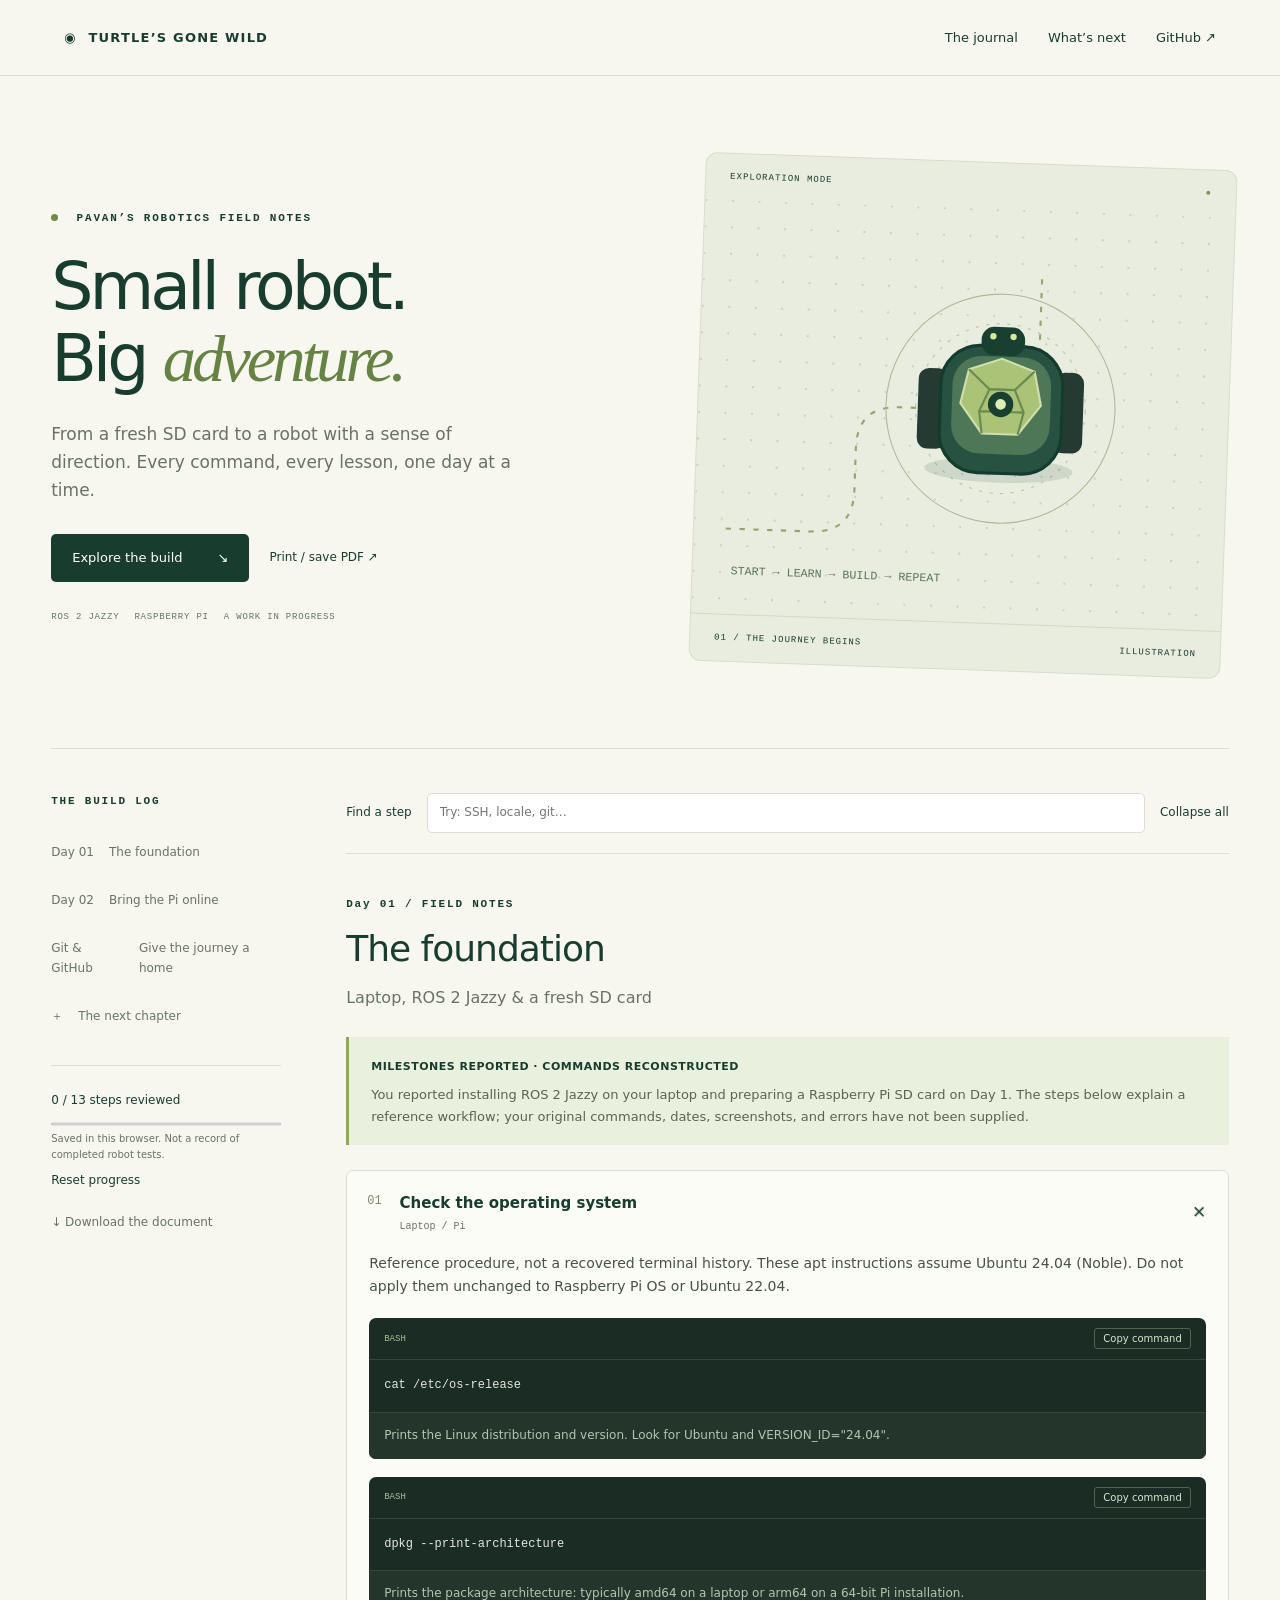
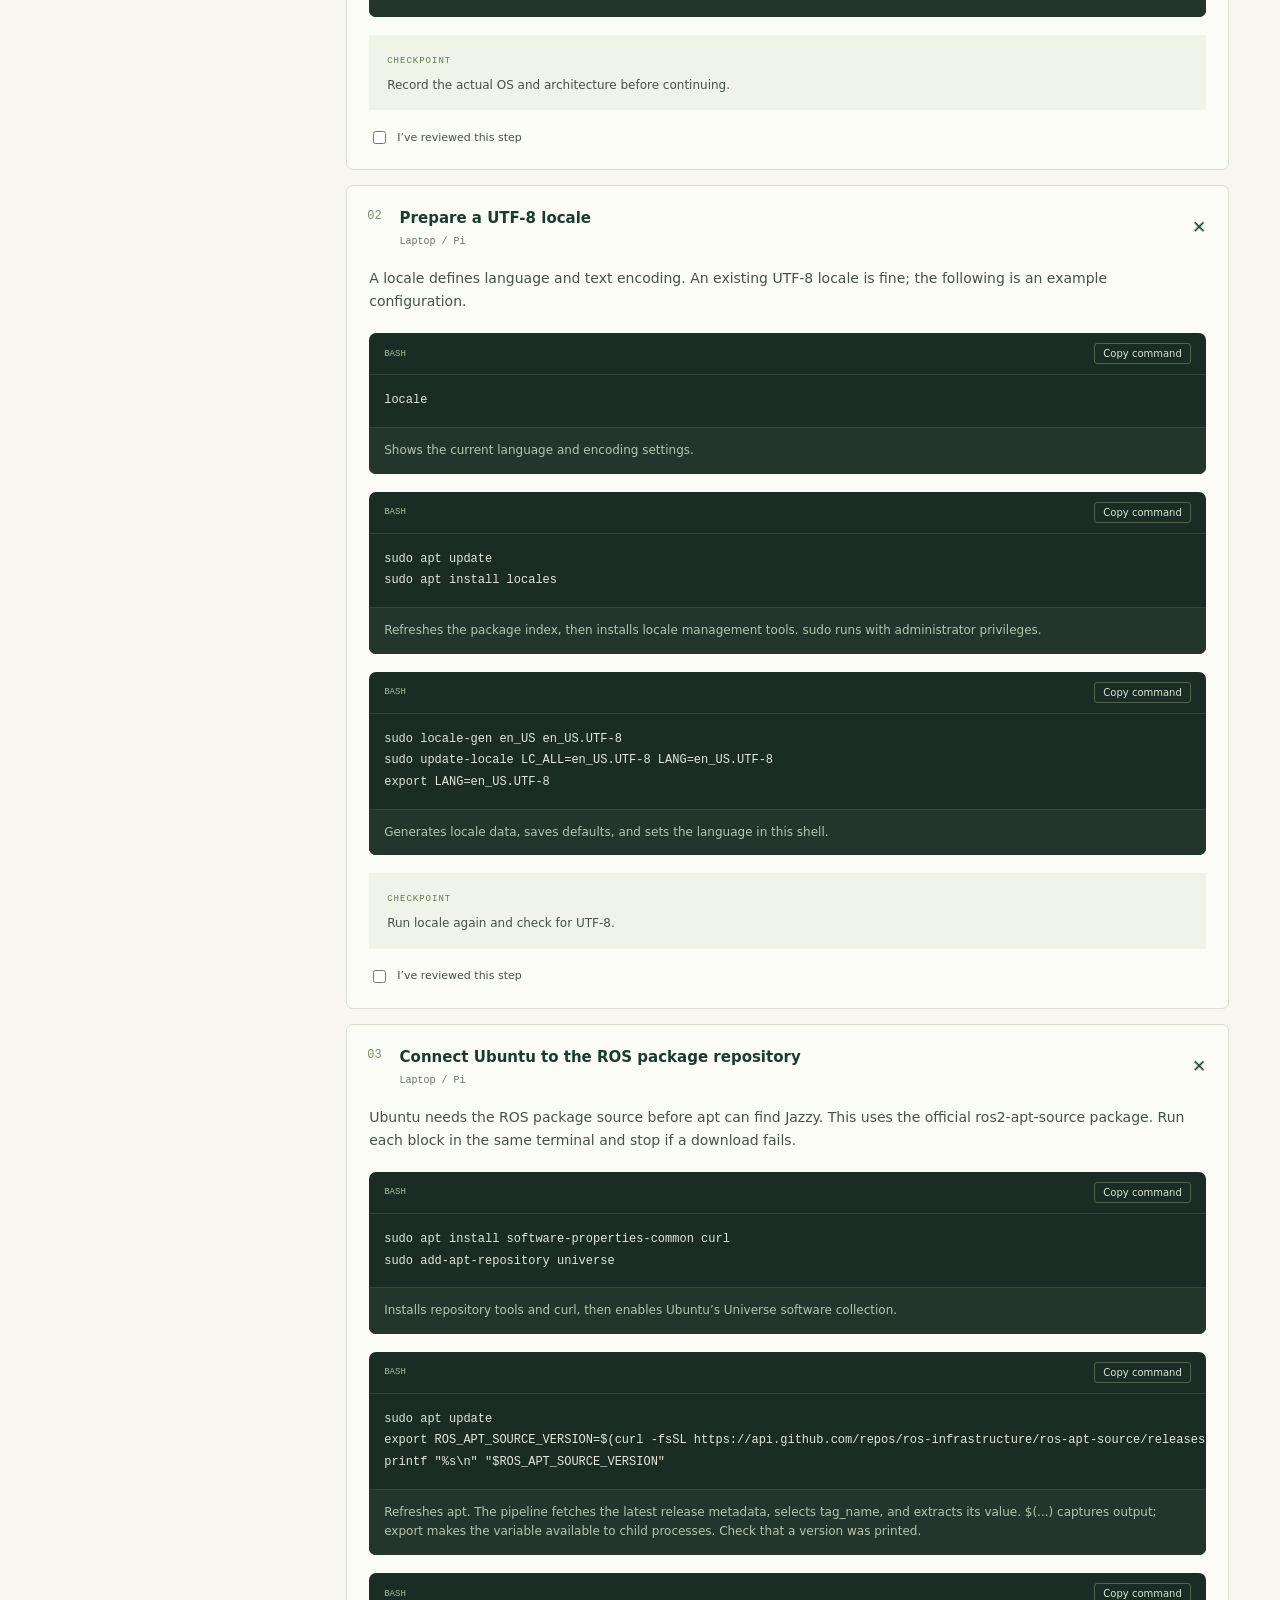
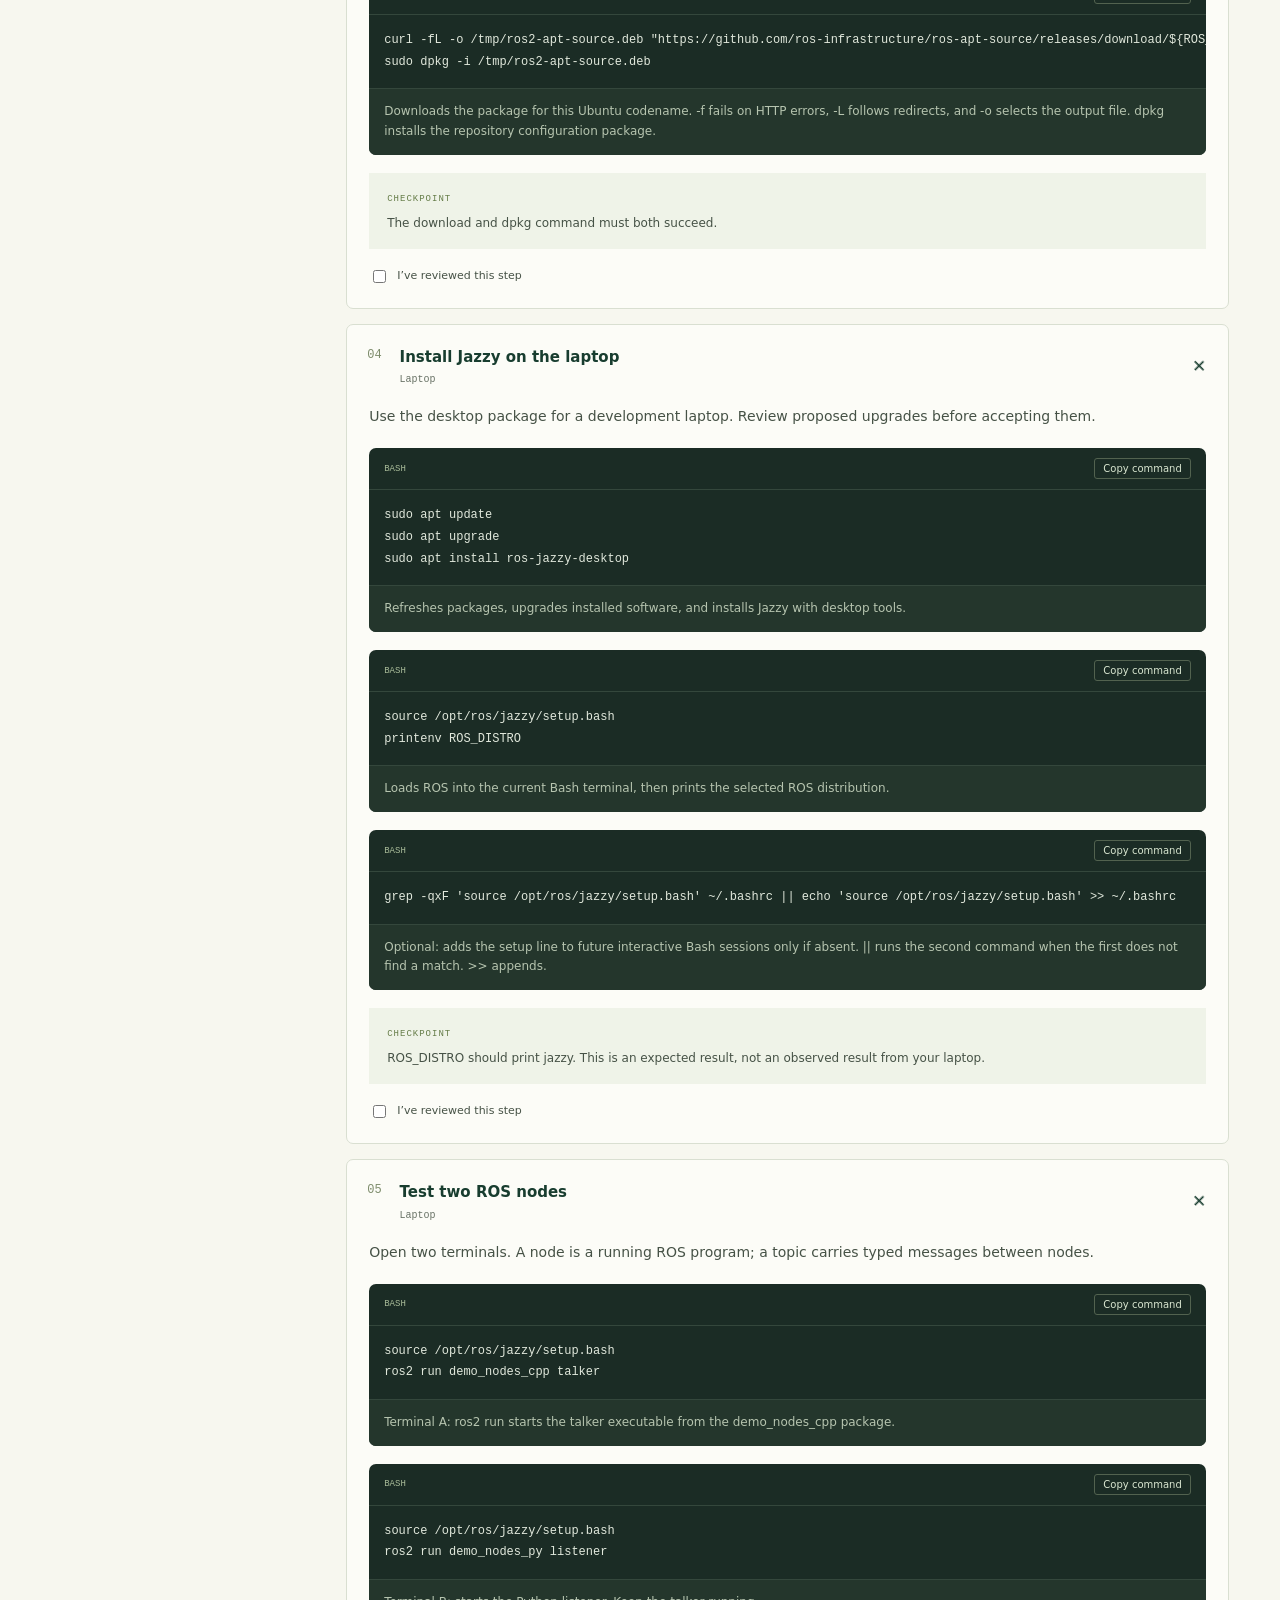
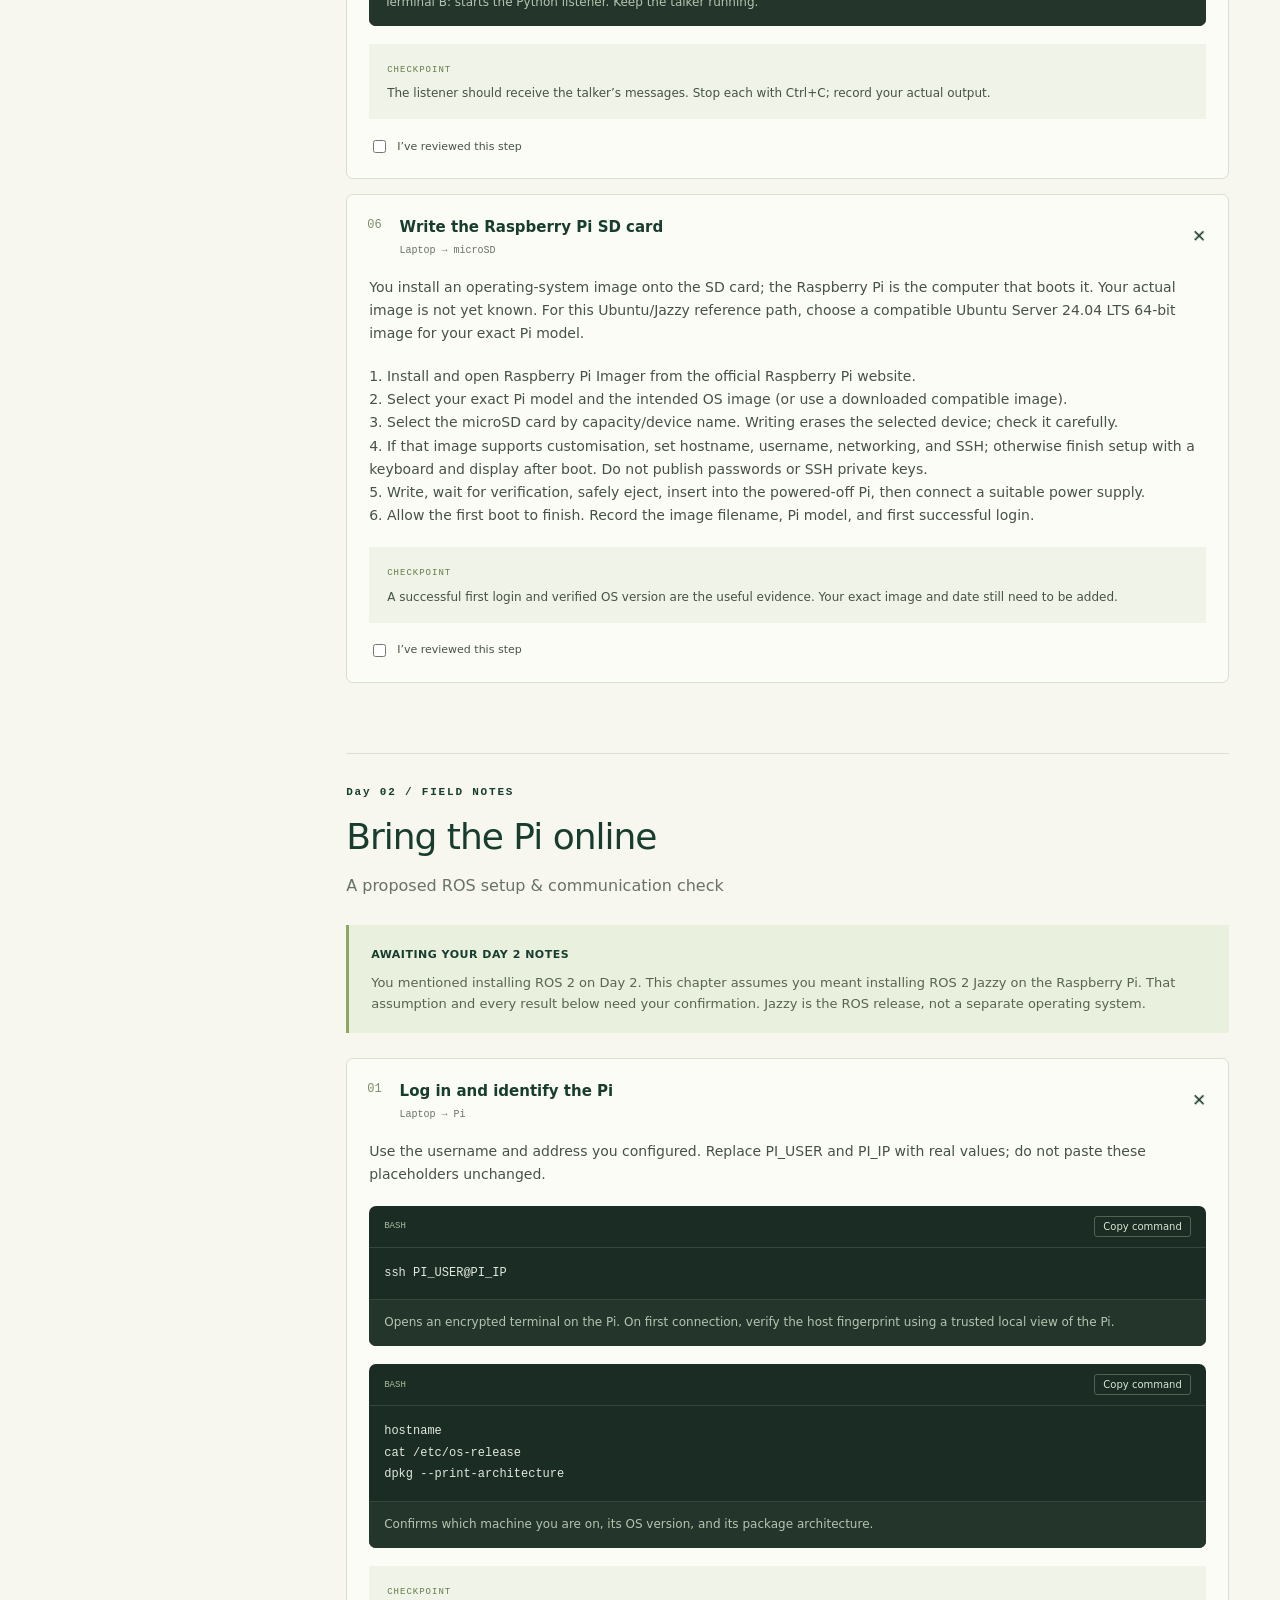
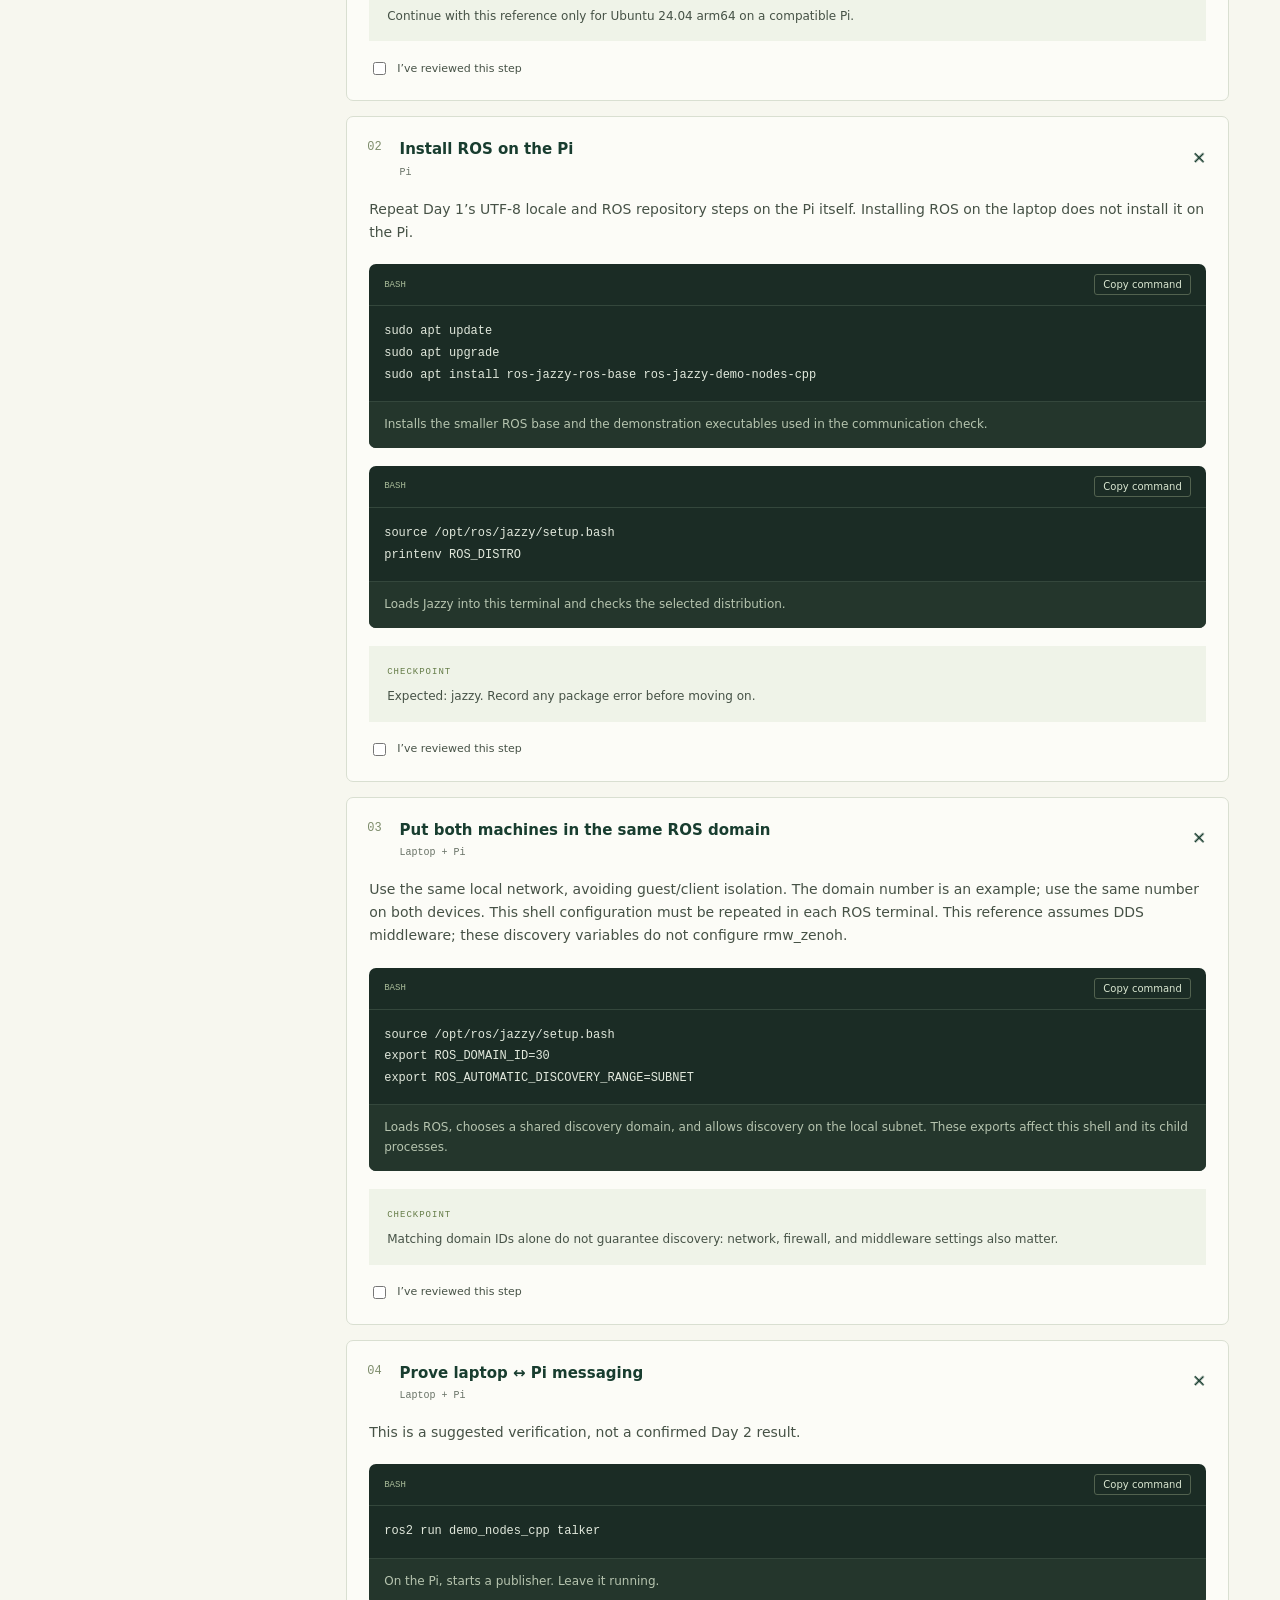
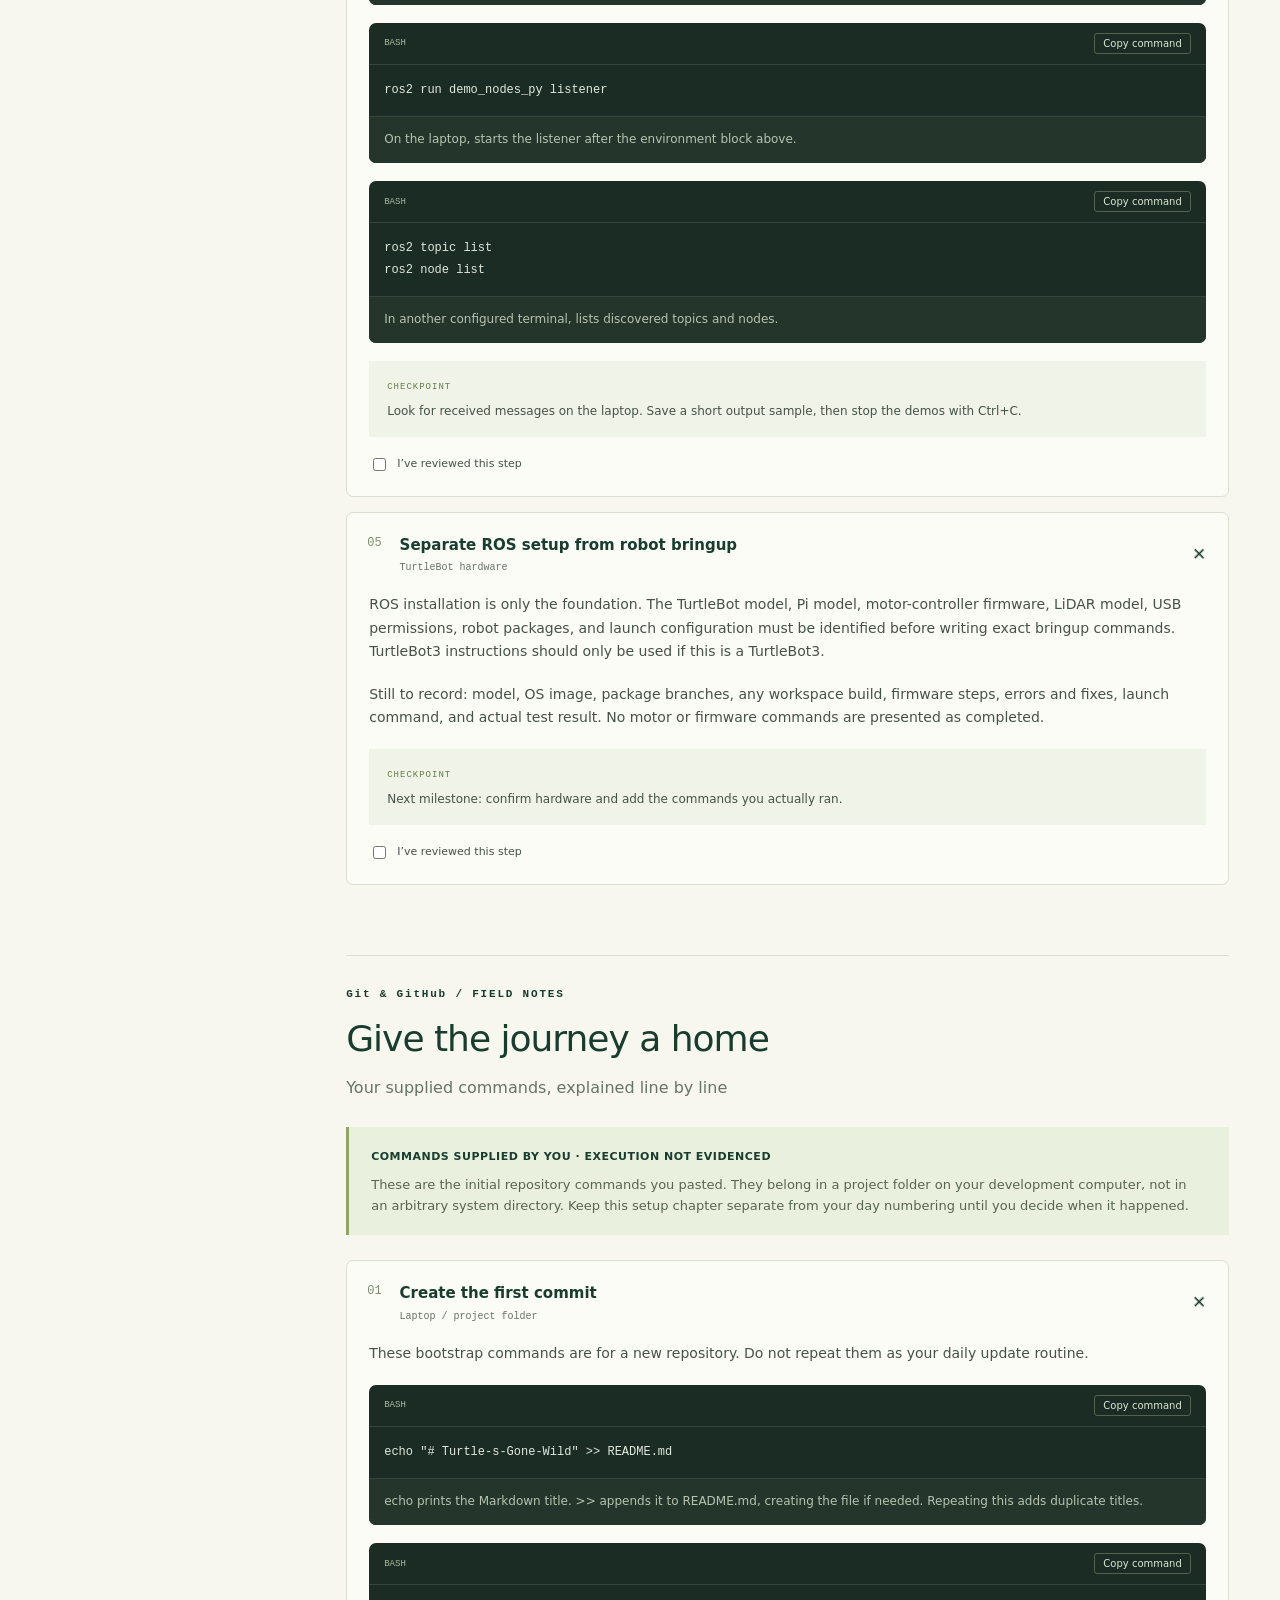
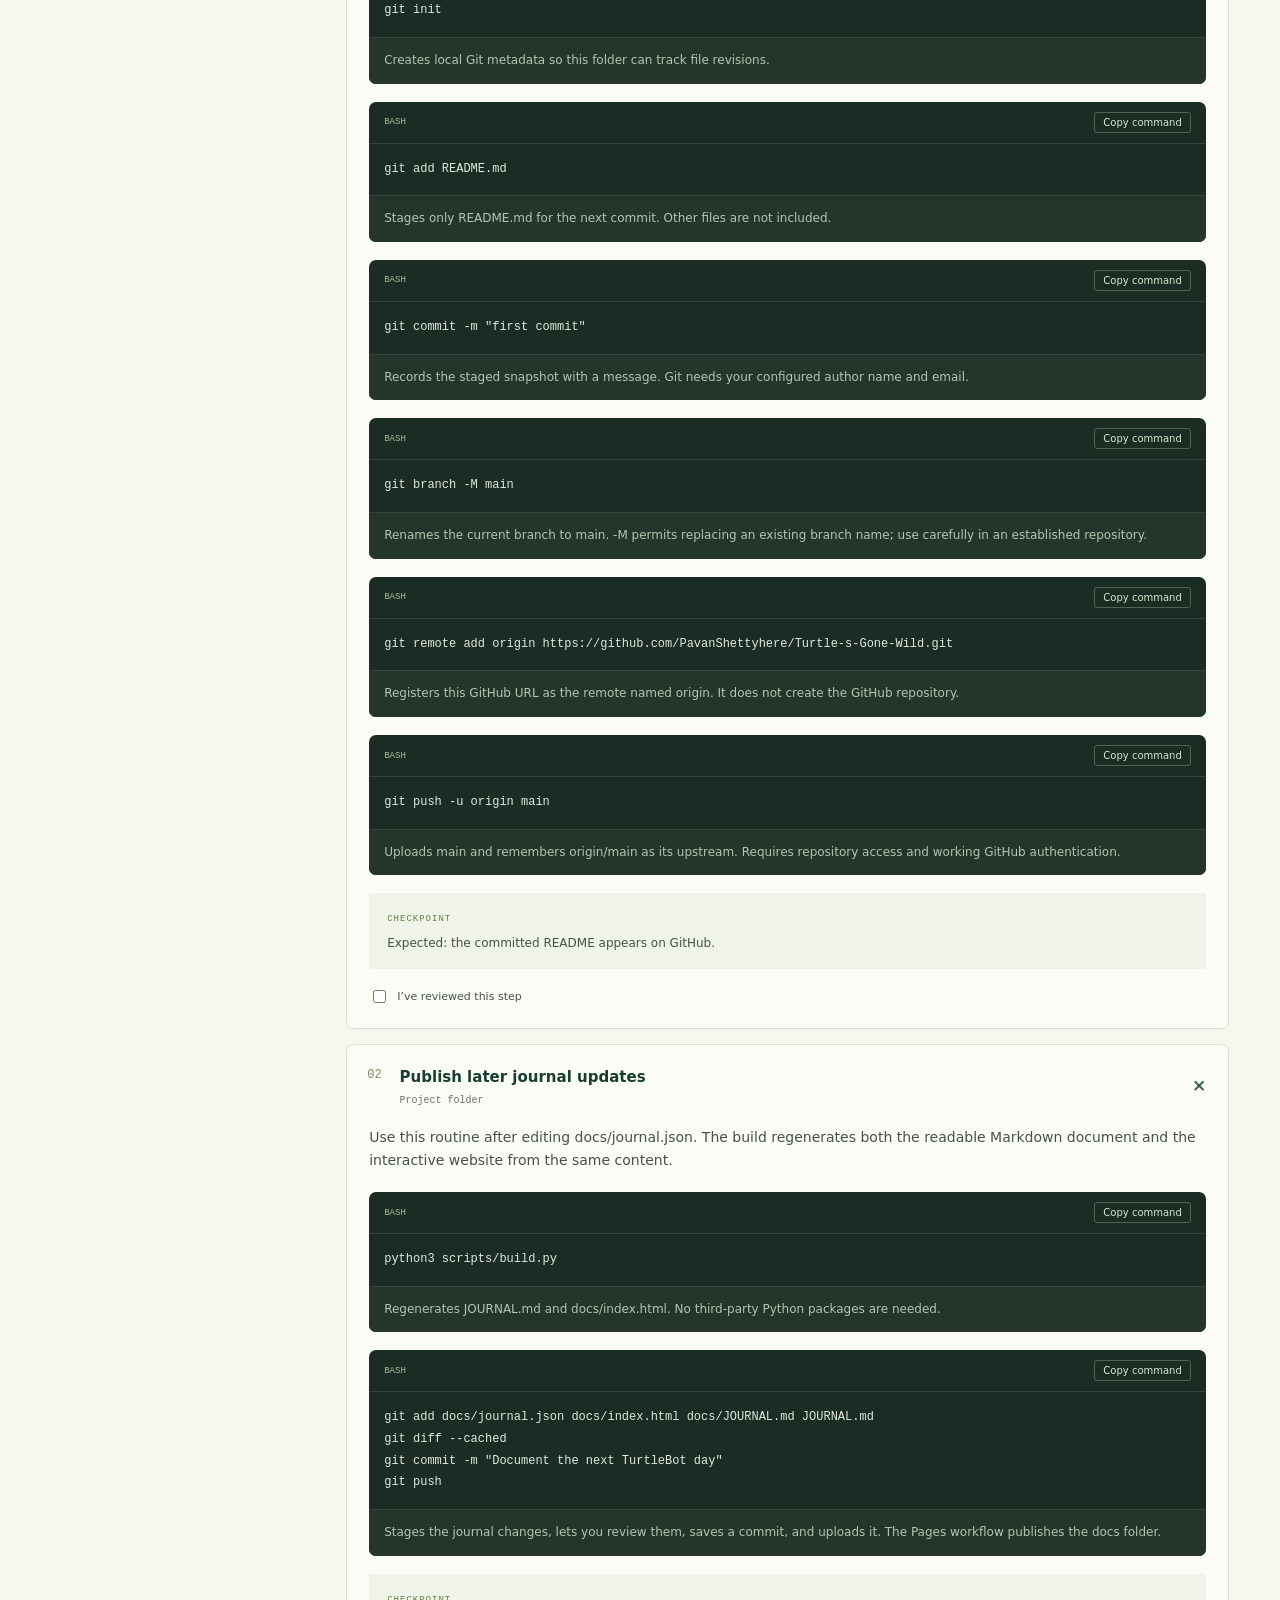
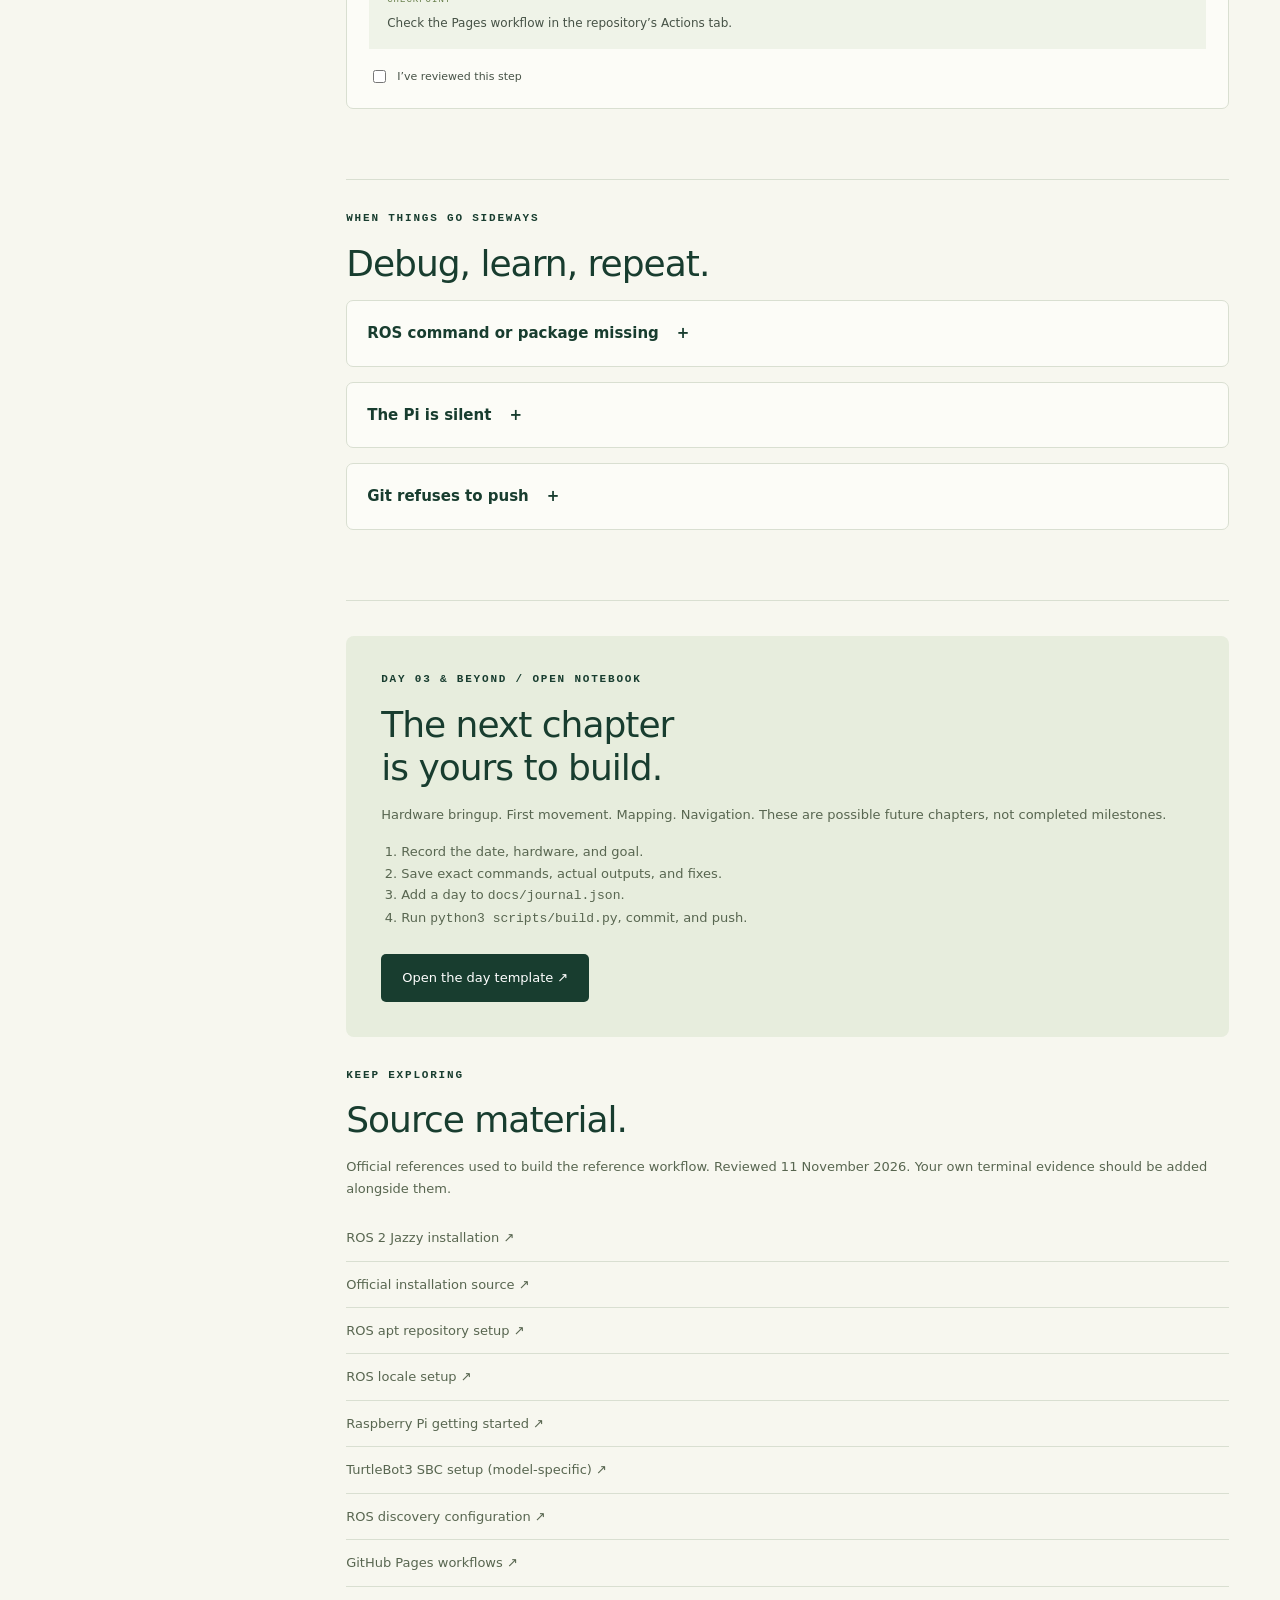
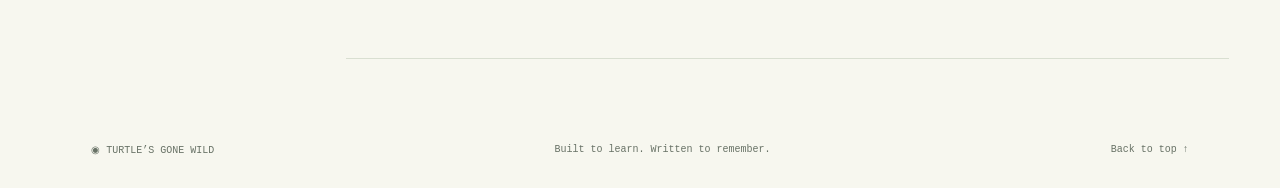
==== docs/index.html @ f65f2589 "Build day-by-day TurtleBot journal and interactive GitHub Pages site" ====
<!doctype html><html lang="en"><head><meta charset="utf-8"><meta name="viewport" content="width=device-width,initial-scale=1"><meta name="description" content="Pavan’s growing TurtleBot build journal. ROS 2 Jazzy, Raspberry Pi, explained commands and notes, one day at a time."><title>Turtle’s Gone Wild · Build journal</title><link rel="stylesheet" href="style.css"><script defer src="app.js"></script></head><body>
<header><a class="brand" href="#">◉ <span>TURTLE’S GONE WILD</span></a><nav aria-label="Main navigation"><a href="#day-1">The journal</a><a href="#roadmap">What’s next</a><a href="https://github.com/PavanShettyhere/Turtle-s-Gone-Wild">GitHub ↗</a></nav></header>
<main><section class="hero"><div><div class="eyebrow"><span class="pulse"></span> PAVAN’S ROBOTICS FIELD NOTES</div><h1>Small robot.<br>Big <em>adventure.</em></h1><p class="lead">From a fresh SD card to a robot with a sense of direction. Every command, every lesson, one day at a time.</p><div class="hero-actions"><a class="button" href="#day-1">Explore the build <span>↘</span></a><button id="print" class="quiet">Print / save PDF ↗</button></div><div class="tags"><span>ROS 2 JAZZY</span><span>RASPBERRY PI</span><span>A WORK IN PROGRESS</span></div></div>
<div class="robot-scene" role="img" aria-label="Animated top view of a robot following a dotted exploratory path; conceptual illustration, not a hardware model"><div class="scene-label">EXPLORATION MODE <span>●</span></div><svg viewBox="0 0 500 390" aria-hidden="true"><defs><pattern id="grid" width="25" height="25" patternUnits="userSpaceOnUse"><circle cx="1" cy="1" r="1" fill="#adb5a3" opacity=".6"/></pattern></defs><rect width="500" height="390" fill="url(#grid)"/><path d="M30 310 H110 Q150 310 150 270 V230 Q150 190 190 190 H270 Q320 190 320 140 V60" fill="none" stroke="#91a66d" stroke-width="2" stroke-dasharray="5 8"/><circle class="radar" cx="285" cy="188" r="108" fill="none" stroke="#adb997"/><circle cx="285" cy="188" r="80" fill="none" stroke="#b7c3a5" stroke-dasharray="3 7"/><g class="robot"><ellipse cx="285" cy="246" rx="70" ry="12" fill="#153e32" opacity=".12"/><rect x="207" y="152" width="28" height="76" rx="10" fill="#243a32"/><rect x="335" y="152" width="28" height="76" rx="10" fill="#243a32"/><rect x="228" y="129" width="115" height="120" rx="37" fill="#275242" stroke="#143c2d" stroke-width="3"/><rect x="239" y="139" width="93" height="92" rx="27" fill="#4d7756"/><path d="M254 152 L285 141 L316 152 L323 184 L302 212 H268 L247 184 Z" fill="#aac376" stroke="#d0dfab" stroke-width="2"/><path d="M254 152 L274 170 H298 L316 152 M274 170 L265 191 L268 212 M298 170 L307 191 L302 212 M265 191 H307" fill="none" stroke="#69894f" stroke-width="2"/><rect x="265" y="111" width="41" height="27" rx="12" fill="#193f31"/><circle cx="276" cy="120" r="3" fill="#d4eb99"/><circle cx="295" cy="120" r="3" fill="#d4eb99"/><circle cx="285" cy="184" r="12" fill="#193f31"/><circle cx="285" cy="184" r="5" fill="#e0edb2"/></g><text x="36" y="353" font-family="monospace" font-size="11" fill="#59745a">START → LEARN → BUILD → REPEAT</text></svg><div class="scene-bottom"><span>01 / THE JOURNEY BEGINS</span><span>ILLUSTRATION</span></div></div></section>
<div class="journal-layout"><aside><div class="eyebrow">THE BUILD LOG</div><a href="#day-1">Day 01 <span>The foundation</span></a><a href="#day-2">Day 02 <span>Bring the Pi online</span></a><a href="#git">Git &amp; GitHub <span>Give the journey a home</span></a><a href="#roadmap">＋ <span>The next chapter</span></a><div class="progress-box"><span id="progress-label">Your reading progress</span><progress id="progress" value="0" max="100"></progress><small>Saved in this browser. Not a record of completed robot tests.</small><button class="quiet" id="reset">Reset progress</button></div><a href="JOURNAL.md" download>↓ Download the document</a></aside><div class="journal"><div class="toolbar"><label for="search">Find a step</label><input id="search" type="search" placeholder="Try: SSH, locale, git…"><button id="expand-all" class="quiet">Collapse all</button></div><p id="search-status" role="status"></p><section class="chapter" id="day-1" aria-labelledby="day-1-title"><div class="eyebrow">Day 01 / FIELD NOTES</div><h2 id="day-1-title">The foundation</h2><p class="chapter-sub">Laptop, ROS 2 Jazzy &amp; a fresh SD card</p><div class="notice"><strong>Milestones reported · commands reconstructed</strong><p>You reported installing ROS 2 Jazzy on your laptop and preparing a Raspberry Pi SD card on Day 1. The steps below explain a reference workflow; your original commands, dates, screenshots, and errors have not been supplied.</p></div><details class="step" id="day-1-step-1" open><summary><span class="step-no">01</span><span>Check the operating system<small>Laptop / Pi</small></span><span class="expand">+</span></summary><div class="step-body"><p>Reference procedure, not a recovered terminal history. These apt instructions assume Ubuntu 24.04 (Noble). Do not apply them unchanged to Raspberry Pi OS or Ubuntu 22.04.</p><div class="command"><div class="command-top"><span>BASH</span><button class="copy" type="button">Copy command</button></div><pre><code>cat /etc/os-release</code></pre><p>Prints the Linux distribution and version. Look for Ubuntu and VERSION_ID=&quot;24.04&quot;.</p></div><div class="command"><div class="command-top"><span>BASH</span><button class="copy" type="button">Copy command</button></div><pre><code>dpkg --print-architecture</code></pre><p>Prints the package architecture: typically amd64 on a laptop or arm64 on a 64-bit Pi installation.</p></div><div class="checkpoint"><strong>CHECKPOINT</strong><p>Record the actual OS and architecture before continuing.</p></div><label class="done"><input type="checkbox" data-key="day-1-1"> I’ve reviewed this step</label></div></details><details class="step" id="day-1-step-2" open><summary><span class="step-no">02</span><span>Prepare a UTF-8 locale<small>Laptop / Pi</small></span><span class="expand">+</span></summary><div class="step-body"><p>A locale defines language and text encoding. An existing UTF-8 locale is fine; the following is an example configuration.</p><div class="command"><div class="command-top"><span>BASH</span><button class="copy" type="button">Copy command</button></div><pre><code>locale</code></pre><p>Shows the current language and encoding settings.</p></div><div class="command"><div class="command-top"><span>BASH</span><button class="copy" type="button">Copy command</button></div><pre><code>sudo apt update
sudo apt install locales</code></pre><p>Refreshes the package index, then installs locale management tools. sudo runs with administrator privileges.</p></div><div class="command"><div class="command-top"><span>BASH</span><button class="copy" type="button">Copy command</button></div><pre><code>sudo locale-gen en_US en_US.UTF-8
sudo update-locale LC_ALL=en_US.UTF-8 LANG=en_US.UTF-8
export LANG=en_US.UTF-8</code></pre><p>Generates locale data, saves defaults, and sets the language in this shell.</p></div><div class="checkpoint"><strong>CHECKPOINT</strong><p>Run locale again and check for UTF-8.</p></div><label class="done"><input type="checkbox" data-key="day-1-2"> I’ve reviewed this step</label></div></details><details class="step" id="day-1-step-3" open><summary><span class="step-no">03</span><span>Connect Ubuntu to the ROS package repository<small>Laptop / Pi</small></span><span class="expand">+</span></summary><div class="step-body"><p>Ubuntu needs the ROS package source before apt can find Jazzy. This uses the official ros2-apt-source package. Run each block in the same terminal and stop if a download fails.</p><div class="command"><div class="command-top"><span>BASH</span><button class="copy" type="button">Copy command</button></div><pre><code>sudo apt install software-properties-common curl
sudo add-apt-repository universe</code></pre><p>Installs repository tools and curl, then enables Ubuntu’s Universe software collection.</p></div><div class="command"><div class="command-top"><span>BASH</span><button class="copy" type="button">Copy command</button></div><pre><code>sudo apt update
export ROS_APT_SOURCE_VERSION=$(curl -fsSL https://api.github.com/repos/ros-infrastructure/ros-apt-source/releases/latest | grep -F &#x27;&quot;tag_name&quot;&#x27; | cut -d &#x27;&quot;&#x27; -f 4)
printf &quot;%s\n&quot; &quot;$ROS_APT_SOURCE_VERSION&quot;</code></pre><p>Refreshes apt. The pipeline fetches the latest release metadata, selects tag_name, and extracts its value. $(...) captures output; export makes the variable available to child processes. Check that a version was printed.</p></div><div class="command"><div class="command-top"><span>BASH</span><button class="copy" type="button">Copy command</button></div><pre><code>curl -fL -o /tmp/ros2-apt-source.deb &quot;https://github.com/ros-infrastructure/ros-apt-source/releases/download/${ROS_APT_SOURCE_VERSION}/ros2-apt-source_${ROS_APT_SOURCE_VERSION}.$(. /etc/os-release &amp;&amp; echo ${UBUNTU_CODENAME:-${VERSION_CODENAME}})_all.deb&quot;
sudo dpkg -i /tmp/ros2-apt-source.deb</code></pre><p>Downloads the package for this Ubuntu codename. -f fails on HTTP errors, -L follows redirects, and -o selects the output file. dpkg installs the repository configuration package.</p></div><div class="checkpoint"><strong>CHECKPOINT</strong><p>The download and dpkg command must both succeed.</p></div><label class="done"><input type="checkbox" data-key="day-1-3"> I’ve reviewed this step</label></div></details><details class="step" id="day-1-step-4" open><summary><span class="step-no">04</span><span>Install Jazzy on the laptop<small>Laptop</small></span><span class="expand">+</span></summary><div class="step-body"><p>Use the desktop package for a development laptop. Review proposed upgrades before accepting them.</p><div class="command"><div class="command-top"><span>BASH</span><button class="copy" type="button">Copy command</button></div><pre><code>sudo apt update
sudo apt upgrade
sudo apt install ros-jazzy-desktop</code></pre><p>Refreshes packages, upgrades installed software, and installs Jazzy with desktop tools.</p></div><div class="command"><div class="command-top"><span>BASH</span><button class="copy" type="button">Copy command</button></div><pre><code>source /opt/ros/jazzy/setup.bash
printenv ROS_DISTRO</code></pre><p>Loads ROS into the current Bash terminal, then prints the selected ROS distribution.</p></div><div class="command"><div class="command-top"><span>BASH</span><button class="copy" type="button">Copy command</button></div><pre><code>grep -qxF &#x27;source /opt/ros/jazzy/setup.bash&#x27; ~/.bashrc || echo &#x27;source /opt/ros/jazzy/setup.bash&#x27; &gt;&gt; ~/.bashrc</code></pre><p>Optional: adds the setup line to future interactive Bash sessions only if absent. || runs the second command when the first does not find a match. &gt;&gt; appends.</p></div><div class="checkpoint"><strong>CHECKPOINT</strong><p>ROS_DISTRO should print jazzy. This is an expected result, not an observed result from your laptop.</p></div><label class="done"><input type="checkbox" data-key="day-1-4"> I’ve reviewed this step</label></div></details><details class="step" id="day-1-step-5" open><summary><span class="step-no">05</span><span>Test two ROS nodes<small>Laptop</small></span><span class="expand">+</span></summary><div class="step-body"><p>Open two terminals. A node is a running ROS program; a topic carries typed messages between nodes.</p><div class="command"><div class="command-top"><span>BASH</span><button class="copy" type="button">Copy command</button></div><pre><code>source /opt/ros/jazzy/setup.bash
ros2 run demo_nodes_cpp talker</code></pre><p>Terminal A: ros2 run starts the talker executable from the demo_nodes_cpp package.</p></div><div class="command"><div class="command-top"><span>BASH</span><button class="copy" type="button">Copy command</button></div><pre><code>source /opt/ros/jazzy/setup.bash
ros2 run demo_nodes_py listener</code></pre><p>Terminal B: starts the Python listener. Keep the talker running.</p></div><div class="checkpoint"><strong>CHECKPOINT</strong><p>The listener should receive the talker’s messages. Stop each with Ctrl+C; record your actual output.</p></div><label class="done"><input type="checkbox" data-key="day-1-5"> I’ve reviewed this step</label></div></details><details class="step" id="day-1-step-6" open><summary><span class="step-no">06</span><span>Write the Raspberry Pi SD card<small>Laptop → microSD</small></span><span class="expand">+</span></summary><div class="step-body"><p>You install an operating-system image onto the SD card; the Raspberry Pi is the computer that boots it. Your actual image is not yet known. For this Ubuntu/Jazzy reference path, choose a compatible Ubuntu Server 24.04 LTS 64-bit image for your exact Pi model.</p><p>1. Install and open Raspberry Pi Imager from the official Raspberry Pi website.<br>2. Select your exact Pi model and the intended OS image (or use a downloaded compatible image).<br>3. Select the microSD card by capacity/device name. Writing erases the selected device; check it carefully.<br>4. If that image supports customisation, set hostname, username, networking, and SSH; otherwise finish setup with a keyboard and display after boot. Do not publish passwords or SSH private keys.<br>5. Write, wait for verification, safely eject, insert into the powered-off Pi, then connect a suitable power supply.<br>6. Allow the first boot to finish. Record the image filename, Pi model, and first successful login.</p><div class="checkpoint"><strong>CHECKPOINT</strong><p>A successful first login and verified OS version are the useful evidence. Your exact image and date still need to be added.</p></div><label class="done"><input type="checkbox" data-key="day-1-6"> I’ve reviewed this step</label></div></details></section><section class="chapter" id="day-2" aria-labelledby="day-2-title"><div class="eyebrow">Day 02 / FIELD NOTES</div><h2 id="day-2-title">Bring the Pi online</h2><p class="chapter-sub">A proposed ROS setup &amp; communication check</p><div class="notice"><strong>Awaiting your Day 2 notes</strong><p>You mentioned installing ROS 2 on Day 2. This chapter assumes you meant installing ROS 2 Jazzy on the Raspberry Pi. That assumption and every result below need your confirmation. Jazzy is the ROS release, not a separate operating system.</p></div><details class="step" id="day-2-step-1" open><summary><span class="step-no">01</span><span>Log in and identify the Pi<small>Laptop → Pi</small></span><span class="expand">+</span></summary><div class="step-body"><p>Use the username and address you configured. Replace PI_USER and PI_IP with real values; do not paste these placeholders unchanged.</p><div class="command"><div class="command-top"><span>BASH</span><button class="copy" type="button">Copy command</button></div><pre><code>ssh PI_USER@PI_IP</code></pre><p>Opens an encrypted terminal on the Pi. On first connection, verify the host fingerprint using a trusted local view of the Pi.</p></div><div class="command"><div class="command-top"><span>BASH</span><button class="copy" type="button">Copy command</button></div><pre><code>hostname
cat /etc/os-release
dpkg --print-architecture</code></pre><p>Confirms which machine you are on, its OS version, and its package architecture.</p></div><div class="checkpoint"><strong>CHECKPOINT</strong><p>Continue with this reference only for Ubuntu 24.04 arm64 on a compatible Pi.</p></div><label class="done"><input type="checkbox" data-key="day-2-1"> I’ve reviewed this step</label></div></details><details class="step" id="day-2-step-2" open><summary><span class="step-no">02</span><span>Install ROS on the Pi<small>Pi</small></span><span class="expand">+</span></summary><div class="step-body"><p>Repeat Day 1’s UTF-8 locale and ROS repository steps on the Pi itself. Installing ROS on the laptop does not install it on the Pi.</p><div class="command"><div class="command-top"><span>BASH</span><button class="copy" type="button">Copy command</button></div><pre><code>sudo apt update
sudo apt upgrade
sudo apt install ros-jazzy-ros-base ros-jazzy-demo-nodes-cpp</code></pre><p>Installs the smaller ROS base and the demonstration executables used in the communication check.</p></div><div class="command"><div class="command-top"><span>BASH</span><button class="copy" type="button">Copy command</button></div><pre><code>source /opt/ros/jazzy/setup.bash
printenv ROS_DISTRO</code></pre><p>Loads Jazzy into this terminal and checks the selected distribution.</p></div><div class="checkpoint"><strong>CHECKPOINT</strong><p>Expected: jazzy. Record any package error before moving on.</p></div><label class="done"><input type="checkbox" data-key="day-2-2"> I’ve reviewed this step</label></div></details><details class="step" id="day-2-step-3" open><summary><span class="step-no">03</span><span>Put both machines in the same ROS domain<small>Laptop + Pi</small></span><span class="expand">+</span></summary><div class="step-body"><p>Use the same local network, avoiding guest/client isolation. The domain number is an example; use the same number on both devices. This shell configuration must be repeated in each ROS terminal. This reference assumes DDS middleware; these discovery variables do not configure rmw_zenoh.</p><div class="command"><div class="command-top"><span>BASH</span><button class="copy" type="button">Copy command</button></div><pre><code>source /opt/ros/jazzy/setup.bash
export ROS_DOMAIN_ID=30
export ROS_AUTOMATIC_DISCOVERY_RANGE=SUBNET</code></pre><p>Loads ROS, chooses a shared discovery domain, and allows discovery on the local subnet. These exports affect this shell and its child processes.</p></div><div class="checkpoint"><strong>CHECKPOINT</strong><p>Matching domain IDs alone do not guarantee discovery: network, firewall, and middleware settings also matter.</p></div><label class="done"><input type="checkbox" data-key="day-2-3"> I’ve reviewed this step</label></div></details><details class="step" id="day-2-step-4" open><summary><span class="step-no">04</span><span>Prove laptop ↔ Pi messaging<small>Laptop + Pi</small></span><span class="expand">+</span></summary><div class="step-body"><p>This is a suggested verification, not a confirmed Day 2 result.</p><div class="command"><div class="command-top"><span>BASH</span><button class="copy" type="button">Copy command</button></div><pre><code>ros2 run demo_nodes_cpp talker</code></pre><p>On the Pi, starts a publisher. Leave it running.</p></div><div class="command"><div class="command-top"><span>BASH</span><button class="copy" type="button">Copy command</button></div><pre><code>ros2 run demo_nodes_py listener</code></pre><p>On the laptop, starts the listener after the environment block above.</p></div><div class="command"><div class="command-top"><span>BASH</span><button class="copy" type="button">Copy command</button></div><pre><code>ros2 topic list
ros2 node list</code></pre><p>In another configured terminal, lists discovered topics and nodes.</p></div><div class="checkpoint"><strong>CHECKPOINT</strong><p>Look for received messages on the laptop. Save a short output sample, then stop the demos with Ctrl+C.</p></div><label class="done"><input type="checkbox" data-key="day-2-4"> I’ve reviewed this step</label></div></details><details class="step" id="day-2-step-5" open><summary><span class="step-no">05</span><span>Separate ROS setup from robot bringup<small>TurtleBot hardware</small></span><span class="expand">+</span></summary><div class="step-body"><p>ROS installation is only the foundation. The TurtleBot model, Pi model, motor-controller firmware, LiDAR model, USB permissions, robot packages, and launch configuration must be identified before writing exact bringup commands. TurtleBot3 instructions should only be used if this is a TurtleBot3.</p><p>Still to record: model, OS image, package branches, any workspace build, firmware steps, errors and fixes, launch command, and actual test result. No motor or firmware commands are presented as completed.</p><div class="checkpoint"><strong>CHECKPOINT</strong><p>Next milestone: confirm hardware and add the commands you actually ran.</p></div><label class="done"><input type="checkbox" data-key="day-2-5"> I’ve reviewed this step</label></div></details></section><section class="chapter" id="git" aria-labelledby="git-title"><div class="eyebrow">Git &amp; GitHub / FIELD NOTES</div><h2 id="git-title">Give the journey a home</h2><p class="chapter-sub">Your supplied commands, explained line by line</p><div class="notice"><strong>Commands supplied by you · execution not evidenced</strong><p>These are the initial repository commands you pasted. They belong in a project folder on your development computer, not in an arbitrary system directory. Keep this setup chapter separate from your day numbering until you decide when it happened.</p></div><details class="step" id="git-step-1" open><summary><span class="step-no">01</span><span>Create the first commit<small>Laptop / project folder</small></span><span class="expand">+</span></summary><div class="step-body"><p>These bootstrap commands are for a new repository. Do not repeat them as your daily update routine.</p><div class="command"><div class="command-top"><span>BASH</span><button class="copy" type="button">Copy command</button></div><pre><code>echo &quot;# Turtle-s-Gone-Wild&quot; &gt;&gt; README.md</code></pre><p>echo prints the Markdown title. &gt;&gt; appends it to README.md, creating the file if needed. Repeating this adds duplicate titles.</p></div><div class="command"><div class="command-top"><span>BASH</span><button class="copy" type="button">Copy command</button></div><pre><code>git init</code></pre><p>Creates local Git metadata so this folder can track file revisions.</p></div><div class="command"><div class="command-top"><span>BASH</span><button class="copy" type="button">Copy command</button></div><pre><code>git add README.md</code></pre><p>Stages only README.md for the next commit. Other files are not included.</p></div><div class="command"><div class="command-top"><span>BASH</span><button class="copy" type="button">Copy command</button></div><pre><code>git commit -m &quot;first commit&quot;</code></pre><p>Records the staged snapshot with a message. Git needs your configured author name and email.</p></div><div class="command"><div class="command-top"><span>BASH</span><button class="copy" type="button">Copy command</button></div><pre><code>git branch -M main</code></pre><p>Renames the current branch to main. -M permits replacing an existing branch name; use carefully in an established repository.</p></div><div class="command"><div class="command-top"><span>BASH</span><button class="copy" type="button">Copy command</button></div><pre><code>git remote add origin https://github.com/PavanShettyhere/Turtle-s-Gone-Wild.git</code></pre><p>Registers this GitHub URL as the remote named origin. It does not create the GitHub repository.</p></div><div class="command"><div class="command-top"><span>BASH</span><button class="copy" type="button">Copy command</button></div><pre><code>git push -u origin main</code></pre><p>Uploads main and remembers origin/main as its upstream. Requires repository access and working GitHub authentication.</p></div><div class="checkpoint"><strong>CHECKPOINT</strong><p>Expected: the committed README appears on GitHub.</p></div><label class="done"><input type="checkbox" data-key="git-1"> I’ve reviewed this step</label></div></details><details class="step" id="git-step-2" open><summary><span class="step-no">02</span><span>Publish later journal updates<small>Project folder</small></span><span class="expand">+</span></summary><div class="step-body"><p>Use this routine after editing docs/journal.json. The build regenerates both the readable Markdown document and the interactive website from the same content.</p><div class="command"><div class="command-top"><span>BASH</span><button class="copy" type="button">Copy command</button></div><pre><code>python3 scripts/build.py</code></pre><p>Regenerates JOURNAL.md and docs/index.html. No third-party Python packages are needed.</p></div><div class="command"><div class="command-top"><span>BASH</span><button class="copy" type="button">Copy command</button></div><pre><code>git add docs/journal.json docs/index.html docs/JOURNAL.md JOURNAL.md
git diff --cached
git commit -m &quot;Document the next TurtleBot day&quot;
git push</code></pre><p>Stages the journal changes, lets you review them, saves a commit, and uploads it. The Pages workflow publishes the docs folder.</p></div><div class="checkpoint"><strong>CHECKPOINT</strong><p>Check the Pages workflow in the repository’s Actions tab.</p></div><label class="done"><input type="checkbox" data-key="git-2"> I’ve reviewed this step</label></div></details></section><section class="chapter" id="troubleshooting"><div class="eyebrow">WHEN THINGS GO SIDEWAYS</div><h2>Debug, learn, repeat.</h2><details class="step"><summary>ROS command or package missing <span>+</span></summary><div class="step-body"><p>Source /opt/ros/jazzy/setup.bash in the current terminal. If installation failed, check Ubuntu version, ROS repository configuration, network access, and apt errors.</p></div></details><details class="step"><summary>The Pi is silent <span>+</span></summary><div class="step-body"><p>For SSH, check the address, boot completion, and enabled SSH service. For ROS discovery, test talker/listener locally first, then check shared domain, subnet discovery, network isolation, and firewall rules. Do not disable the firewall blindly.</p></div></details><details class="step"><summary>Git refuses to push <span>+</span></summary><div class="step-body"><p>Check authentication and the remote URL. If the remote has new commits, fetch and inspect them before merging. Do not force-push over remote work.</p></div></details></section>
<section class="chapter next" id="roadmap"><div class="eyebrow">DAY 03 & BEYOND / OPEN NOTEBOOK</div><h2>The next chapter<br>is yours to build.</h2><p>Hardware bringup. First movement. Mapping. Navigation. These are possible future chapters, not completed milestones.</p><ol><li>Record the date, hardware, and goal.</li><li>Save exact commands, actual outputs, and fixes.</li><li>Add a day to <code>docs/journal.json</code>.</li><li>Run <code>python3 scripts/build.py</code>, commit, and push.</li></ol><a class="button" href="https://github.com/PavanShettyhere/Turtle-s-Gone-Wild/blob/main/DAY-TEMPLATE.md">Open the day template ↗</a></section><section class="chapter references" id="sources"><div class="eyebrow">KEEP EXPLORING</div><h2>Source material.</h2><p>Official references used to build the reference workflow. Reviewed 11 November 2026. Your own terminal evidence should be added alongside them.</p><ul><li><a href="https://docs.ros.org/en/jazzy/Installation/Ubuntu-Install-Debs.html">ROS 2 Jazzy installation ↗</a></li><li><a href="https://github.com/ros2/ros2_documentation/blob/jazzy/source/Installation/Ubuntu-Install-Debs.rst">Official installation source ↗</a></li><li><a href="https://github.com/ros2/ros2_documentation/blob/jazzy/source/Installation/_Apt-Repositories.rst">ROS apt repository setup ↗</a></li><li><a href="https://github.com/ros2/ros2_documentation/blob/jazzy/source/Installation/_Ubuntu-Set-Locale.rst">ROS locale setup ↗</a></li><li><a href="https://www.raspberrypi.com/documentation/computers/getting-started.html">Raspberry Pi getting started ↗</a></li><li><a href="https://emanual.robotis.com/docs/en/platform/turtlebot3/sbc_setup/">TurtleBot3 SBC setup (model-specific) ↗</a></li><li><a href="https://docs.ros.org/en/jazzy/Tutorials/Advanced/Improved-Dynamic-Discovery.html">ROS discovery configuration ↗</a></li><li><a href="https://docs.github.com/en/pages/getting-started-with-github-pages/using-custom-workflows-with-github-pages">GitHub Pages workflows ↗</a></li></ul></section></div></div></main><footer><span>◉ TURTLE’S GONE WILD</span><span>Built to learn. Written to remember.</span><a href="#">Back to top ↑</a></footer><div id="toast" role="status"></div></body></html>
---- docs/style.css ----
:root{--paper:#f7f7ef;--ink:#183d2f;--muted:#687266;--line:#d9dfd1;--lime:#d5ed9c}*{box-sizing:border-box}html{scroll-behavior:smooth;scroll-padding-top:30px}body{margin:0;background:var(--paper);color:var(--ink);font:16px/1.65 system-ui,-apple-system,BlinkMacSystemFont,'Segoe UI',sans-serif}a{color:inherit;text-decoration:none}a:hover{text-decoration:underline}button,input{font:inherit}button,a,input,summary{touch-action:manipulation}button{cursor:pointer}button:focus-visible,a:focus-visible,input:focus-visible,summary:focus-visible{outline:3px solid #6b893c;outline-offset:5px}header{max-width:1400px;margin:auto;padding:27px 5%;display:flex;justify-content:space-between;align-items:center;border-bottom:1px solid var(--line)}.brand{display:flex;gap:12px;align-items:center;font-weight:800;letter-spacing:1.2px;font-size:13px}.brand:first-letter{font-size:24px}nav{display:flex;gap:30px;font-size:13px}main{max-width:1300px;margin:auto;padding:0 4%}.hero{display:grid;grid-template-columns:1.1fr 1fr;align-items:center;gap:60px;padding:85px 0 78px}.eyebrow{font:11px/1.5 ui-monospace,monospace;letter-spacing:1.8px;font-weight:600}.pulse{display:inline-block;width:7px;height:7px;background:#718a46;border-radius:50%;margin-right:10px}h1{font-size:clamp(44px,5.2vw,76px);font-weight:500;letter-spacing:-4px;line-height:1.08;margin:25px 0}h1 em{font-family:Georgia,serif;font-weight:400;color:#668344}.lead{max-width:470px;color:var(--muted);font-size:17px}.hero-actions{display:flex;align-items:center;gap:20px;margin:30px 0}.button{display:inline-flex;gap:35px;align-items:center;background:var(--ink);color:#fff;padding:13px 21px;border-radius:5px;font-size:13px}.quiet{border:0;background:none;color:var(--ink);font-size:12px;padding:8px 0}.tags{display:flex;gap:15px;flex-wrap:wrap;font:9px ui-monospace,monospace;letter-spacing:.8px;color:var(--muted)}.robot-scene{background:#e8eddf;border:1px solid #d7decb;border-radius:12px;overflow:hidden;transform:rotate(2deg)}.scene-label,.scene-bottom{display:flex;justify-content:space-between;padding:18px 24px;font:9px ui-monospace,monospace;letter-spacing:1px}.scene-label span{color:#78934c}.robot-scene svg{width:100%;display:block}.scene-bottom{border-top:1px solid #d1dac6}.robot{animation:float 4s ease-in-out infinite}.radar{transform-origin:285px 188px;animation:radar 4s infinite}@keyframes float{50%{transform:translateY(-7px)}}@keyframes radar{0%{transform:scale(.75);opacity:.6}100%{transform:scale(1.3);opacity:0}}.journal-layout{display:grid;grid-template-columns:230px minmax(0,1fr);gap:65px;border-top:1px solid var(--line);padding-top:44px}aside{position:sticky;top:30px;align-self:start;font-size:12px}aside>a{display:flex;gap:15px;padding:14px 0;color:#697366}aside>a:hover{color:var(--ink)}aside .eyebrow{margin-bottom:20px}.progress-box{border-top:1px solid var(--line);margin-top:25px;padding-top:25px}.progress-box small{display:block;color:var(--muted);font-size:10px;line-height:1.6}progress{width:100%;height:6px;accent-color:#678645}.toolbar{display:flex;align-items:center;gap:15px;padding-bottom:20px;border-bottom:1px solid var(--line);font-size:12px}.toolbar input{min-width:0;flex:1;border:1px solid var(--line);border-radius:5px;background:#fff;padding:9px 12px;font-size:12px}.chapter{padding:30px 0 55px;border-bottom:1px solid var(--line)}h2{font-size:36px;font-weight:500;line-height:1.2;letter-spacing:-1px;margin:15px 0}.chapter-sub{color:var(--muted);margin-top:0}.notice{background:#eaf0de;border-left:3px solid #91a664;padding:18px 22px;font-size:13px;margin:25px 0}.notice strong{font-size:11px;text-transform:uppercase;letter-spacing:.5px}.notice p{margin:8px 0 0;color:#58654e}.step{border:1px solid var(--line);border-radius:7px;margin:15px 0;background:#fcfcf7;overflow:hidden}.step summary{cursor:pointer;display:flex;align-items:center;gap:18px;padding:20px;list-style:none;font-size:15px;font-weight:600}.step summary::-webkit-details-marker{display:none}.step summary small{display:block;font:10px ui-monospace,monospace;color:var(--muted);margin-top:5px;font-weight:400}.step-no{font:12px ui-monospace,monospace;color:#7d8c6b;align-self:flex-start;padding-top:3px}.expand{margin-left:auto;font-size:20px;font-weight:300}details[open] .expand{transform:rotate(45deg)}.step-body{padding:0 22px 22px;font-size:14px;color:#465246}.step-body>p{margin:0 0 20px}.command{background:#1b2c25;border-radius:7px;margin:18px 0;color:#e1e8dc;overflow:hidden}.command-top{display:flex;justify-content:space-between;padding:10px 15px;border-bottom:1px solid #34473c;font:9px ui-monospace,monospace;align-items:center;color:#a9bc99}.copy{background:none;border:1px solid #52624f;border-radius:3px;color:#d9e6d0;font:10px system-ui;padding:4px 8px}.command pre{padding:15px;margin:0;overflow:auto;font:12px/1.8 ui-monospace,SFMono-Regular,Consolas,monospace;tab-size:2}.command p{margin:0;padding:13px 15px;font-size:12px;color:#b6c4af;border-top:1px solid #34473c;background:#24362c}.checkpoint{background:#eff3e8;padding:15px 18px;font-size:12px}.checkpoint strong{font:9px ui-monospace,monospace;letter-spacing:1px;color:#657c48}.checkpoint p{margin:6px 0 0}.done{display:flex;align-items:center;gap:8px;margin-top:18px;font-size:11px;cursor:pointer}.done input{accent-color:#55723b}.next{margin-top:35px;background:#e7eddd;padding:35px;border:0;border-radius:8px}.next p,.next li,.references p,.references li{font-size:13px;color:#586650}.next ol{padding-left:20px;margin-bottom:25px}.references ul{list-style:none;padding:0}.references li{border-bottom:1px solid var(--line);padding:12px 0}.references a:hover{color:#183d2f}footer{max-width:1200px;margin:50px auto 0;padding:35px 4%;display:flex;justify-content:space-between;gap:20px;font:10px ui-monospace,monospace;color:var(--muted)}#search-status{font-size:12px;color:var(--muted)}[hidden]{display:none!important}#toast{position:fixed;bottom:25px;right:25px;background:var(--ink);color:white;padding:12px 20px;border-radius:5px;font-size:12px}#toast:empty{display:none}@media(max-width:850px){.hero{gap:25px;padding:55px 0}.journal-layout{grid-template-columns:175px minmax(0,1fr);gap:25px}h1{letter-spacing:-2px}.hero-actions{align-items:flex-start;flex-direction:column;gap:5px}}@media(max-width:600px){header{padding:20px 5%}nav{gap:14px}nav a:not(:last-child){display:none}.hero{grid-template-columns:1fr;padding:40px 0;gap:30px}.hero-actions{flex-direction:row;align-items:center;gap:18px}.hero h1{font-size:54px}.robot-scene{max-width:420px;transform:none}.journal-layout{display:block;padding-top:20px}aside{position:static;display:flex;flex-wrap:wrap;gap:5px 20px;margin-bottom:20px}aside .eyebrow,.progress-box{width:100%}aside .eyebrow{margin-bottom:5px}aside>a{padding:5px 0}.progress-box{margin-top:5px;padding-top:15px}.toolbar{flex-wrap:wrap}.toolbar label{width:100%}h2{font-size:30px}.step summary{padding:17px;gap:10px}.step-body{padding:0 15px 18px}footer{flex-wrap:wrap}.next{padding:25px}}@media(prefers-reduced-motion:reduce){*{animation:none!important;scroll-behavior:auto!important}}@media print{body{background:white;color:black;font-size:10pt}header,aside,.hero,.toolbar,#search-status,footer,#toast,.copy,.done,.hero-actions{display:none!important}main{padding:0;max-width:none}.journal-layout{display:block;border:0;padding:0}.chapter{padding:15px 0}.step{break-inside:auto}.command{background:#f0f0f0;color:black}.command p{background:#fafafa;color:black}.command pre{white-space:pre-wrap;overflow:visible;overflow-wrap:anywhere}.command-top{color:black}h2{font-size:22pt}.step summary{break-after:avoid}.next .button{display:none}.references a{text-decoration:underline}}
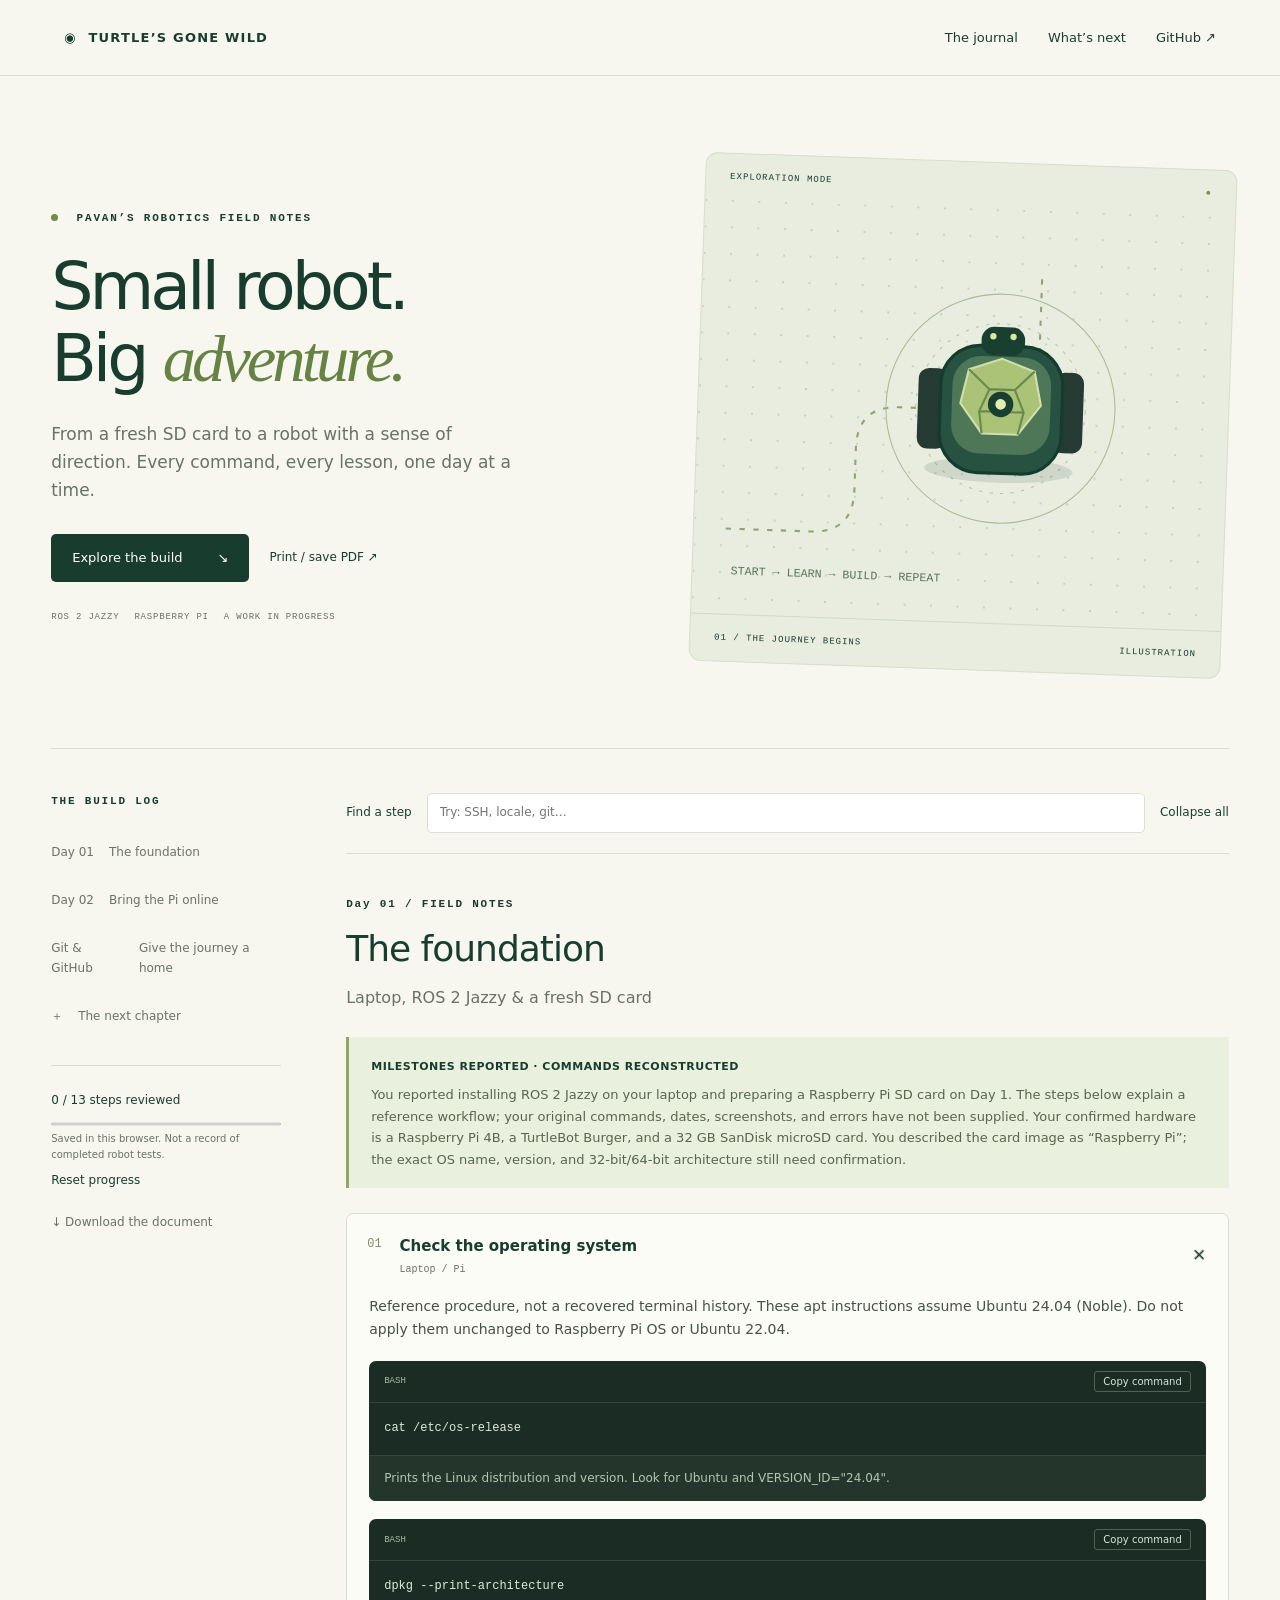
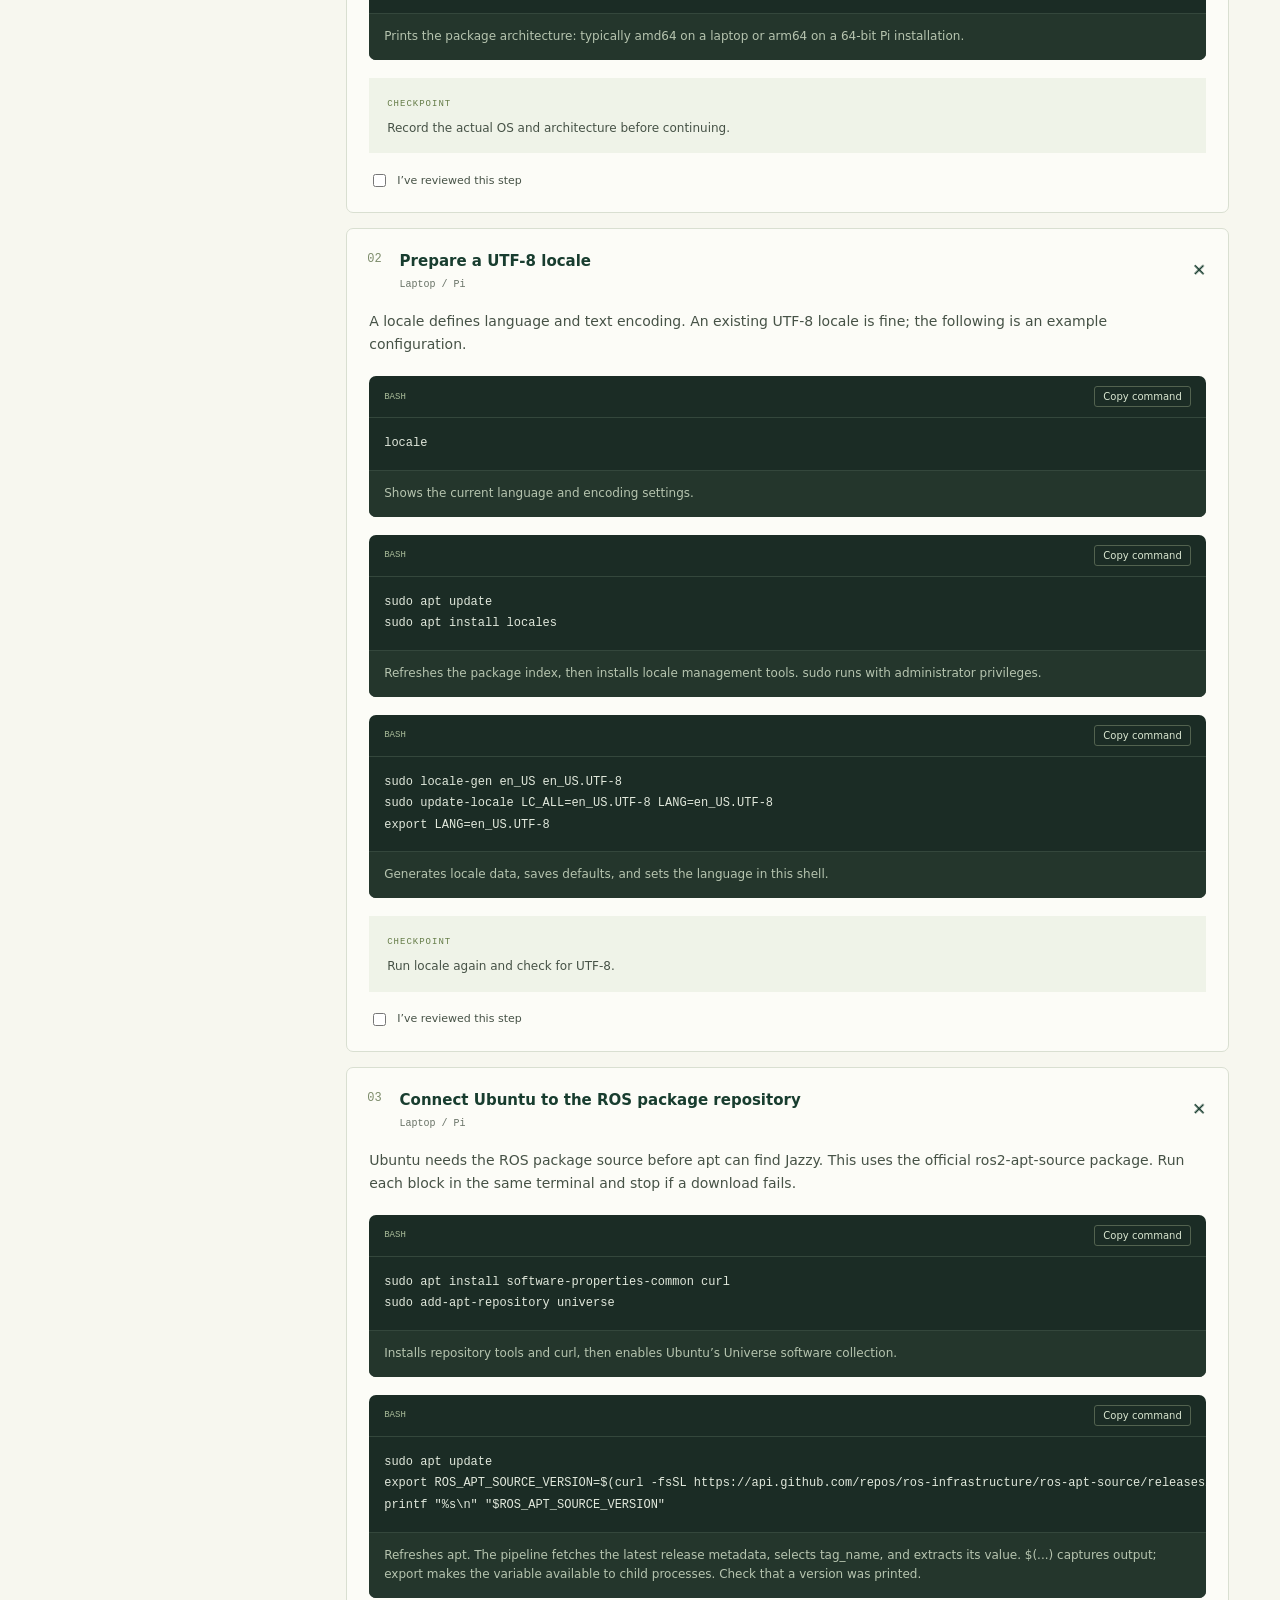
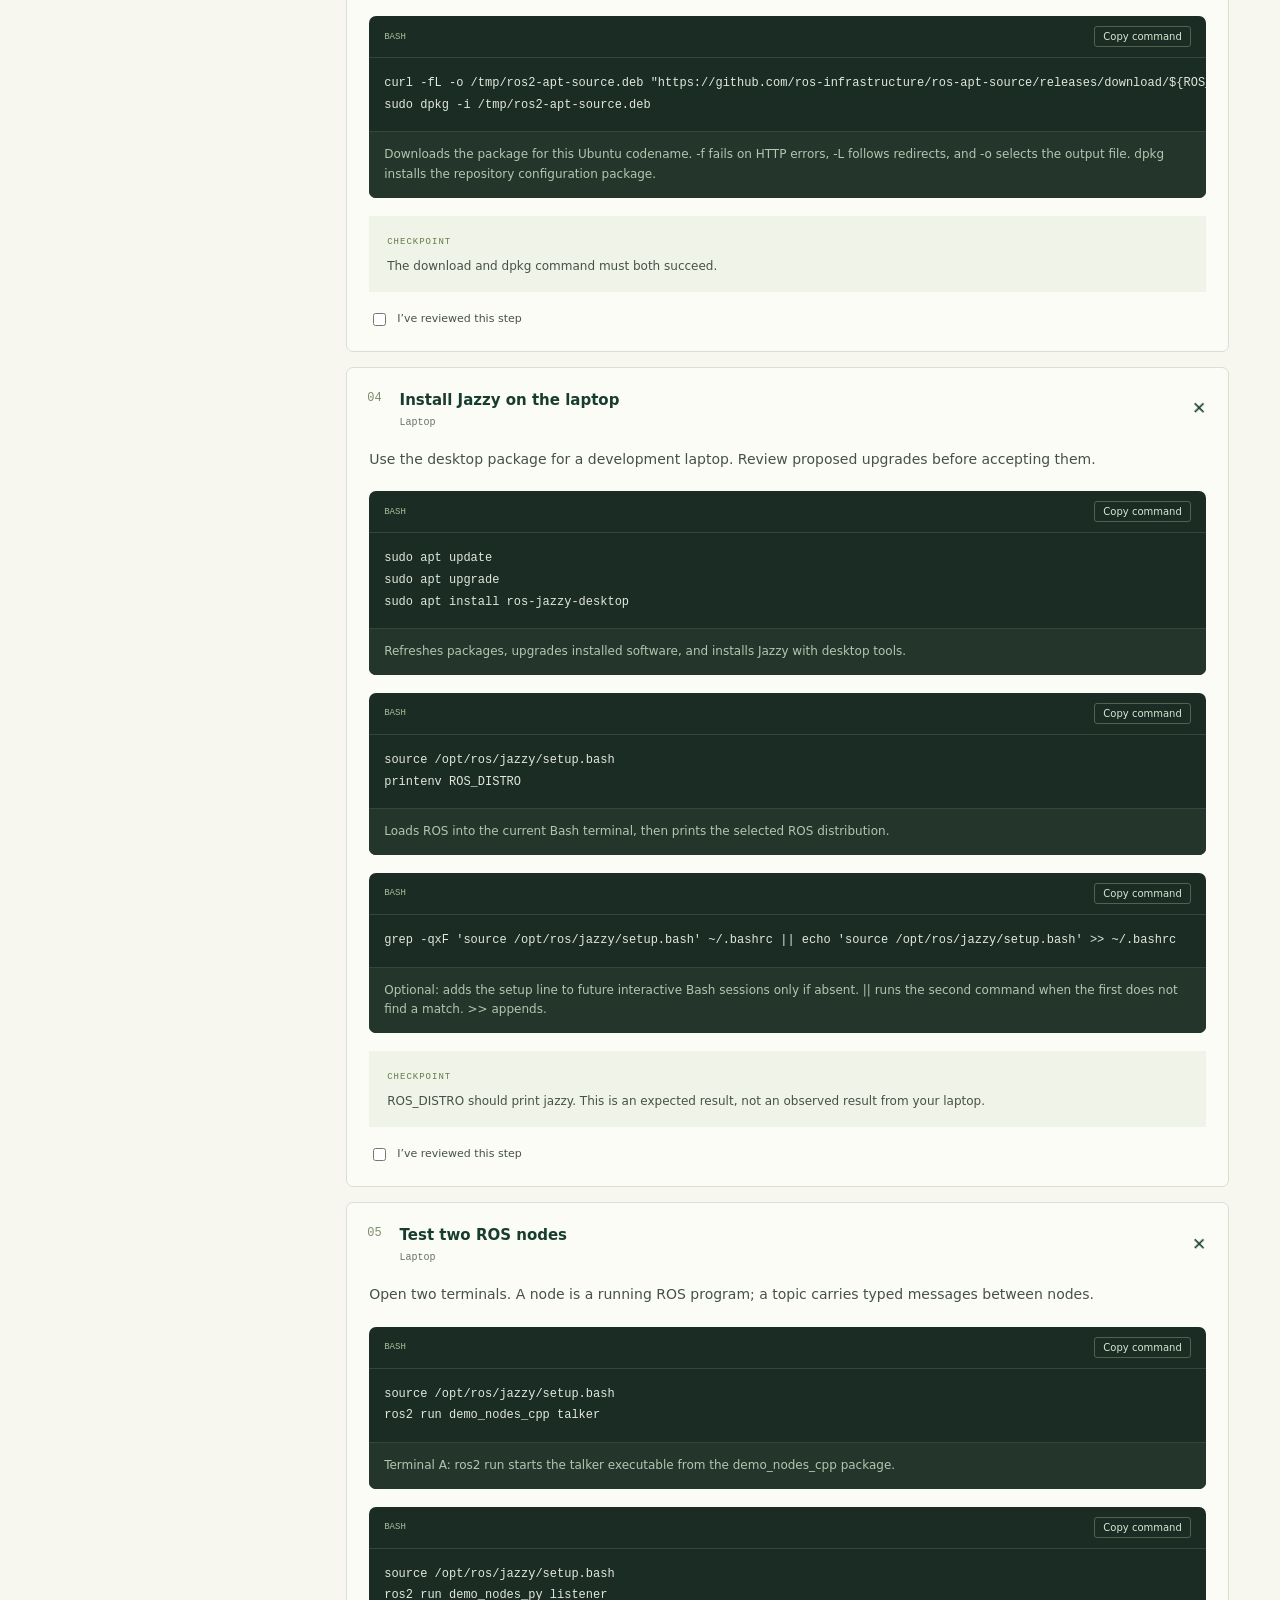
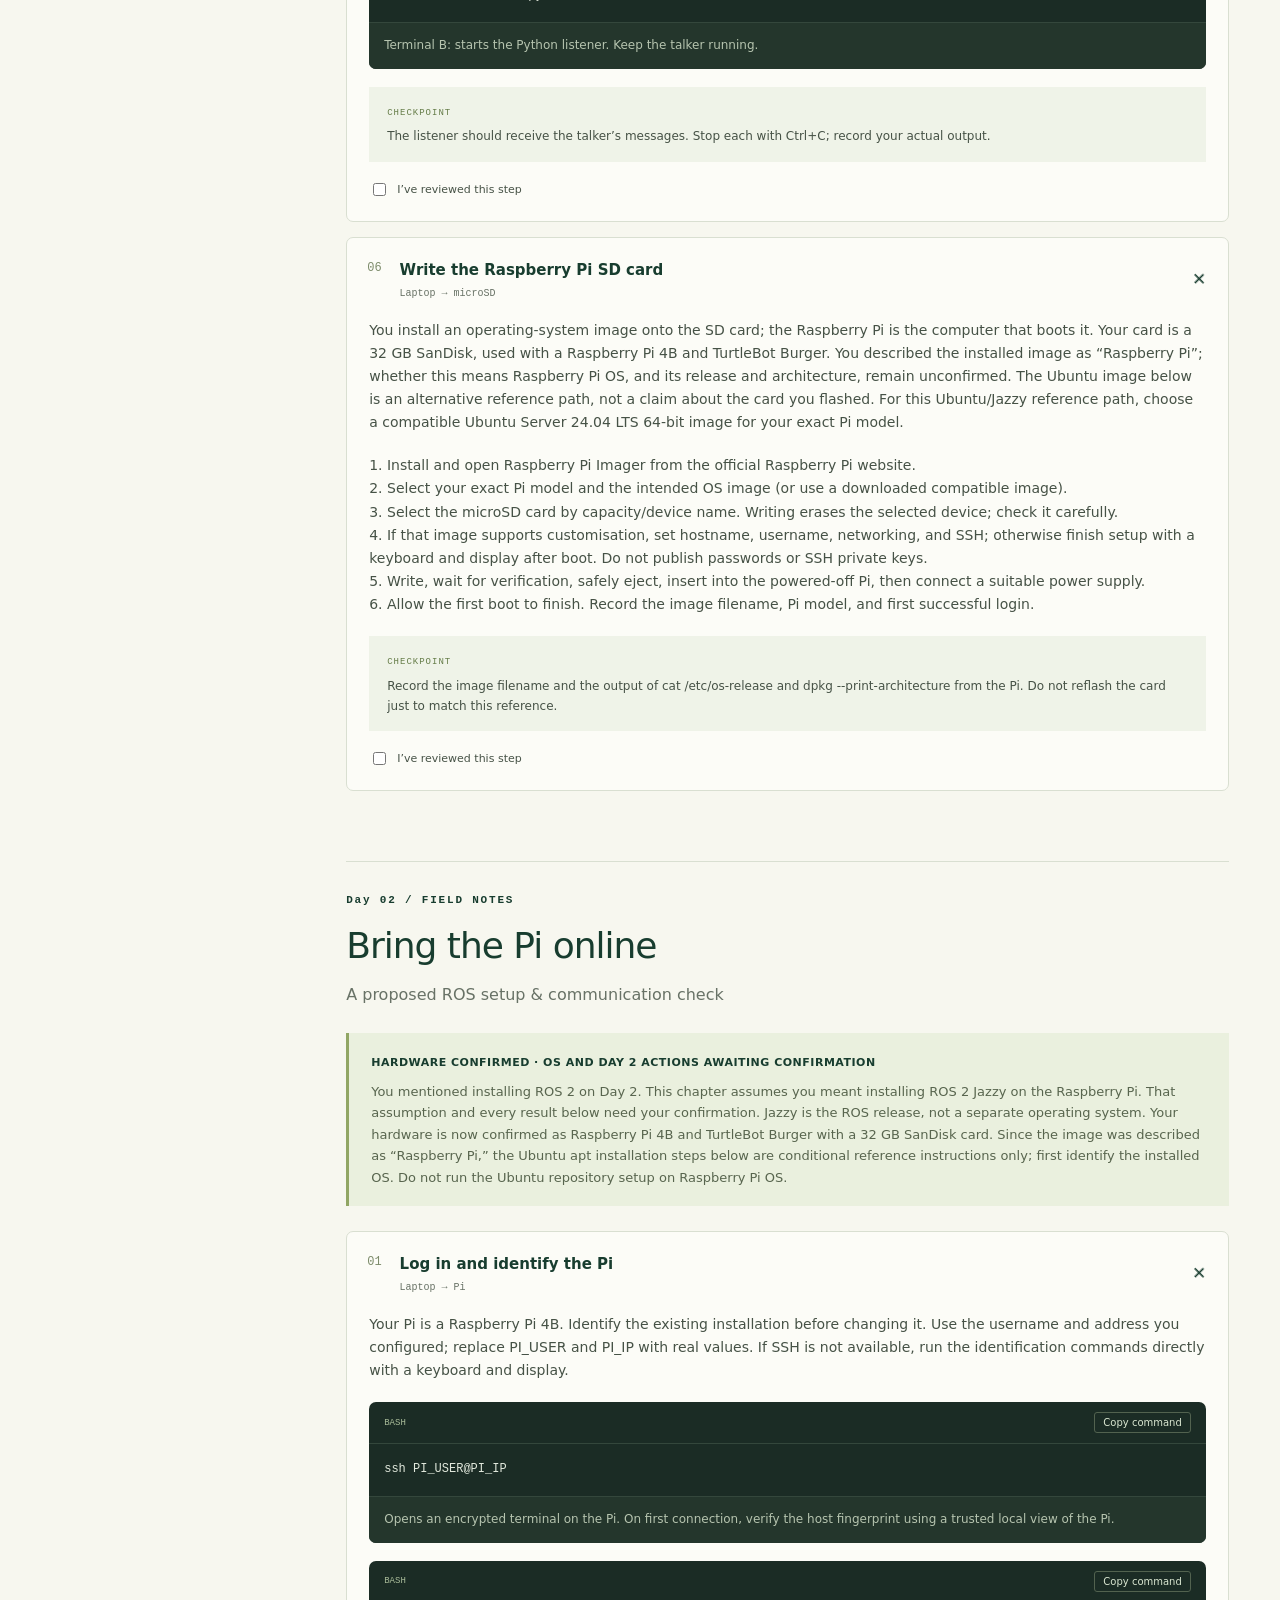
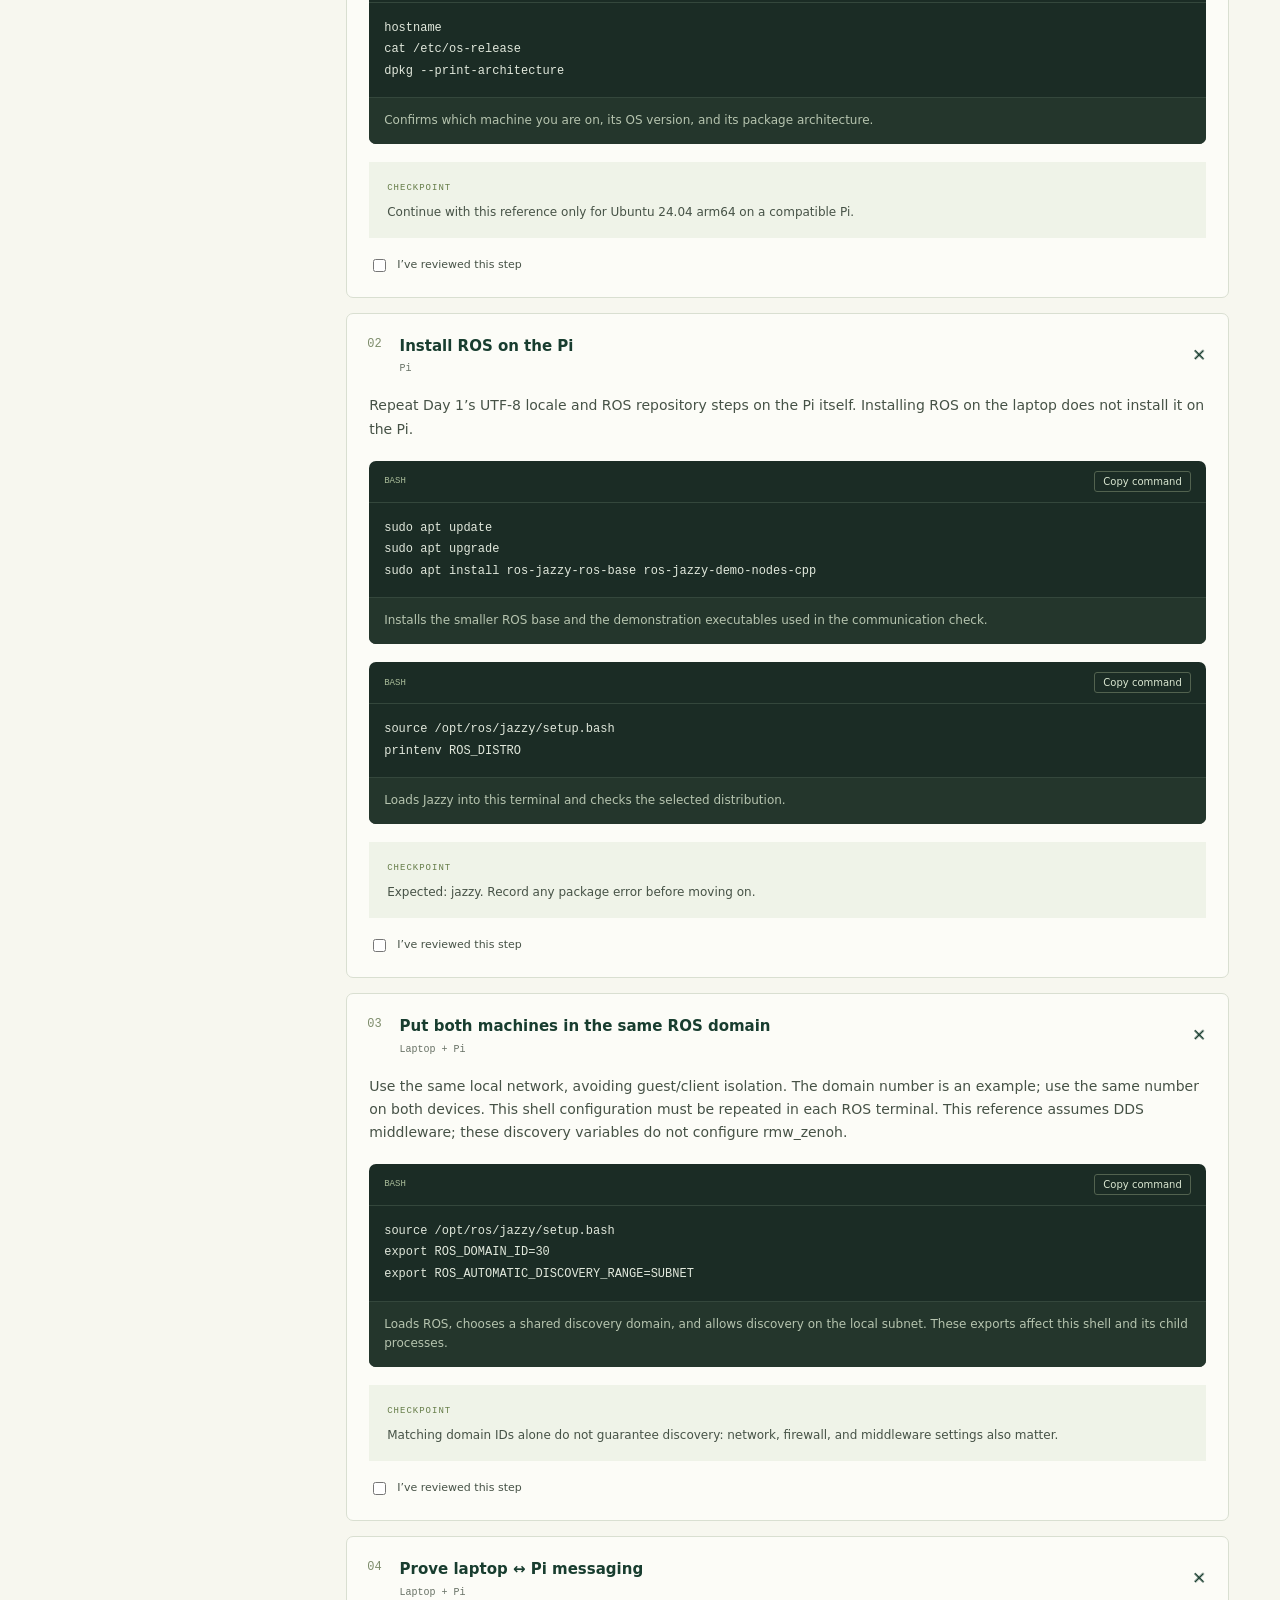
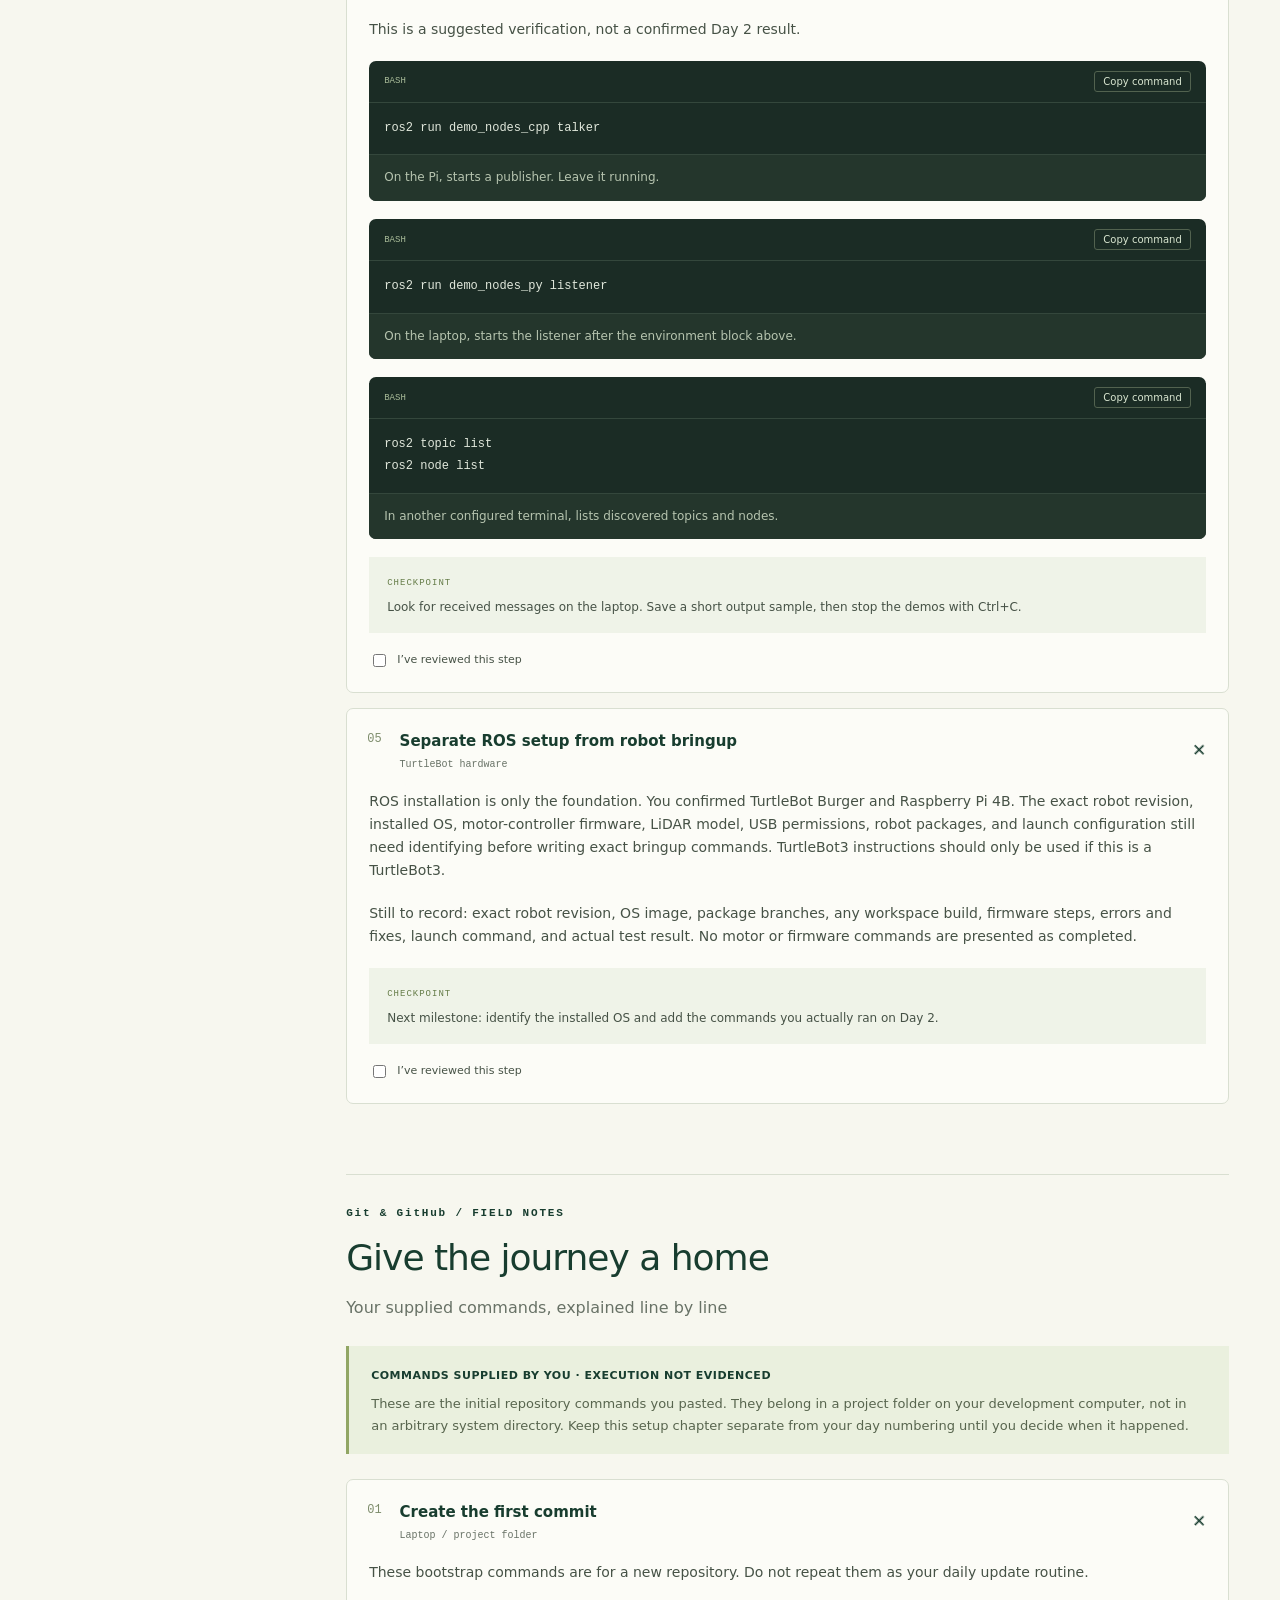
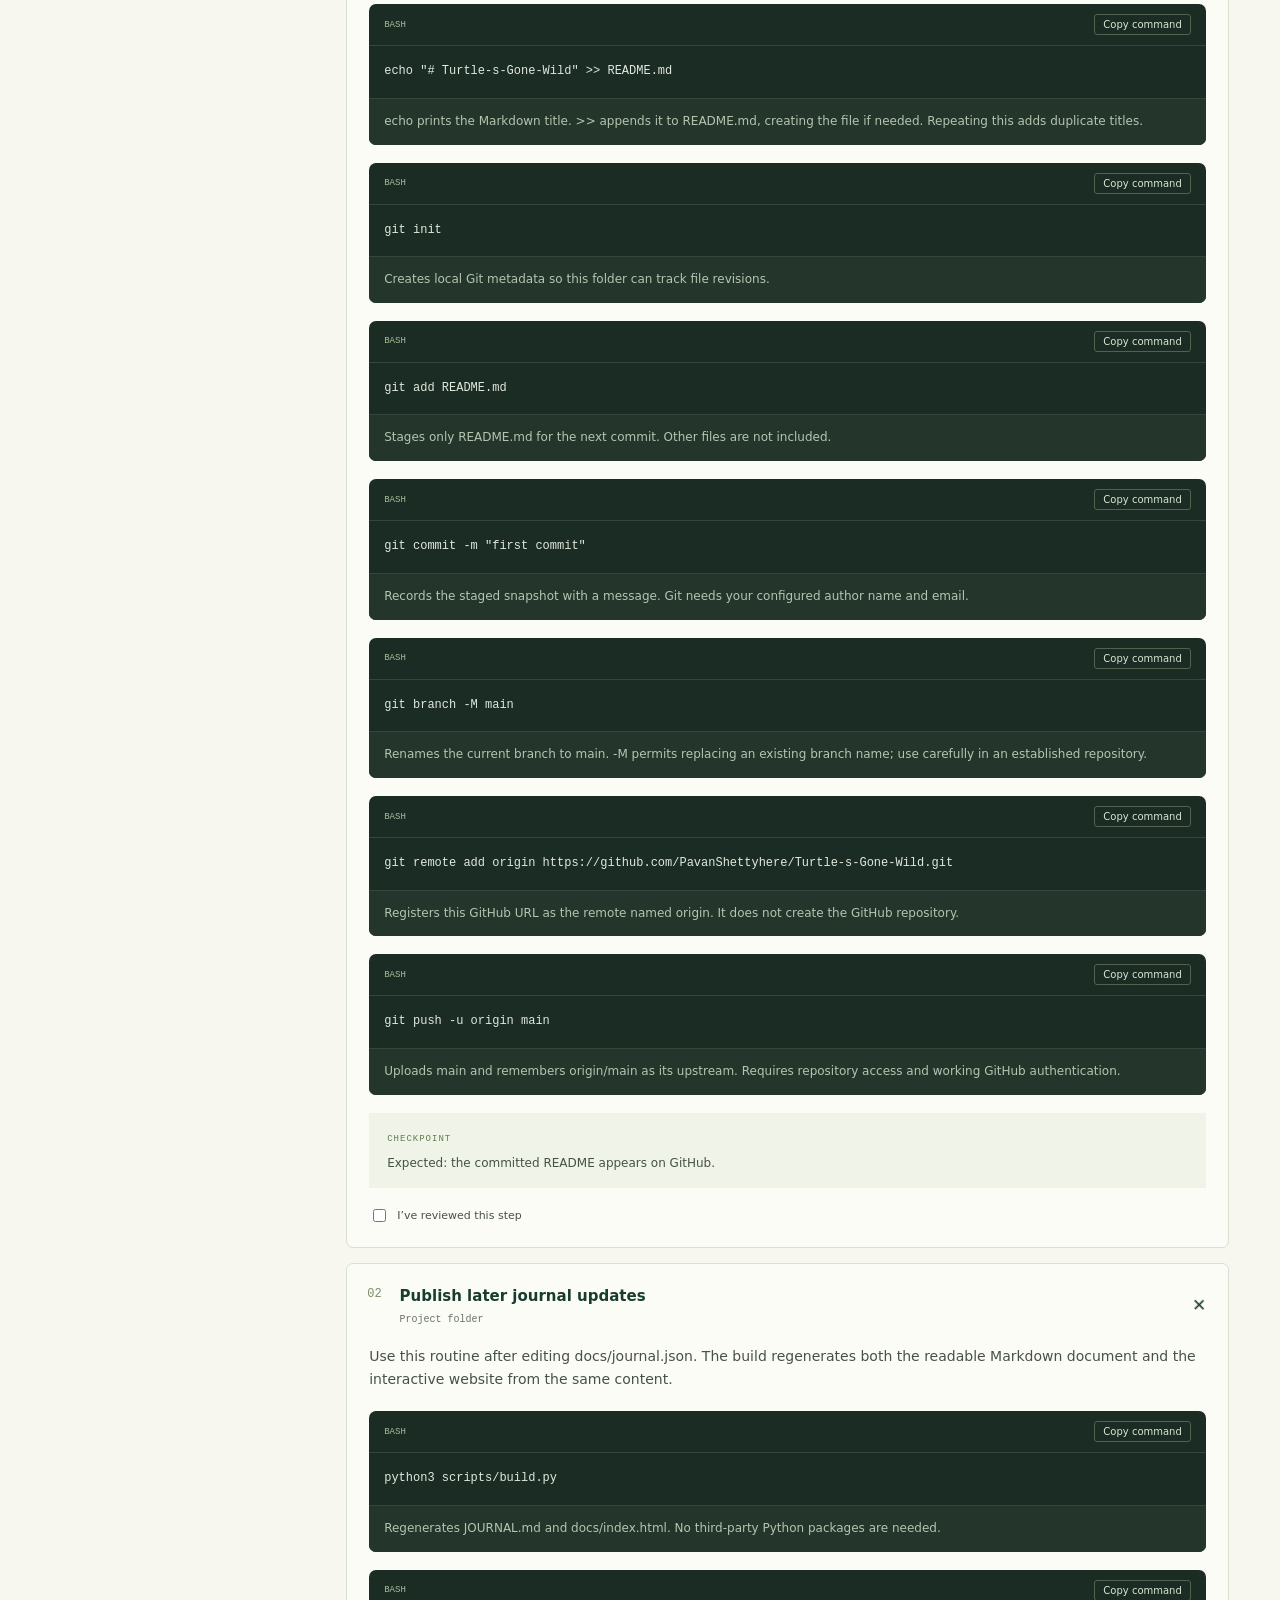
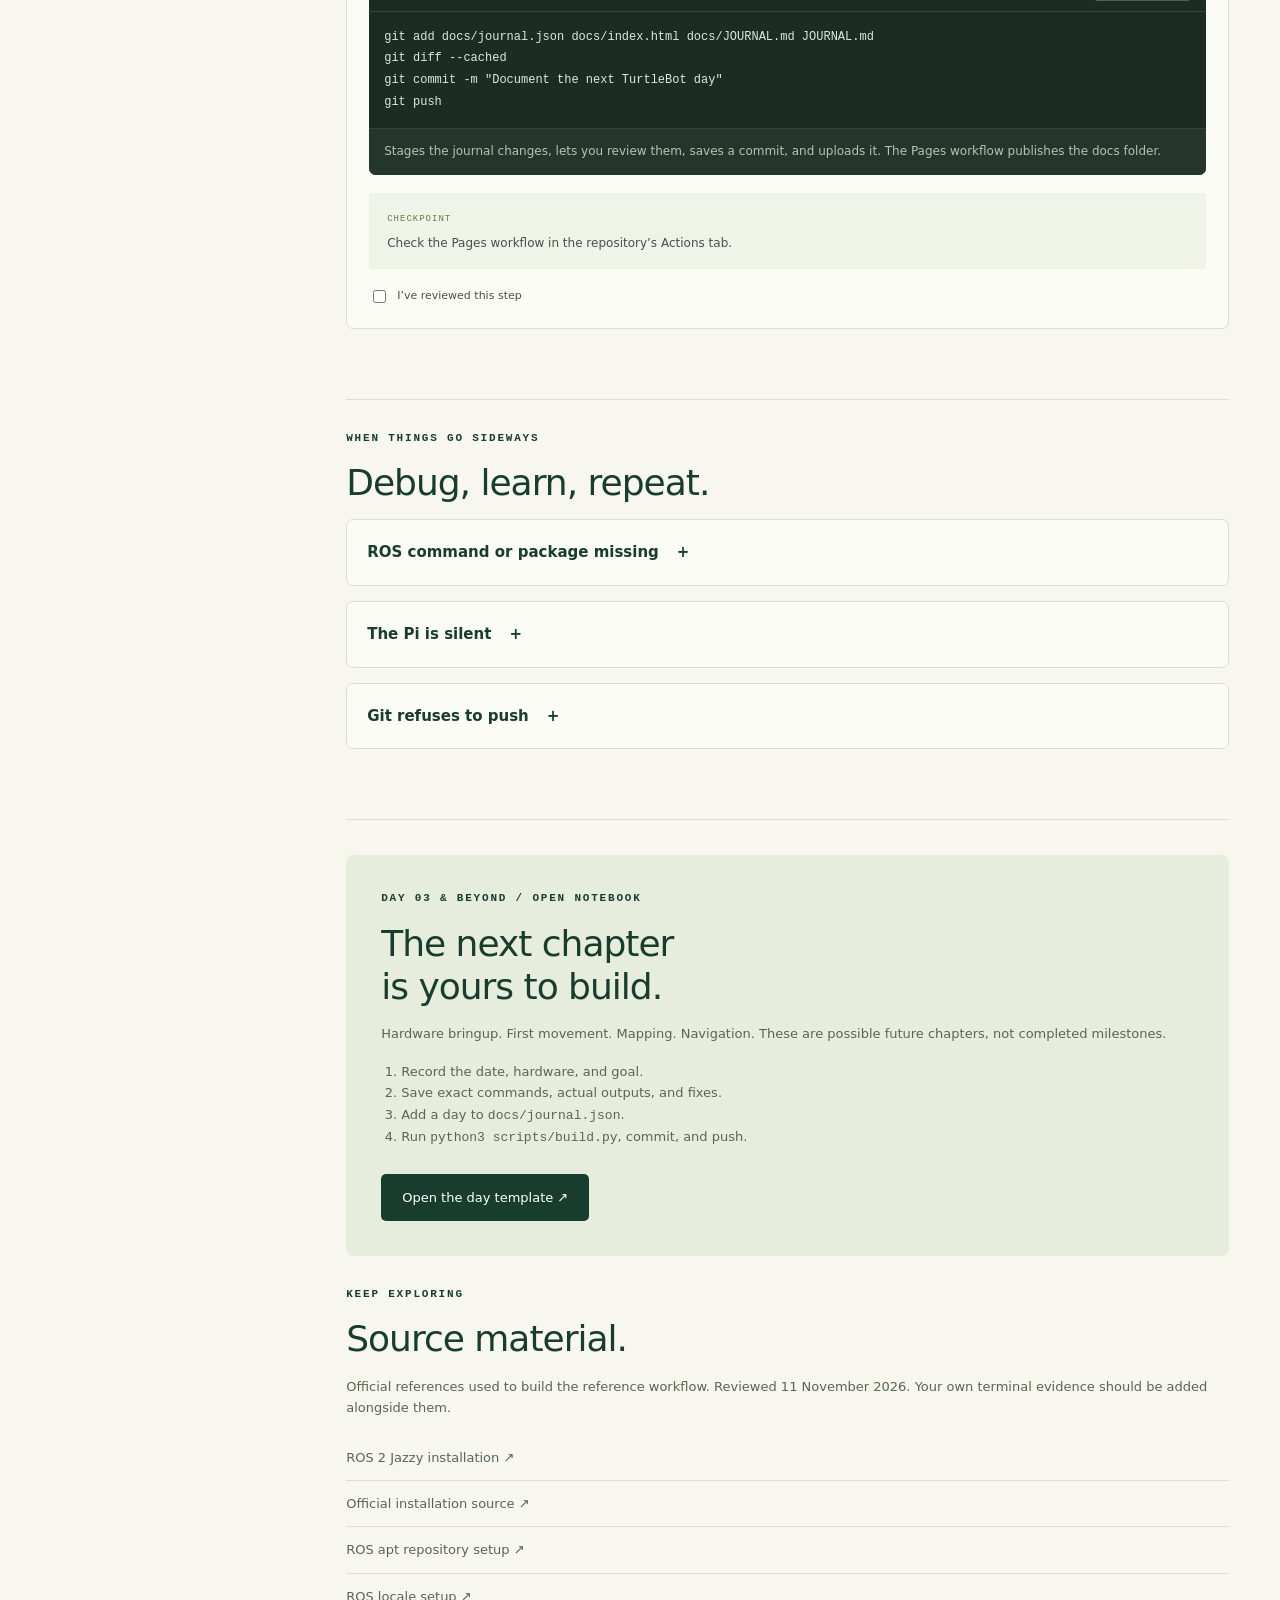
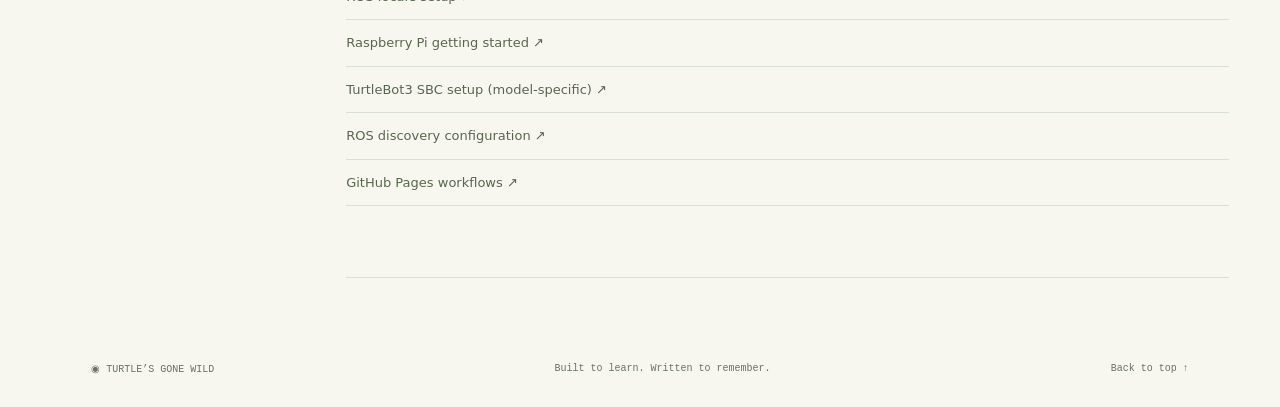
==== commit cf0be713: "Record confirmed Pi 4B, Burger and SD card; clarify OS uncertainty" ====
--- a/docs/index.html
+++ b/docs/index.html
@@ -2,7 +2,7 @@
 <header><a class="brand" href="#">◉ <span>TURTLE’S GONE WILD</span></a><nav aria-label="Main navigation"><a href="#day-1">The journal</a><a href="#roadmap">What’s next</a><a href="https://github.com/PavanShettyhere/Turtle-s-Gone-Wild">GitHub ↗</a></nav></header>
 <main><section class="hero"><div><div class="eyebrow"><span class="pulse"></span> PAVAN’S ROBOTICS FIELD NOTES</div><h1>Small robot.<br>Big <em>adventure.</em></h1><p class="lead">From a fresh SD card to a robot with a sense of direction. Every command, every lesson, one day at a time.</p><div class="hero-actions"><a class="button" href="#day-1">Explore the build <span>↘</span></a><button id="print" class="quiet">Print / save PDF ↗</button></div><div class="tags"><span>ROS 2 JAZZY</span><span>RASPBERRY PI</span><span>A WORK IN PROGRESS</span></div></div>
 <div class="robot-scene" role="img" aria-label="Animated top view of a robot following a dotted exploratory path; conceptual illustration, not a hardware model"><div class="scene-label">EXPLORATION MODE <span>●</span></div><svg viewBox="0 0 500 390" aria-hidden="true"><defs><pattern id="grid" width="25" height="25" patternUnits="userSpaceOnUse"><circle cx="1" cy="1" r="1" fill="#adb5a3" opacity=".6"/></pattern></defs><rect width="500" height="390" fill="url(#grid)"/><path d="M30 310 H110 Q150 310 150 270 V230 Q150 190 190 190 H270 Q320 190 320 140 V60" fill="none" stroke="#91a66d" stroke-width="2" stroke-dasharray="5 8"/><circle class="radar" cx="285" cy="188" r="108" fill="none" stroke="#adb997"/><circle cx="285" cy="188" r="80" fill="none" stroke="#b7c3a5" stroke-dasharray="3 7"/><g class="robot"><ellipse cx="285" cy="246" rx="70" ry="12" fill="#153e32" opacity=".12"/><rect x="207" y="152" width="28" height="76" rx="10" fill="#243a32"/><rect x="335" y="152" width="28" height="76" rx="10" fill="#243a32"/><rect x="228" y="129" width="115" height="120" rx="37" fill="#275242" stroke="#143c2d" stroke-width="3"/><rect x="239" y="139" width="93" height="92" rx="27" fill="#4d7756"/><path d="M254 152 L285 141 L316 152 L323 184 L302 212 H268 L247 184 Z" fill="#aac376" stroke="#d0dfab" stroke-width="2"/><path d="M254 152 L274 170 H298 L316 152 M274 170 L265 191 L268 212 M298 170 L307 191 L302 212 M265 191 H307" fill="none" stroke="#69894f" stroke-width="2"/><rect x="265" y="111" width="41" height="27" rx="12" fill="#193f31"/><circle cx="276" cy="120" r="3" fill="#d4eb99"/><circle cx="295" cy="120" r="3" fill="#d4eb99"/><circle cx="285" cy="184" r="12" fill="#193f31"/><circle cx="285" cy="184" r="5" fill="#e0edb2"/></g><text x="36" y="353" font-family="monospace" font-size="11" fill="#59745a">START → LEARN → BUILD → REPEAT</text></svg><div class="scene-bottom"><span>01 / THE JOURNEY BEGINS</span><span>ILLUSTRATION</span></div></div></section>
-<div class="journal-layout"><aside><div class="eyebrow">THE BUILD LOG</div><a href="#day-1">Day 01 <span>The foundation</span></a><a href="#day-2">Day 02 <span>Bring the Pi online</span></a><a href="#git">Git &amp; GitHub <span>Give the journey a home</span></a><a href="#roadmap">＋ <span>The next chapter</span></a><div class="progress-box"><span id="progress-label">Your reading progress</span><progress id="progress" value="0" max="100"></progress><small>Saved in this browser. Not a record of completed robot tests.</small><button class="quiet" id="reset">Reset progress</button></div><a href="JOURNAL.md" download>↓ Download the document</a></aside><div class="journal"><div class="toolbar"><label for="search">Find a step</label><input id="search" type="search" placeholder="Try: SSH, locale, git…"><button id="expand-all" class="quiet">Collapse all</button></div><p id="search-status" role="status"></p><section class="chapter" id="day-1" aria-labelledby="day-1-title"><div class="eyebrow">Day 01 / FIELD NOTES</div><h2 id="day-1-title">The foundation</h2><p class="chapter-sub">Laptop, ROS 2 Jazzy &amp; a fresh SD card</p><div class="notice"><strong>Milestones reported · commands reconstructed</strong><p>You reported installing ROS 2 Jazzy on your laptop and preparing a Raspberry Pi SD card on Day 1. The steps below explain a reference workflow; your original commands, dates, screenshots, and errors have not been supplied.</p></div><details class="step" id="day-1-step-1" open><summary><span class="step-no">01</span><span>Check the operating system<small>Laptop / Pi</small></span><span class="expand">+</span></summary><div class="step-body"><p>Reference procedure, not a recovered terminal history. These apt instructions assume Ubuntu 24.04 (Noble). Do not apply them unchanged to Raspberry Pi OS or Ubuntu 22.04.</p><div class="command"><div class="command-top"><span>BASH</span><button class="copy" type="button">Copy command</button></div><pre><code>cat /etc/os-release</code></pre><p>Prints the Linux distribution and version. Look for Ubuntu and VERSION_ID=&quot;24.04&quot;.</p></div><div class="command"><div class="command-top"><span>BASH</span><button class="copy" type="button">Copy command</button></div><pre><code>dpkg --print-architecture</code></pre><p>Prints the package architecture: typically amd64 on a laptop or arm64 on a 64-bit Pi installation.</p></div><div class="checkpoint"><strong>CHECKPOINT</strong><p>Record the actual OS and architecture before continuing.</p></div><label class="done"><input type="checkbox" data-key="day-1-1"> I’ve reviewed this step</label></div></details><details class="step" id="day-1-step-2" open><summary><span class="step-no">02</span><span>Prepare a UTF-8 locale<small>Laptop / Pi</small></span><span class="expand">+</span></summary><div class="step-body"><p>A locale defines language and text encoding. An existing UTF-8 locale is fine; the following is an example configuration.</p><div class="command"><div class="command-top"><span>BASH</span><button class="copy" type="button">Copy command</button></div><pre><code>locale</code></pre><p>Shows the current language and encoding settings.</p></div><div class="command"><div class="command-top"><span>BASH</span><button class="copy" type="button">Copy command</button></div><pre><code>sudo apt update
+<div class="journal-layout"><aside><div class="eyebrow">THE BUILD LOG</div><a href="#day-1">Day 01 <span>The foundation</span></a><a href="#day-2">Day 02 <span>Bring the Pi online</span></a><a href="#git">Git &amp; GitHub <span>Give the journey a home</span></a><a href="#roadmap">＋ <span>The next chapter</span></a><div class="progress-box"><span id="progress-label">Your reading progress</span><progress id="progress" value="0" max="100"></progress><small>Saved in this browser. Not a record of completed robot tests.</small><button class="quiet" id="reset">Reset progress</button></div><a href="JOURNAL.md" download>↓ Download the document</a></aside><div class="journal"><div class="toolbar"><label for="search">Find a step</label><input id="search" type="search" placeholder="Try: SSH, locale, git…"><button id="expand-all" class="quiet">Collapse all</button></div><p id="search-status" role="status"></p><section class="chapter" id="day-1" aria-labelledby="day-1-title"><div class="eyebrow">Day 01 / FIELD NOTES</div><h2 id="day-1-title">The foundation</h2><p class="chapter-sub">Laptop, ROS 2 Jazzy &amp; a fresh SD card</p><div class="notice"><strong>Milestones reported · commands reconstructed</strong><p>You reported installing ROS 2 Jazzy on your laptop and preparing a Raspberry Pi SD card on Day 1. The steps below explain a reference workflow; your original commands, dates, screenshots, and errors have not been supplied. Your confirmed hardware is a Raspberry Pi 4B, a TurtleBot Burger, and a 32 GB SanDisk microSD card. You described the card image as “Raspberry Pi”; the exact OS name, version, and 32-bit/64-bit architecture still need confirmation.</p></div><details class="step" id="day-1-step-1" open><summary><span class="step-no">01</span><span>Check the operating system<small>Laptop / Pi</small></span><span class="expand">+</span></summary><div class="step-body"><p>Reference procedure, not a recovered terminal history. These apt instructions assume Ubuntu 24.04 (Noble). Do not apply them unchanged to Raspberry Pi OS or Ubuntu 22.04.</p><div class="command"><div class="command-top"><span>BASH</span><button class="copy" type="button">Copy command</button></div><pre><code>cat /etc/os-release</code></pre><p>Prints the Linux distribution and version. Look for Ubuntu and VERSION_ID=&quot;24.04&quot;.</p></div><div class="command"><div class="command-top"><span>BASH</span><button class="copy" type="button">Copy command</button></div><pre><code>dpkg --print-architecture</code></pre><p>Prints the package architecture: typically amd64 on a laptop or arm64 on a 64-bit Pi installation.</p></div><div class="checkpoint"><strong>CHECKPOINT</strong><p>Record the actual OS and architecture before continuing.</p></div><label class="done"><input type="checkbox" data-key="day-1-1"> I’ve reviewed this step</label></div></details><details class="step" id="day-1-step-2" open><summary><span class="step-no">02</span><span>Prepare a UTF-8 locale<small>Laptop / Pi</small></span><span class="expand">+</span></summary><div class="step-body"><p>A locale defines language and text encoding. An existing UTF-8 locale is fine; the following is an example configuration.</p><div class="command"><div class="command-top"><span>BASH</span><button class="copy" type="button">Copy command</button></div><pre><code>locale</code></pre><p>Shows the current language and encoding settings.</p></div><div class="command"><div class="command-top"><span>BASH</span><button class="copy" type="button">Copy command</button></div><pre><code>sudo apt update
 sudo apt install locales</code></pre><p>Refreshes the package index, then installs locale management tools. sudo runs with administrator privileges.</p></div><div class="command"><div class="command-top"><span>BASH</span><button class="copy" type="button">Copy command</button></div><pre><code>sudo locale-gen en_US en_US.UTF-8
 sudo update-locale LC_ALL=en_US.UTF-8 LANG=en_US.UTF-8
 export LANG=en_US.UTF-8</code></pre><p>Generates locale data, saves defaults, and sets the language in this shell.</p></div><div class="checkpoint"><strong>CHECKPOINT</strong><p>Run locale again and check for UTF-8.</p></div><label class="done"><input type="checkbox" data-key="day-1-2"> I’ve reviewed this step</label></div></details><details class="step" id="day-1-step-3" open><summary><span class="step-no">03</span><span>Connect Ubuntu to the ROS package repository<small>Laptop / Pi</small></span><span class="expand">+</span></summary><div class="step-body"><p>Ubuntu needs the ROS package source before apt can find Jazzy. This uses the official ros2-apt-source package. Run each block in the same terminal and stop if a download fails.</p><div class="command"><div class="command-top"><span>BASH</span><button class="copy" type="button">Copy command</button></div><pre><code>sudo apt install software-properties-common curl
@@ -14,7 +14,7 @@
 sudo apt install ros-jazzy-desktop</code></pre><p>Refreshes packages, upgrades installed software, and installs Jazzy with desktop tools.</p></div><div class="command"><div class="command-top"><span>BASH</span><button class="copy" type="button">Copy command</button></div><pre><code>source /opt/ros/jazzy/setup.bash
 printenv ROS_DISTRO</code></pre><p>Loads ROS into the current Bash terminal, then prints the selected ROS distribution.</p></div><div class="command"><div class="command-top"><span>BASH</span><button class="copy" type="button">Copy command</button></div><pre><code>grep -qxF &#x27;source /opt/ros/jazzy/setup.bash&#x27; ~/.bashrc || echo &#x27;source /opt/ros/jazzy/setup.bash&#x27; &gt;&gt; ~/.bashrc</code></pre><p>Optional: adds the setup line to future interactive Bash sessions only if absent. || runs the second command when the first does not find a match. &gt;&gt; appends.</p></div><div class="checkpoint"><strong>CHECKPOINT</strong><p>ROS_DISTRO should print jazzy. This is an expected result, not an observed result from your laptop.</p></div><label class="done"><input type="checkbox" data-key="day-1-4"> I’ve reviewed this step</label></div></details><details class="step" id="day-1-step-5" open><summary><span class="step-no">05</span><span>Test two ROS nodes<small>Laptop</small></span><span class="expand">+</span></summary><div class="step-body"><p>Open two terminals. A node is a running ROS program; a topic carries typed messages between nodes.</p><div class="command"><div class="command-top"><span>BASH</span><button class="copy" type="button">Copy command</button></div><pre><code>source /opt/ros/jazzy/setup.bash
 ros2 run demo_nodes_cpp talker</code></pre><p>Terminal A: ros2 run starts the talker executable from the demo_nodes_cpp package.</p></div><div class="command"><div class="command-top"><span>BASH</span><button class="copy" type="button">Copy command</button></div><pre><code>source /opt/ros/jazzy/setup.bash
-ros2 run demo_nodes_py listener</code></pre><p>Terminal B: starts the Python listener. Keep the talker running.</p></div><div class="checkpoint"><strong>CHECKPOINT</strong><p>The listener should receive the talker’s messages. Stop each with Ctrl+C; record your actual output.</p></div><label class="done"><input type="checkbox" data-key="day-1-5"> I’ve reviewed this step</label></div></details><details class="step" id="day-1-step-6" open><summary><span class="step-no">06</span><span>Write the Raspberry Pi SD card<small>Laptop → microSD</small></span><span class="expand">+</span></summary><div class="step-body"><p>You install an operating-system image onto the SD card; the Raspberry Pi is the computer that boots it. Your actual image is not yet known. For this Ubuntu/Jazzy reference path, choose a compatible Ubuntu Server 24.04 LTS 64-bit image for your exact Pi model.</p><p>1. Install and open Raspberry Pi Imager from the official Raspberry Pi website.<br>2. Select your exact Pi model and the intended OS image (or use a downloaded compatible image).<br>3. Select the microSD card by capacity/device name. Writing erases the selected device; check it carefully.<br>4. If that image supports customisation, set hostname, username, networking, and SSH; otherwise finish setup with a keyboard and display after boot. Do not publish passwords or SSH private keys.<br>5. Write, wait for verification, safely eject, insert into the powered-off Pi, then connect a suitable power supply.<br>6. Allow the first boot to finish. Record the image filename, Pi model, and first successful login.</p><div class="checkpoint"><strong>CHECKPOINT</strong><p>A successful first login and verified OS version are the useful evidence. Your exact image and date still need to be added.</p></div><label class="done"><input type="checkbox" data-key="day-1-6"> I’ve reviewed this step</label></div></details></section><section class="chapter" id="day-2" aria-labelledby="day-2-title"><div class="eyebrow">Day 02 / FIELD NOTES</div><h2 id="day-2-title">Bring the Pi online</h2><p class="chapter-sub">A proposed ROS setup &amp; communication check</p><div class="notice"><strong>Awaiting your Day 2 notes</strong><p>You mentioned installing ROS 2 on Day 2. This chapter assumes you meant installing ROS 2 Jazzy on the Raspberry Pi. That assumption and every result below need your confirmation. Jazzy is the ROS release, not a separate operating system.</p></div><details class="step" id="day-2-step-1" open><summary><span class="step-no">01</span><span>Log in and identify the Pi<small>Laptop → Pi</small></span><span class="expand">+</span></summary><div class="step-body"><p>Use the username and address you configured. Replace PI_USER and PI_IP with real values; do not paste these placeholders unchanged.</p><div class="command"><div class="command-top"><span>BASH</span><button class="copy" type="button">Copy command</button></div><pre><code>ssh PI_USER@PI_IP</code></pre><p>Opens an encrypted terminal on the Pi. On first connection, verify the host fingerprint using a trusted local view of the Pi.</p></div><div class="command"><div class="command-top"><span>BASH</span><button class="copy" type="button">Copy command</button></div><pre><code>hostname
+ros2 run demo_nodes_py listener</code></pre><p>Terminal B: starts the Python listener. Keep the talker running.</p></div><div class="checkpoint"><strong>CHECKPOINT</strong><p>The listener should receive the talker’s messages. Stop each with Ctrl+C; record your actual output.</p></div><label class="done"><input type="checkbox" data-key="day-1-5"> I’ve reviewed this step</label></div></details><details class="step" id="day-1-step-6" open><summary><span class="step-no">06</span><span>Write the Raspberry Pi SD card<small>Laptop → microSD</small></span><span class="expand">+</span></summary><div class="step-body"><p>You install an operating-system image onto the SD card; the Raspberry Pi is the computer that boots it. Your card is a 32 GB SanDisk, used with a Raspberry Pi 4B and TurtleBot Burger. You described the installed image as “Raspberry Pi”; whether this means Raspberry Pi OS, and its release and architecture, remain unconfirmed. The Ubuntu image below is an alternative reference path, not a claim about the card you flashed. For this Ubuntu/Jazzy reference path, choose a compatible Ubuntu Server 24.04 LTS 64-bit image for your exact Pi model.</p><p>1. Install and open Raspberry Pi Imager from the official Raspberry Pi website.<br>2. Select your exact Pi model and the intended OS image (or use a downloaded compatible image).<br>3. Select the microSD card by capacity/device name. Writing erases the selected device; check it carefully.<br>4. If that image supports customisation, set hostname, username, networking, and SSH; otherwise finish setup with a keyboard and display after boot. Do not publish passwords or SSH private keys.<br>5. Write, wait for verification, safely eject, insert into the powered-off Pi, then connect a suitable power supply.<br>6. Allow the first boot to finish. Record the image filename, Pi model, and first successful login.</p><div class="checkpoint"><strong>CHECKPOINT</strong><p>Record the image filename and the output of cat /etc/os-release and dpkg --print-architecture from the Pi. Do not reflash the card just to match this reference.</p></div><label class="done"><input type="checkbox" data-key="day-1-6"> I’ve reviewed this step</label></div></details></section><section class="chapter" id="day-2" aria-labelledby="day-2-title"><div class="eyebrow">Day 02 / FIELD NOTES</div><h2 id="day-2-title">Bring the Pi online</h2><p class="chapter-sub">A proposed ROS setup &amp; communication check</p><div class="notice"><strong>Hardware confirmed · OS and Day 2 actions awaiting confirmation</strong><p>You mentioned installing ROS 2 on Day 2. This chapter assumes you meant installing ROS 2 Jazzy on the Raspberry Pi. That assumption and every result below need your confirmation. Jazzy is the ROS release, not a separate operating system. Your hardware is now confirmed as Raspberry Pi 4B and TurtleBot Burger with a 32 GB SanDisk card. Since the image was described as “Raspberry Pi,” the Ubuntu apt installation steps below are conditional reference instructions only; first identify the installed OS. Do not run the Ubuntu repository setup on Raspberry Pi OS.</p></div><details class="step" id="day-2-step-1" open><summary><span class="step-no">01</span><span>Log in and identify the Pi<small>Laptop → Pi</small></span><span class="expand">+</span></summary><div class="step-body"><p>Your Pi is a Raspberry Pi 4B. Identify the existing installation before changing it. Use the username and address you configured; replace PI_USER and PI_IP with real values. If SSH is not available, run the identification commands directly with a keyboard and display.</p><div class="command"><div class="command-top"><span>BASH</span><button class="copy" type="button">Copy command</button></div><pre><code>ssh PI_USER@PI_IP</code></pre><p>Opens an encrypted terminal on the Pi. On first connection, verify the host fingerprint using a trusted local view of the Pi.</p></div><div class="command"><div class="command-top"><span>BASH</span><button class="copy" type="button">Copy command</button></div><pre><code>hostname
 cat /etc/os-release
 dpkg --print-architecture</code></pre><p>Confirms which machine you are on, its OS version, and its package architecture.</p></div><div class="checkpoint"><strong>CHECKPOINT</strong><p>Continue with this reference only for Ubuntu 24.04 arm64 on a compatible Pi.</p></div><label class="done"><input type="checkbox" data-key="day-2-1"> I’ve reviewed this step</label></div></details><details class="step" id="day-2-step-2" open><summary><span class="step-no">02</span><span>Install ROS on the Pi<small>Pi</small></span><span class="expand">+</span></summary><div class="step-body"><p>Repeat Day 1’s UTF-8 locale and ROS repository steps on the Pi itself. Installing ROS on the laptop does not install it on the Pi.</p><div class="command"><div class="command-top"><span>BASH</span><button class="copy" type="button">Copy command</button></div><pre><code>sudo apt update
 sudo apt upgrade
@@ -22,7 +22,7 @@
 printenv ROS_DISTRO</code></pre><p>Loads Jazzy into this terminal and checks the selected distribution.</p></div><div class="checkpoint"><strong>CHECKPOINT</strong><p>Expected: jazzy. Record any package error before moving on.</p></div><label class="done"><input type="checkbox" data-key="day-2-2"> I’ve reviewed this step</label></div></details><details class="step" id="day-2-step-3" open><summary><span class="step-no">03</span><span>Put both machines in the same ROS domain<small>Laptop + Pi</small></span><span class="expand">+</span></summary><div class="step-body"><p>Use the same local network, avoiding guest/client isolation. The domain number is an example; use the same number on both devices. This shell configuration must be repeated in each ROS terminal. This reference assumes DDS middleware; these discovery variables do not configure rmw_zenoh.</p><div class="command"><div class="command-top"><span>BASH</span><button class="copy" type="button">Copy command</button></div><pre><code>source /opt/ros/jazzy/setup.bash
 export ROS_DOMAIN_ID=30
 export ROS_AUTOMATIC_DISCOVERY_RANGE=SUBNET</code></pre><p>Loads ROS, chooses a shared discovery domain, and allows discovery on the local subnet. These exports affect this shell and its child processes.</p></div><div class="checkpoint"><strong>CHECKPOINT</strong><p>Matching domain IDs alone do not guarantee discovery: network, firewall, and middleware settings also matter.</p></div><label class="done"><input type="checkbox" data-key="day-2-3"> I’ve reviewed this step</label></div></details><details class="step" id="day-2-step-4" open><summary><span class="step-no">04</span><span>Prove laptop ↔ Pi messaging<small>Laptop + Pi</small></span><span class="expand">+</span></summary><div class="step-body"><p>This is a suggested verification, not a confirmed Day 2 result.</p><div class="command"><div class="command-top"><span>BASH</span><button class="copy" type="button">Copy command</button></div><pre><code>ros2 run demo_nodes_cpp talker</code></pre><p>On the Pi, starts a publisher. Leave it running.</p></div><div class="command"><div class="command-top"><span>BASH</span><button class="copy" type="button">Copy command</button></div><pre><code>ros2 run demo_nodes_py listener</code></pre><p>On the laptop, starts the listener after the environment block above.</p></div><div class="command"><div class="command-top"><span>BASH</span><button class="copy" type="button">Copy command</button></div><pre><code>ros2 topic list
-ros2 node list</code></pre><p>In another configured terminal, lists discovered topics and nodes.</p></div><div class="checkpoint"><strong>CHECKPOINT</strong><p>Look for received messages on the laptop. Save a short output sample, then stop the demos with Ctrl+C.</p></div><label class="done"><input type="checkbox" data-key="day-2-4"> I’ve reviewed this step</label></div></details><details class="step" id="day-2-step-5" open><summary><span class="step-no">05</span><span>Separate ROS setup from robot bringup<small>TurtleBot hardware</small></span><span class="expand">+</span></summary><div class="step-body"><p>ROS installation is only the foundation. The TurtleBot model, Pi model, motor-controller firmware, LiDAR model, USB permissions, robot packages, and launch configuration must be identified before writing exact bringup commands. TurtleBot3 instructions should only be used if this is a TurtleBot3.</p><p>Still to record: model, OS image, package branches, any workspace build, firmware steps, errors and fixes, launch command, and actual test result. No motor or firmware commands are presented as completed.</p><div class="checkpoint"><strong>CHECKPOINT</strong><p>Next milestone: confirm hardware and add the commands you actually ran.</p></div><label class="done"><input type="checkbox" data-key="day-2-5"> I’ve reviewed this step</label></div></details></section><section class="chapter" id="git" aria-labelledby="git-title"><div class="eyebrow">Git &amp; GitHub / FIELD NOTES</div><h2 id="git-title">Give the journey a home</h2><p class="chapter-sub">Your supplied commands, explained line by line</p><div class="notice"><strong>Commands supplied by you · execution not evidenced</strong><p>These are the initial repository commands you pasted. They belong in a project folder on your development computer, not in an arbitrary system directory. Keep this setup chapter separate from your day numbering until you decide when it happened.</p></div><details class="step" id="git-step-1" open><summary><span class="step-no">01</span><span>Create the first commit<small>Laptop / project folder</small></span><span class="expand">+</span></summary><div class="step-body"><p>These bootstrap commands are for a new repository. Do not repeat them as your daily update routine.</p><div class="command"><div class="command-top"><span>BASH</span><button class="copy" type="button">Copy command</button></div><pre><code>echo &quot;# Turtle-s-Gone-Wild&quot; &gt;&gt; README.md</code></pre><p>echo prints the Markdown title. &gt;&gt; appends it to README.md, creating the file if needed. Repeating this adds duplicate titles.</p></div><div class="command"><div class="command-top"><span>BASH</span><button class="copy" type="button">Copy command</button></div><pre><code>git init</code></pre><p>Creates local Git metadata so this folder can track file revisions.</p></div><div class="command"><div class="command-top"><span>BASH</span><button class="copy" type="button">Copy command</button></div><pre><code>git add README.md</code></pre><p>Stages only README.md for the next commit. Other files are not included.</p></div><div class="command"><div class="command-top"><span>BASH</span><button class="copy" type="button">Copy command</button></div><pre><code>git commit -m &quot;first commit&quot;</code></pre><p>Records the staged snapshot with a message. Git needs your configured author name and email.</p></div><div class="command"><div class="command-top"><span>BASH</span><button class="copy" type="button">Copy command</button></div><pre><code>git branch -M main</code></pre><p>Renames the current branch to main. -M permits replacing an existing branch name; use carefully in an established repository.</p></div><div class="command"><div class="command-top"><span>BASH</span><button class="copy" type="button">Copy command</button></div><pre><code>git remote add origin https://github.com/PavanShettyhere/Turtle-s-Gone-Wild.git</code></pre><p>Registers this GitHub URL as the remote named origin. It does not create the GitHub repository.</p></div><div class="command"><div class="command-top"><span>BASH</span><button class="copy" type="button">Copy command</button></div><pre><code>git push -u origin main</code></pre><p>Uploads main and remembers origin/main as its upstream. Requires repository access and working GitHub authentication.</p></div><div class="checkpoint"><strong>CHECKPOINT</strong><p>Expected: the committed README appears on GitHub.</p></div><label class="done"><input type="checkbox" data-key="git-1"> I’ve reviewed this step</label></div></details><details class="step" id="git-step-2" open><summary><span class="step-no">02</span><span>Publish later journal updates<small>Project folder</small></span><span class="expand">+</span></summary><div class="step-body"><p>Use this routine after editing docs/journal.json. The build regenerates both the readable Markdown document and the interactive website from the same content.</p><div class="command"><div class="command-top"><span>BASH</span><button class="copy" type="button">Copy command</button></div><pre><code>python3 scripts/build.py</code></pre><p>Regenerates JOURNAL.md and docs/index.html. No third-party Python packages are needed.</p></div><div class="command"><div class="command-top"><span>BASH</span><button class="copy" type="button">Copy command</button></div><pre><code>git add docs/journal.json docs/index.html docs/JOURNAL.md JOURNAL.md
+ros2 node list</code></pre><p>In another configured terminal, lists discovered topics and nodes.</p></div><div class="checkpoint"><strong>CHECKPOINT</strong><p>Look for received messages on the laptop. Save a short output sample, then stop the demos with Ctrl+C.</p></div><label class="done"><input type="checkbox" data-key="day-2-4"> I’ve reviewed this step</label></div></details><details class="step" id="day-2-step-5" open><summary><span class="step-no">05</span><span>Separate ROS setup from robot bringup<small>TurtleBot hardware</small></span><span class="expand">+</span></summary><div class="step-body"><p>ROS installation is only the foundation. You confirmed TurtleBot Burger and Raspberry Pi 4B. The exact robot revision, installed OS, motor-controller firmware, LiDAR model, USB permissions, robot packages, and launch configuration still need identifying before writing exact bringup commands. TurtleBot3 instructions should only be used if this is a TurtleBot3.</p><p>Still to record: exact robot revision, OS image, package branches, any workspace build, firmware steps, errors and fixes, launch command, and actual test result. No motor or firmware commands are presented as completed.</p><div class="checkpoint"><strong>CHECKPOINT</strong><p>Next milestone: identify the installed OS and add the commands you actually ran on Day 2.</p></div><label class="done"><input type="checkbox" data-key="day-2-5"> I’ve reviewed this step</label></div></details></section><section class="chapter" id="git" aria-labelledby="git-title"><div class="eyebrow">Git &amp; GitHub / FIELD NOTES</div><h2 id="git-title">Give the journey a home</h2><p class="chapter-sub">Your supplied commands, explained line by line</p><div class="notice"><strong>Commands supplied by you · execution not evidenced</strong><p>These are the initial repository commands you pasted. They belong in a project folder on your development computer, not in an arbitrary system directory. Keep this setup chapter separate from your day numbering until you decide when it happened.</p></div><details class="step" id="git-step-1" open><summary><span class="step-no">01</span><span>Create the first commit<small>Laptop / project folder</small></span><span class="expand">+</span></summary><div class="step-body"><p>These bootstrap commands are for a new repository. Do not repeat them as your daily update routine.</p><div class="command"><div class="command-top"><span>BASH</span><button class="copy" type="button">Copy command</button></div><pre><code>echo &quot;# Turtle-s-Gone-Wild&quot; &gt;&gt; README.md</code></pre><p>echo prints the Markdown title. &gt;&gt; appends it to README.md, creating the file if needed. Repeating this adds duplicate titles.</p></div><div class="command"><div class="command-top"><span>BASH</span><button class="copy" type="button">Copy command</button></div><pre><code>git init</code></pre><p>Creates local Git metadata so this folder can track file revisions.</p></div><div class="command"><div class="command-top"><span>BASH</span><button class="copy" type="button">Copy command</button></div><pre><code>git add README.md</code></pre><p>Stages only README.md for the next commit. Other files are not included.</p></div><div class="command"><div class="command-top"><span>BASH</span><button class="copy" type="button">Copy command</button></div><pre><code>git commit -m &quot;first commit&quot;</code></pre><p>Records the staged snapshot with a message. Git needs your configured author name and email.</p></div><div class="command"><div class="command-top"><span>BASH</span><button class="copy" type="button">Copy command</button></div><pre><code>git branch -M main</code></pre><p>Renames the current branch to main. -M permits replacing an existing branch name; use carefully in an established repository.</p></div><div class="command"><div class="command-top"><span>BASH</span><button class="copy" type="button">Copy command</button></div><pre><code>git remote add origin https://github.com/PavanShettyhere/Turtle-s-Gone-Wild.git</code></pre><p>Registers this GitHub URL as the remote named origin. It does not create the GitHub repository.</p></div><div class="command"><div class="command-top"><span>BASH</span><button class="copy" type="button">Copy command</button></div><pre><code>git push -u origin main</code></pre><p>Uploads main and remembers origin/main as its upstream. Requires repository access and working GitHub authentication.</p></div><div class="checkpoint"><strong>CHECKPOINT</strong><p>Expected: the committed README appears on GitHub.</p></div><label class="done"><input type="checkbox" data-key="git-1"> I’ve reviewed this step</label></div></details><details class="step" id="git-step-2" open><summary><span class="step-no">02</span><span>Publish later journal updates<small>Project folder</small></span><span class="expand">+</span></summary><div class="step-body"><p>Use this routine after editing docs/journal.json. The build regenerates both the readable Markdown document and the interactive website from the same content.</p><div class="command"><div class="command-top"><span>BASH</span><button class="copy" type="button">Copy command</button></div><pre><code>python3 scripts/build.py</code></pre><p>Regenerates JOURNAL.md and docs/index.html. No third-party Python packages are needed.</p></div><div class="command"><div class="command-top"><span>BASH</span><button class="copy" type="button">Copy command</button></div><pre><code>git add docs/journal.json docs/index.html docs/JOURNAL.md JOURNAL.md
 git diff --cached
 git commit -m &quot;Document the next TurtleBot day&quot;
 git push</code></pre><p>Stages the journal changes, lets you review them, saves a commit, and uploads it. The Pages workflow publishes the docs folder.</p></div><div class="checkpoint"><strong>CHECKPOINT</strong><p>Check the Pages workflow in the repository’s Actions tab.</p></div><label class="done"><input type="checkbox" data-key="git-2"> I’ve reviewed this step</label></div></details></section><section class="chapter" id="troubleshooting"><div class="eyebrow">WHEN THINGS GO SIDEWAYS</div><h2>Debug, learn, repeat.</h2><details class="step"><summary>ROS command or package missing <span>+</span></summary><div class="step-body"><p>Source /opt/ros/jazzy/setup.bash in the current terminal. If installation failed, check Ubuntu version, ROS repository configuration, network access, and apt errors.</p></div></details><details class="step"><summary>The Pi is silent <span>+</span></summary><div class="step-body"><p>For SSH, check the address, boot completion, and enabled SSH service. For ROS discovery, test talker/listener locally first, then check shared domain, subnet discovery, network isolation, and firewall rules. Do not disable the firewall blindly.</p></div></details><details class="step"><summary>Git refuses to push <span>+</span></summary><div class="step-body"><p>Check authentication and the remote URL. If the remote has new commits, fetch and inspect them before merging. Do not force-push over remote work.</p></div></details></section>
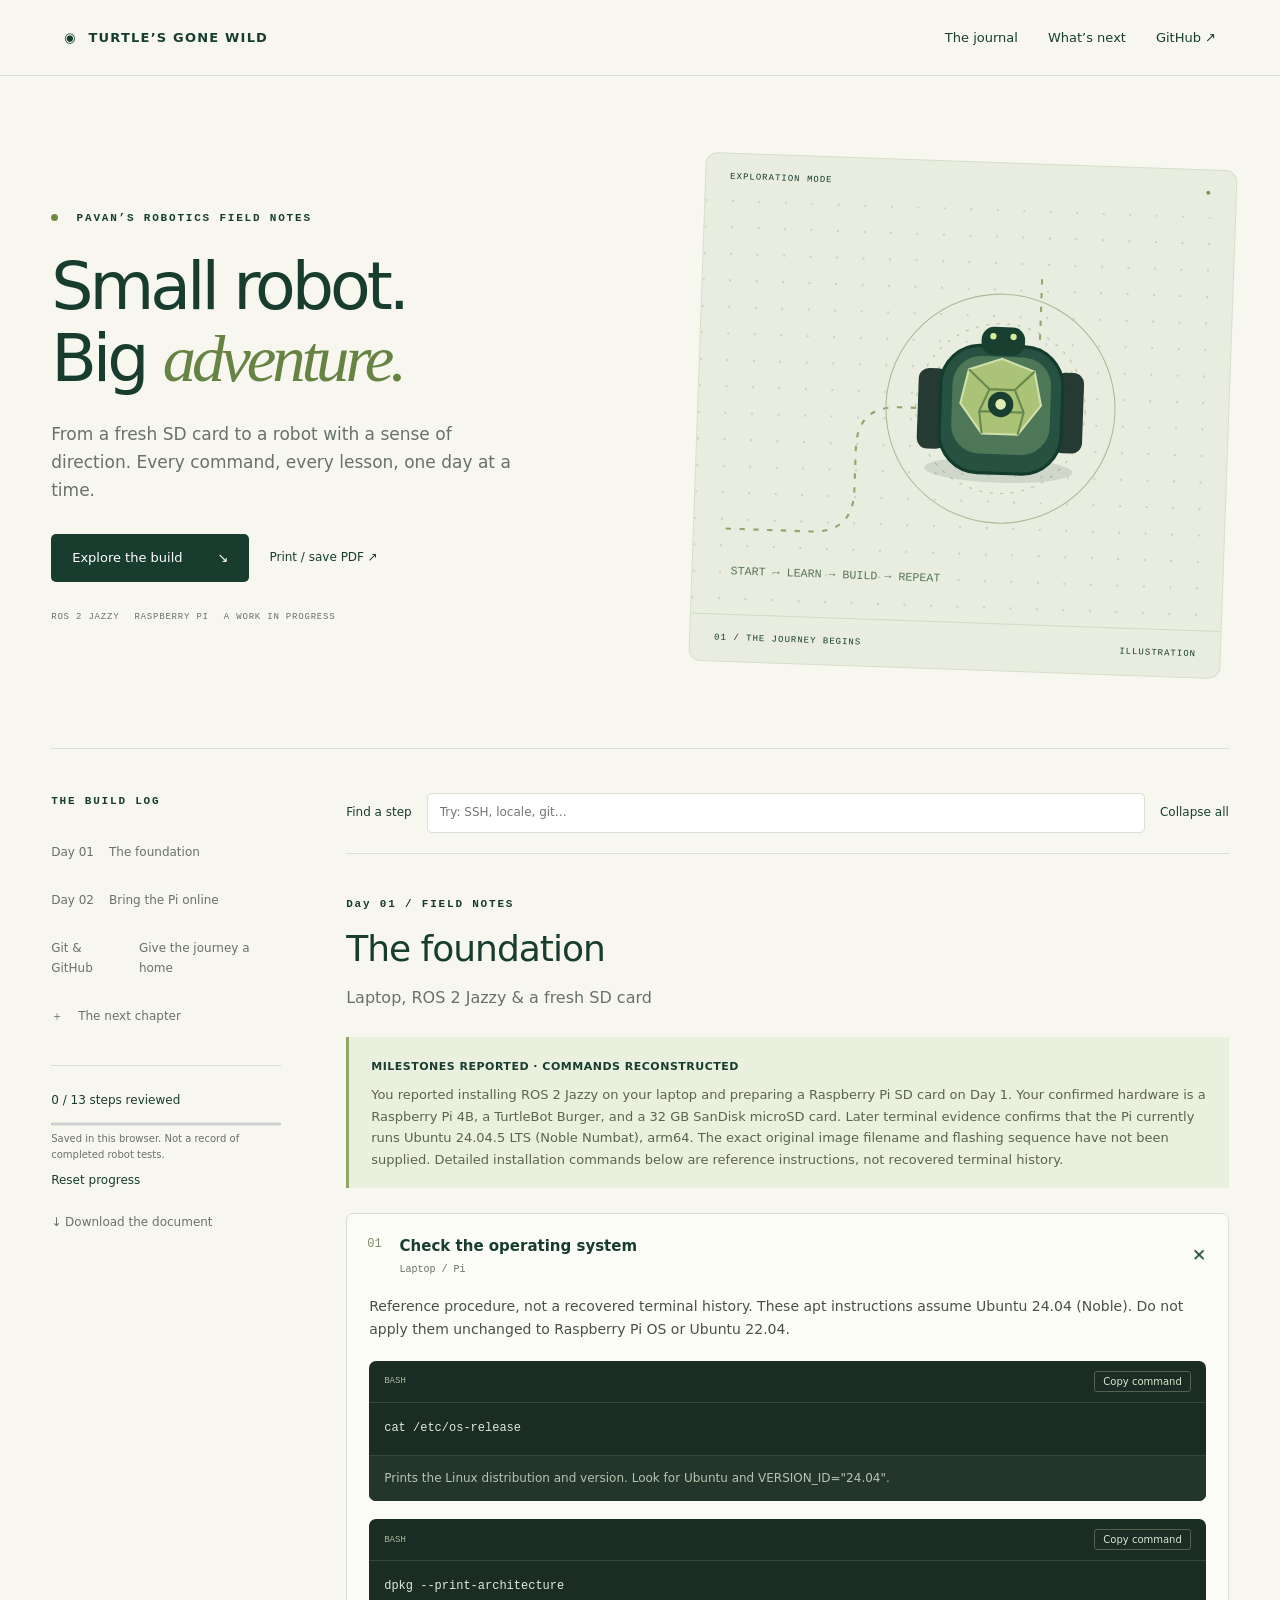
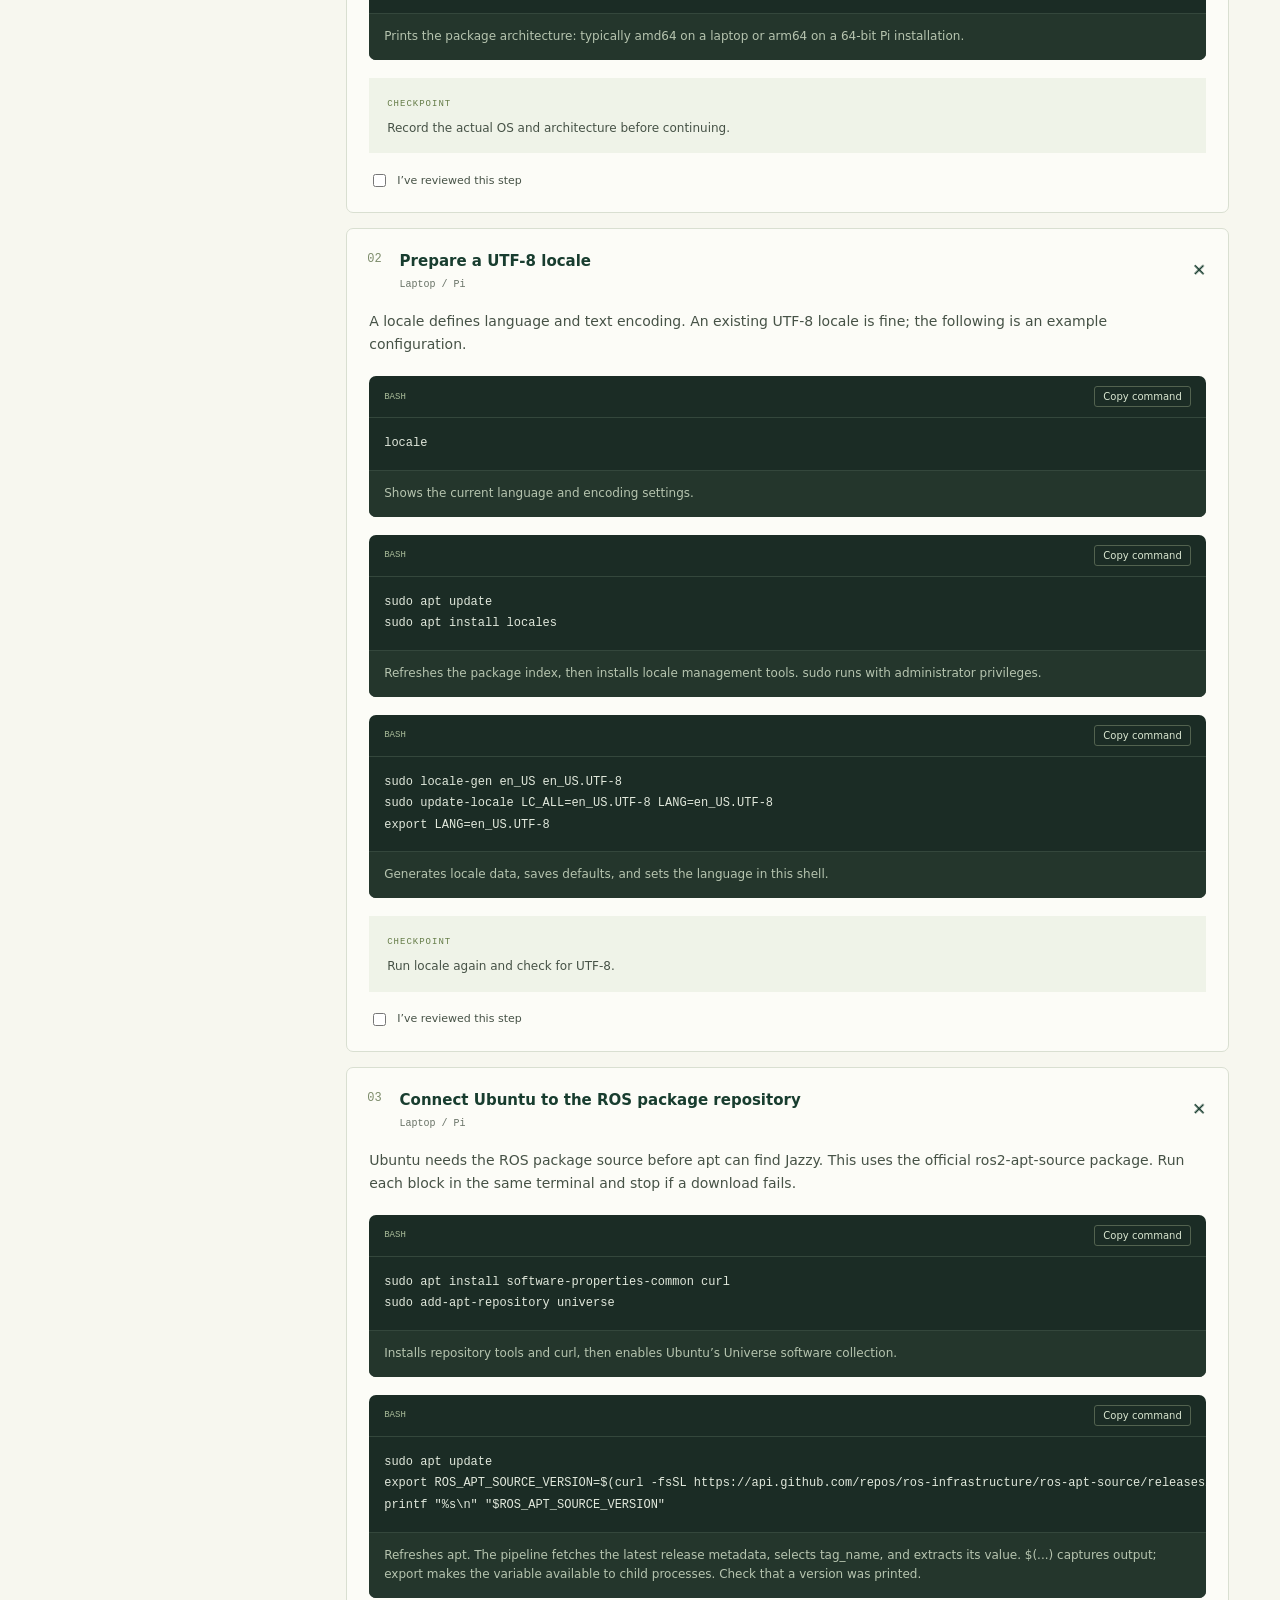
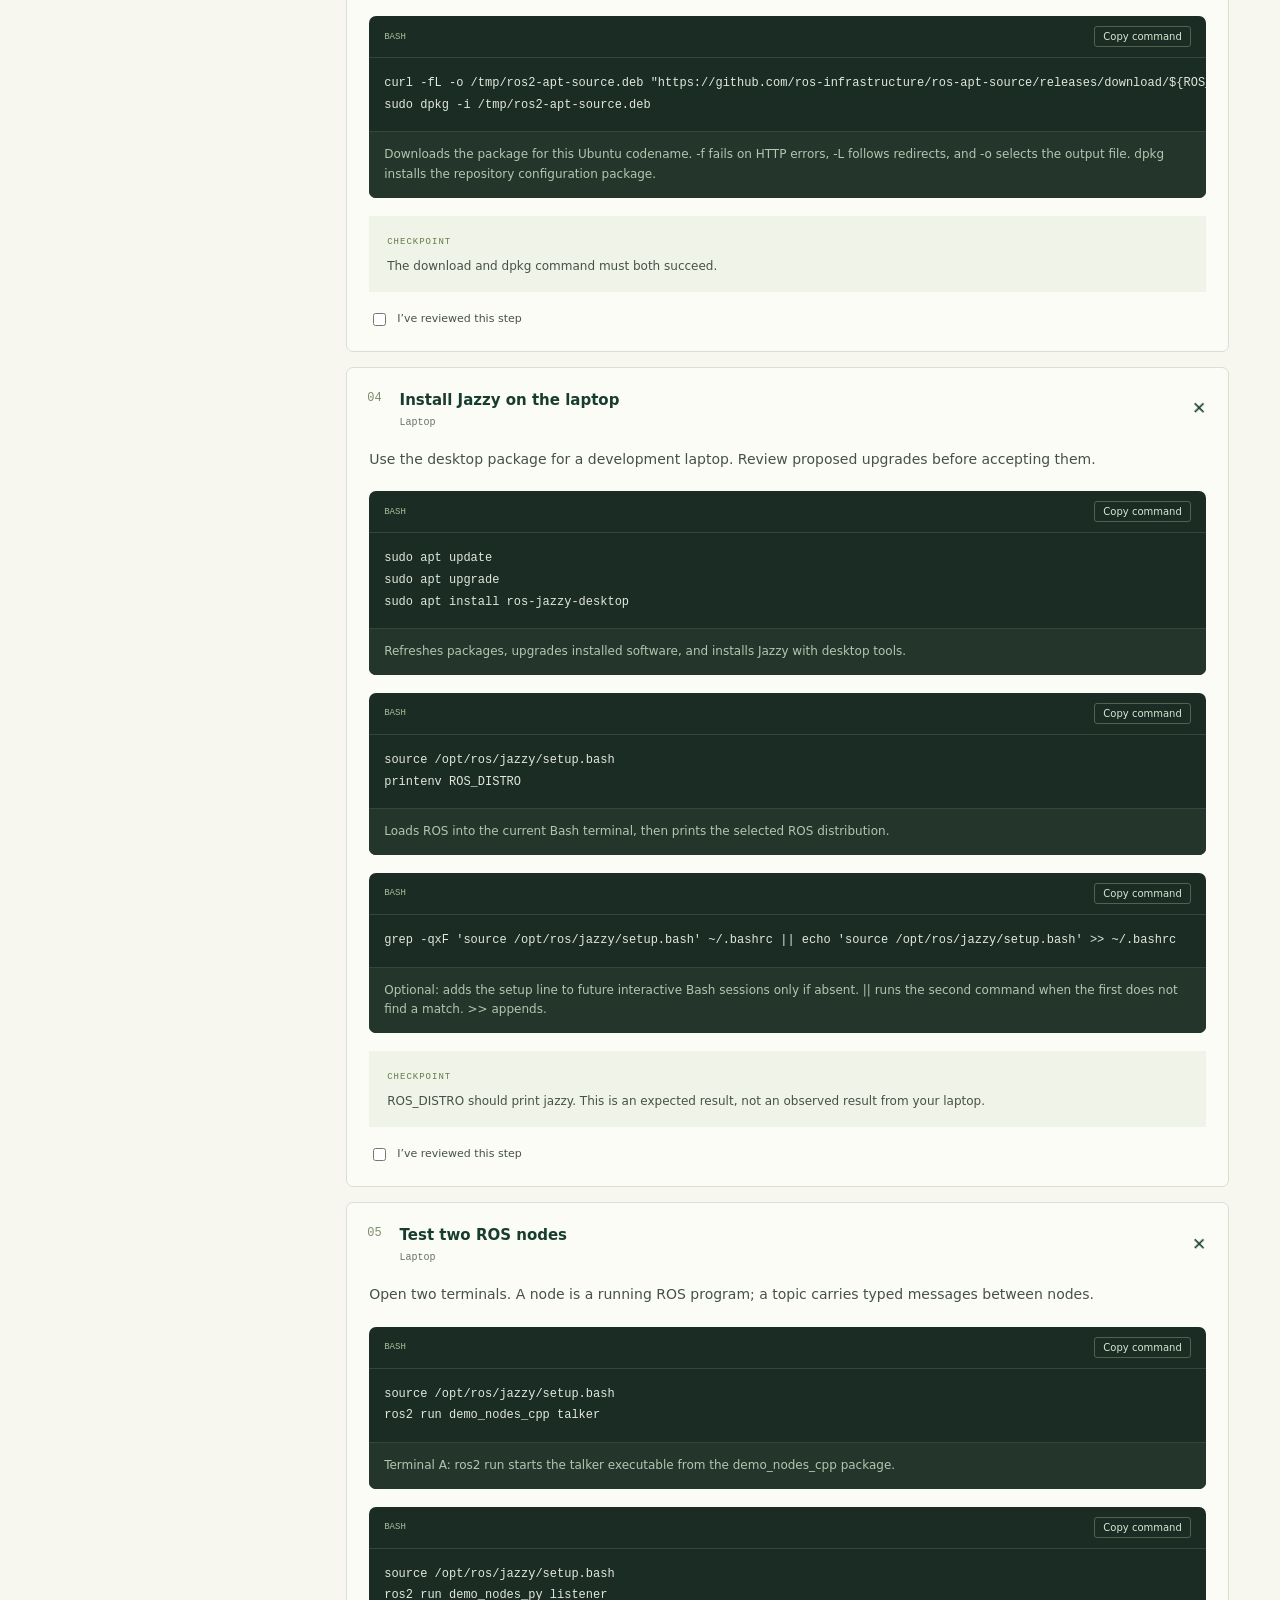
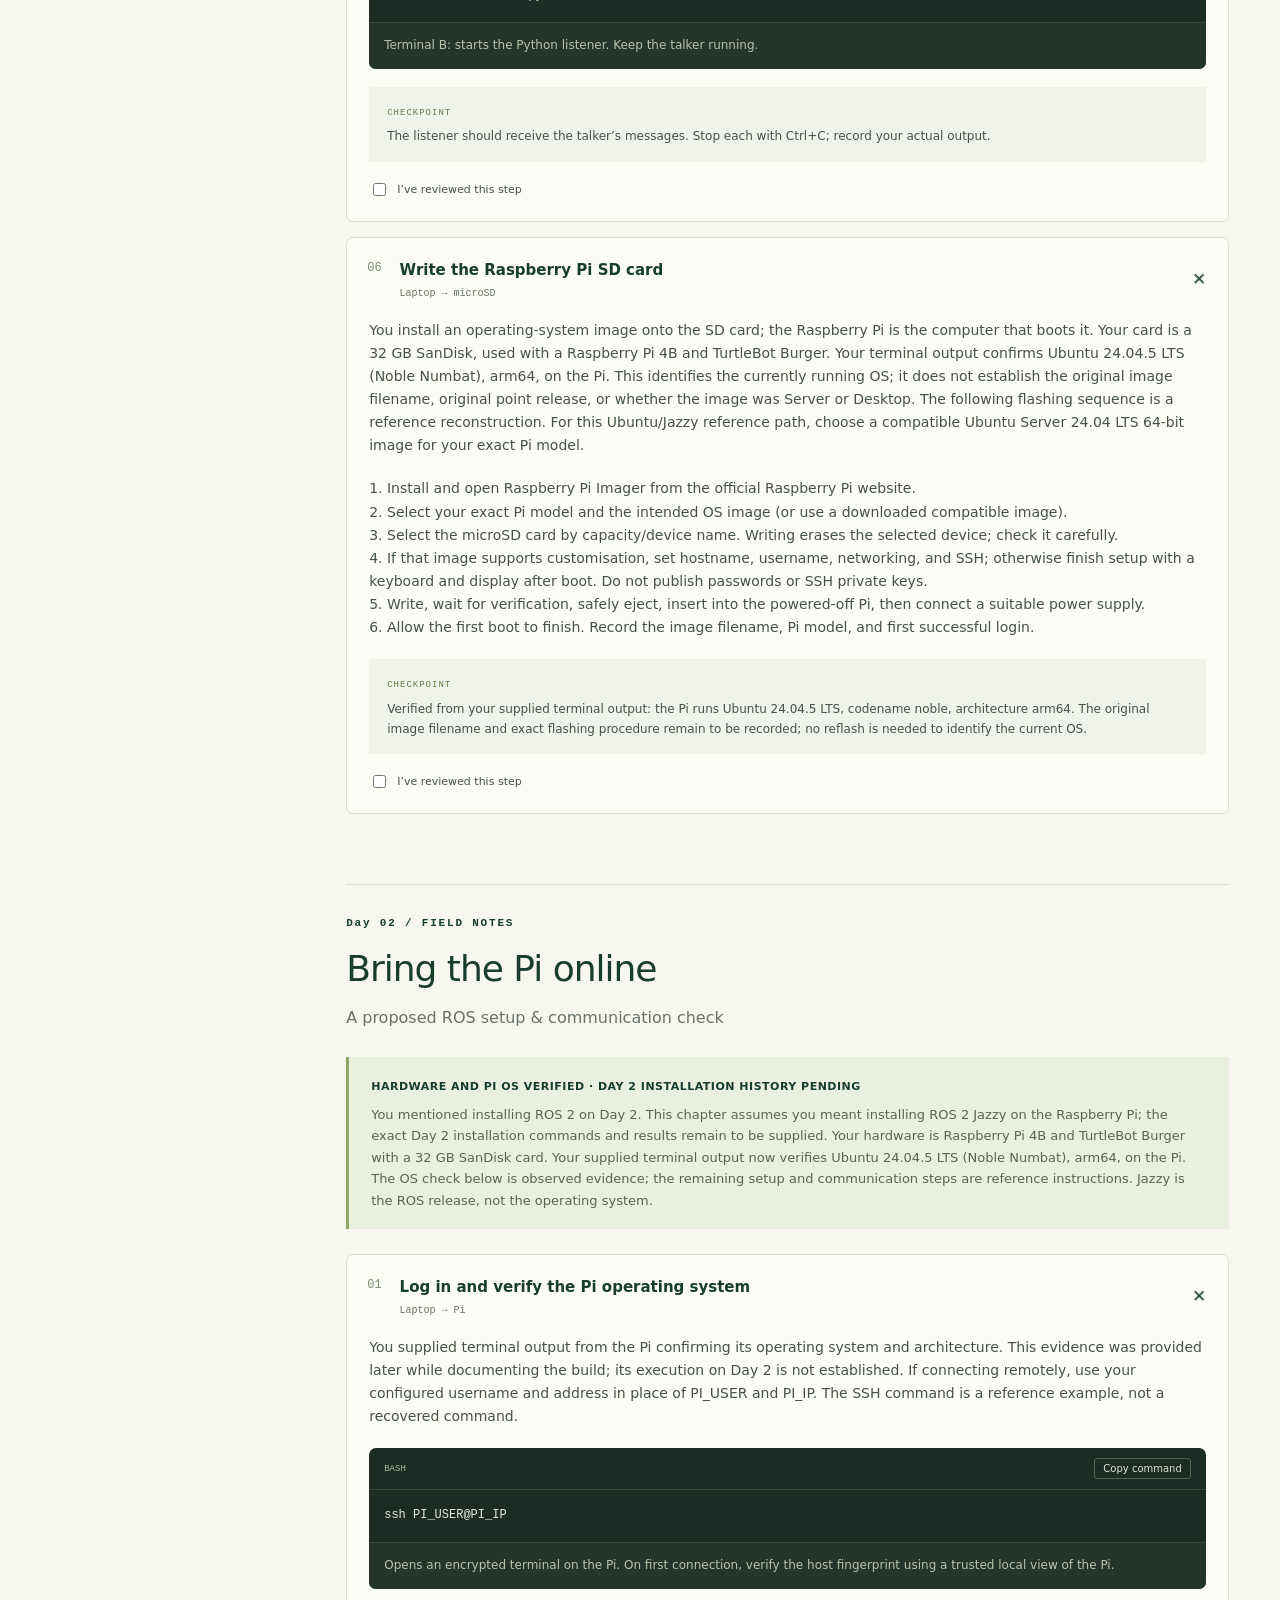
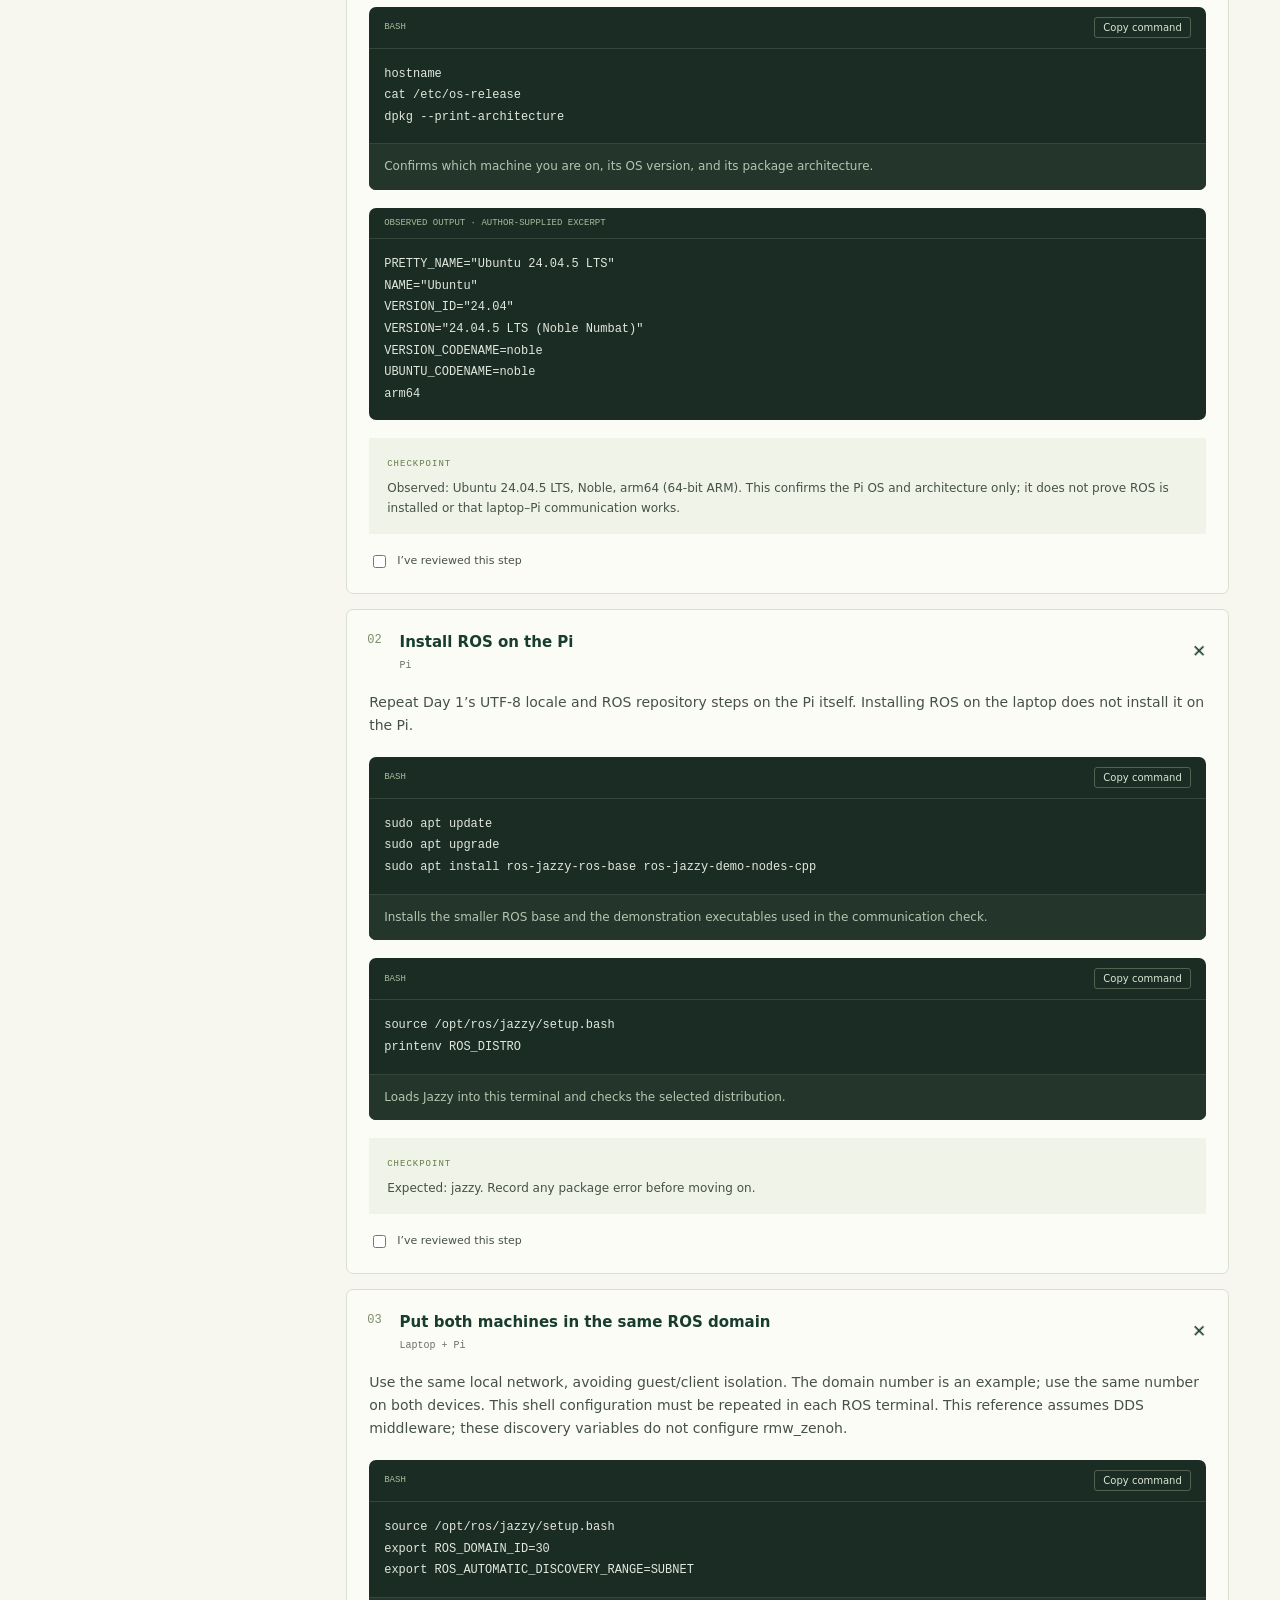
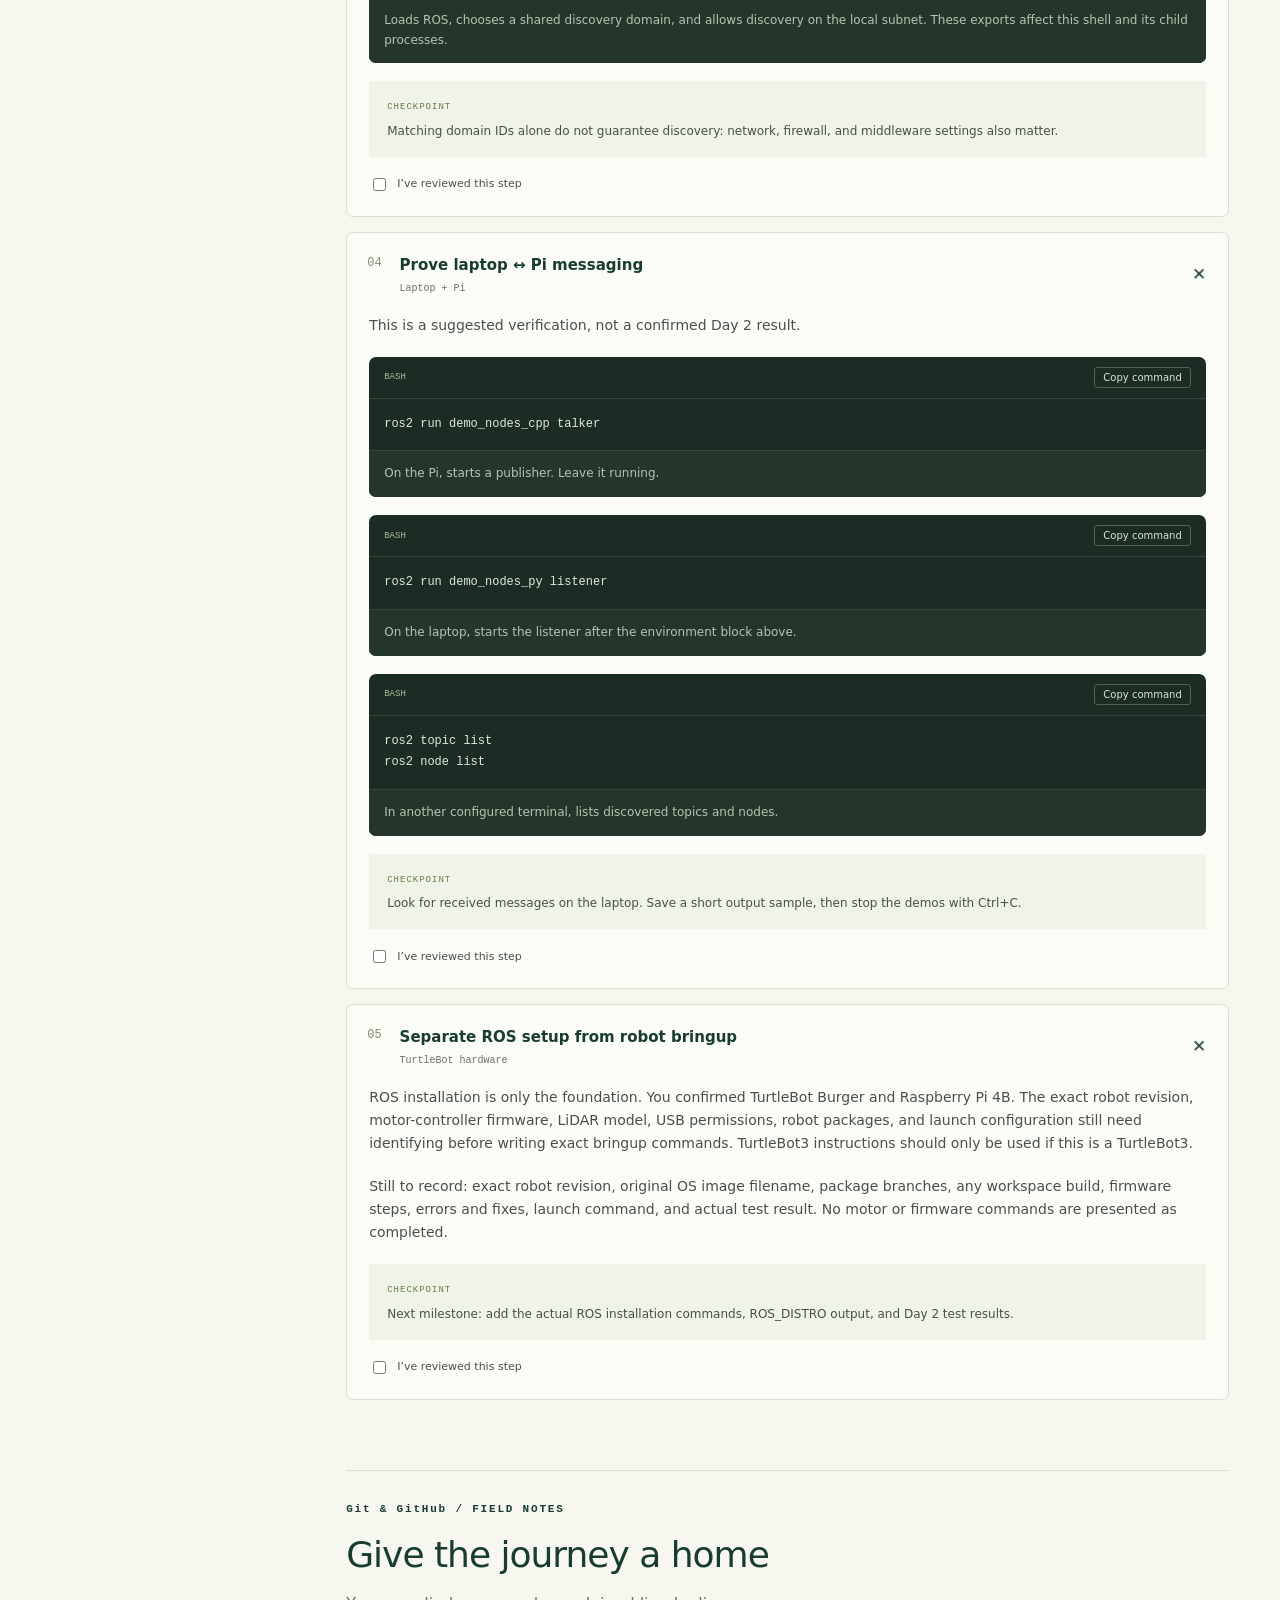
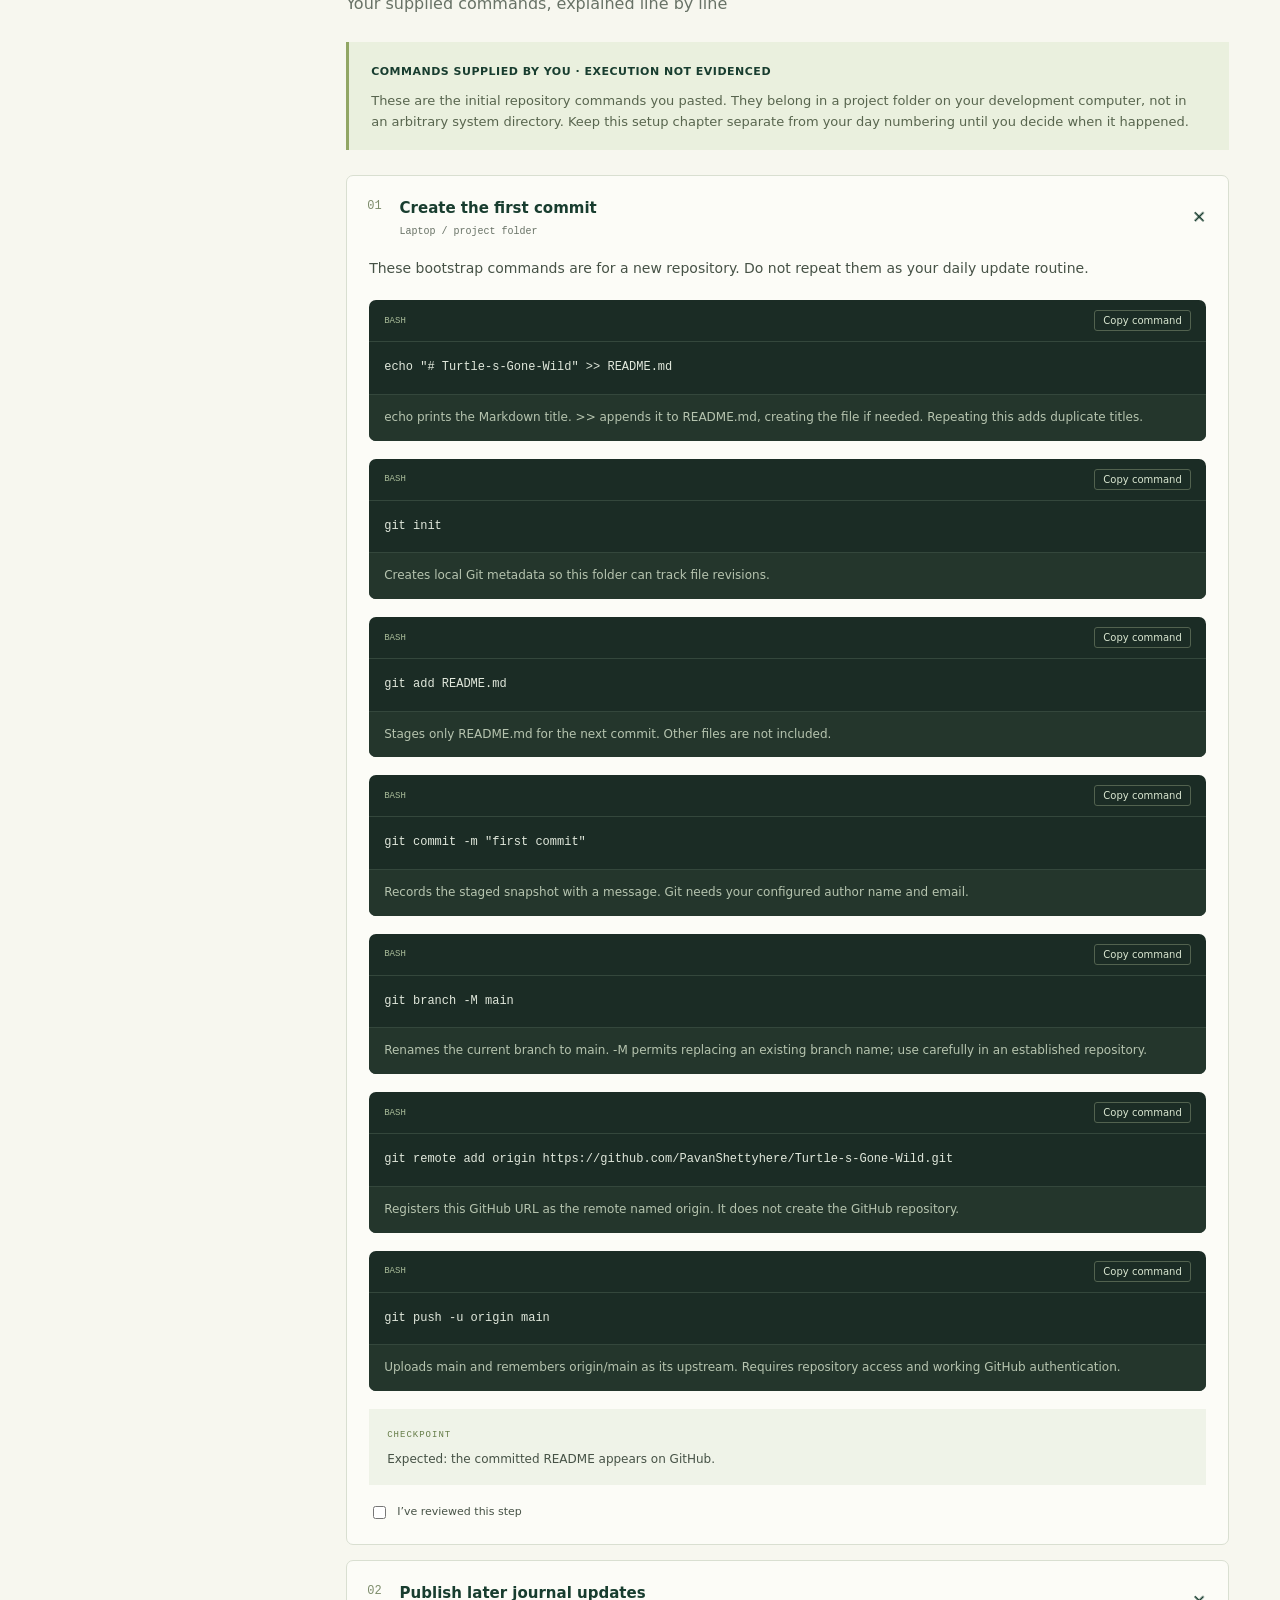
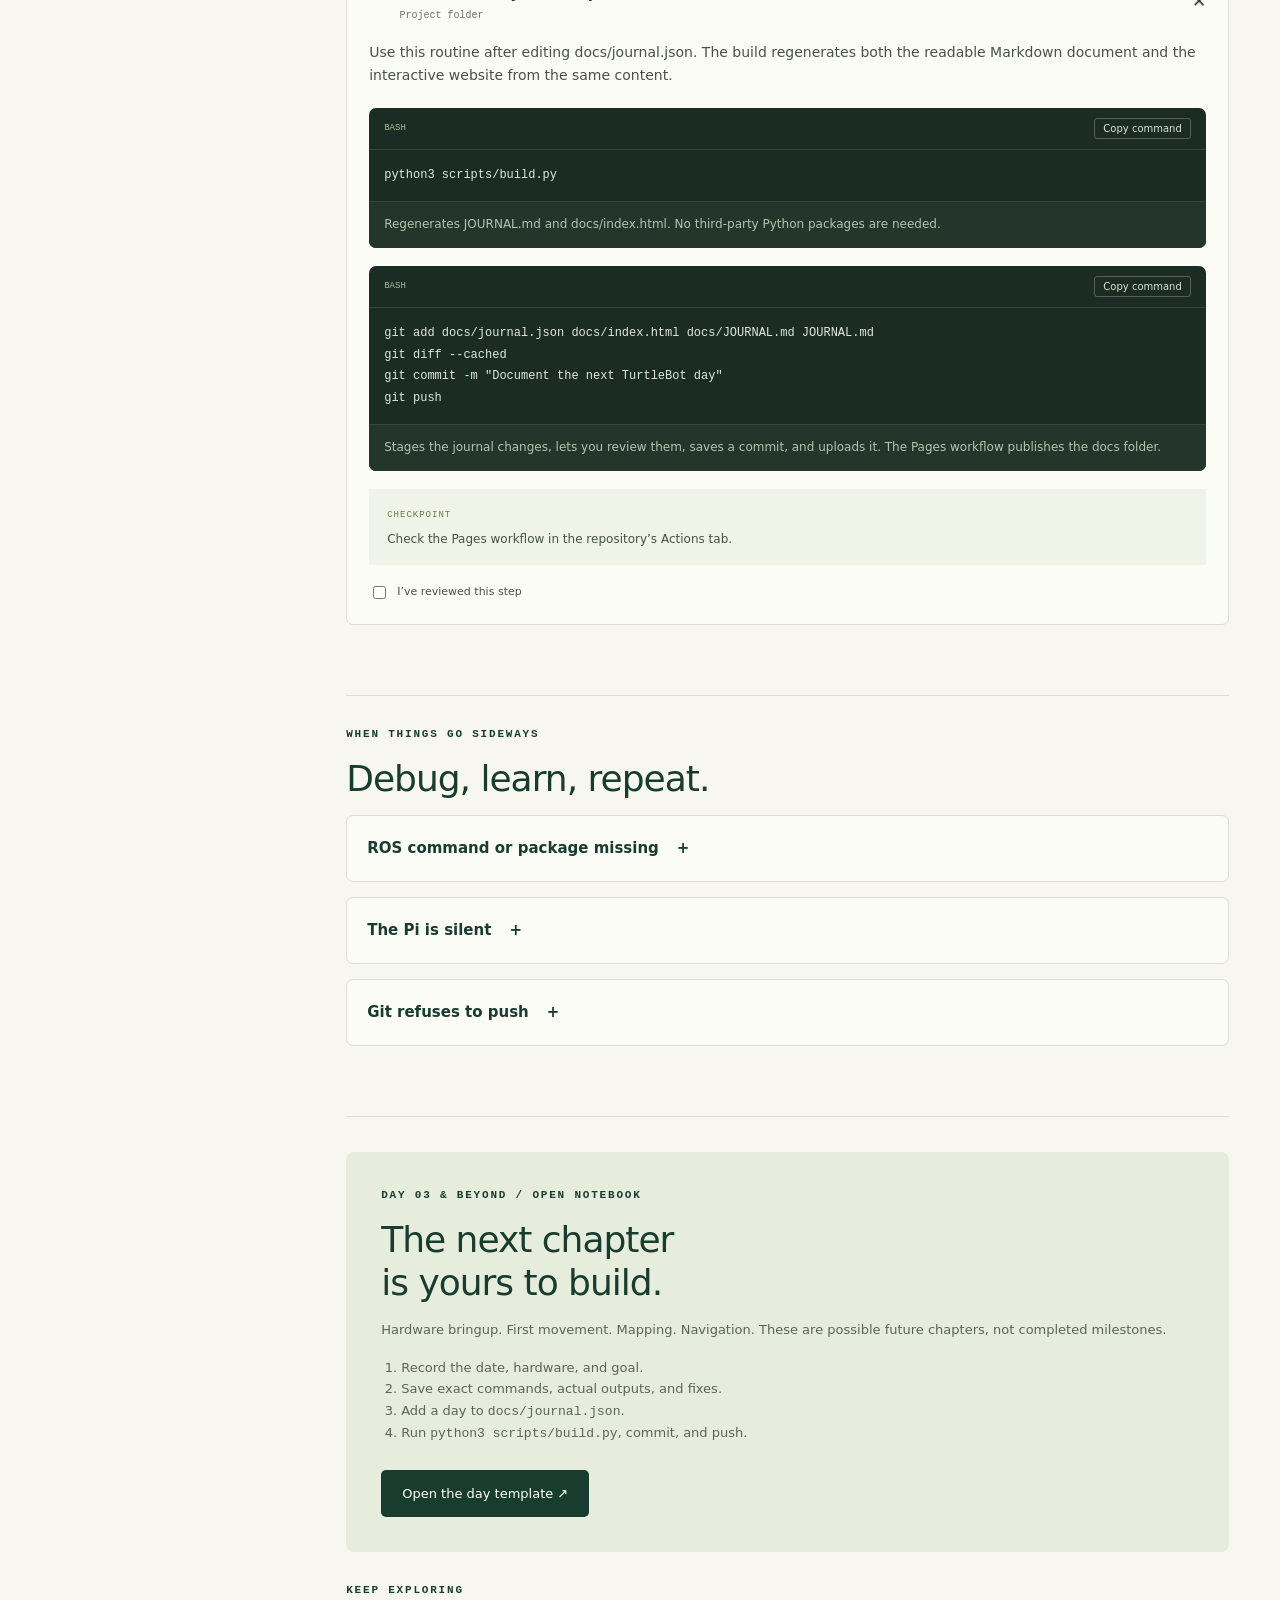
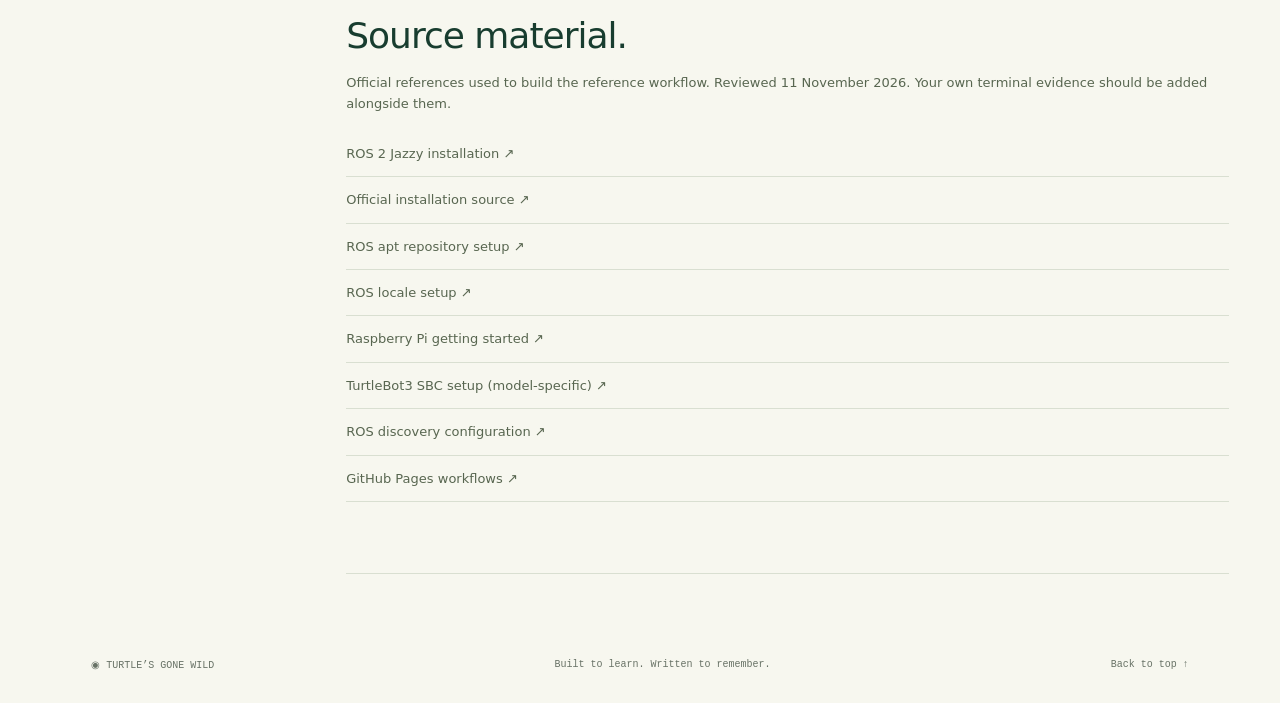
==== commit 4c863aa6: "Verify Pi Ubuntu Noble arm64 from supplied terminal evidence" ====
--- a/docs/index.html
+++ b/docs/index.html
@@ -2,7 +2,7 @@
 <header><a class="brand" href="#">◉ <span>TURTLE’S GONE WILD</span></a><nav aria-label="Main navigation"><a href="#day-1">The journal</a><a href="#roadmap">What’s next</a><a href="https://github.com/PavanShettyhere/Turtle-s-Gone-Wild">GitHub ↗</a></nav></header>
 <main><section class="hero"><div><div class="eyebrow"><span class="pulse"></span> PAVAN’S ROBOTICS FIELD NOTES</div><h1>Small robot.<br>Big <em>adventure.</em></h1><p class="lead">From a fresh SD card to a robot with a sense of direction. Every command, every lesson, one day at a time.</p><div class="hero-actions"><a class="button" href="#day-1">Explore the build <span>↘</span></a><button id="print" class="quiet">Print / save PDF ↗</button></div><div class="tags"><span>ROS 2 JAZZY</span><span>RASPBERRY PI</span><span>A WORK IN PROGRESS</span></div></div>
 <div class="robot-scene" role="img" aria-label="Animated top view of a robot following a dotted exploratory path; conceptual illustration, not a hardware model"><div class="scene-label">EXPLORATION MODE <span>●</span></div><svg viewBox="0 0 500 390" aria-hidden="true"><defs><pattern id="grid" width="25" height="25" patternUnits="userSpaceOnUse"><circle cx="1" cy="1" r="1" fill="#adb5a3" opacity=".6"/></pattern></defs><rect width="500" height="390" fill="url(#grid)"/><path d="M30 310 H110 Q150 310 150 270 V230 Q150 190 190 190 H270 Q320 190 320 140 V60" fill="none" stroke="#91a66d" stroke-width="2" stroke-dasharray="5 8"/><circle class="radar" cx="285" cy="188" r="108" fill="none" stroke="#adb997"/><circle cx="285" cy="188" r="80" fill="none" stroke="#b7c3a5" stroke-dasharray="3 7"/><g class="robot"><ellipse cx="285" cy="246" rx="70" ry="12" fill="#153e32" opacity=".12"/><rect x="207" y="152" width="28" height="76" rx="10" fill="#243a32"/><rect x="335" y="152" width="28" height="76" rx="10" fill="#243a32"/><rect x="228" y="129" width="115" height="120" rx="37" fill="#275242" stroke="#143c2d" stroke-width="3"/><rect x="239" y="139" width="93" height="92" rx="27" fill="#4d7756"/><path d="M254 152 L285 141 L316 152 L323 184 L302 212 H268 L247 184 Z" fill="#aac376" stroke="#d0dfab" stroke-width="2"/><path d="M254 152 L274 170 H298 L316 152 M274 170 L265 191 L268 212 M298 170 L307 191 L302 212 M265 191 H307" fill="none" stroke="#69894f" stroke-width="2"/><rect x="265" y="111" width="41" height="27" rx="12" fill="#193f31"/><circle cx="276" cy="120" r="3" fill="#d4eb99"/><circle cx="295" cy="120" r="3" fill="#d4eb99"/><circle cx="285" cy="184" r="12" fill="#193f31"/><circle cx="285" cy="184" r="5" fill="#e0edb2"/></g><text x="36" y="353" font-family="monospace" font-size="11" fill="#59745a">START → LEARN → BUILD → REPEAT</text></svg><div class="scene-bottom"><span>01 / THE JOURNEY BEGINS</span><span>ILLUSTRATION</span></div></div></section>
-<div class="journal-layout"><aside><div class="eyebrow">THE BUILD LOG</div><a href="#day-1">Day 01 <span>The foundation</span></a><a href="#day-2">Day 02 <span>Bring the Pi online</span></a><a href="#git">Git &amp; GitHub <span>Give the journey a home</span></a><a href="#roadmap">＋ <span>The next chapter</span></a><div class="progress-box"><span id="progress-label">Your reading progress</span><progress id="progress" value="0" max="100"></progress><small>Saved in this browser. Not a record of completed robot tests.</small><button class="quiet" id="reset">Reset progress</button></div><a href="JOURNAL.md" download>↓ Download the document</a></aside><div class="journal"><div class="toolbar"><label for="search">Find a step</label><input id="search" type="search" placeholder="Try: SSH, locale, git…"><button id="expand-all" class="quiet">Collapse all</button></div><p id="search-status" role="status"></p><section class="chapter" id="day-1" aria-labelledby="day-1-title"><div class="eyebrow">Day 01 / FIELD NOTES</div><h2 id="day-1-title">The foundation</h2><p class="chapter-sub">Laptop, ROS 2 Jazzy &amp; a fresh SD card</p><div class="notice"><strong>Milestones reported · commands reconstructed</strong><p>You reported installing ROS 2 Jazzy on your laptop and preparing a Raspberry Pi SD card on Day 1. The steps below explain a reference workflow; your original commands, dates, screenshots, and errors have not been supplied. Your confirmed hardware is a Raspberry Pi 4B, a TurtleBot Burger, and a 32 GB SanDisk microSD card. You described the card image as “Raspberry Pi”; the exact OS name, version, and 32-bit/64-bit architecture still need confirmation.</p></div><details class="step" id="day-1-step-1" open><summary><span class="step-no">01</span><span>Check the operating system<small>Laptop / Pi</small></span><span class="expand">+</span></summary><div class="step-body"><p>Reference procedure, not a recovered terminal history. These apt instructions assume Ubuntu 24.04 (Noble). Do not apply them unchanged to Raspberry Pi OS or Ubuntu 22.04.</p><div class="command"><div class="command-top"><span>BASH</span><button class="copy" type="button">Copy command</button></div><pre><code>cat /etc/os-release</code></pre><p>Prints the Linux distribution and version. Look for Ubuntu and VERSION_ID=&quot;24.04&quot;.</p></div><div class="command"><div class="command-top"><span>BASH</span><button class="copy" type="button">Copy command</button></div><pre><code>dpkg --print-architecture</code></pre><p>Prints the package architecture: typically amd64 on a laptop or arm64 on a 64-bit Pi installation.</p></div><div class="checkpoint"><strong>CHECKPOINT</strong><p>Record the actual OS and architecture before continuing.</p></div><label class="done"><input type="checkbox" data-key="day-1-1"> I’ve reviewed this step</label></div></details><details class="step" id="day-1-step-2" open><summary><span class="step-no">02</span><span>Prepare a UTF-8 locale<small>Laptop / Pi</small></span><span class="expand">+</span></summary><div class="step-body"><p>A locale defines language and text encoding. An existing UTF-8 locale is fine; the following is an example configuration.</p><div class="command"><div class="command-top"><span>BASH</span><button class="copy" type="button">Copy command</button></div><pre><code>locale</code></pre><p>Shows the current language and encoding settings.</p></div><div class="command"><div class="command-top"><span>BASH</span><button class="copy" type="button">Copy command</button></div><pre><code>sudo apt update
+<div class="journal-layout"><aside><div class="eyebrow">THE BUILD LOG</div><a href="#day-1">Day 01 <span>The foundation</span></a><a href="#day-2">Day 02 <span>Bring the Pi online</span></a><a href="#git">Git &amp; GitHub <span>Give the journey a home</span></a><a href="#roadmap">＋ <span>The next chapter</span></a><div class="progress-box"><span id="progress-label">Your reading progress</span><progress id="progress" value="0" max="100"></progress><small>Saved in this browser. Not a record of completed robot tests.</small><button class="quiet" id="reset">Reset progress</button></div><a href="JOURNAL.md" download>↓ Download the document</a></aside><div class="journal"><div class="toolbar"><label for="search">Find a step</label><input id="search" type="search" placeholder="Try: SSH, locale, git…"><button id="expand-all" class="quiet">Collapse all</button></div><p id="search-status" role="status"></p><section class="chapter" id="day-1" aria-labelledby="day-1-title"><div class="eyebrow">Day 01 / FIELD NOTES</div><h2 id="day-1-title">The foundation</h2><p class="chapter-sub">Laptop, ROS 2 Jazzy &amp; a fresh SD card</p><div class="notice"><strong>Milestones reported · commands reconstructed</strong><p>You reported installing ROS 2 Jazzy on your laptop and preparing a Raspberry Pi SD card on Day 1. Your confirmed hardware is a Raspberry Pi 4B, a TurtleBot Burger, and a 32 GB SanDisk microSD card. Later terminal evidence confirms that the Pi currently runs Ubuntu 24.04.5 LTS (Noble Numbat), arm64. The exact original image filename and flashing sequence have not been supplied. Detailed installation commands below are reference instructions, not recovered terminal history.</p></div><details class="step" id="day-1-step-1" open><summary><span class="step-no">01</span><span>Check the operating system<small>Laptop / Pi</small></span><span class="expand">+</span></summary><div class="step-body"><p>Reference procedure, not a recovered terminal history. These apt instructions assume Ubuntu 24.04 (Noble). Do not apply them unchanged to Raspberry Pi OS or Ubuntu 22.04.</p><div class="command"><div class="command-top"><span>BASH</span><button class="copy" type="button">Copy command</button></div><pre><code>cat /etc/os-release</code></pre><p>Prints the Linux distribution and version. Look for Ubuntu and VERSION_ID=&quot;24.04&quot;.</p></div><div class="command"><div class="command-top"><span>BASH</span><button class="copy" type="button">Copy command</button></div><pre><code>dpkg --print-architecture</code></pre><p>Prints the package architecture: typically amd64 on a laptop or arm64 on a 64-bit Pi installation.</p></div><div class="checkpoint"><strong>CHECKPOINT</strong><p>Record the actual OS and architecture before continuing.</p></div><label class="done"><input type="checkbox" data-key="day-1-1"> I’ve reviewed this step</label></div></details><details class="step" id="day-1-step-2" open><summary><span class="step-no">02</span><span>Prepare a UTF-8 locale<small>Laptop / Pi</small></span><span class="expand">+</span></summary><div class="step-body"><p>A locale defines language and text encoding. An existing UTF-8 locale is fine; the following is an example configuration.</p><div class="command"><div class="command-top"><span>BASH</span><button class="copy" type="button">Copy command</button></div><pre><code>locale</code></pre><p>Shows the current language and encoding settings.</p></div><div class="command"><div class="command-top"><span>BASH</span><button class="copy" type="button">Copy command</button></div><pre><code>sudo apt update
 sudo apt install locales</code></pre><p>Refreshes the package index, then installs locale management tools. sudo runs with administrator privileges.</p></div><div class="command"><div class="command-top"><span>BASH</span><button class="copy" type="button">Copy command</button></div><pre><code>sudo locale-gen en_US en_US.UTF-8
 sudo update-locale LC_ALL=en_US.UTF-8 LANG=en_US.UTF-8
 export LANG=en_US.UTF-8</code></pre><p>Generates locale data, saves defaults, and sets the language in this shell.</p></div><div class="checkpoint"><strong>CHECKPOINT</strong><p>Run locale again and check for UTF-8.</p></div><label class="done"><input type="checkbox" data-key="day-1-2"> I’ve reviewed this step</label></div></details><details class="step" id="day-1-step-3" open><summary><span class="step-no">03</span><span>Connect Ubuntu to the ROS package repository<small>Laptop / Pi</small></span><span class="expand">+</span></summary><div class="step-body"><p>Ubuntu needs the ROS package source before apt can find Jazzy. This uses the official ros2-apt-source package. Run each block in the same terminal and stop if a download fails.</p><div class="command"><div class="command-top"><span>BASH</span><button class="copy" type="button">Copy command</button></div><pre><code>sudo apt install software-properties-common curl
@@ -14,15 +14,21 @@
 sudo apt install ros-jazzy-desktop</code></pre><p>Refreshes packages, upgrades installed software, and installs Jazzy with desktop tools.</p></div><div class="command"><div class="command-top"><span>BASH</span><button class="copy" type="button">Copy command</button></div><pre><code>source /opt/ros/jazzy/setup.bash
 printenv ROS_DISTRO</code></pre><p>Loads ROS into the current Bash terminal, then prints the selected ROS distribution.</p></div><div class="command"><div class="command-top"><span>BASH</span><button class="copy" type="button">Copy command</button></div><pre><code>grep -qxF &#x27;source /opt/ros/jazzy/setup.bash&#x27; ~/.bashrc || echo &#x27;source /opt/ros/jazzy/setup.bash&#x27; &gt;&gt; ~/.bashrc</code></pre><p>Optional: adds the setup line to future interactive Bash sessions only if absent. || runs the second command when the first does not find a match. &gt;&gt; appends.</p></div><div class="checkpoint"><strong>CHECKPOINT</strong><p>ROS_DISTRO should print jazzy. This is an expected result, not an observed result from your laptop.</p></div><label class="done"><input type="checkbox" data-key="day-1-4"> I’ve reviewed this step</label></div></details><details class="step" id="day-1-step-5" open><summary><span class="step-no">05</span><span>Test two ROS nodes<small>Laptop</small></span><span class="expand">+</span></summary><div class="step-body"><p>Open two terminals. A node is a running ROS program; a topic carries typed messages between nodes.</p><div class="command"><div class="command-top"><span>BASH</span><button class="copy" type="button">Copy command</button></div><pre><code>source /opt/ros/jazzy/setup.bash
 ros2 run demo_nodes_cpp talker</code></pre><p>Terminal A: ros2 run starts the talker executable from the demo_nodes_cpp package.</p></div><div class="command"><div class="command-top"><span>BASH</span><button class="copy" type="button">Copy command</button></div><pre><code>source /opt/ros/jazzy/setup.bash
-ros2 run demo_nodes_py listener</code></pre><p>Terminal B: starts the Python listener. Keep the talker running.</p></div><div class="checkpoint"><strong>CHECKPOINT</strong><p>The listener should receive the talker’s messages. Stop each with Ctrl+C; record your actual output.</p></div><label class="done"><input type="checkbox" data-key="day-1-5"> I’ve reviewed this step</label></div></details><details class="step" id="day-1-step-6" open><summary><span class="step-no">06</span><span>Write the Raspberry Pi SD card<small>Laptop → microSD</small></span><span class="expand">+</span></summary><div class="step-body"><p>You install an operating-system image onto the SD card; the Raspberry Pi is the computer that boots it. Your card is a 32 GB SanDisk, used with a Raspberry Pi 4B and TurtleBot Burger. You described the installed image as “Raspberry Pi”; whether this means Raspberry Pi OS, and its release and architecture, remain unconfirmed. The Ubuntu image below is an alternative reference path, not a claim about the card you flashed. For this Ubuntu/Jazzy reference path, choose a compatible Ubuntu Server 24.04 LTS 64-bit image for your exact Pi model.</p><p>1. Install and open Raspberry Pi Imager from the official Raspberry Pi website.<br>2. Select your exact Pi model and the intended OS image (or use a downloaded compatible image).<br>3. Select the microSD card by capacity/device name. Writing erases the selected device; check it carefully.<br>4. If that image supports customisation, set hostname, username, networking, and SSH; otherwise finish setup with a keyboard and display after boot. Do not publish passwords or SSH private keys.<br>5. Write, wait for verification, safely eject, insert into the powered-off Pi, then connect a suitable power supply.<br>6. Allow the first boot to finish. Record the image filename, Pi model, and first successful login.</p><div class="checkpoint"><strong>CHECKPOINT</strong><p>Record the image filename and the output of cat /etc/os-release and dpkg --print-architecture from the Pi. Do not reflash the card just to match this reference.</p></div><label class="done"><input type="checkbox" data-key="day-1-6"> I’ve reviewed this step</label></div></details></section><section class="chapter" id="day-2" aria-labelledby="day-2-title"><div class="eyebrow">Day 02 / FIELD NOTES</div><h2 id="day-2-title">Bring the Pi online</h2><p class="chapter-sub">A proposed ROS setup &amp; communication check</p><div class="notice"><strong>Hardware confirmed · OS and Day 2 actions awaiting confirmation</strong><p>You mentioned installing ROS 2 on Day 2. This chapter assumes you meant installing ROS 2 Jazzy on the Raspberry Pi. That assumption and every result below need your confirmation. Jazzy is the ROS release, not a separate operating system. Your hardware is now confirmed as Raspberry Pi 4B and TurtleBot Burger with a 32 GB SanDisk card. Since the image was described as “Raspberry Pi,” the Ubuntu apt installation steps below are conditional reference instructions only; first identify the installed OS. Do not run the Ubuntu repository setup on Raspberry Pi OS.</p></div><details class="step" id="day-2-step-1" open><summary><span class="step-no">01</span><span>Log in and identify the Pi<small>Laptop → Pi</small></span><span class="expand">+</span></summary><div class="step-body"><p>Your Pi is a Raspberry Pi 4B. Identify the existing installation before changing it. Use the username and address you configured; replace PI_USER and PI_IP with real values. If SSH is not available, run the identification commands directly with a keyboard and display.</p><div class="command"><div class="command-top"><span>BASH</span><button class="copy" type="button">Copy command</button></div><pre><code>ssh PI_USER@PI_IP</code></pre><p>Opens an encrypted terminal on the Pi. On first connection, verify the host fingerprint using a trusted local view of the Pi.</p></div><div class="command"><div class="command-top"><span>BASH</span><button class="copy" type="button">Copy command</button></div><pre><code>hostname
+ros2 run demo_nodes_py listener</code></pre><p>Terminal B: starts the Python listener. Keep the talker running.</p></div><div class="checkpoint"><strong>CHECKPOINT</strong><p>The listener should receive the talker’s messages. Stop each with Ctrl+C; record your actual output.</p></div><label class="done"><input type="checkbox" data-key="day-1-5"> I’ve reviewed this step</label></div></details><details class="step" id="day-1-step-6" open><summary><span class="step-no">06</span><span>Write the Raspberry Pi SD card<small>Laptop → microSD</small></span><span class="expand">+</span></summary><div class="step-body"><p>You install an operating-system image onto the SD card; the Raspberry Pi is the computer that boots it. Your card is a 32 GB SanDisk, used with a Raspberry Pi 4B and TurtleBot Burger. Your terminal output confirms Ubuntu 24.04.5 LTS (Noble Numbat), arm64, on the Pi. This identifies the currently running OS; it does not establish the original image filename, original point release, or whether the image was Server or Desktop. The following flashing sequence is a reference reconstruction. For this Ubuntu/Jazzy reference path, choose a compatible Ubuntu Server 24.04 LTS 64-bit image for your exact Pi model.</p><p>1. Install and open Raspberry Pi Imager from the official Raspberry Pi website.<br>2. Select your exact Pi model and the intended OS image (or use a downloaded compatible image).<br>3. Select the microSD card by capacity/device name. Writing erases the selected device; check it carefully.<br>4. If that image supports customisation, set hostname, username, networking, and SSH; otherwise finish setup with a keyboard and display after boot. Do not publish passwords or SSH private keys.<br>5. Write, wait for verification, safely eject, insert into the powered-off Pi, then connect a suitable power supply.<br>6. Allow the first boot to finish. Record the image filename, Pi model, and first successful login.</p><div class="checkpoint"><strong>CHECKPOINT</strong><p>Verified from your supplied terminal output: the Pi runs Ubuntu 24.04.5 LTS, codename noble, architecture arm64. The original image filename and exact flashing procedure remain to be recorded; no reflash is needed to identify the current OS.</p></div><label class="done"><input type="checkbox" data-key="day-1-6"> I’ve reviewed this step</label></div></details></section><section class="chapter" id="day-2" aria-labelledby="day-2-title"><div class="eyebrow">Day 02 / FIELD NOTES</div><h2 id="day-2-title">Bring the Pi online</h2><p class="chapter-sub">A proposed ROS setup &amp; communication check</p><div class="notice"><strong>Hardware and Pi OS verified · Day 2 installation history pending</strong><p>You mentioned installing ROS 2 on Day 2. This chapter assumes you meant installing ROS 2 Jazzy on the Raspberry Pi; the exact Day 2 installation commands and results remain to be supplied. Your hardware is Raspberry Pi 4B and TurtleBot Burger with a 32 GB SanDisk card. Your supplied terminal output now verifies Ubuntu 24.04.5 LTS (Noble Numbat), arm64, on the Pi. The OS check below is observed evidence; the remaining setup and communication steps are reference instructions. Jazzy is the ROS release, not the operating system.</p></div><details class="step" id="day-2-step-1" open><summary><span class="step-no">01</span><span>Log in and verify the Pi operating system<small>Laptop → Pi</small></span><span class="expand">+</span></summary><div class="step-body"><p>You supplied terminal output from the Pi confirming its operating system and architecture. This evidence was provided later while documenting the build; its execution on Day 2 is not established. If connecting remotely, use your configured username and address in place of PI_USER and PI_IP. The SSH command is a reference example, not a recovered command.</p><div class="command"><div class="command-top"><span>BASH</span><button class="copy" type="button">Copy command</button></div><pre><code>ssh PI_USER@PI_IP</code></pre><p>Opens an encrypted terminal on the Pi. On first connection, verify the host fingerprint using a trusted local view of the Pi.</p></div><div class="command"><div class="command-top"><span>BASH</span><button class="copy" type="button">Copy command</button></div><pre><code>hostname
 cat /etc/os-release
-dpkg --print-architecture</code></pre><p>Confirms which machine you are on, its OS version, and its package architecture.</p></div><div class="checkpoint"><strong>CHECKPOINT</strong><p>Continue with this reference only for Ubuntu 24.04 arm64 on a compatible Pi.</p></div><label class="done"><input type="checkbox" data-key="day-2-1"> I’ve reviewed this step</label></div></details><details class="step" id="day-2-step-2" open><summary><span class="step-no">02</span><span>Install ROS on the Pi<small>Pi</small></span><span class="expand">+</span></summary><div class="step-body"><p>Repeat Day 1’s UTF-8 locale and ROS repository steps on the Pi itself. Installing ROS on the laptop does not install it on the Pi.</p><div class="command"><div class="command-top"><span>BASH</span><button class="copy" type="button">Copy command</button></div><pre><code>sudo apt update
+dpkg --print-architecture</code></pre><p>Confirms which machine you are on, its OS version, and its package architecture.</p></div><div class="command"><div class="command-top">OBSERVED OUTPUT · AUTHOR-SUPPLIED EXCERPT</div><pre><code>PRETTY_NAME=&quot;Ubuntu 24.04.5 LTS&quot;
+NAME=&quot;Ubuntu&quot;
+VERSION_ID=&quot;24.04&quot;
+VERSION=&quot;24.04.5 LTS (Noble Numbat)&quot;
+VERSION_CODENAME=noble
+UBUNTU_CODENAME=noble
+arm64</code></pre></div><div class="checkpoint"><strong>CHECKPOINT</strong><p>Observed: Ubuntu 24.04.5 LTS, Noble, arm64 (64-bit ARM). This confirms the Pi OS and architecture only; it does not prove ROS is installed or that laptop–Pi communication works.</p></div><label class="done"><input type="checkbox" data-key="day-2-1"> I’ve reviewed this step</label></div></details><details class="step" id="day-2-step-2" open><summary><span class="step-no">02</span><span>Install ROS on the Pi<small>Pi</small></span><span class="expand">+</span></summary><div class="step-body"><p>Repeat Day 1’s UTF-8 locale and ROS repository steps on the Pi itself. Installing ROS on the laptop does not install it on the Pi.</p><div class="command"><div class="command-top"><span>BASH</span><button class="copy" type="button">Copy command</button></div><pre><code>sudo apt update
 sudo apt upgrade
 sudo apt install ros-jazzy-ros-base ros-jazzy-demo-nodes-cpp</code></pre><p>Installs the smaller ROS base and the demonstration executables used in the communication check.</p></div><div class="command"><div class="command-top"><span>BASH</span><button class="copy" type="button">Copy command</button></div><pre><code>source /opt/ros/jazzy/setup.bash
 printenv ROS_DISTRO</code></pre><p>Loads Jazzy into this terminal and checks the selected distribution.</p></div><div class="checkpoint"><strong>CHECKPOINT</strong><p>Expected: jazzy. Record any package error before moving on.</p></div><label class="done"><input type="checkbox" data-key="day-2-2"> I’ve reviewed this step</label></div></details><details class="step" id="day-2-step-3" open><summary><span class="step-no">03</span><span>Put both machines in the same ROS domain<small>Laptop + Pi</small></span><span class="expand">+</span></summary><div class="step-body"><p>Use the same local network, avoiding guest/client isolation. The domain number is an example; use the same number on both devices. This shell configuration must be repeated in each ROS terminal. This reference assumes DDS middleware; these discovery variables do not configure rmw_zenoh.</p><div class="command"><div class="command-top"><span>BASH</span><button class="copy" type="button">Copy command</button></div><pre><code>source /opt/ros/jazzy/setup.bash
 export ROS_DOMAIN_ID=30
 export ROS_AUTOMATIC_DISCOVERY_RANGE=SUBNET</code></pre><p>Loads ROS, chooses a shared discovery domain, and allows discovery on the local subnet. These exports affect this shell and its child processes.</p></div><div class="checkpoint"><strong>CHECKPOINT</strong><p>Matching domain IDs alone do not guarantee discovery: network, firewall, and middleware settings also matter.</p></div><label class="done"><input type="checkbox" data-key="day-2-3"> I’ve reviewed this step</label></div></details><details class="step" id="day-2-step-4" open><summary><span class="step-no">04</span><span>Prove laptop ↔ Pi messaging<small>Laptop + Pi</small></span><span class="expand">+</span></summary><div class="step-body"><p>This is a suggested verification, not a confirmed Day 2 result.</p><div class="command"><div class="command-top"><span>BASH</span><button class="copy" type="button">Copy command</button></div><pre><code>ros2 run demo_nodes_cpp talker</code></pre><p>On the Pi, starts a publisher. Leave it running.</p></div><div class="command"><div class="command-top"><span>BASH</span><button class="copy" type="button">Copy command</button></div><pre><code>ros2 run demo_nodes_py listener</code></pre><p>On the laptop, starts the listener after the environment block above.</p></div><div class="command"><div class="command-top"><span>BASH</span><button class="copy" type="button">Copy command</button></div><pre><code>ros2 topic list
-ros2 node list</code></pre><p>In another configured terminal, lists discovered topics and nodes.</p></div><div class="checkpoint"><strong>CHECKPOINT</strong><p>Look for received messages on the laptop. Save a short output sample, then stop the demos with Ctrl+C.</p></div><label class="done"><input type="checkbox" data-key="day-2-4"> I’ve reviewed this step</label></div></details><details class="step" id="day-2-step-5" open><summary><span class="step-no">05</span><span>Separate ROS setup from robot bringup<small>TurtleBot hardware</small></span><span class="expand">+</span></summary><div class="step-body"><p>ROS installation is only the foundation. You confirmed TurtleBot Burger and Raspberry Pi 4B. The exact robot revision, installed OS, motor-controller firmware, LiDAR model, USB permissions, robot packages, and launch configuration still need identifying before writing exact bringup commands. TurtleBot3 instructions should only be used if this is a TurtleBot3.</p><p>Still to record: exact robot revision, OS image, package branches, any workspace build, firmware steps, errors and fixes, launch command, and actual test result. No motor or firmware commands are presented as completed.</p><div class="checkpoint"><strong>CHECKPOINT</strong><p>Next milestone: identify the installed OS and add the commands you actually ran on Day 2.</p></div><label class="done"><input type="checkbox" data-key="day-2-5"> I’ve reviewed this step</label></div></details></section><section class="chapter" id="git" aria-labelledby="git-title"><div class="eyebrow">Git &amp; GitHub / FIELD NOTES</div><h2 id="git-title">Give the journey a home</h2><p class="chapter-sub">Your supplied commands, explained line by line</p><div class="notice"><strong>Commands supplied by you · execution not evidenced</strong><p>These are the initial repository commands you pasted. They belong in a project folder on your development computer, not in an arbitrary system directory. Keep this setup chapter separate from your day numbering until you decide when it happened.</p></div><details class="step" id="git-step-1" open><summary><span class="step-no">01</span><span>Create the first commit<small>Laptop / project folder</small></span><span class="expand">+</span></summary><div class="step-body"><p>These bootstrap commands are for a new repository. Do not repeat them as your daily update routine.</p><div class="command"><div class="command-top"><span>BASH</span><button class="copy" type="button">Copy command</button></div><pre><code>echo &quot;# Turtle-s-Gone-Wild&quot; &gt;&gt; README.md</code></pre><p>echo prints the Markdown title. &gt;&gt; appends it to README.md, creating the file if needed. Repeating this adds duplicate titles.</p></div><div class="command"><div class="command-top"><span>BASH</span><button class="copy" type="button">Copy command</button></div><pre><code>git init</code></pre><p>Creates local Git metadata so this folder can track file revisions.</p></div><div class="command"><div class="command-top"><span>BASH</span><button class="copy" type="button">Copy command</button></div><pre><code>git add README.md</code></pre><p>Stages only README.md for the next commit. Other files are not included.</p></div><div class="command"><div class="command-top"><span>BASH</span><button class="copy" type="button">Copy command</button></div><pre><code>git commit -m &quot;first commit&quot;</code></pre><p>Records the staged snapshot with a message. Git needs your configured author name and email.</p></div><div class="command"><div class="command-top"><span>BASH</span><button class="copy" type="button">Copy command</button></div><pre><code>git branch -M main</code></pre><p>Renames the current branch to main. -M permits replacing an existing branch name; use carefully in an established repository.</p></div><div class="command"><div class="command-top"><span>BASH</span><button class="copy" type="button">Copy command</button></div><pre><code>git remote add origin https://github.com/PavanShettyhere/Turtle-s-Gone-Wild.git</code></pre><p>Registers this GitHub URL as the remote named origin. It does not create the GitHub repository.</p></div><div class="command"><div class="command-top"><span>BASH</span><button class="copy" type="button">Copy command</button></div><pre><code>git push -u origin main</code></pre><p>Uploads main and remembers origin/main as its upstream. Requires repository access and working GitHub authentication.</p></div><div class="checkpoint"><strong>CHECKPOINT</strong><p>Expected: the committed README appears on GitHub.</p></div><label class="done"><input type="checkbox" data-key="git-1"> I’ve reviewed this step</label></div></details><details class="step" id="git-step-2" open><summary><span class="step-no">02</span><span>Publish later journal updates<small>Project folder</small></span><span class="expand">+</span></summary><div class="step-body"><p>Use this routine after editing docs/journal.json. The build regenerates both the readable Markdown document and the interactive website from the same content.</p><div class="command"><div class="command-top"><span>BASH</span><button class="copy" type="button">Copy command</button></div><pre><code>python3 scripts/build.py</code></pre><p>Regenerates JOURNAL.md and docs/index.html. No third-party Python packages are needed.</p></div><div class="command"><div class="command-top"><span>BASH</span><button class="copy" type="button">Copy command</button></div><pre><code>git add docs/journal.json docs/index.html docs/JOURNAL.md JOURNAL.md
+ros2 node list</code></pre><p>In another configured terminal, lists discovered topics and nodes.</p></div><div class="checkpoint"><strong>CHECKPOINT</strong><p>Look for received messages on the laptop. Save a short output sample, then stop the demos with Ctrl+C.</p></div><label class="done"><input type="checkbox" data-key="day-2-4"> I’ve reviewed this step</label></div></details><details class="step" id="day-2-step-5" open><summary><span class="step-no">05</span><span>Separate ROS setup from robot bringup<small>TurtleBot hardware</small></span><span class="expand">+</span></summary><div class="step-body"><p>ROS installation is only the foundation. You confirmed TurtleBot Burger and Raspberry Pi 4B. The exact robot revision, motor-controller firmware, LiDAR model, USB permissions, robot packages, and launch configuration still need identifying before writing exact bringup commands. TurtleBot3 instructions should only be used if this is a TurtleBot3.</p><p>Still to record: exact robot revision, original OS image filename, package branches, any workspace build, firmware steps, errors and fixes, launch command, and actual test result. No motor or firmware commands are presented as completed.</p><div class="checkpoint"><strong>CHECKPOINT</strong><p>Next milestone: add the actual ROS installation commands, ROS_DISTRO output, and Day 2 test results.</p></div><label class="done"><input type="checkbox" data-key="day-2-5"> I’ve reviewed this step</label></div></details></section><section class="chapter" id="git" aria-labelledby="git-title"><div class="eyebrow">Git &amp; GitHub / FIELD NOTES</div><h2 id="git-title">Give the journey a home</h2><p class="chapter-sub">Your supplied commands, explained line by line</p><div class="notice"><strong>Commands supplied by you · execution not evidenced</strong><p>These are the initial repository commands you pasted. They belong in a project folder on your development computer, not in an arbitrary system directory. Keep this setup chapter separate from your day numbering until you decide when it happened.</p></div><details class="step" id="git-step-1" open><summary><span class="step-no">01</span><span>Create the first commit<small>Laptop / project folder</small></span><span class="expand">+</span></summary><div class="step-body"><p>These bootstrap commands are for a new repository. Do not repeat them as your daily update routine.</p><div class="command"><div class="command-top"><span>BASH</span><button class="copy" type="button">Copy command</button></div><pre><code>echo &quot;# Turtle-s-Gone-Wild&quot; &gt;&gt; README.md</code></pre><p>echo prints the Markdown title. &gt;&gt; appends it to README.md, creating the file if needed. Repeating this adds duplicate titles.</p></div><div class="command"><div class="command-top"><span>BASH</span><button class="copy" type="button">Copy command</button></div><pre><code>git init</code></pre><p>Creates local Git metadata so this folder can track file revisions.</p></div><div class="command"><div class="command-top"><span>BASH</span><button class="copy" type="button">Copy command</button></div><pre><code>git add README.md</code></pre><p>Stages only README.md for the next commit. Other files are not included.</p></div><div class="command"><div class="command-top"><span>BASH</span><button class="copy" type="button">Copy command</button></div><pre><code>git commit -m &quot;first commit&quot;</code></pre><p>Records the staged snapshot with a message. Git needs your configured author name and email.</p></div><div class="command"><div class="command-top"><span>BASH</span><button class="copy" type="button">Copy command</button></div><pre><code>git branch -M main</code></pre><p>Renames the current branch to main. -M permits replacing an existing branch name; use carefully in an established repository.</p></div><div class="command"><div class="command-top"><span>BASH</span><button class="copy" type="button">Copy command</button></div><pre><code>git remote add origin https://github.com/PavanShettyhere/Turtle-s-Gone-Wild.git</code></pre><p>Registers this GitHub URL as the remote named origin. It does not create the GitHub repository.</p></div><div class="command"><div class="command-top"><span>BASH</span><button class="copy" type="button">Copy command</button></div><pre><code>git push -u origin main</code></pre><p>Uploads main and remembers origin/main as its upstream. Requires repository access and working GitHub authentication.</p></div><div class="checkpoint"><strong>CHECKPOINT</strong><p>Expected: the committed README appears on GitHub.</p></div><label class="done"><input type="checkbox" data-key="git-1"> I’ve reviewed this step</label></div></details><details class="step" id="git-step-2" open><summary><span class="step-no">02</span><span>Publish later journal updates<small>Project folder</small></span><span class="expand">+</span></summary><div class="step-body"><p>Use this routine after editing docs/journal.json. The build regenerates both the readable Markdown document and the interactive website from the same content.</p><div class="command"><div class="command-top"><span>BASH</span><button class="copy" type="button">Copy command</button></div><pre><code>python3 scripts/build.py</code></pre><p>Regenerates JOURNAL.md and docs/index.html. No third-party Python packages are needed.</p></div><div class="command"><div class="command-top"><span>BASH</span><button class="copy" type="button">Copy command</button></div><pre><code>git add docs/journal.json docs/index.html docs/JOURNAL.md JOURNAL.md
 git diff --cached
 git commit -m &quot;Document the next TurtleBot day&quot;
 git push</code></pre><p>Stages the journal changes, lets you review them, saves a commit, and uploads it. The Pages workflow publishes the docs folder.</p></div><div class="checkpoint"><strong>CHECKPOINT</strong><p>Check the Pages workflow in the repository’s Actions tab.</p></div><label class="done"><input type="checkbox" data-key="git-2"> I’ve reviewed this step</label></div></details></section><section class="chapter" id="troubleshooting"><div class="eyebrow">WHEN THINGS GO SIDEWAYS</div><h2>Debug, learn, repeat.</h2><details class="step"><summary>ROS command or package missing <span>+</span></summary><div class="step-body"><p>Source /opt/ros/jazzy/setup.bash in the current terminal. If installation failed, check Ubuntu version, ROS repository configuration, network access, and apt errors.</p></div></details><details class="step"><summary>The Pi is silent <span>+</span></summary><div class="step-body"><p>For SSH, check the address, boot completion, and enabled SSH service. For ROS discovery, test talker/listener locally first, then check shared domain, subnet discovery, network isolation, and firewall rules. Do not disable the firewall blindly.</p></div></details><details class="step"><summary>Git refuses to push <span>+</span></summary><div class="step-body"><p>Check authentication and the remote URL. If the remote has new commits, fetch and inspect them before merging. Do not force-push over remote work.</p></div></details></section>
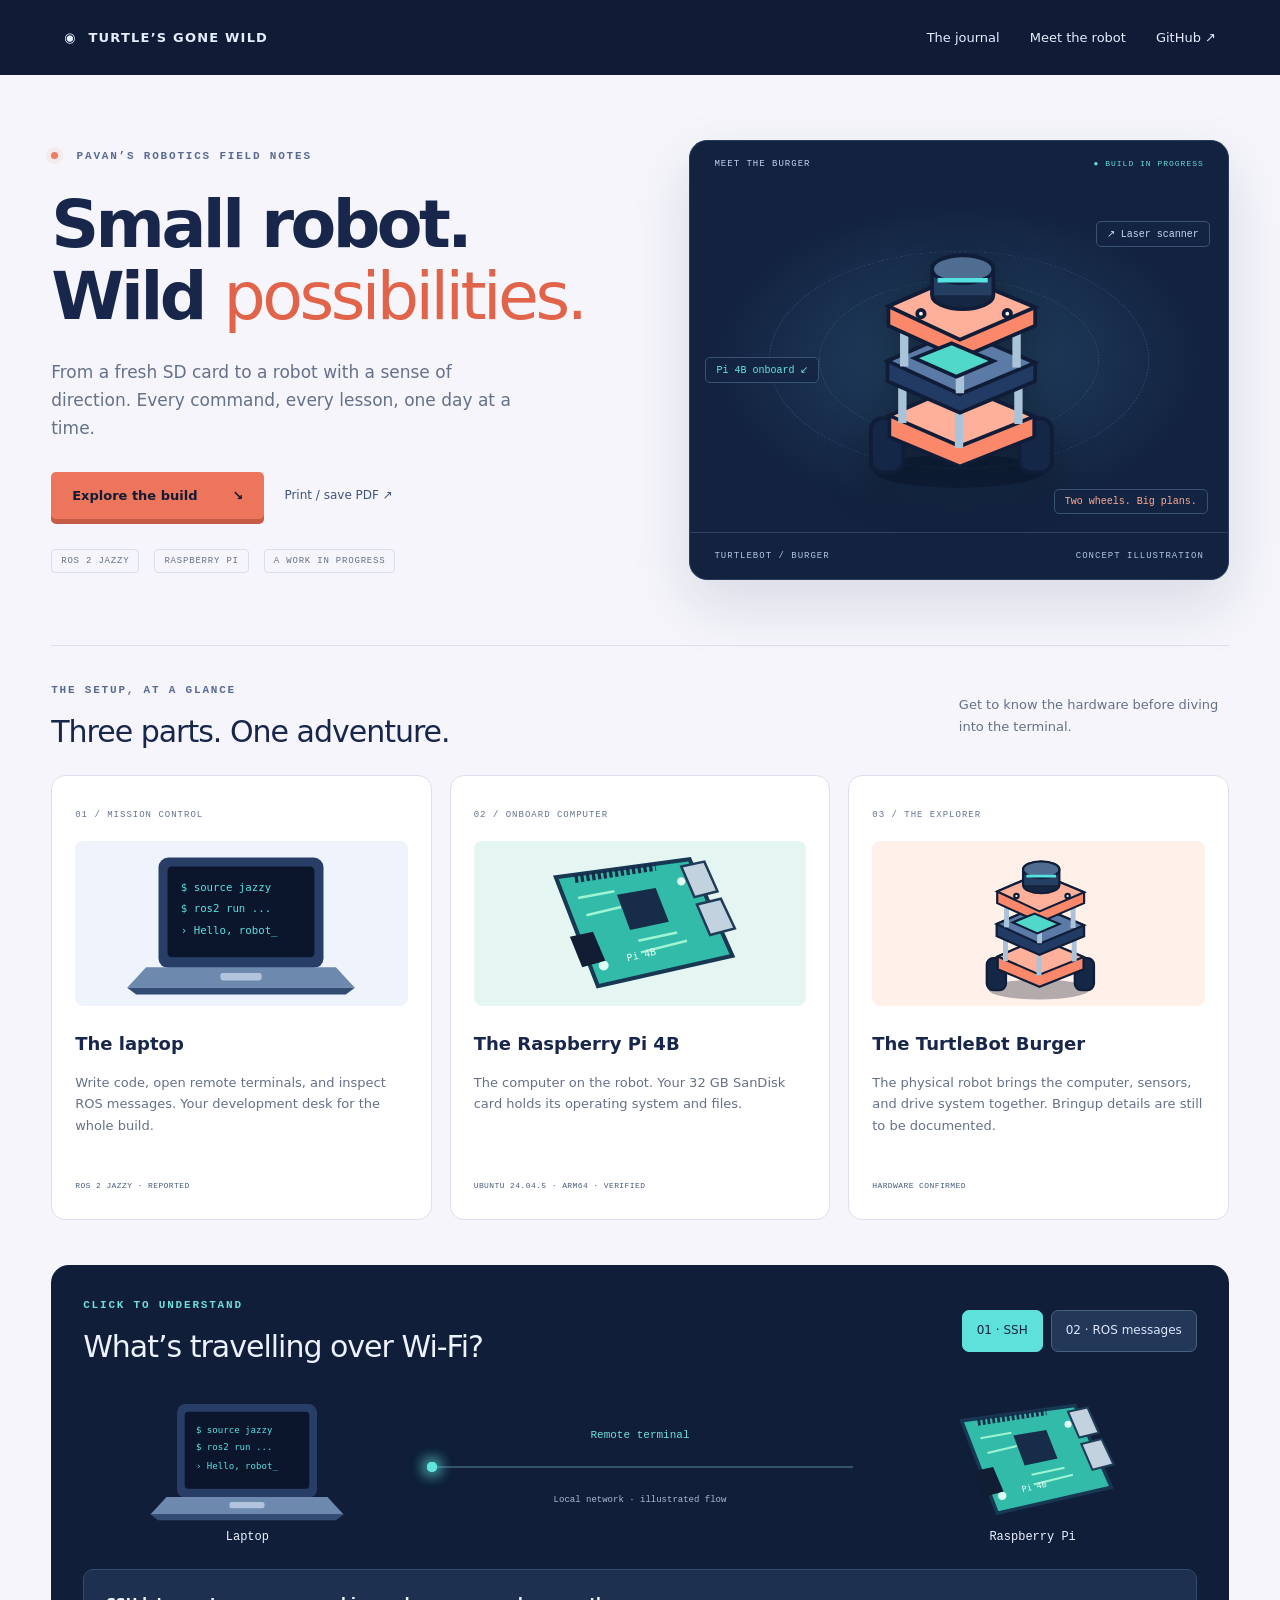
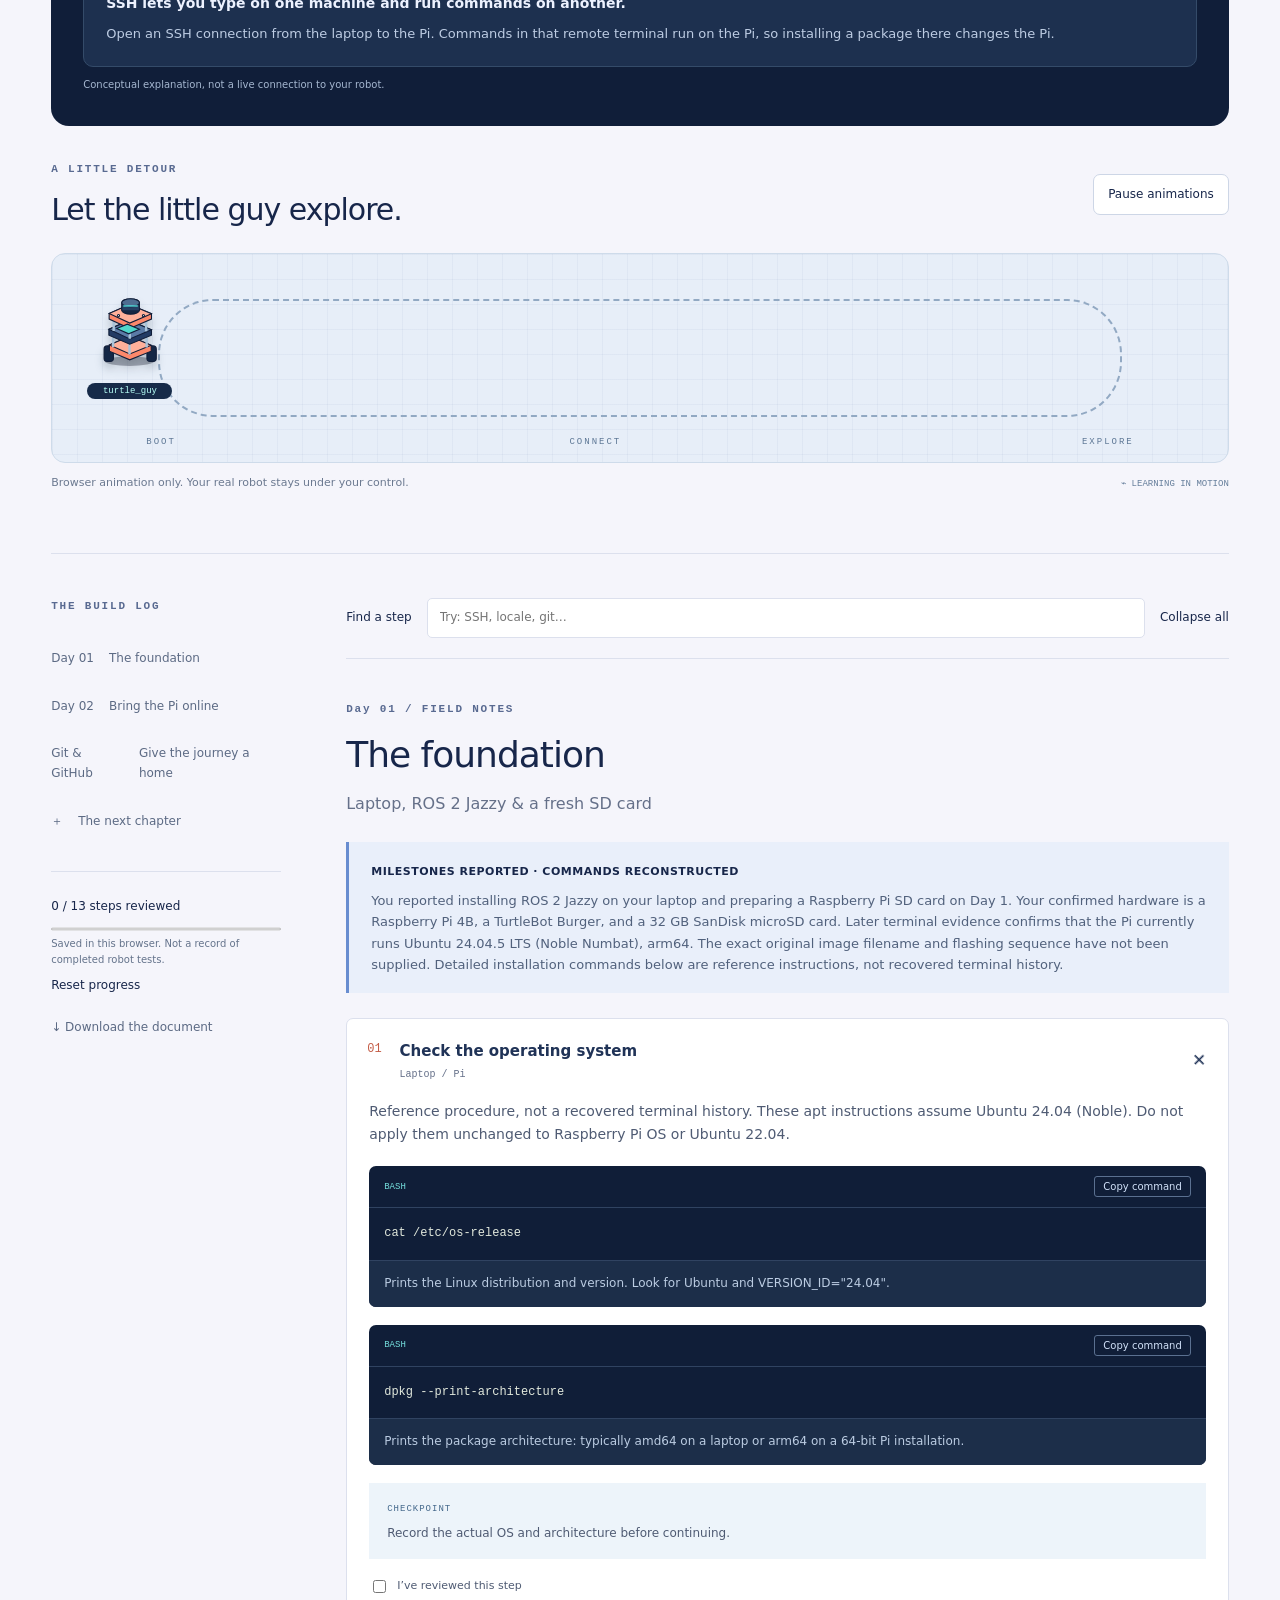
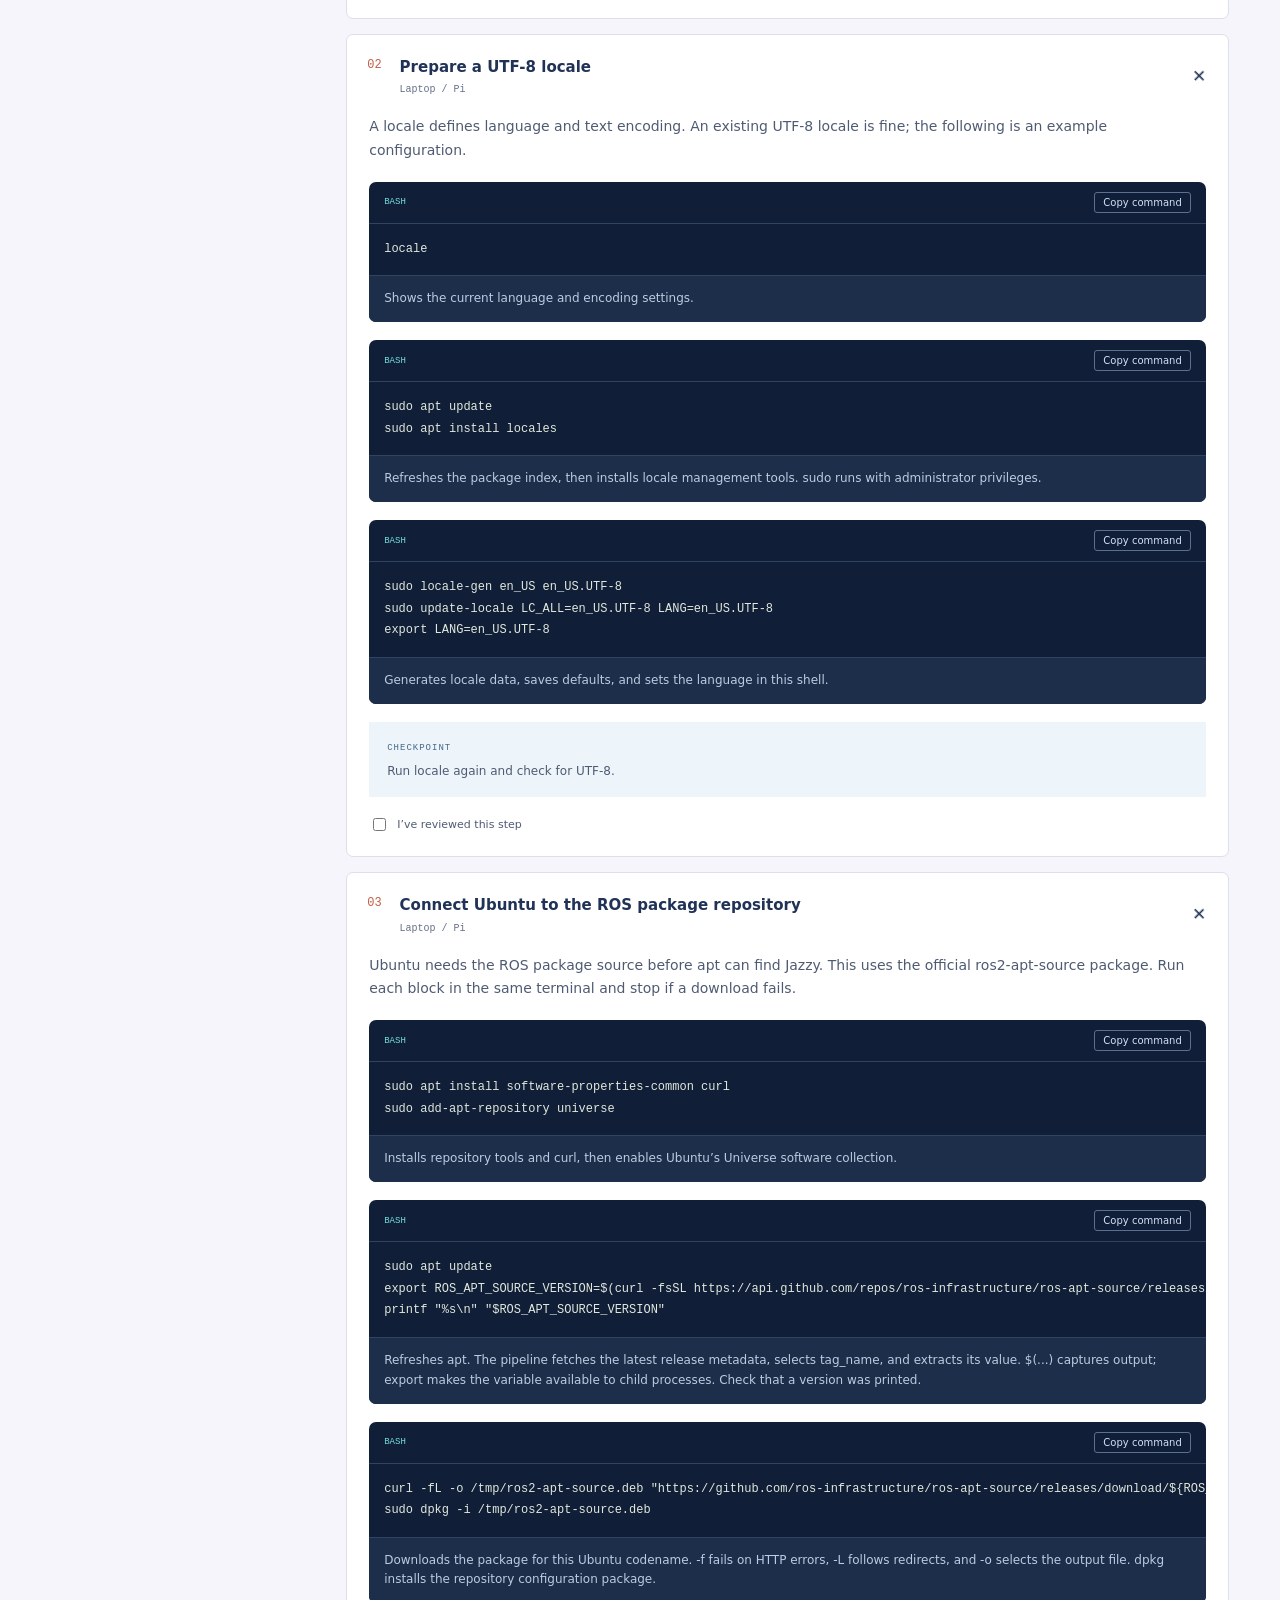
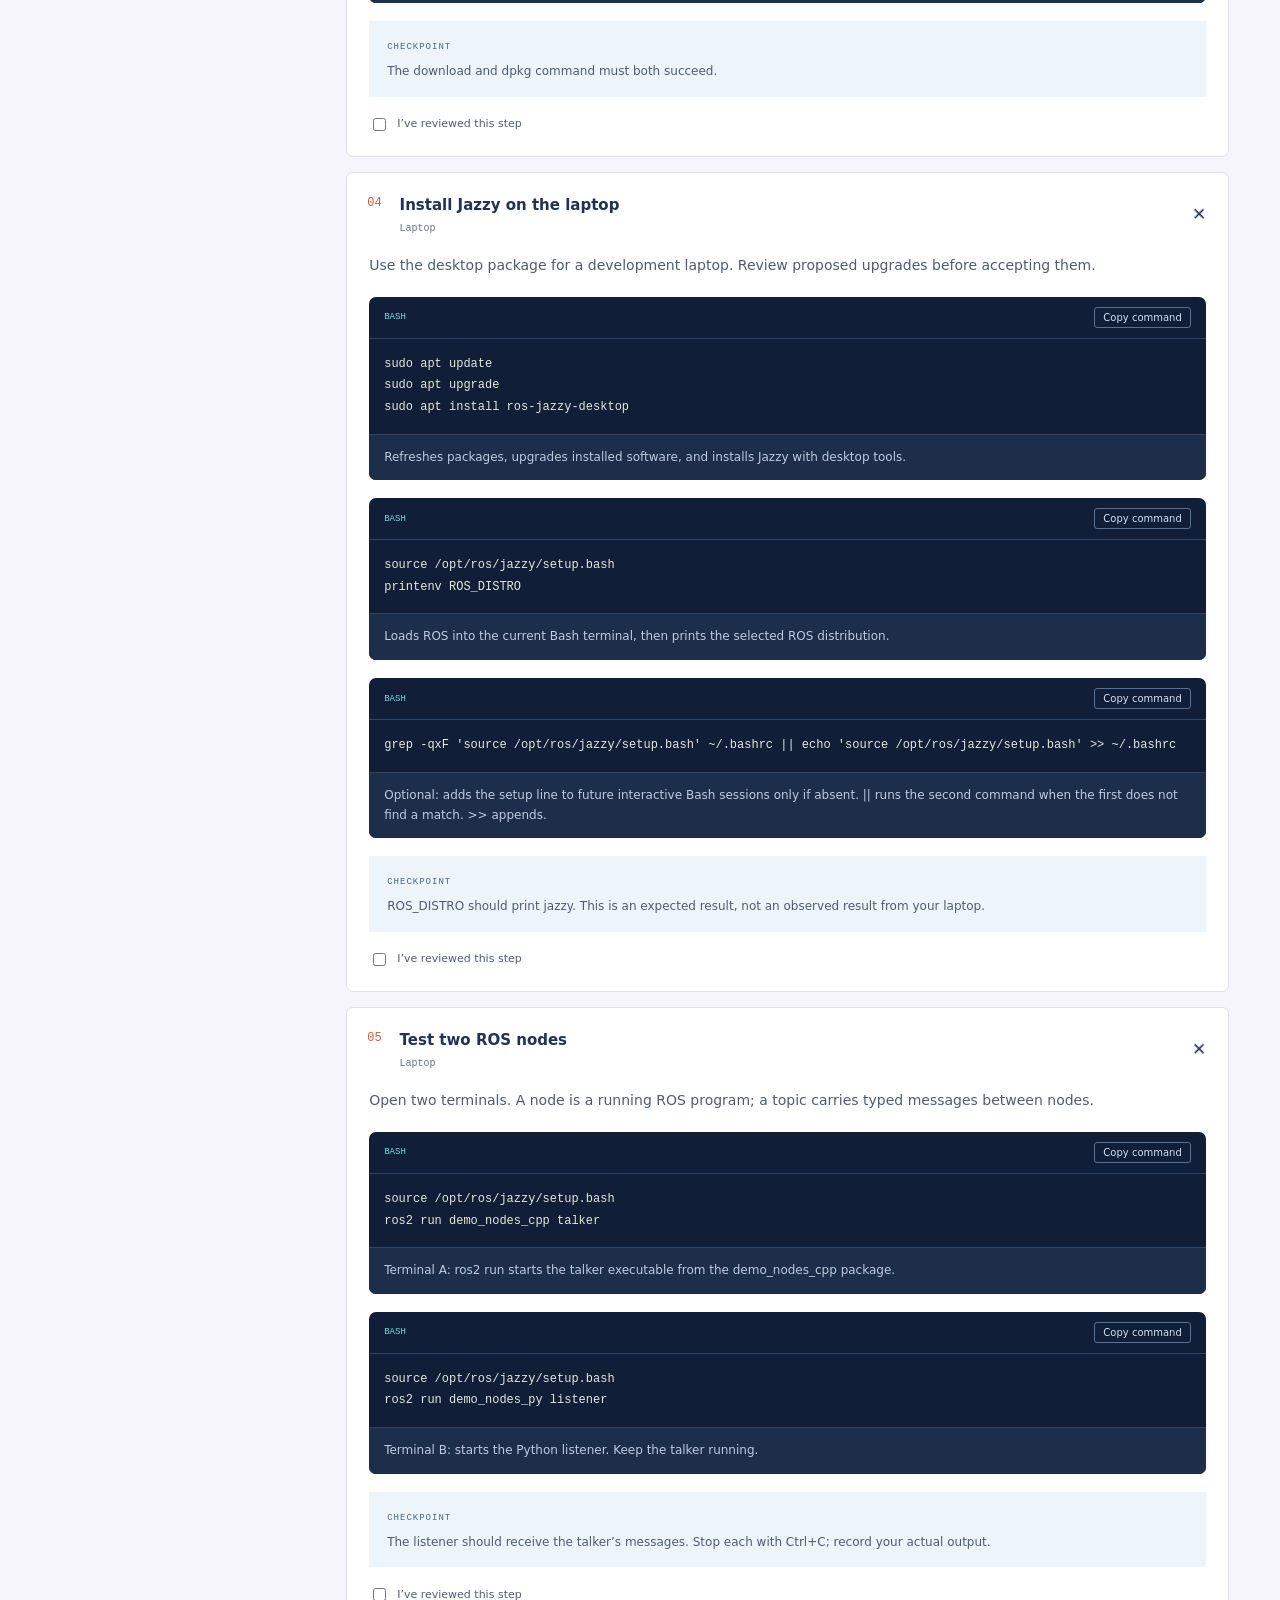
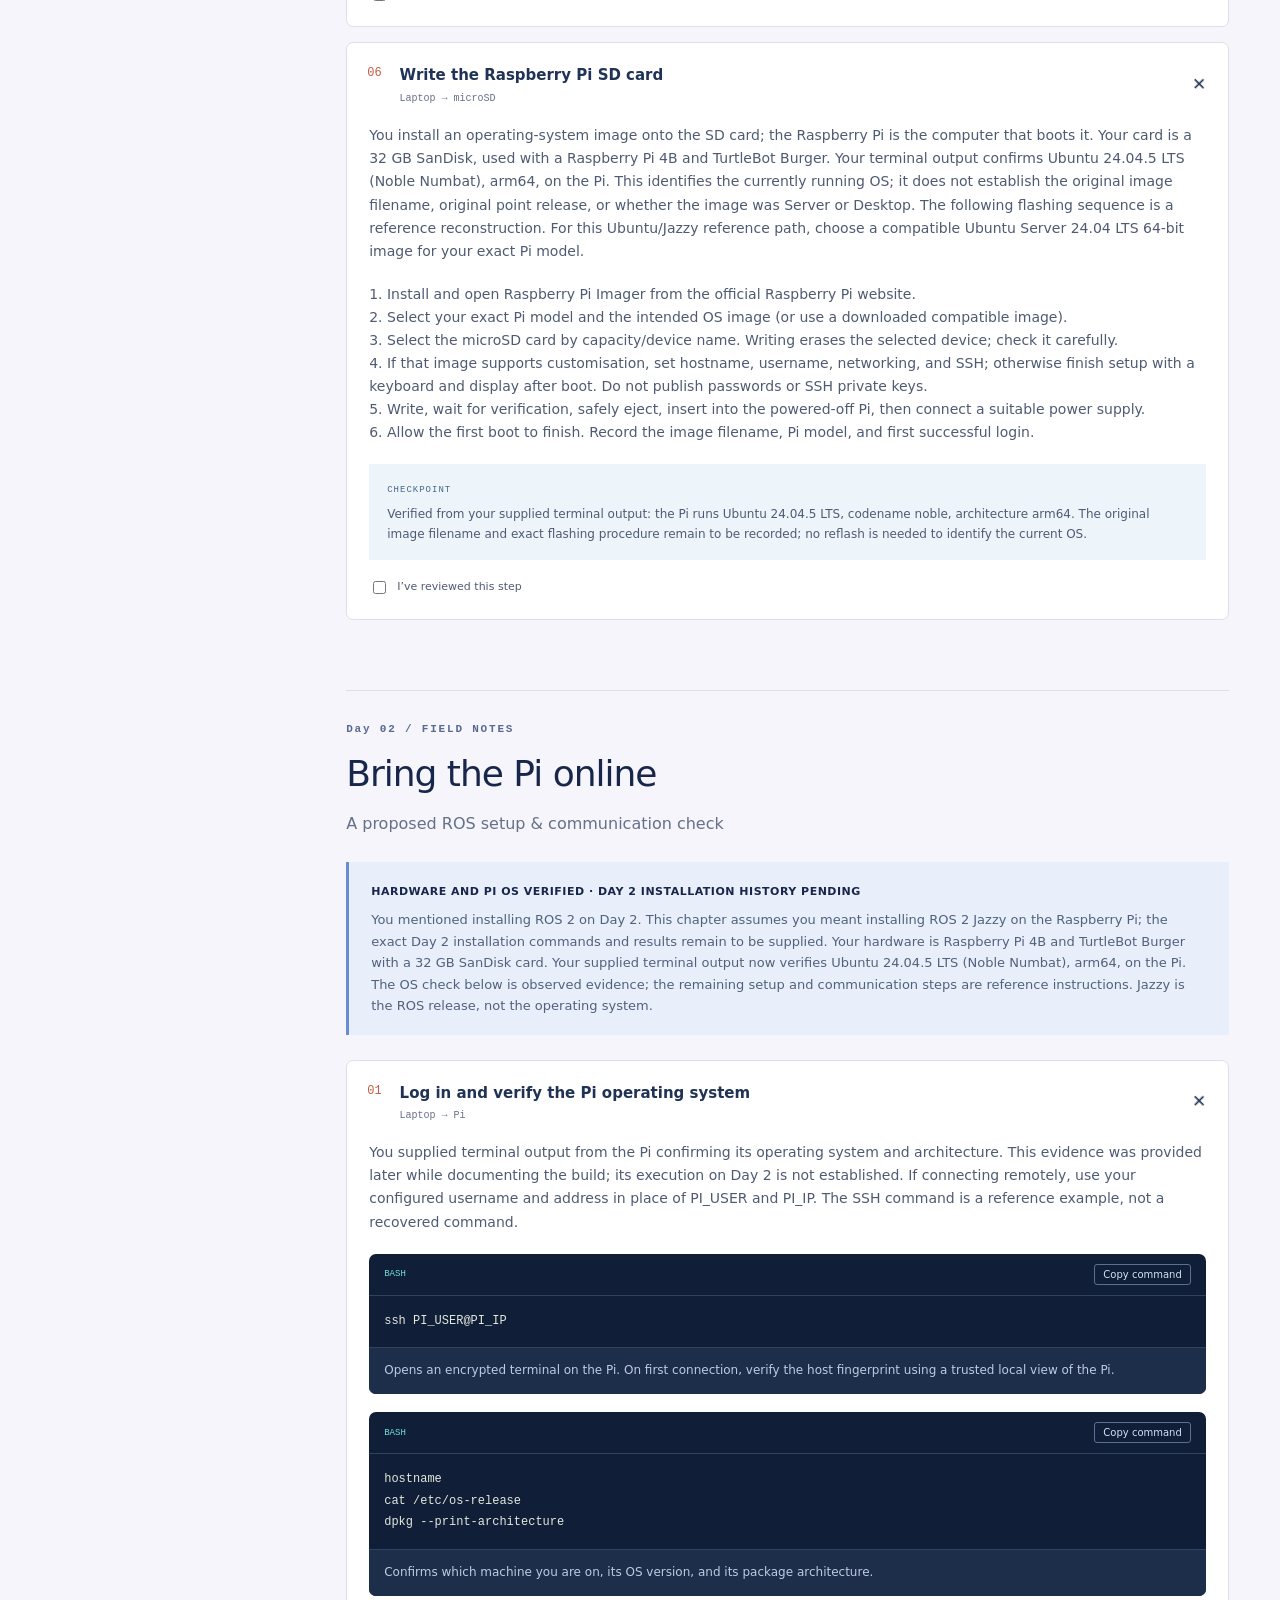
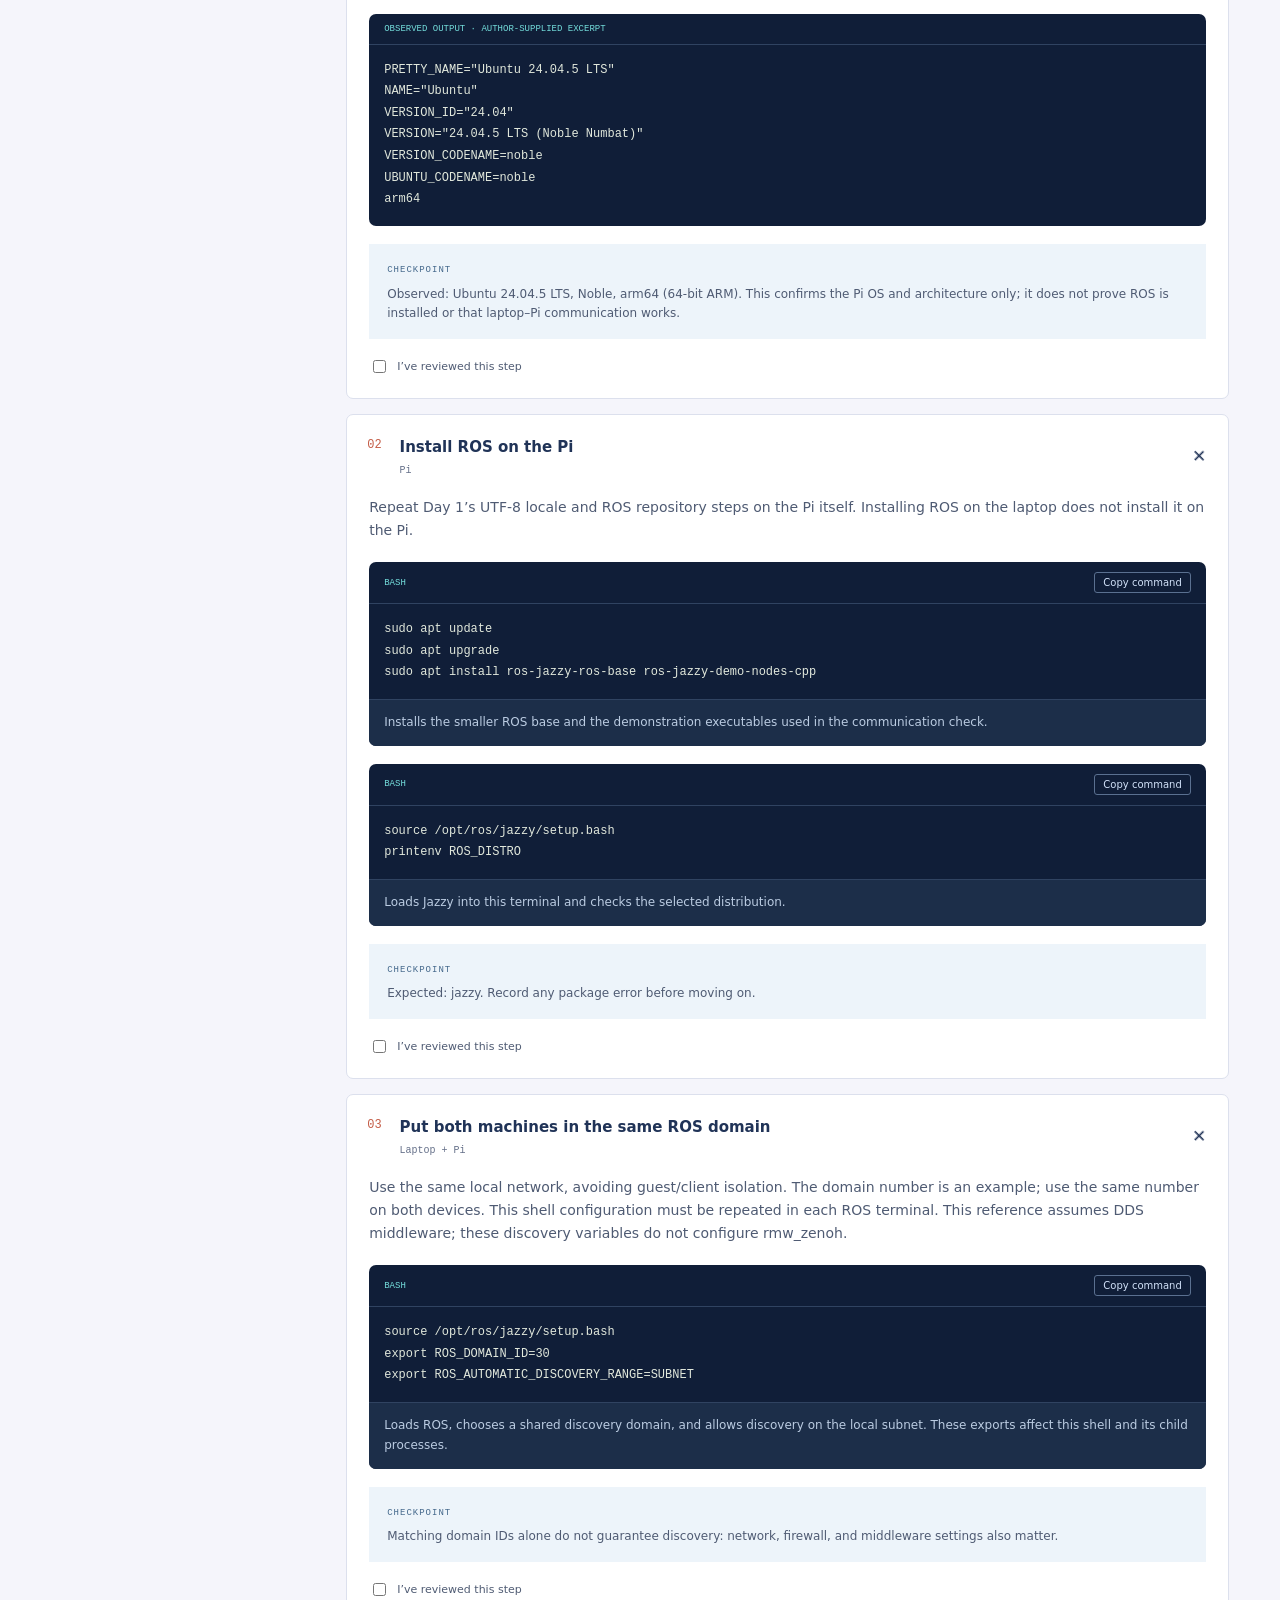
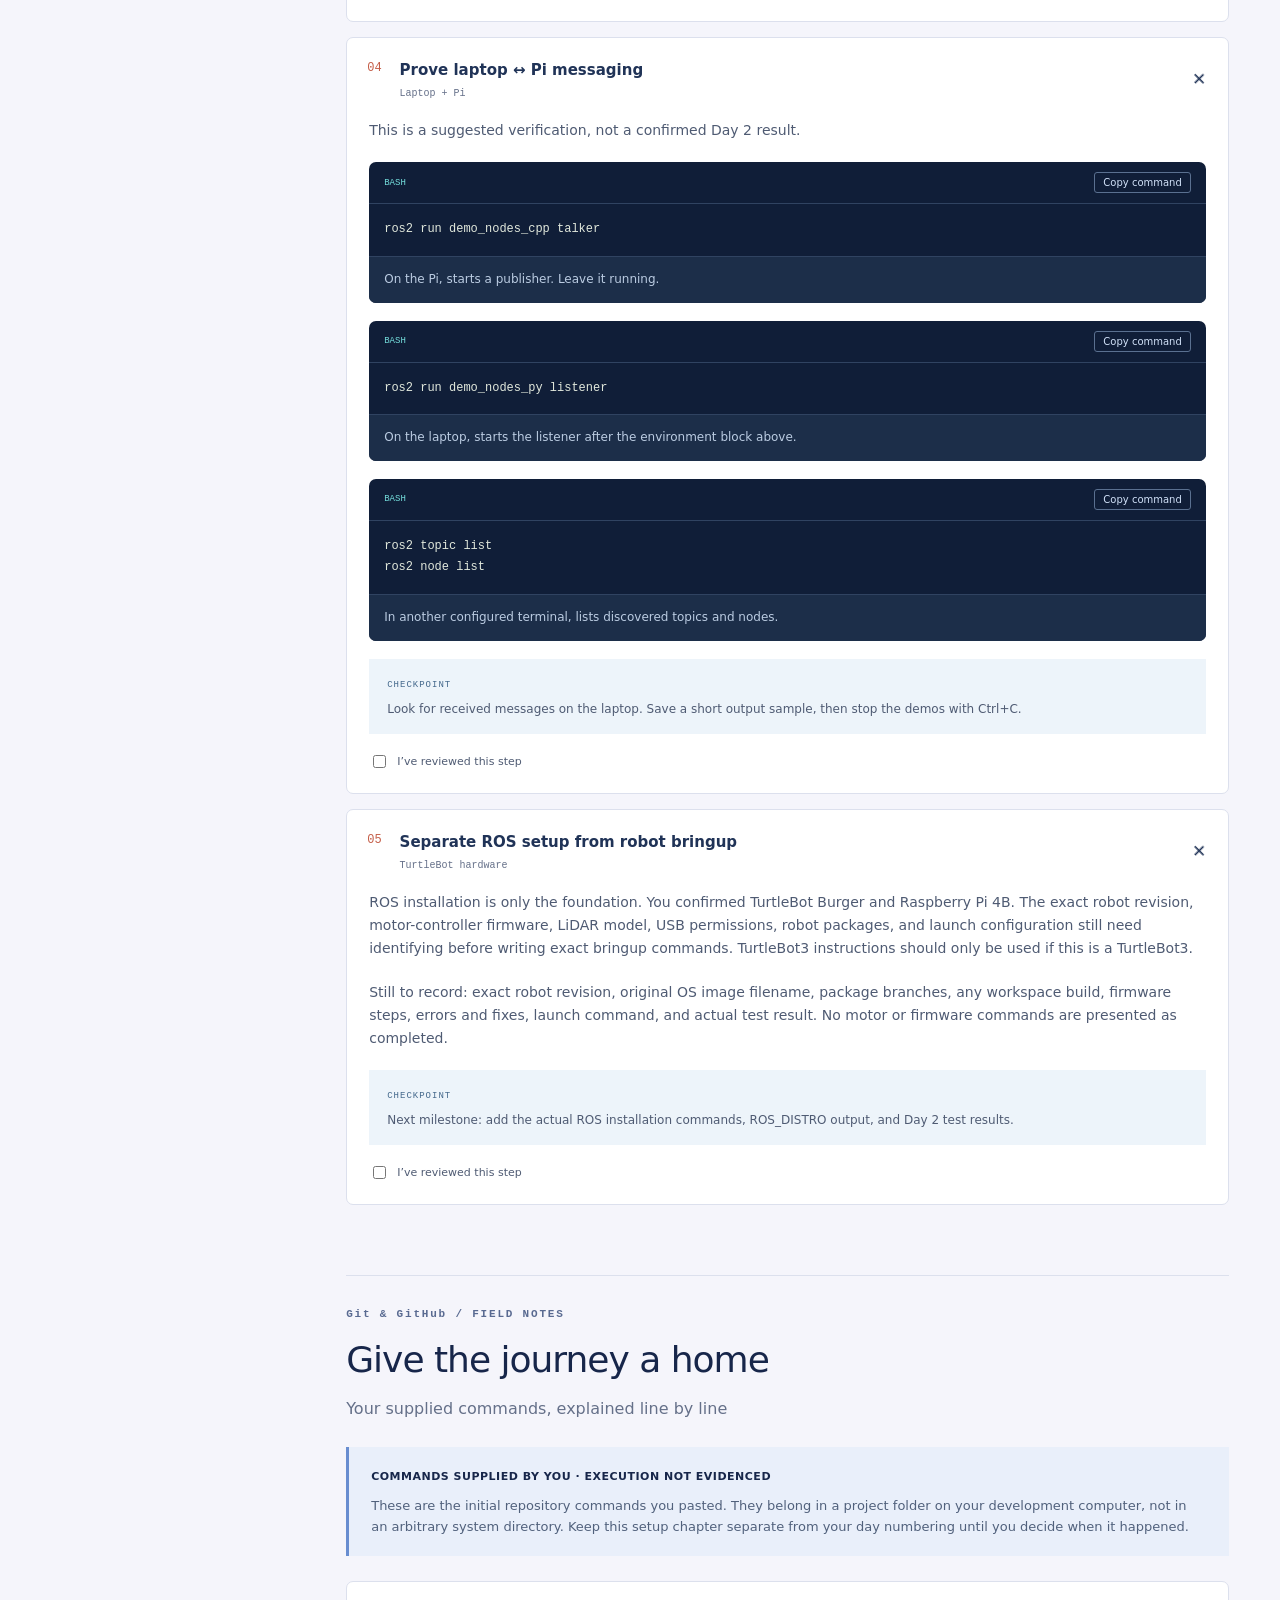
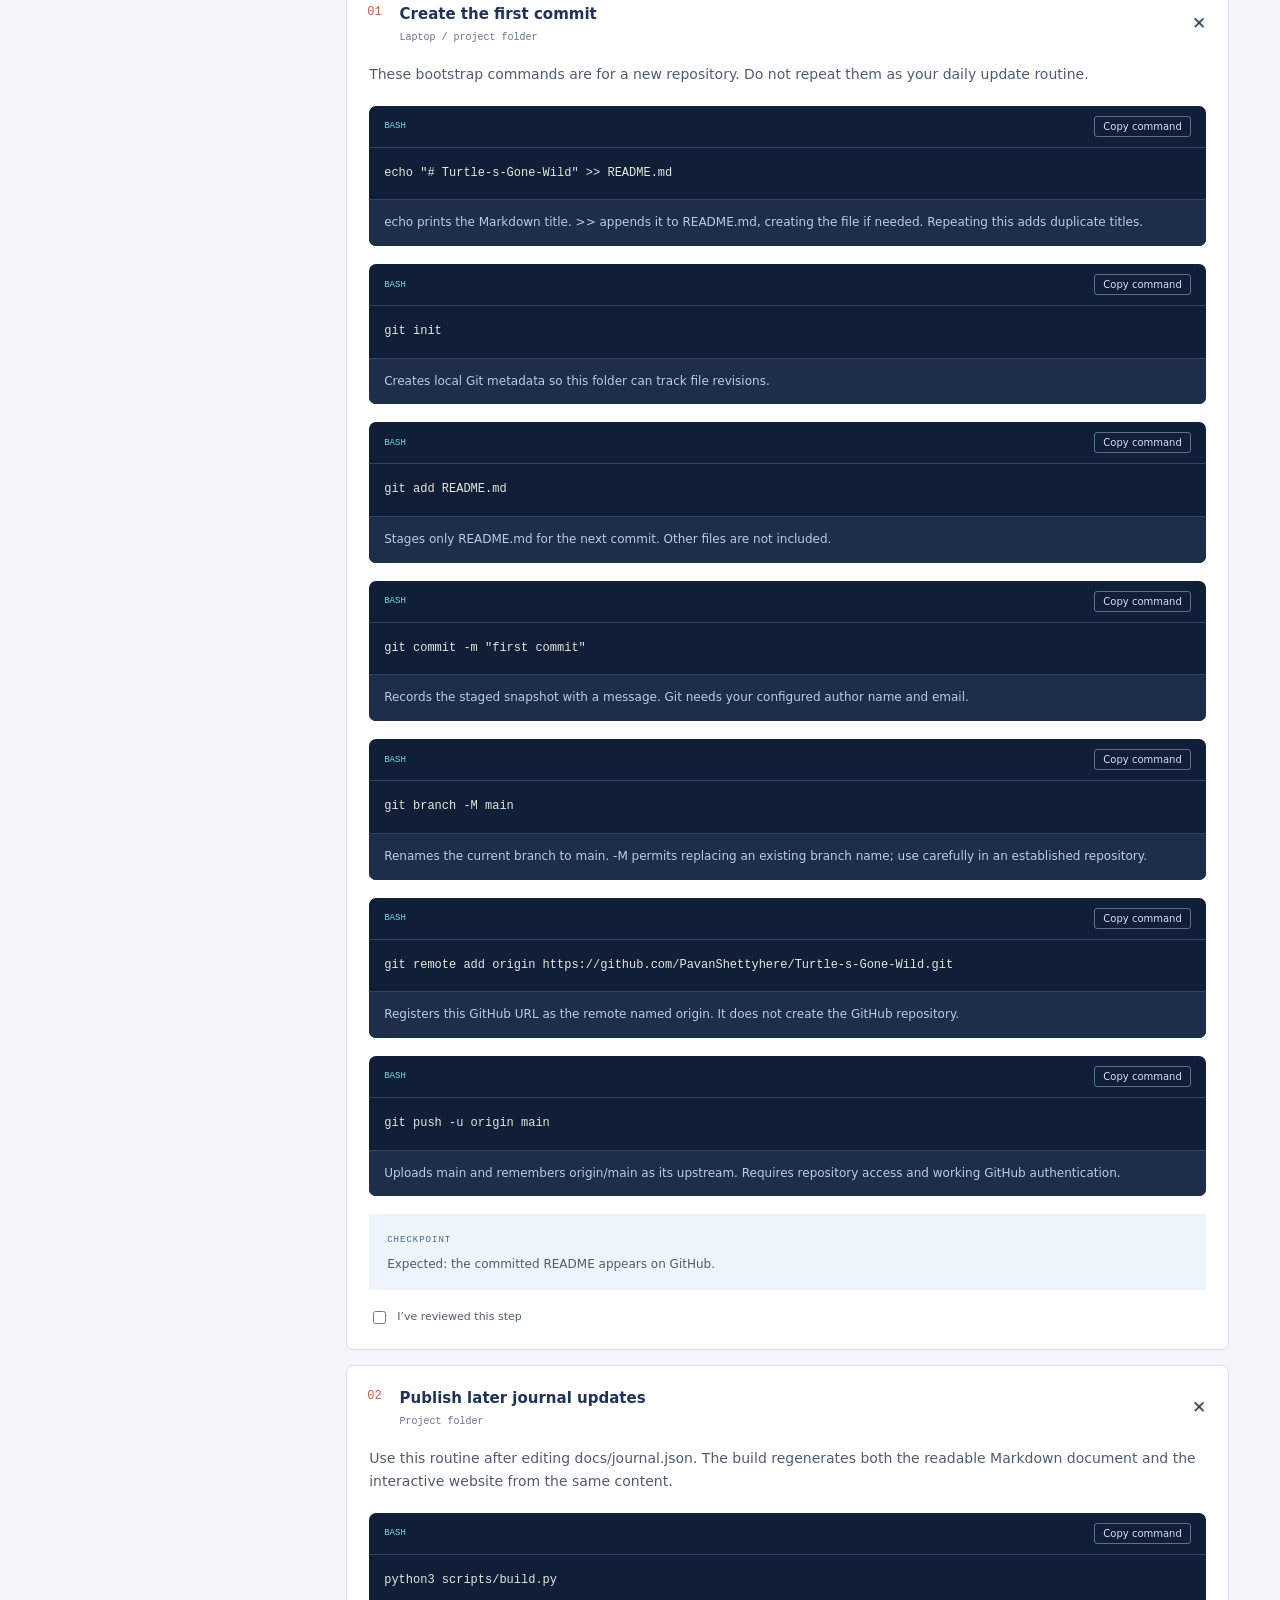
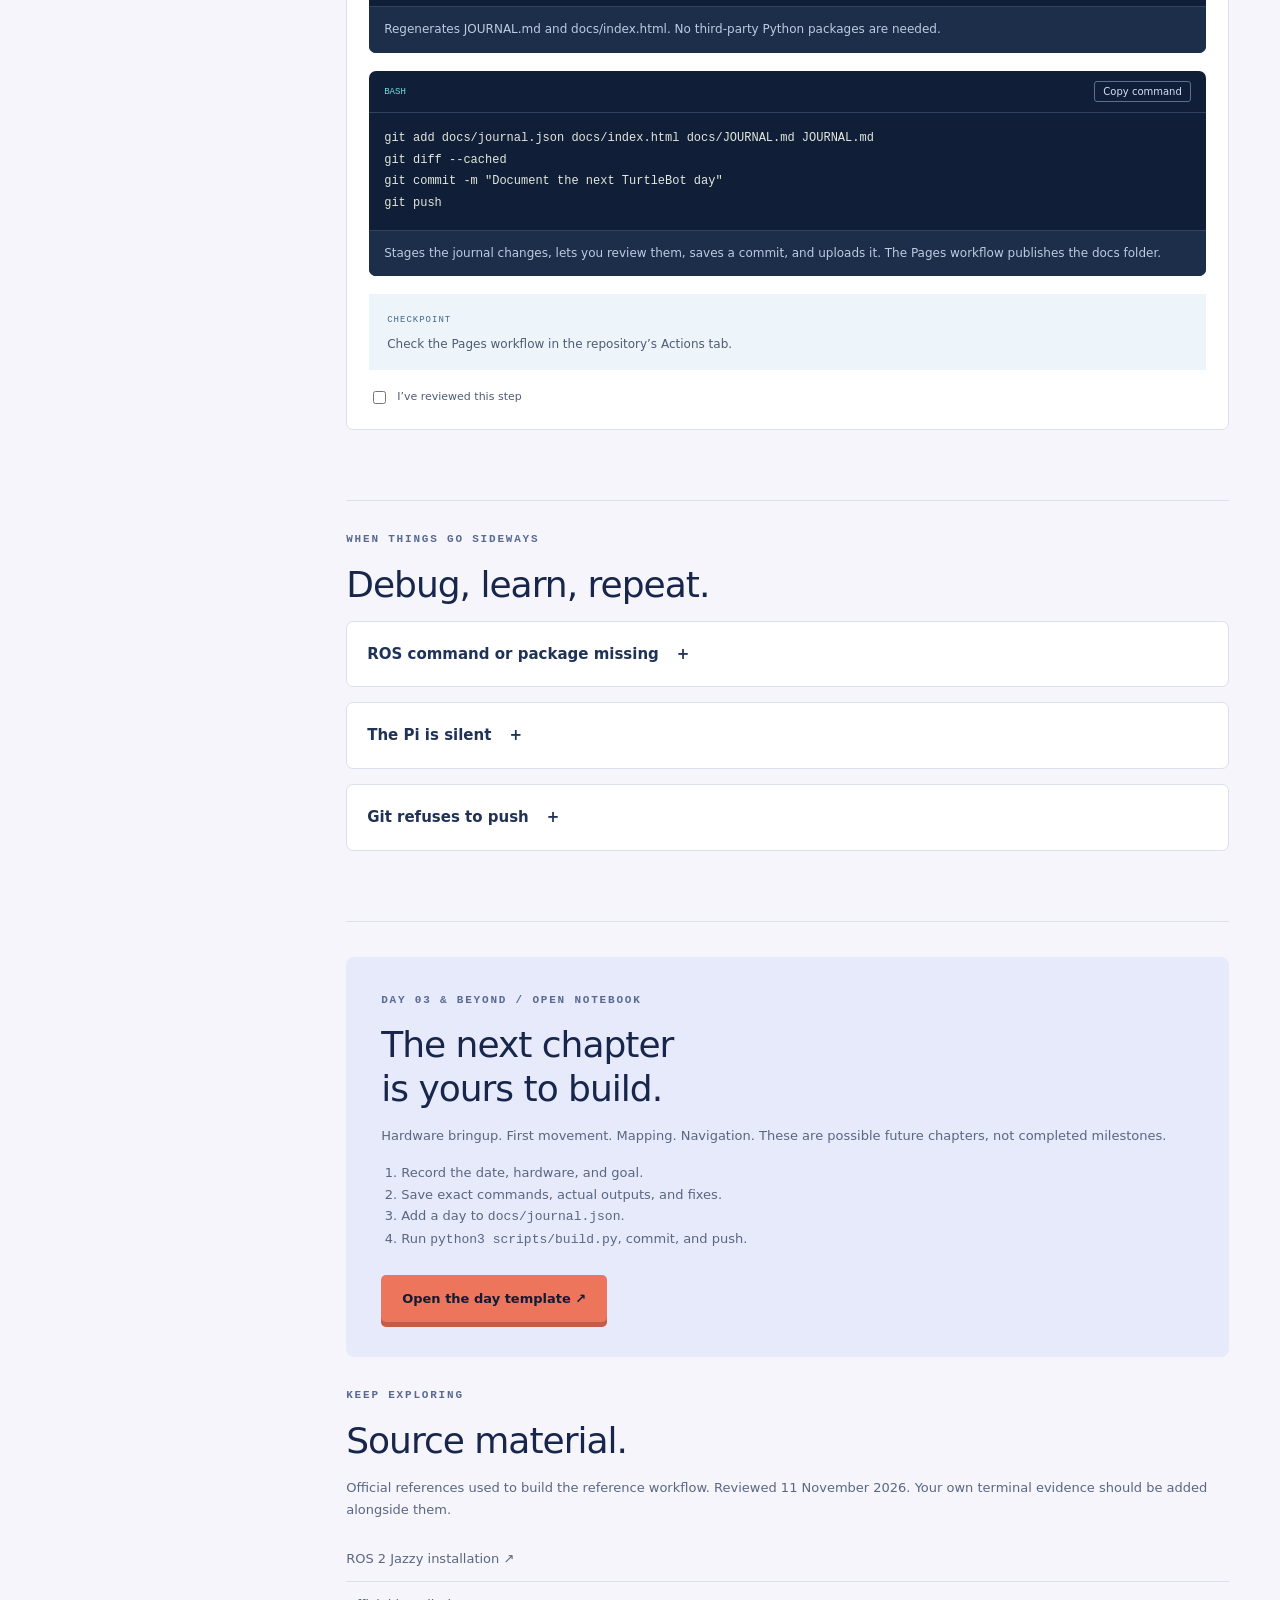
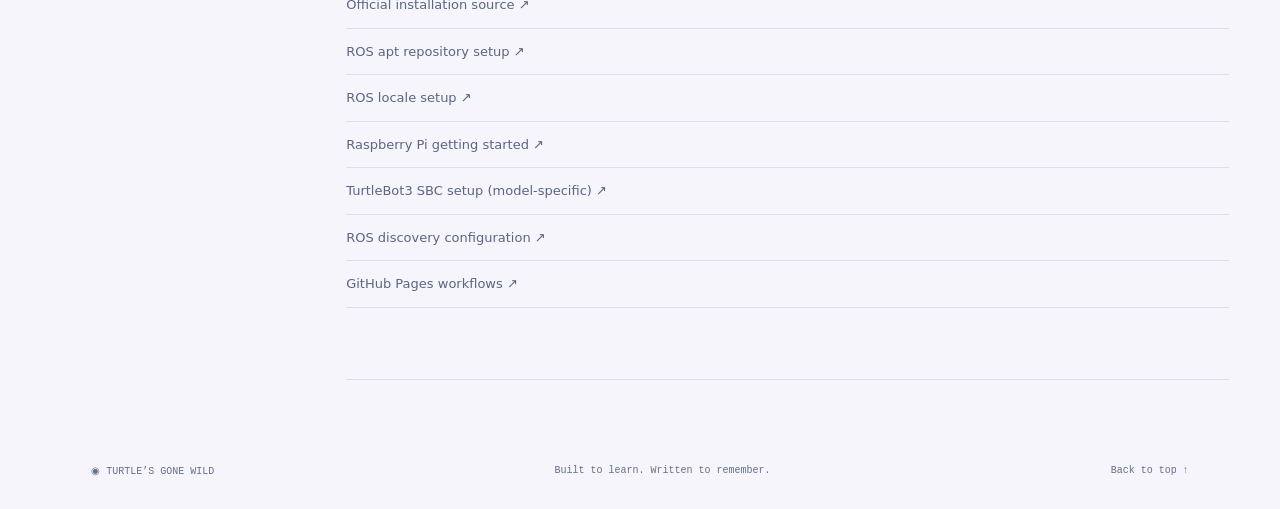
==== commit d06dea53: "Redesign journal with colorful hardware illustrations and animated robot" ====
--- a/docs/index.html
+++ b/docs/index.html
@@ -1,7 +1,10 @@
 <!doctype html><html lang="en"><head><meta charset="utf-8"><meta name="viewport" content="width=device-width,initial-scale=1"><meta name="description" content="Pavan’s growing TurtleBot build journal. ROS 2 Jazzy, Raspberry Pi, explained commands and notes, one day at a time."><title>Turtle’s Gone Wild · Build journal</title><link rel="stylesheet" href="style.css"><script defer src="app.js"></script></head><body>
-<header><a class="brand" href="#">◉ <span>TURTLE’S GONE WILD</span></a><nav aria-label="Main navigation"><a href="#day-1">The journal</a><a href="#roadmap">What’s next</a><a href="https://github.com/PavanShettyhere/Turtle-s-Gone-Wild">GitHub ↗</a></nav></header>
-<main><section class="hero"><div><div class="eyebrow"><span class="pulse"></span> PAVAN’S ROBOTICS FIELD NOTES</div><h1>Small robot.<br>Big <em>adventure.</em></h1><p class="lead">From a fresh SD card to a robot with a sense of direction. Every command, every lesson, one day at a time.</p><div class="hero-actions"><a class="button" href="#day-1">Explore the build <span>↘</span></a><button id="print" class="quiet">Print / save PDF ↗</button></div><div class="tags"><span>ROS 2 JAZZY</span><span>RASPBERRY PI</span><span>A WORK IN PROGRESS</span></div></div>
-<div class="robot-scene" role="img" aria-label="Animated top view of a robot following a dotted exploratory path; conceptual illustration, not a hardware model"><div class="scene-label">EXPLORATION MODE <span>●</span></div><svg viewBox="0 0 500 390" aria-hidden="true"><defs><pattern id="grid" width="25" height="25" patternUnits="userSpaceOnUse"><circle cx="1" cy="1" r="1" fill="#adb5a3" opacity=".6"/></pattern></defs><rect width="500" height="390" fill="url(#grid)"/><path d="M30 310 H110 Q150 310 150 270 V230 Q150 190 190 190 H270 Q320 190 320 140 V60" fill="none" stroke="#91a66d" stroke-width="2" stroke-dasharray="5 8"/><circle class="radar" cx="285" cy="188" r="108" fill="none" stroke="#adb997"/><circle cx="285" cy="188" r="80" fill="none" stroke="#b7c3a5" stroke-dasharray="3 7"/><g class="robot"><ellipse cx="285" cy="246" rx="70" ry="12" fill="#153e32" opacity=".12"/><rect x="207" y="152" width="28" height="76" rx="10" fill="#243a32"/><rect x="335" y="152" width="28" height="76" rx="10" fill="#243a32"/><rect x="228" y="129" width="115" height="120" rx="37" fill="#275242" stroke="#143c2d" stroke-width="3"/><rect x="239" y="139" width="93" height="92" rx="27" fill="#4d7756"/><path d="M254 152 L285 141 L316 152 L323 184 L302 212 H268 L247 184 Z" fill="#aac376" stroke="#d0dfab" stroke-width="2"/><path d="M254 152 L274 170 H298 L316 152 M274 170 L265 191 L268 212 M298 170 L307 191 L302 212 M265 191 H307" fill="none" stroke="#69894f" stroke-width="2"/><rect x="265" y="111" width="41" height="27" rx="12" fill="#193f31"/><circle cx="276" cy="120" r="3" fill="#d4eb99"/><circle cx="295" cy="120" r="3" fill="#d4eb99"/><circle cx="285" cy="184" r="12" fill="#193f31"/><circle cx="285" cy="184" r="5" fill="#e0edb2"/></g><text x="36" y="353" font-family="monospace" font-size="11" fill="#59745a">START → LEARN → BUILD → REPEAT</text></svg><div class="scene-bottom"><span>01 / THE JOURNEY BEGINS</span><span>ILLUSTRATION</span></div></div></section>
+<header><a class="brand" href="#">◉ <span>TURTLE’S GONE WILD</span></a><nav aria-label="Main navigation"><a href="#day-1">The journal</a><a href="#visual-lab">Meet the robot</a><a href="https://github.com/PavanShettyhere/Turtle-s-Gone-Wild">GitHub ↗</a></nav></header>
+<main><section class="hero"><div><div class="eyebrow"><span class="pulse"></span> PAVAN’S ROBOTICS FIELD NOTES</div><h1>Small robot.<br>Wild <em>possibilities.</em></h1><p class="lead">From a fresh SD card to a robot with a sense of direction. Every command, every lesson, one day at a time.</p><div class="hero-actions"><a class="button" href="#day-1">Explore the build <span>↘</span></a><button id="print" class="quiet">Print / save PDF ↗</button></div><div class="tags"><span>ROS 2 JAZZY</span><span>RASPBERRY PI</span><span>A WORK IN PROGRESS</span></div></div>
+<div class="robot-scene"><div class="scene-label">MEET THE BURGER <span>● BUILD IN PROGRESS</span></div><div class="hero-robot"><div class="orbit orbit-one"></div><div class="orbit orbit-two"></div><img src="assets/burger.svg" alt="Illustrated TurtleBot Burger with stacked plates, wheels, and laser scanner"><span class="callout callout-a">↗ Laser scanner</span><span class="callout callout-b">Pi 4B onboard ↙</span><span class="callout callout-c">Two wheels. Big plans.</span></div><div class="scene-bottom"><span>TURTLEBOT / BURGER</span><span>CONCEPT ILLUSTRATION</span></div></div></section>
+<section class="visual-lab" id="visual-lab"><div class="lab-heading"><div><div class="eyebrow">THE SETUP, AT A GLANCE</div><h2>Three parts. One adventure.</h2></div><p>Get to know the hardware before diving into the terminal.</p></div><div class="hardware-grid"><article><span class="hardware-number">01 / MISSION CONTROL</span><img src="assets/laptop.svg" alt="Laptop illustration showing a simplified ROS terminal"><h3>The laptop</h3><p>Write code, open remote terminals, and inspect ROS messages. Your development desk for the whole build.</p><span class="hardware-tag">ROS 2 JAZZY · REPORTED</span></article><article><span class="hardware-number">02 / ONBOARD COMPUTER</span><img src="assets/pi.svg" alt="Illustration of the Raspberry Pi 4B circuit board"><h3>The Raspberry Pi 4B</h3><p>The computer on the robot. Your 32 GB SanDisk card holds its operating system and files.</p><span class="hardware-tag">UBUNTU 24.04.5 · ARM64 · VERIFIED</span></article><article><span class="hardware-number">03 / THE EXPLORER</span><img src="assets/burger.svg" alt="Illustration of the TurtleBot Burger robot"><h3>The TurtleBot Burger</h3><p>The physical robot brings the computer, sensors, and drive system together. Bringup details are still to be documented.</p><span class="hardware-tag">HARDWARE CONFIRMED</span></article></div></section>
+<section class="comms-lab" aria-labelledby="comms-title"><div class="lab-heading"><div><div class="eyebrow">CLICK TO UNDERSTAND</div><h2 id="comms-title">What’s travelling over Wi-Fi?</h2></div><div class="mode-buttons" role="group" aria-label="Communication explanation"><button data-mode="ssh" aria-pressed="true">01 · SSH</button><button data-mode="ros" aria-pressed="false">02 · ROS messages</button></div></div><div class="connection"><div><img src="assets/laptop.svg" alt="Laptop"><strong>Laptop</strong></div><div class="signal"><span id="signal-label">Remote terminal</span><div class="signal-line"><i></i><i></i><i></i></div><small>Local network · illustrated flow</small></div><div><img src="assets/pi.svg" alt="Raspberry Pi"><strong>Raspberry Pi</strong></div></div><div id="mode-explanation" role="status"><strong>SSH lets you type on one machine and run commands on another.</strong><p>Open an SSH connection from the laptop to the Pi. Commands in that remote terminal run on the Pi, so installing a package there changes the Pi.</p></div><p class="demo-caption">Conceptual explanation, not a live connection to your robot.</p></section>
+<section class="playground" aria-labelledby="play-title"><div class="lab-heading"><div><div class="eyebrow">A LITTLE DETOUR</div><h2 id="play-title">Let the little guy explore.</h2></div><button id="motion-toggle" class="motion-button" aria-pressed="false">Pause animations</button></div><div class="rover-track"><div class="track-grid"></div><span class="waypoint waypoint-one">BOOT</span><span class="waypoint waypoint-two">CONNECT</span><span class="waypoint waypoint-three">EXPLORE</span><div class="mini-rover"><img src="assets/burger.svg" alt="Small animated TurtleBot moving around a demonstration track"><span>turtle_guy</span></div></div><div class="playground-footer"><p>Browser animation only. Your real robot stays under your control.</p><span>⌁ LEARNING IN MOTION</span></div></section>
 <div class="journal-layout"><aside><div class="eyebrow">THE BUILD LOG</div><a href="#day-1">Day 01 <span>The foundation</span></a><a href="#day-2">Day 02 <span>Bring the Pi online</span></a><a href="#git">Git &amp; GitHub <span>Give the journey a home</span></a><a href="#roadmap">＋ <span>The next chapter</span></a><div class="progress-box"><span id="progress-label">Your reading progress</span><progress id="progress" value="0" max="100"></progress><small>Saved in this browser. Not a record of completed robot tests.</small><button class="quiet" id="reset">Reset progress</button></div><a href="JOURNAL.md" download>↓ Download the document</a></aside><div class="journal"><div class="toolbar"><label for="search">Find a step</label><input id="search" type="search" placeholder="Try: SSH, locale, git…"><button id="expand-all" class="quiet">Collapse all</button></div><p id="search-status" role="status"></p><section class="chapter" id="day-1" aria-labelledby="day-1-title"><div class="eyebrow">Day 01 / FIELD NOTES</div><h2 id="day-1-title">The foundation</h2><p class="chapter-sub">Laptop, ROS 2 Jazzy &amp; a fresh SD card</p><div class="notice"><strong>Milestones reported · commands reconstructed</strong><p>You reported installing ROS 2 Jazzy on your laptop and preparing a Raspberry Pi SD card on Day 1. Your confirmed hardware is a Raspberry Pi 4B, a TurtleBot Burger, and a 32 GB SanDisk microSD card. Later terminal evidence confirms that the Pi currently runs Ubuntu 24.04.5 LTS (Noble Numbat), arm64. The exact original image filename and flashing sequence have not been supplied. Detailed installation commands below are reference instructions, not recovered terminal history.</p></div><details class="step" id="day-1-step-1" open><summary><span class="step-no">01</span><span>Check the operating system<small>Laptop / Pi</small></span><span class="expand">+</span></summary><div class="step-body"><p>Reference procedure, not a recovered terminal history. These apt instructions assume Ubuntu 24.04 (Noble). Do not apply them unchanged to Raspberry Pi OS or Ubuntu 22.04.</p><div class="command"><div class="command-top"><span>BASH</span><button class="copy" type="button">Copy command</button></div><pre><code>cat /etc/os-release</code></pre><p>Prints the Linux distribution and version. Look for Ubuntu and VERSION_ID=&quot;24.04&quot;.</p></div><div class="command"><div class="command-top"><span>BASH</span><button class="copy" type="button">Copy command</button></div><pre><code>dpkg --print-architecture</code></pre><p>Prints the package architecture: typically amd64 on a laptop or arm64 on a 64-bit Pi installation.</p></div><div class="checkpoint"><strong>CHECKPOINT</strong><p>Record the actual OS and architecture before continuing.</p></div><label class="done"><input type="checkbox" data-key="day-1-1"> I’ve reviewed this step</label></div></details><details class="step" id="day-1-step-2" open><summary><span class="step-no">02</span><span>Prepare a UTF-8 locale<small>Laptop / Pi</small></span><span class="expand">+</span></summary><div class="step-body"><p>A locale defines language and text encoding. An existing UTF-8 locale is fine; the following is an example configuration.</p><div class="command"><div class="command-top"><span>BASH</span><button class="copy" type="button">Copy command</button></div><pre><code>locale</code></pre><p>Shows the current language and encoding settings.</p></div><div class="command"><div class="command-top"><span>BASH</span><button class="copy" type="button">Copy command</button></div><pre><code>sudo apt update
 sudo apt install locales</code></pre><p>Refreshes the package index, then installs locale management tools. sudo runs with administrator privileges.</p></div><div class="command"><div class="command-top"><span>BASH</span><button class="copy" type="button">Copy command</button></div><pre><code>sudo locale-gen en_US en_US.UTF-8
 sudo update-locale LC_ALL=en_US.UTF-8 LANG=en_US.UTF-8
--- a/docs/style.css
+++ b/docs/style.css
@@ -1 +1,4 @@
 :root{--paper:#f7f7ef;--ink:#183d2f;--muted:#687266;--line:#d9dfd1;--lime:#d5ed9c}*{box-sizing:border-box}html{scroll-behavior:smooth;scroll-padding-top:30px}body{margin:0;background:var(--paper);color:var(--ink);font:16px/1.65 system-ui,-apple-system,BlinkMacSystemFont,'Segoe UI',sans-serif}a{color:inherit;text-decoration:none}a:hover{text-decoration:underline}button,input{font:inherit}button,a,input,summary{touch-action:manipulation}button{cursor:pointer}button:focus-visible,a:focus-visible,input:focus-visible,summary:focus-visible{outline:3px solid #6b893c;outline-offset:5px}header{max-width:1400px;margin:auto;padding:27px 5%;display:flex;justify-content:space-between;align-items:center;border-bottom:1px solid var(--line)}.brand{display:flex;gap:12px;align-items:center;font-weight:800;letter-spacing:1.2px;font-size:13px}.brand:first-letter{font-size:24px}nav{display:flex;gap:30px;font-size:13px}main{max-width:1300px;margin:auto;padding:0 4%}.hero{display:grid;grid-template-columns:1.1fr 1fr;align-items:center;gap:60px;padding:85px 0 78px}.eyebrow{font:11px/1.5 ui-monospace,monospace;letter-spacing:1.8px;font-weight:600}.pulse{display:inline-block;width:7px;height:7px;background:#718a46;border-radius:50%;margin-right:10px}h1{font-size:clamp(44px,5.2vw,76px);font-weight:500;letter-spacing:-4px;line-height:1.08;margin:25px 0}h1 em{font-family:Georgia,serif;font-weight:400;color:#668344}.lead{max-width:470px;color:var(--muted);font-size:17px}.hero-actions{display:flex;align-items:center;gap:20px;margin:30px 0}.button{display:inline-flex;gap:35px;align-items:center;background:var(--ink);color:#fff;padding:13px 21px;border-radius:5px;font-size:13px}.quiet{border:0;background:none;color:var(--ink);font-size:12px;padding:8px 0}.tags{display:flex;gap:15px;flex-wrap:wrap;font:9px ui-monospace,monospace;letter-spacing:.8px;color:var(--muted)}.robot-scene{background:#e8eddf;border:1px solid #d7decb;border-radius:12px;overflow:hidden;transform:rotate(2deg)}.scene-label,.scene-bottom{display:flex;justify-content:space-between;padding:18px 24px;font:9px ui-monospace,monospace;letter-spacing:1px}.scene-label span{color:#78934c}.robot-scene svg{width:100%;display:block}.scene-bottom{border-top:1px solid #d1dac6}.robot{animation:float 4s ease-in-out infinite}.radar{transform-origin:285px 188px;animation:radar 4s infinite}@keyframes float{50%{transform:translateY(-7px)}}@keyframes radar{0%{transform:scale(.75);opacity:.6}100%{transform:scale(1.3);opacity:0}}.journal-layout{display:grid;grid-template-columns:230px minmax(0,1fr);gap:65px;border-top:1px solid var(--line);padding-top:44px}aside{position:sticky;top:30px;align-self:start;font-size:12px}aside>a{display:flex;gap:15px;padding:14px 0;color:#697366}aside>a:hover{color:var(--ink)}aside .eyebrow{margin-bottom:20px}.progress-box{border-top:1px solid var(--line);margin-top:25px;padding-top:25px}.progress-box small{display:block;color:var(--muted);font-size:10px;line-height:1.6}progress{width:100%;height:6px;accent-color:#678645}.toolbar{display:flex;align-items:center;gap:15px;padding-bottom:20px;border-bottom:1px solid var(--line);font-size:12px}.toolbar input{min-width:0;flex:1;border:1px solid var(--line);border-radius:5px;background:#fff;padding:9px 12px;font-size:12px}.chapter{padding:30px 0 55px;border-bottom:1px solid var(--line)}h2{font-size:36px;font-weight:500;line-height:1.2;letter-spacing:-1px;margin:15px 0}.chapter-sub{color:var(--muted);margin-top:0}.notice{background:#eaf0de;border-left:3px solid #91a664;padding:18px 22px;font-size:13px;margin:25px 0}.notice strong{font-size:11px;text-transform:uppercase;letter-spacing:.5px}.notice p{margin:8px 0 0;color:#58654e}.step{border:1px solid var(--line);border-radius:7px;margin:15px 0;background:#fcfcf7;overflow:hidden}.step summary{cursor:pointer;display:flex;align-items:center;gap:18px;padding:20px;list-style:none;font-size:15px;font-weight:600}.step summary::-webkit-details-marker{display:none}.step summary small{display:block;font:10px ui-monospace,monospace;color:var(--muted);margin-top:5px;font-weight:400}.step-no{font:12px ui-monospace,monospace;color:#7d8c6b;align-self:flex-start;padding-top:3px}.expand{margin-left:auto;font-size:20px;font-weight:300}details[open] .expand{transform:rotate(45deg)}.step-body{padding:0 22px 22px;font-size:14px;color:#465246}.step-body>p{margin:0 0 20px}.command{background:#1b2c25;border-radius:7px;margin:18px 0;color:#e1e8dc;overflow:hidden}.command-top{display:flex;justify-content:space-between;padding:10px 15px;border-bottom:1px solid #34473c;font:9px ui-monospace,monospace;align-items:center;color:#a9bc99}.copy{background:none;border:1px solid #52624f;border-radius:3px;color:#d9e6d0;font:10px system-ui;padding:4px 8px}.command pre{padding:15px;margin:0;overflow:auto;font:12px/1.8 ui-monospace,SFMono-Regular,Consolas,monospace;tab-size:2}.command p{margin:0;padding:13px 15px;font-size:12px;color:#b6c4af;border-top:1px solid #34473c;background:#24362c}.checkpoint{background:#eff3e8;padding:15px 18px;font-size:12px}.checkpoint strong{font:9px ui-monospace,monospace;letter-spacing:1px;color:#657c48}.checkpoint p{margin:6px 0 0}.done{display:flex;align-items:center;gap:8px;margin-top:18px;font-size:11px;cursor:pointer}.done input{accent-color:#55723b}.next{margin-top:35px;background:#e7eddd;padding:35px;border:0;border-radius:8px}.next p,.next li,.references p,.references li{font-size:13px;color:#586650}.next ol{padding-left:20px;margin-bottom:25px}.references ul{list-style:none;padding:0}.references li{border-bottom:1px solid var(--line);padding:12px 0}.references a:hover{color:#183d2f}footer{max-width:1200px;margin:50px auto 0;padding:35px 4%;display:flex;justify-content:space-between;gap:20px;font:10px ui-monospace,monospace;color:var(--muted)}#search-status{font-size:12px;color:var(--muted)}[hidden]{display:none!important}#toast{position:fixed;bottom:25px;right:25px;background:var(--ink);color:white;padding:12px 20px;border-radius:5px;font-size:12px}#toast:empty{display:none}@media(max-width:850px){.hero{gap:25px;padding:55px 0}.journal-layout{grid-template-columns:175px minmax(0,1fr);gap:25px}h1{letter-spacing:-2px}.hero-actions{align-items:flex-start;flex-direction:column;gap:5px}}@media(max-width:600px){header{padding:20px 5%}nav{gap:14px}nav a:not(:last-child){display:none}.hero{grid-template-columns:1fr;padding:40px 0;gap:30px}.hero-actions{flex-direction:row;align-items:center;gap:18px}.hero h1{font-size:54px}.robot-scene{max-width:420px;transform:none}.journal-layout{display:block;padding-top:20px}aside{position:static;display:flex;flex-wrap:wrap;gap:5px 20px;margin-bottom:20px}aside .eyebrow,.progress-box{width:100%}aside .eyebrow{margin-bottom:5px}aside>a{padding:5px 0}.progress-box{margin-top:5px;padding-top:15px}.toolbar{flex-wrap:wrap}.toolbar label{width:100%}h2{font-size:30px}.step summary{padding:17px;gap:10px}.step-body{padding:0 15px 18px}footer{flex-wrap:wrap}.next{padding:25px}}@media(prefers-reduced-motion:reduce){*{animation:none!important;scroll-behavior:auto!important}}@media print{body{background:white;color:black;font-size:10pt}header,aside,.hero,.toolbar,#search-status,footer,#toast,.copy,.done,.hero-actions{display:none!important}main{padding:0;max-width:none}.journal-layout{display:block;border:0;padding:0}.chapter{padding:15px 0}.step{break-inside:auto}.command{background:#f0f0f0;color:black}.command p{background:#fafafa;color:black}.command pre{white-space:pre-wrap;overflow:visible;overflow-wrap:anywhere}.command-top{color:black}h2{font-size:22pt}.step summary{break-after:avoid}.next .button{display:none}.references a{text-decoration:underline}}
+/* Midnight workshop: warm paper, electric blue, coral, and original hardware art. */
+:root{--paper:#f5f5fb;--ink:#17264a;--muted:#657089;--line:#dce0ed;--lime:#5ce0dc}body{background:var(--paper)}header{background:#101b35;color:#e6edff;max-width:none;padding-left:max(5%,calc((100vw - 1170px)/2));padding-right:max(5%,calc((100vw - 1170px)/2));border:0}.hero{gap:45px;padding:65px 0}h1{font-weight:750;font-size:clamp(43px,5.2vw,73px);letter-spacing:-3.5px}h1 em{color:#e16349;font-style:normal;font-family:inherit}.eyebrow{color:#596a91}.pulse{background:#f17b60;box-shadow:0 0 0 5px #f17b6018}.button{background:#ed755b;color:#101b35;font-weight:750;box-shadow:0 5px 0 #c65c46;transition:transform .2s}.button:hover{transform:translateY(-2px);text-decoration:none}.hero-actions .quiet{color:#405379}.tags span{padding:6px 9px;border:1px solid #d8dfed;border-radius:4px}.robot-scene{transform:none;background:#12223f;border-color:#283e60;box-shadow:0 24px 60px #17264a20;border-radius:18px;color:#a7bddd;position:relative}.scene-label{color:#c0d2ee}.scene-label span{color:#60dfdb;font-size:8px}.scene-bottom{border-color:#2d4062;color:#afc6e3}.hero-robot{height:345px;position:relative;display:grid;place-items:center;background:radial-gradient(ellipse at center,#244565 0%,transparent 65%);overflow:hidden}.hero-robot>img{width:260px;z-index:1;filter:drop-shadow(0 10px 20px #0005);animation:hover-bot 5s ease-in-out infinite}.orbit{position:absolute;border:1px dashed #55779470;width:280px;height:280px;border-radius:50%;transform:rotateX(55deg);animation:orbit-spin 30s linear infinite}.orbit-two{width:380px;height:380px;animation-direction:reverse}.callout{position:absolute;z-index:2;font:10px ui-monospace,monospace;color:#c6daed;background:#142644dd;padding:6px 10px;border:1px solid #385472;border-radius:5px}.callout-a{top:34px;right:18px}.callout-b{left:15px;top:170px;color:#65e6dc}.callout-c{bottom:18px;right:20px;color:#ffac94}@keyframes hover-bot{50%{transform:translateY(-10px) rotate(2deg)}}@keyframes orbit-spin{to{transform:rotateX(55deg) rotate(360deg)}}.visual-lab{padding:35px 0 45px;border-top:1px solid var(--line)}.lab-heading{display:flex;justify-content:space-between;align-items:center;gap:25px;margin-bottom:25px}.lab-heading h2{font-size:30px;margin-bottom:0}.lab-heading>p{font-size:13px;max-width:270px;color:var(--muted)}.hardware-grid{display:grid;grid-template-columns:repeat(3,minmax(0,1fr));gap:18px}.hardware-grid article{border:1px solid var(--line);border-radius:14px;background:#fff;padding:23px;transition:transform .25s,box-shadow .25s}.hardware-grid article:hover{transform:translateY(-5px);box-shadow:0 15px 25px #17264a0d}.hardware-number{font:9px ui-monospace,monospace;color:#637293;letter-spacing:1px}.hardware-grid img{width:100%;height:165px;object-fit:contain;margin:15px 0;background:#eef3fc;border-radius:8px}.hardware-grid article:nth-child(2) img{background:#e5f5f2}.hardware-grid article:nth-child(3) img{background:#fff0ea}.hardware-grid h3{margin:0;font-size:18px}.hardware-grid p{font-size:13px;color:var(--muted);min-height:85px}.hardware-tag{font:8px ui-monospace,monospace;color:#445a7b;letter-spacing:.4px}.comms-lab{border-radius:18px;background:#101e39;color:#edf2ff;padding:32px;margin-bottom:35px}.comms-lab .eyebrow{color:#6edddc}.mode-buttons{display:flex;gap:8px}.mode-buttons button,.motion-button{border:1px solid #48617c;color:#dbe6fb;border-radius:7px;background:#233858;padding:10px 14px;font-size:12px}.mode-buttons button[aria-pressed=true]{background:#5ee1db;color:#10243b;border-color:#5ee1db}.connection{display:grid;grid-template-columns:1fr 1.3fr 1fr;align-items:center;gap:15px}.connection>div:not(.signal){display:flex;flex-direction:column;align-items:center}.connection img{width:100%;height:140px;object-fit:contain}.connection strong{font:12px ui-monospace,monospace}.signal{text-align:center;font:11px ui-monospace,monospace;color:#6ee0dd}.signal small{font-size:9px;color:#adbbd6}.signal-line{height:2px;background:#36516b;position:relative;margin:25px 0}.signal-line i{position:absolute;left:0;top:-4px;width:10px;height:10px;border-radius:50%;background:#60e5dc;box-shadow:0 0 15px #60e5dc;animation:packet 3s linear infinite}.signal-line i:nth-child(2){animation-delay:-1s}.signal-line i:nth-child(3){animation-delay:-2s}.comms-lab.ros-mode .signal-line i{animation-direction:reverse;background:#ffa18b}.comms-lab.ros-mode #signal-label{color:#ffa18b}@keyframes packet{0%{left:0;opacity:0}10%,90%{opacity:1}100%{left:calc(100% - 10px);opacity:0}}#mode-explanation{margin-top:25px;padding:22px;border-radius:10px;background:#1d304f;border:1px solid #344b69;font-size:14px}#mode-explanation p{margin:8px 0 0;font-size:13px;color:#bdcce3}.demo-caption{font-size:10px;color:#a5b7d0;margin-bottom:0}.playground{margin:35px 0 50px}.motion-button{background:#fff;color:#17264a;border-color:#cdd6e6;white-space:nowrap}.rover-track{height:210px;border:1px solid #cedbea;border-radius:14px;background:#e7eef8;position:relative;overflow:hidden}.track-grid{position:absolute;inset:0;background-image:linear-gradient(#7b95b314 1px,transparent 1px),linear-gradient(90deg,#7b95b314 1px,transparent 1px);background-size:25px 25px}.rover-track:after{content:'';position:absolute;inset:45px 9%;border:2px dashed #92a9c3;border-radius:55px;pointer-events:none}.mini-rover{position:absolute;left:3%;top:30px;width:85px;text-align:center;z-index:1;animation:explore 18s ease-in-out infinite}.mini-rover img{width:75px;height:90px;filter:drop-shadow(0 6px 4px #1233)}.mini-rover span{display:block;font:9px ui-monospace,monospace;background:#172b49;color:#b7fff7;border-radius:8px;padding:3px}.waypoint{position:absolute;bottom:15px;font:9px ui-monospace,monospace;letter-spacing:2px;color:#5d7795}.waypoint-one{left:8%}.waypoint-two{left:44%}.waypoint-three{right:8%}@keyframes explore{0%,100%{left:3%;top:20px;transform:rotate(-6deg)}30%{left:calc(100% - 100px);top:20px;transform:rotate(6deg)}50%{left:calc(100% - 100px);top:75px;transform:rotate(-6deg)}80%{left:3%;top:75px;transform:rotate(6deg)}}.playground-footer{display:flex;justify-content:space-between;align-items:center;gap:20px;font-size:11px;color:#6b7990}.playground-footer>span{font:9px ui-monospace,monospace;color:#657e9b}.motion-paused *,.motion-paused *:before,.motion-paused *:after{animation-play-state:paused!important}.notice{background:#e9effa;border-color:#688dd0}.notice p{color:#51617c}.step{background:#fff}.step summary{color:#203357}.step-no{color:#c45d47}.step-body{color:#4f5b73}.command{background:#101e38}.command-top{color:#74dedc;border-color:#304361}.command p{background:#1c2e49;color:#bbcce2;border-color:#304361}.copy{border-color:#5a7090;color:#d1e1f8}.checkpoint{background:#edf4fa}.checkpoint strong{color:#44688b}.done input,progress{accent-color:#3d84bc}.next{background:#e6eafb}.next p,.next li,.references p,.references li{color:#5a6682}aside>a{color:#5c6a84}.progress-box small{color:#64738b}#toast{background:#243d61}button:focus-visible,a:focus-visible,input:focus-visible,summary:focus-visible{outline-color:#e1765a}.scene-label,.scene-bottom{font-size:9px}
+@media(max-width:850px){.hero{gap:25px}.hero-robot{height:290px}.hero-robot>img{width:210px}.callout{font-size:8px}.callout-b{left:8px;top:160px}.lab-heading{align-items:flex-start;flex-direction:column;gap:8px}.lab-heading>p{max-width:none;margin-top:0}.hardware-grid article{padding:16px}.hardware-grid p{min-height:115px}.hardware-tag{line-height:1.6}.mode-buttons{flex-wrap:wrap}}@media(max-width:600px){.hero h1{font-size:48px;letter-spacing:-2.5px}.hero-robot{height:320px}.hero-robot>img{width:235px}.callout{font-size:10px}.hardware-grid{grid-template-columns:1fr}.hardware-grid article{display:grid;grid-template-columns:115px 1fr;gap:5px 16px;padding:18px}.hardware-number{grid-column:1/-1}.hardware-grid img{grid-column:1;grid-row:2/5;height:130px;margin:5px 0}.hardware-grid h3{grid-column:2;font-size:17px;align-self:end}.hardware-grid p{grid-column:2;min-height:0;margin:4px 0;font-size:12px}.hardware-tag{grid-column:2;font-size:8px}.comms-lab{padding:22px 17px}.connection{grid-template-columns:1fr 1fr 1fr;gap:5px}.connection img{height:100px}.signal{font-size:9px}.signal small{font-size:8px}.lab-heading h2{font-size:27px}.playground-footer>span{display:none}.hero-actions{flex-wrap:wrap}.hero .button{gap:15px}.mode-buttons button{font-size:11px}.scene-label span{font-size:7px}}@media(prefers-reduced-motion:reduce){.mini-rover{left:calc(50% - 42px)}.hardware-grid article,.button{transition:none}}@media print{.visual-lab,.comms-lab,.playground{display:none}.command{background:#eee;color:black}.command p{background:#fafafa;color:black}.command-top{color:black}}
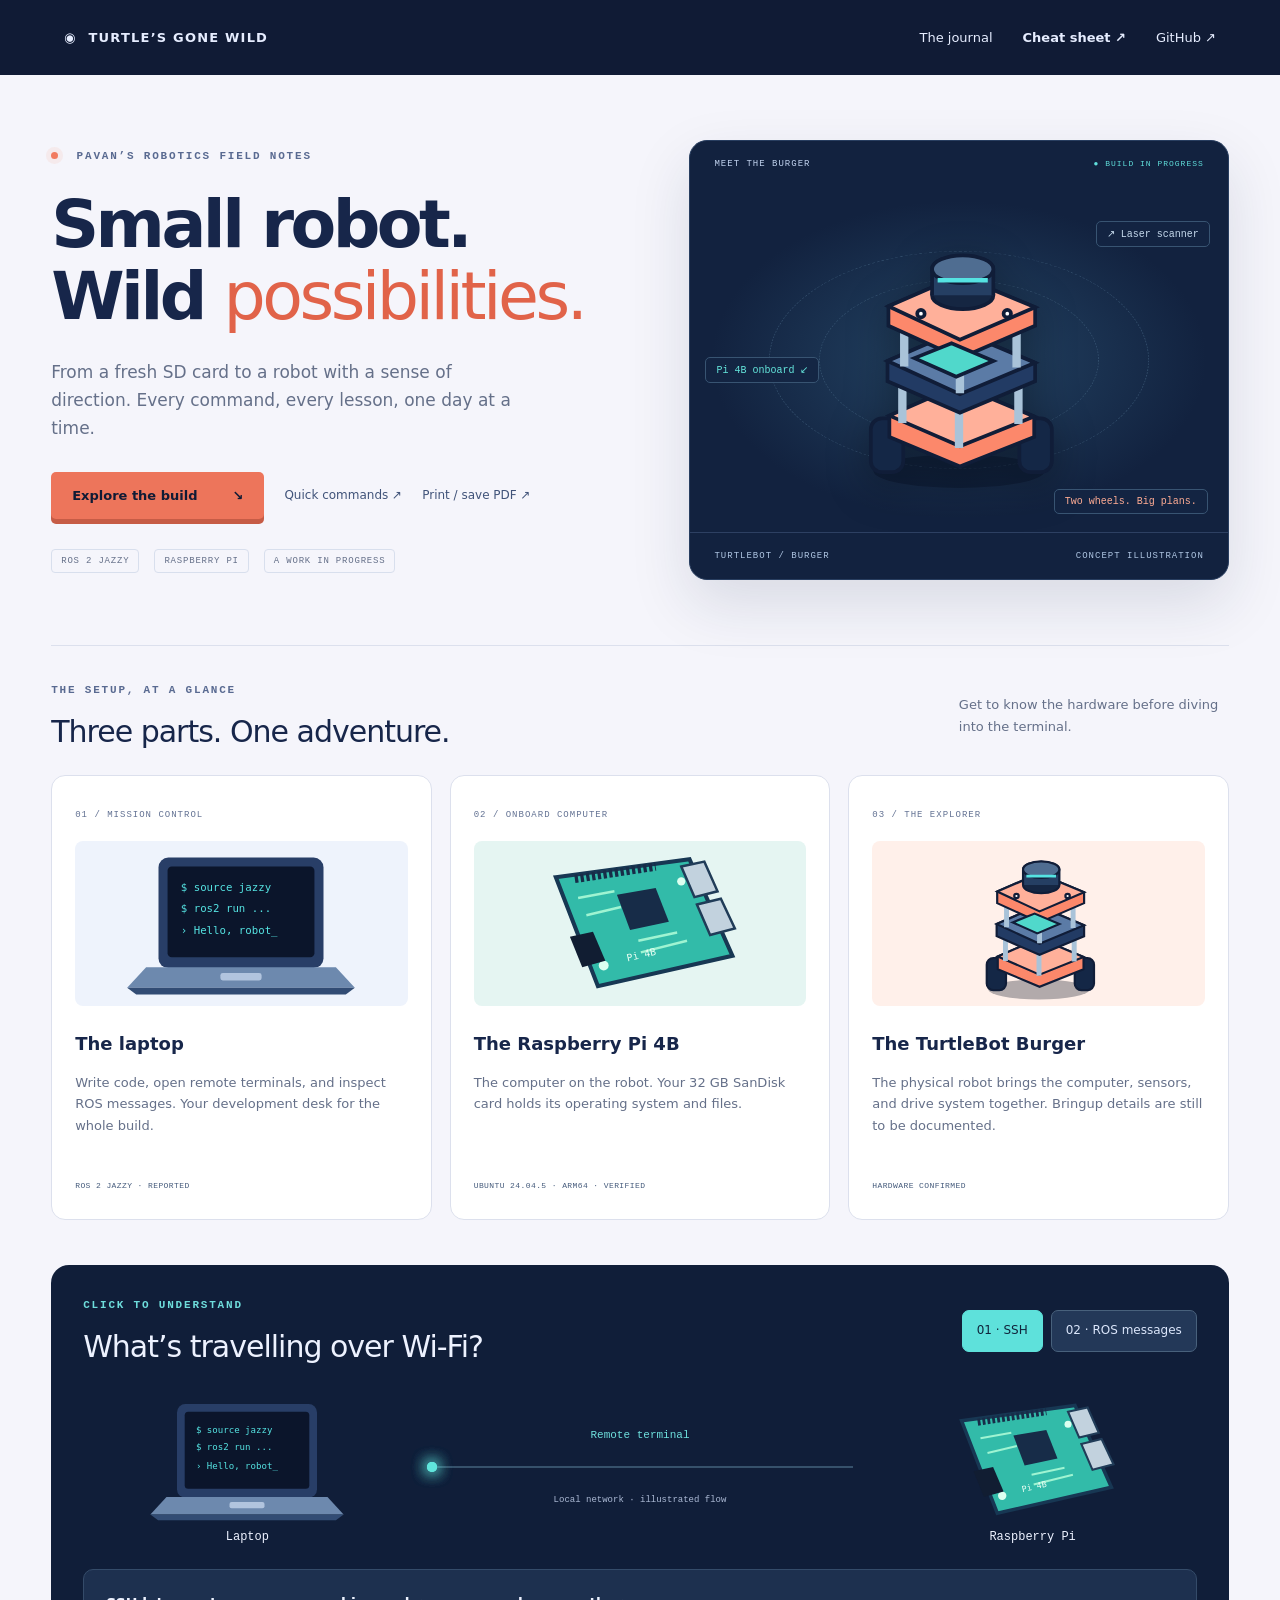
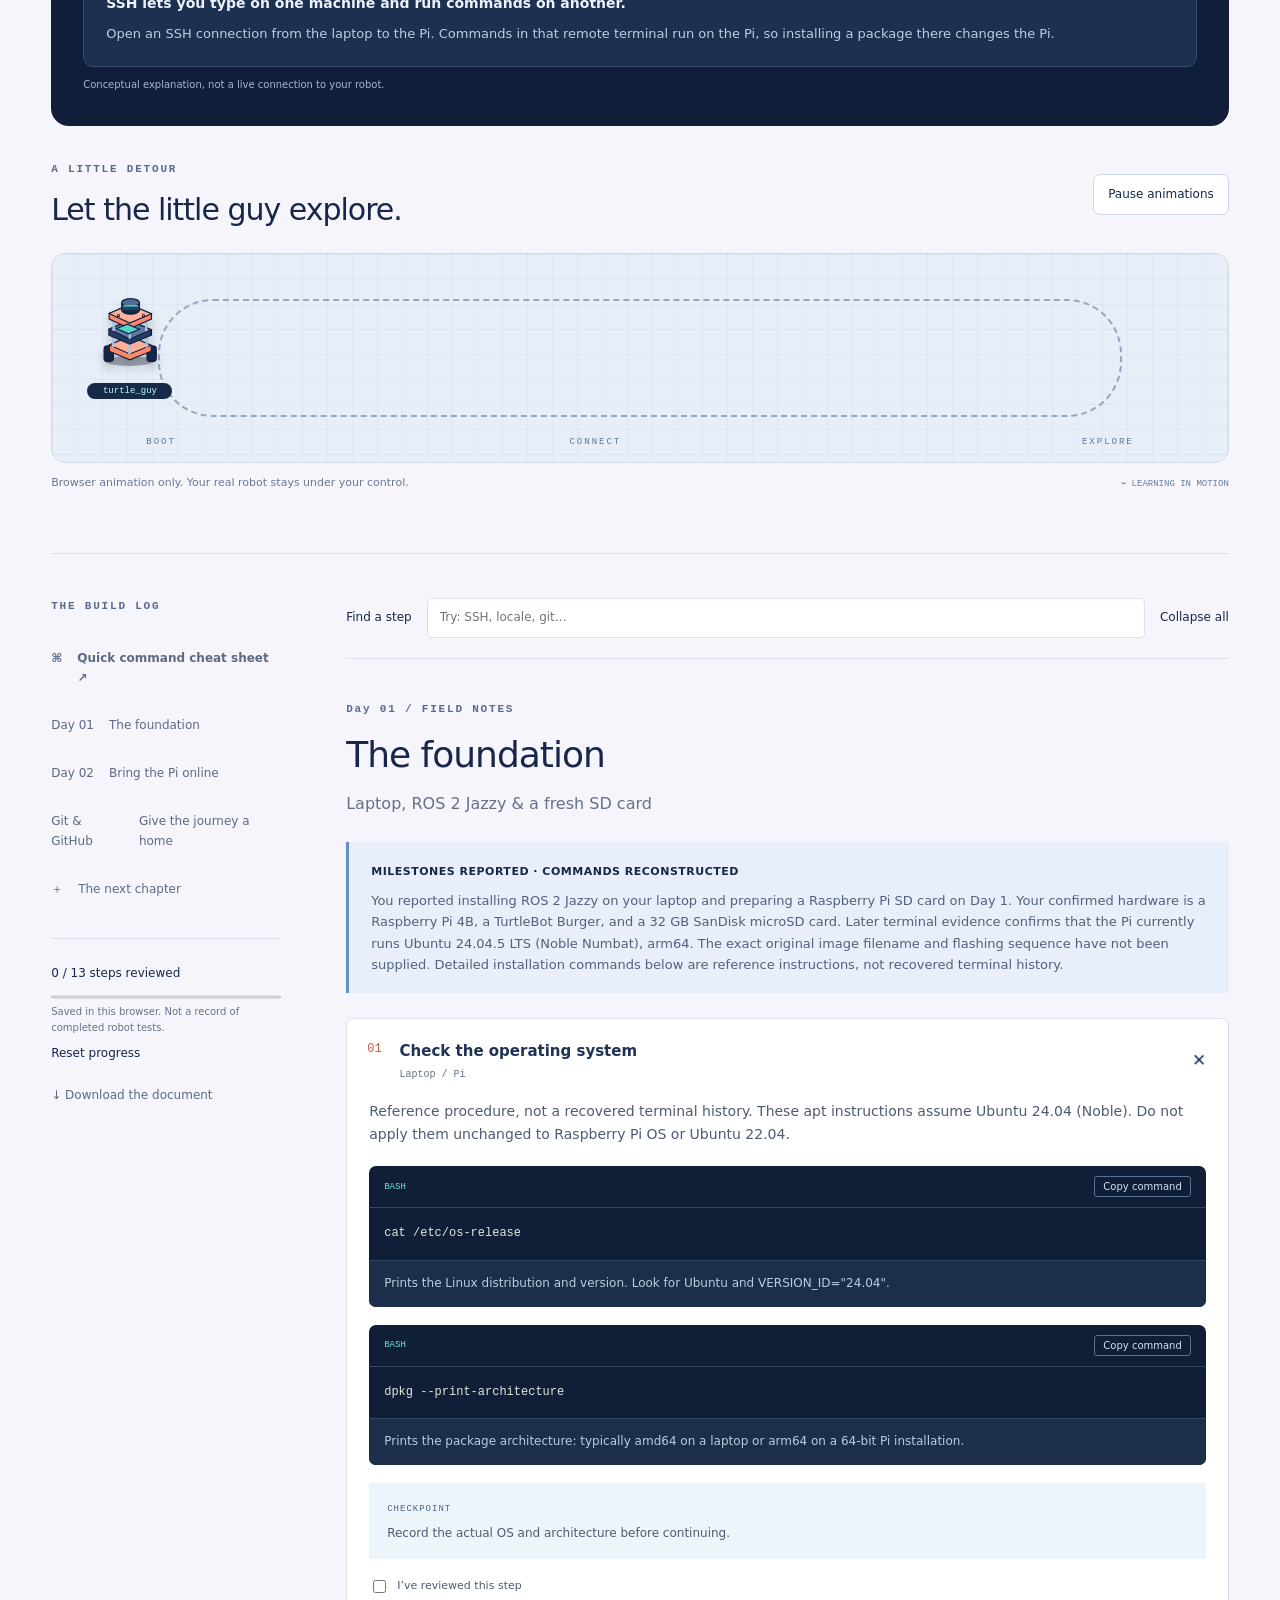
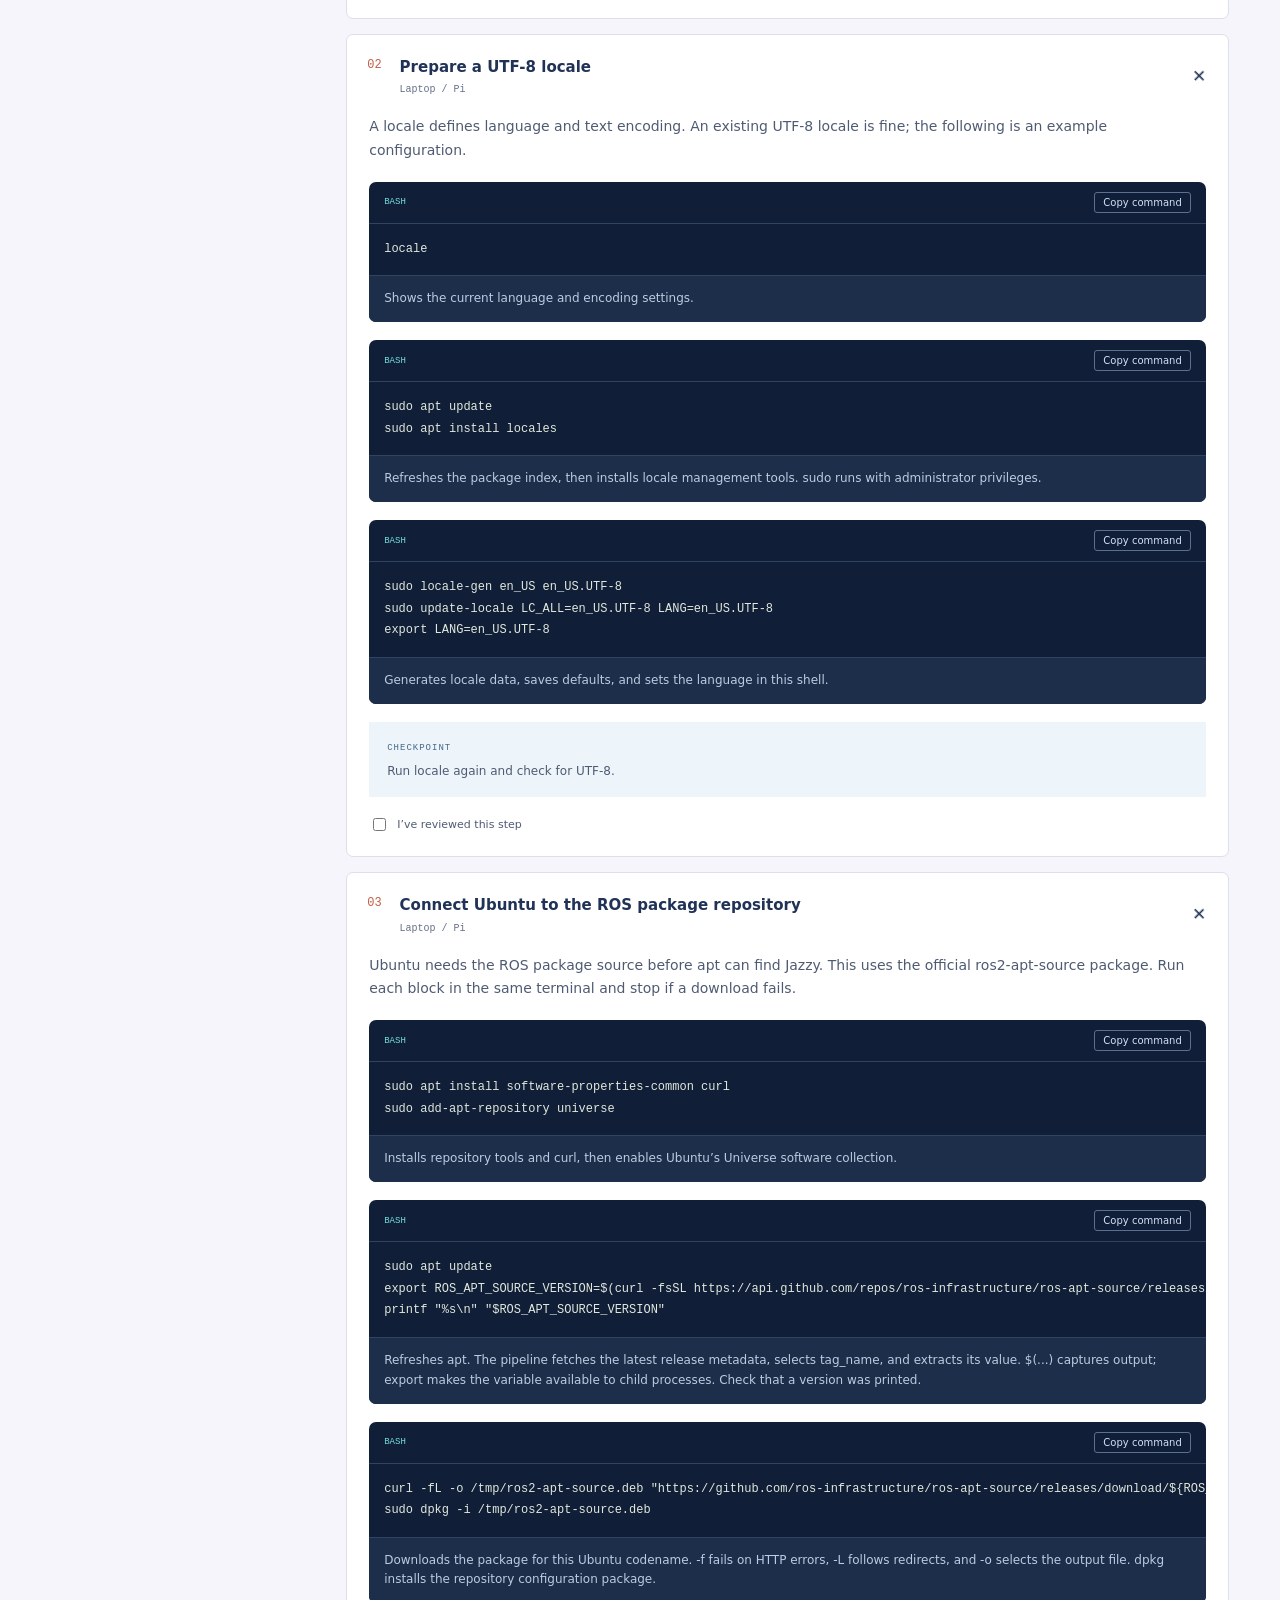
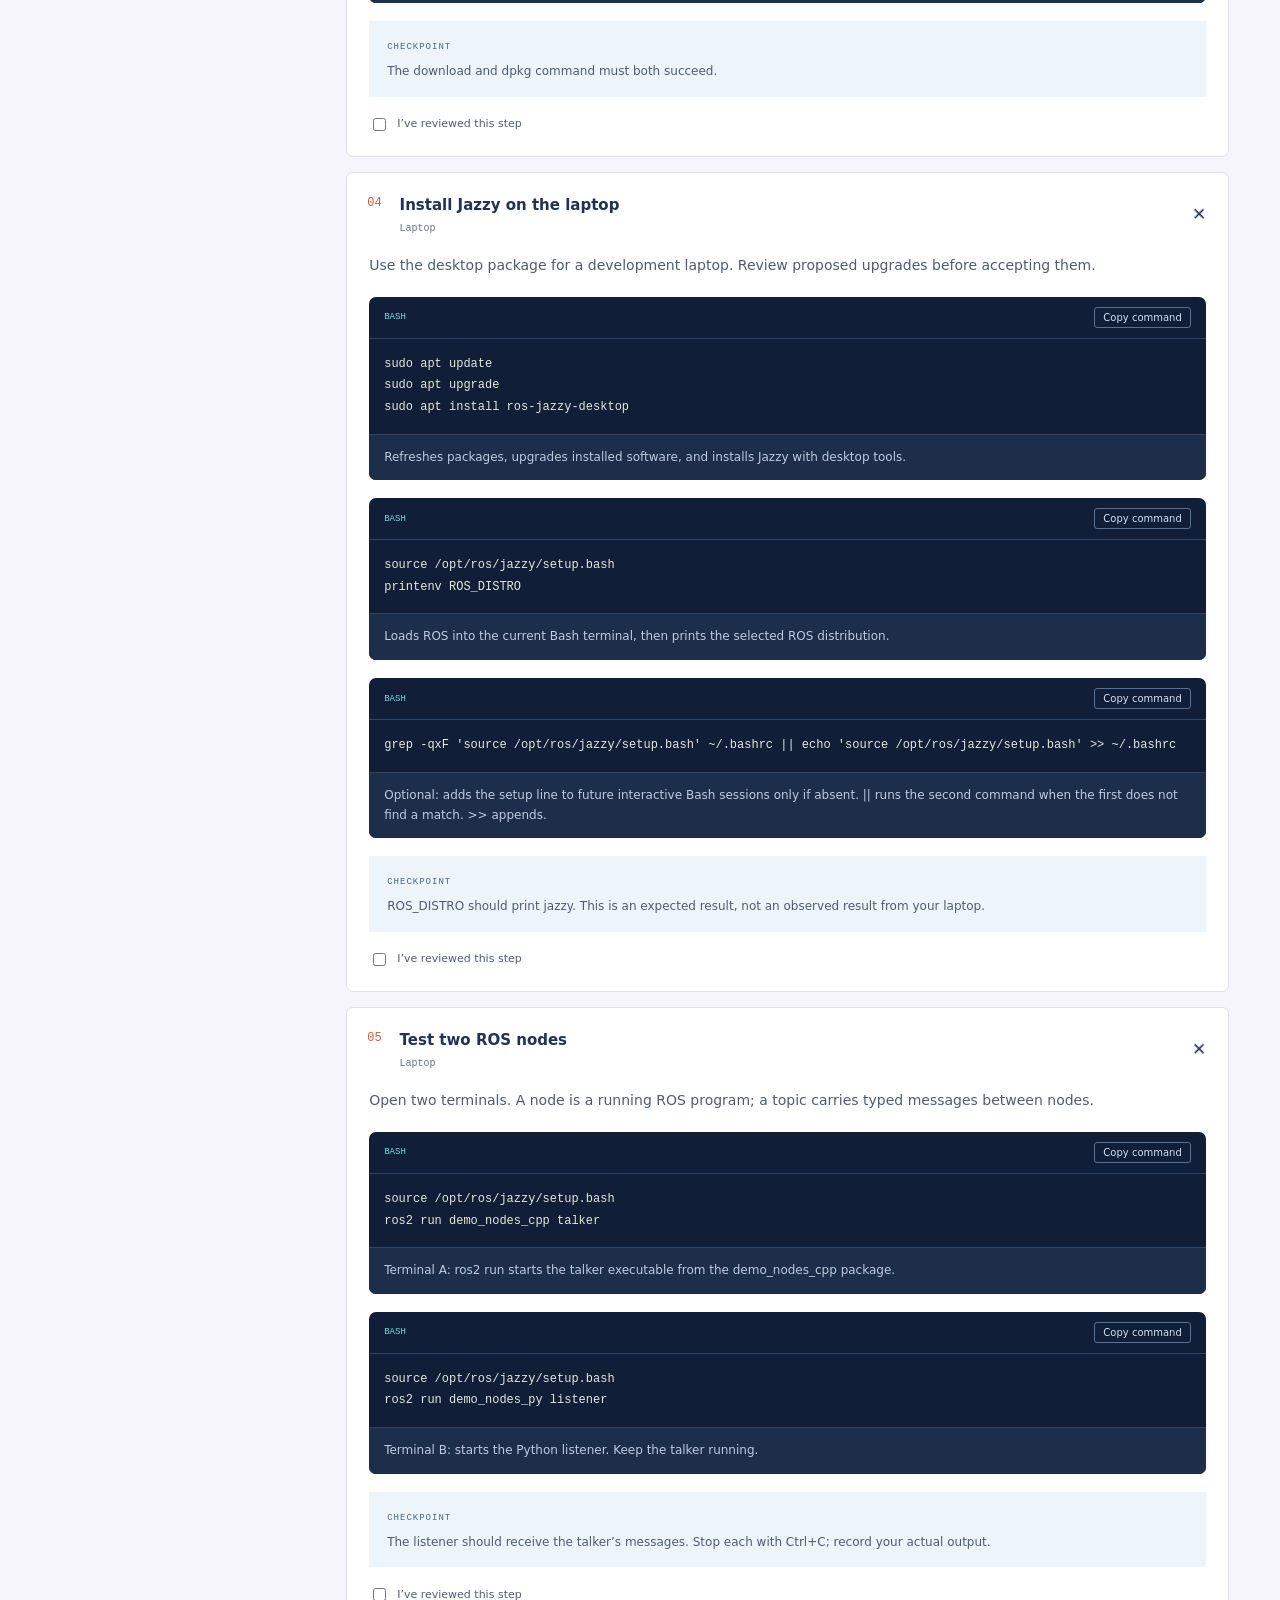
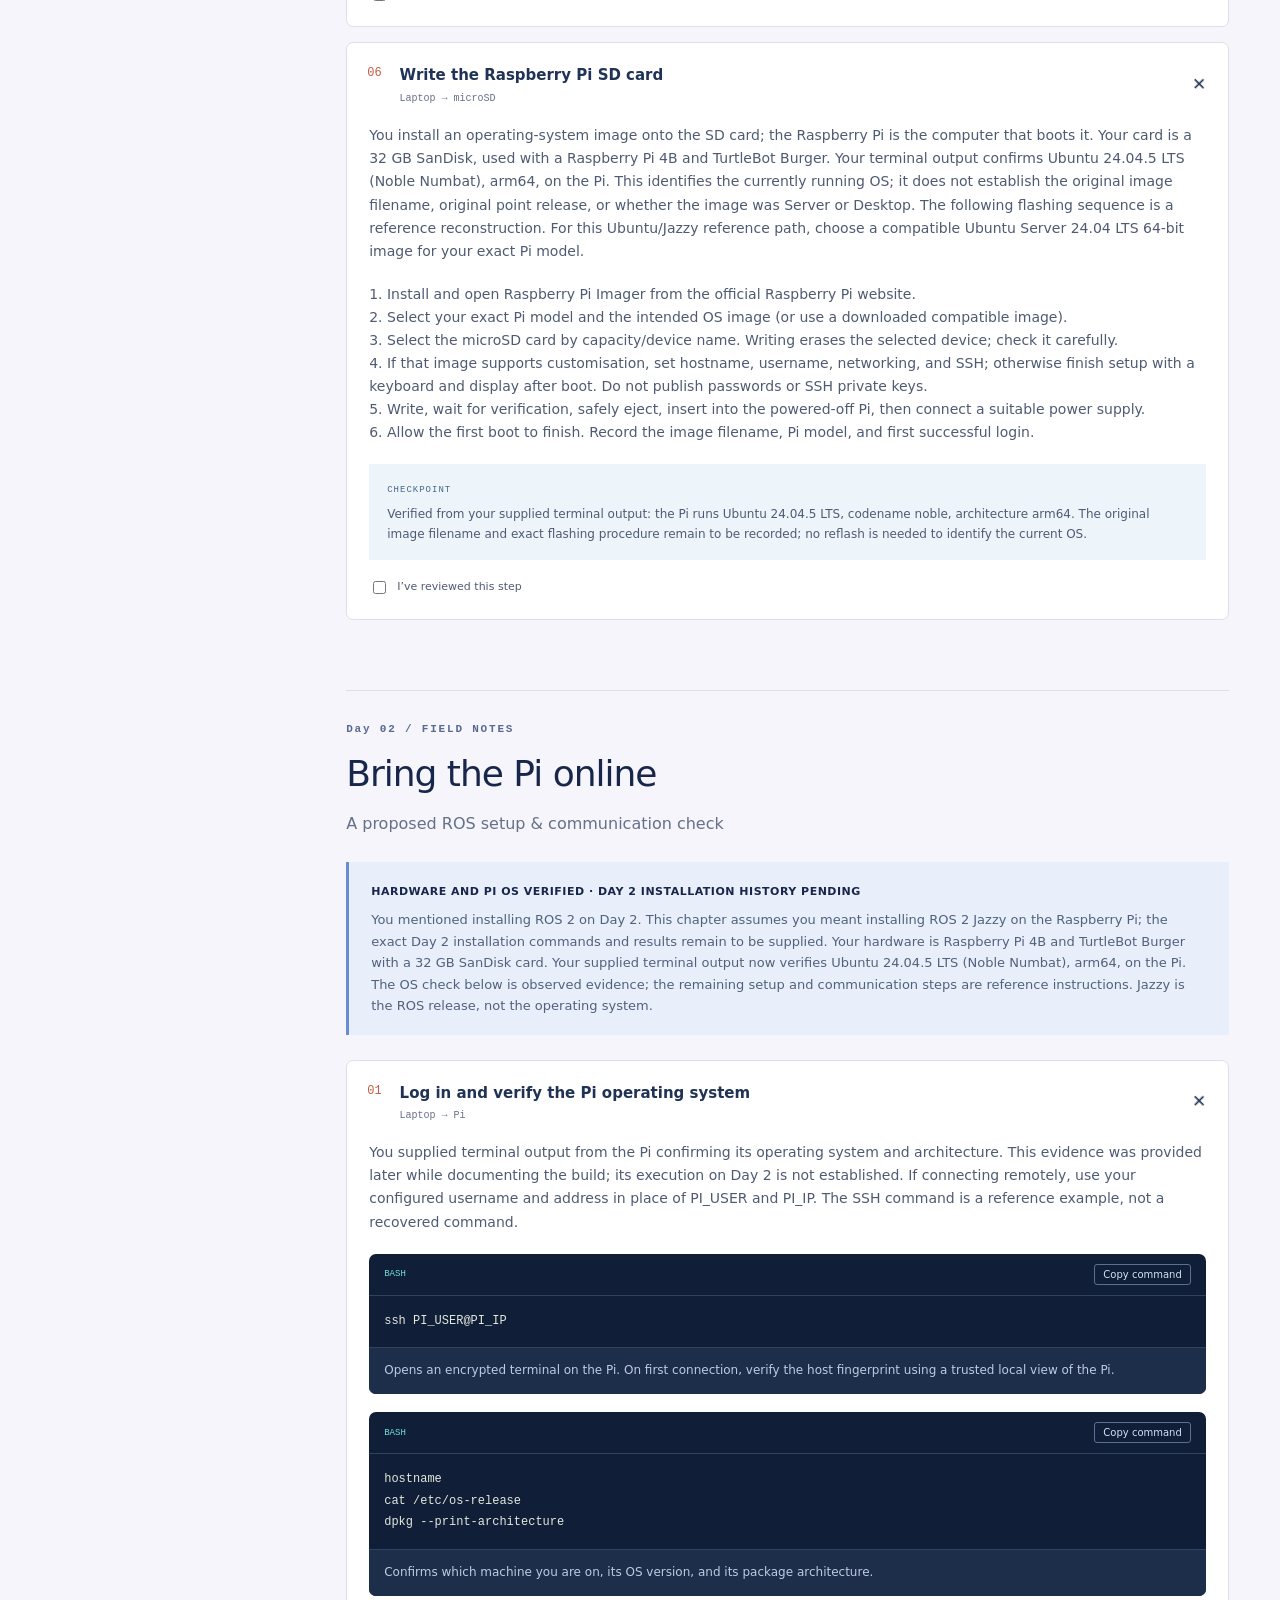
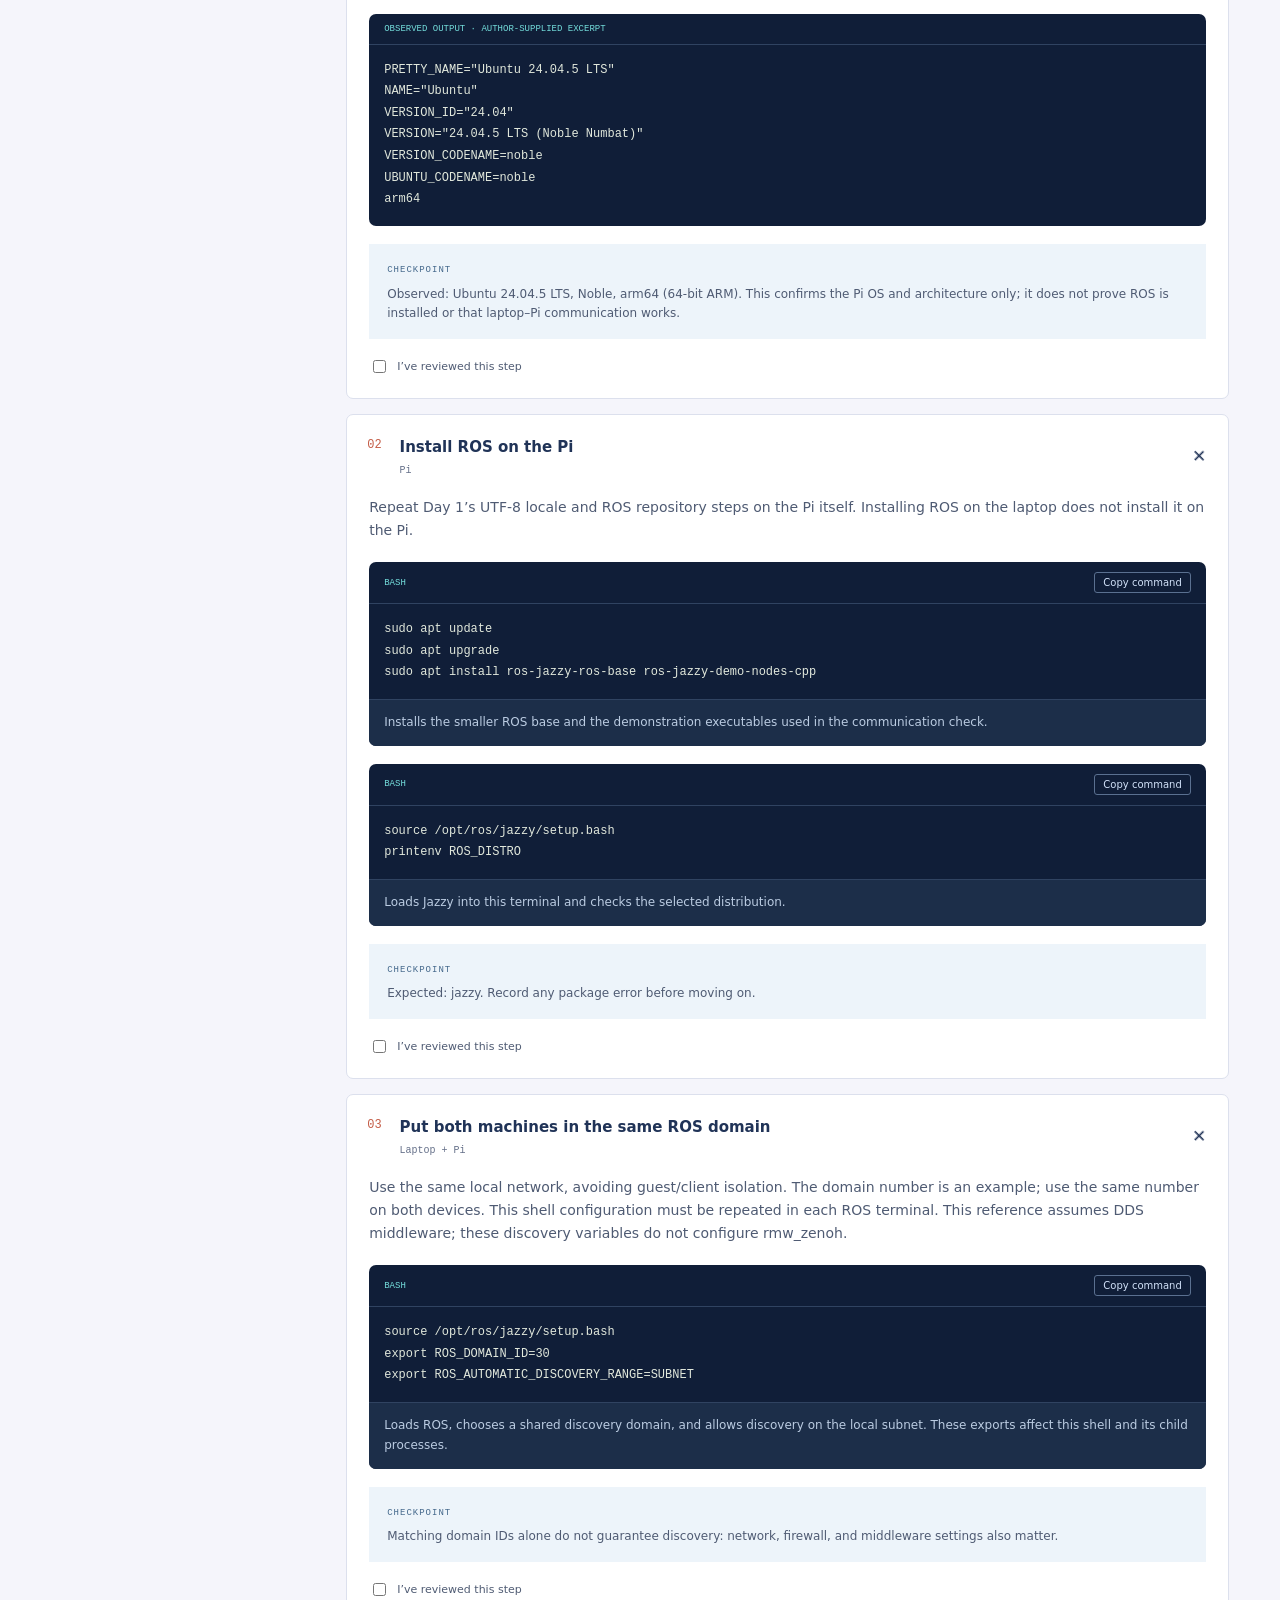
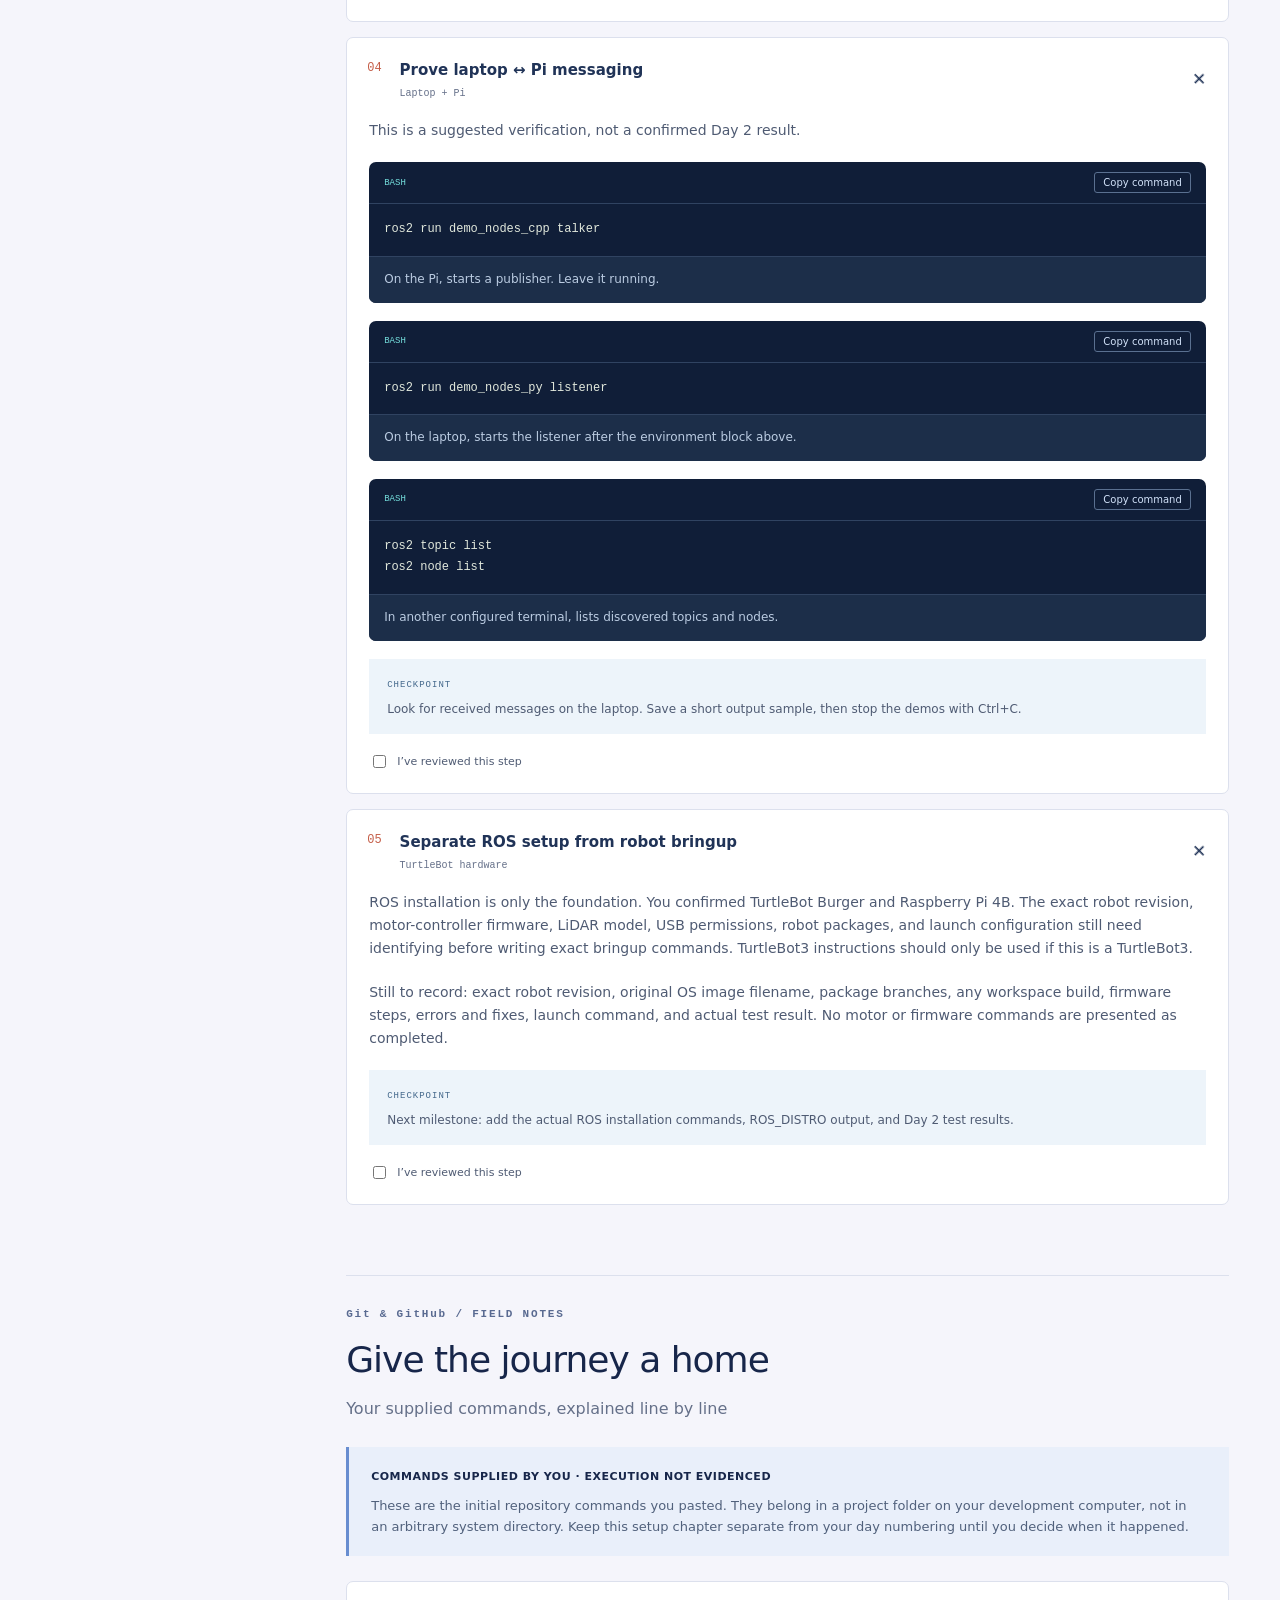
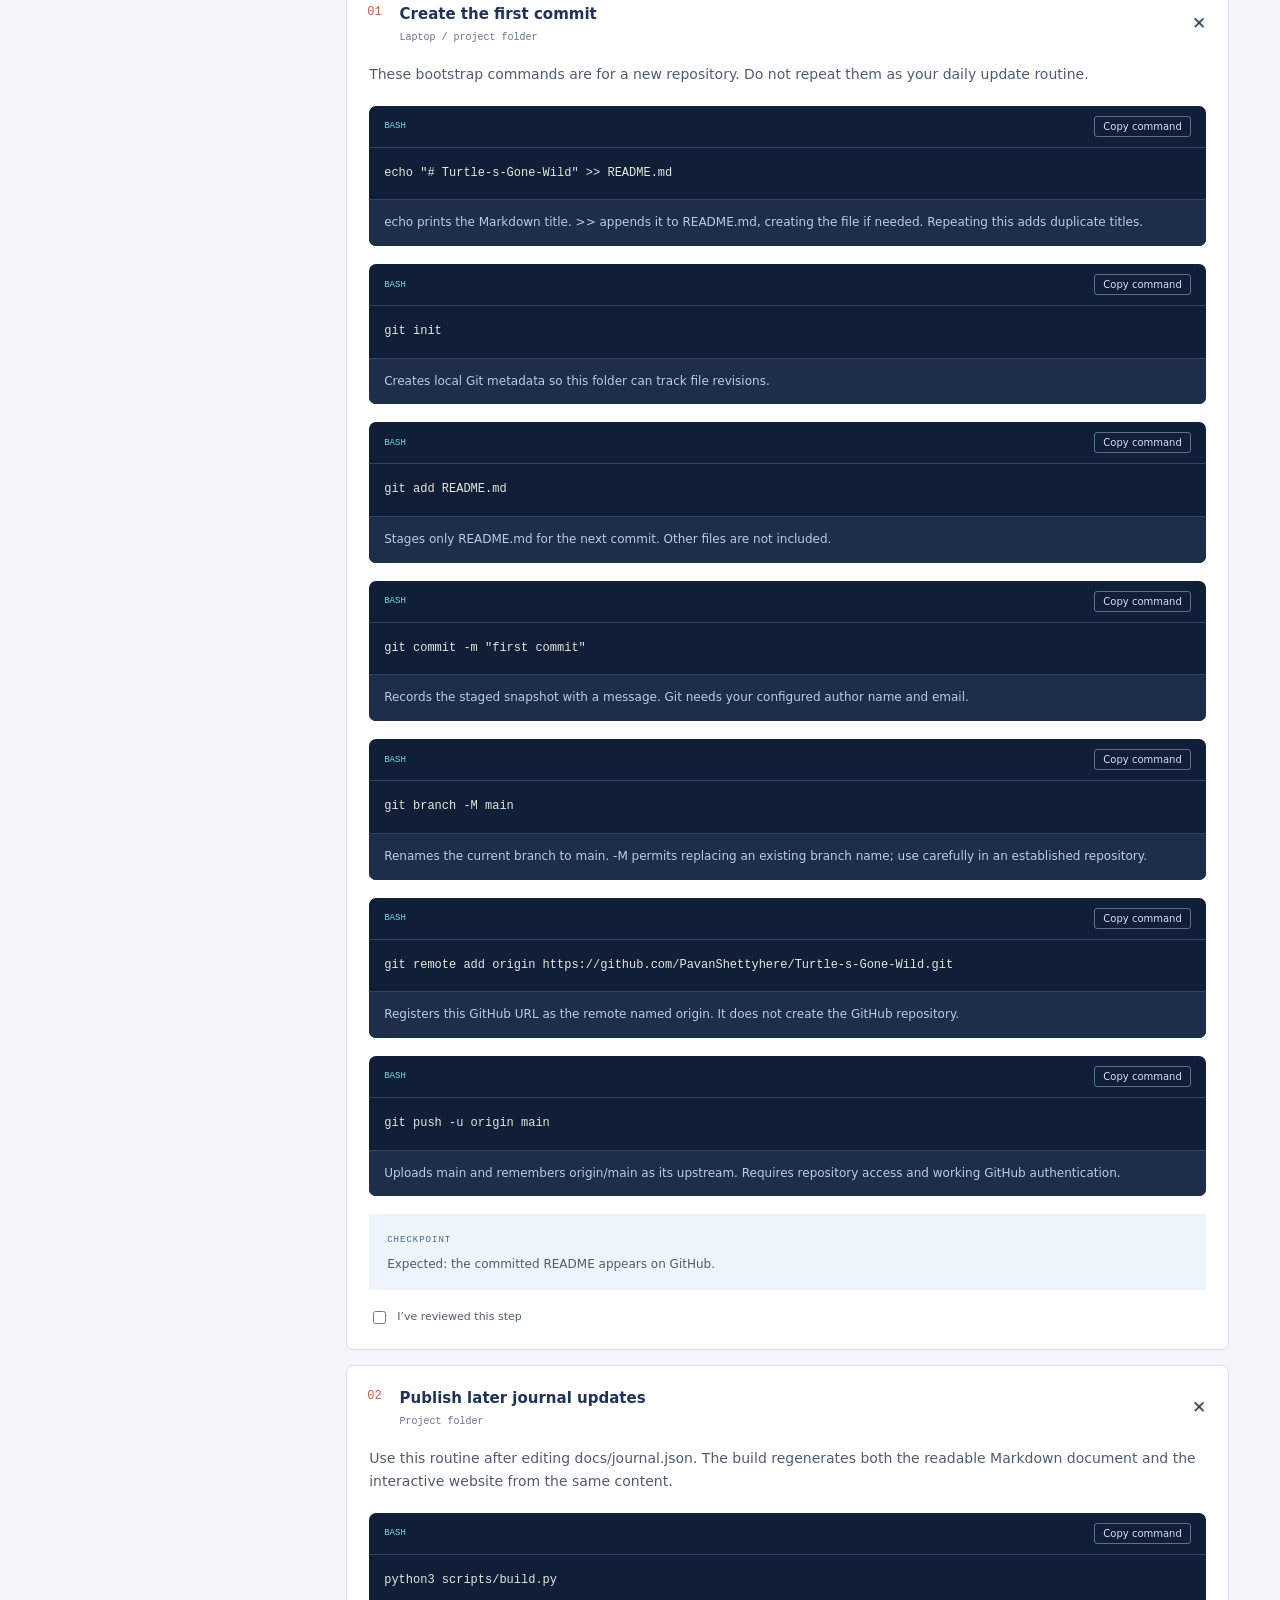
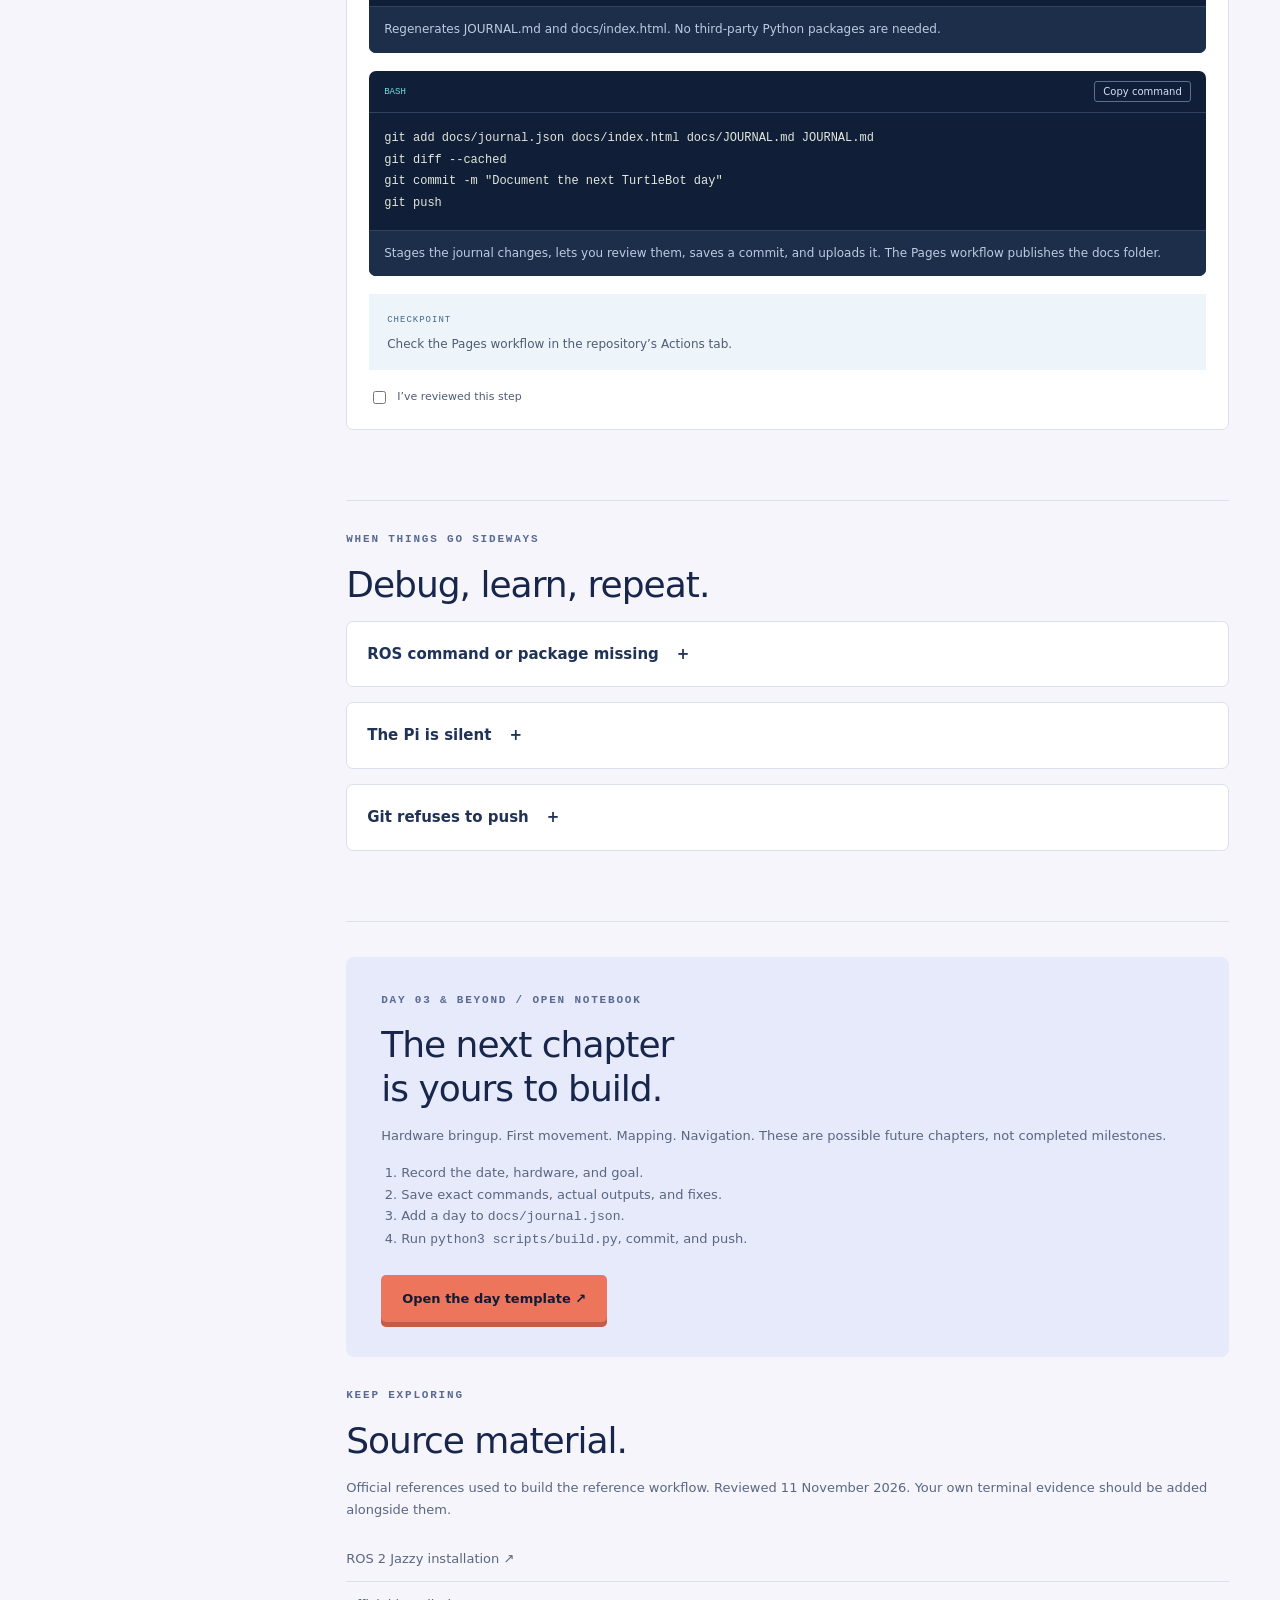
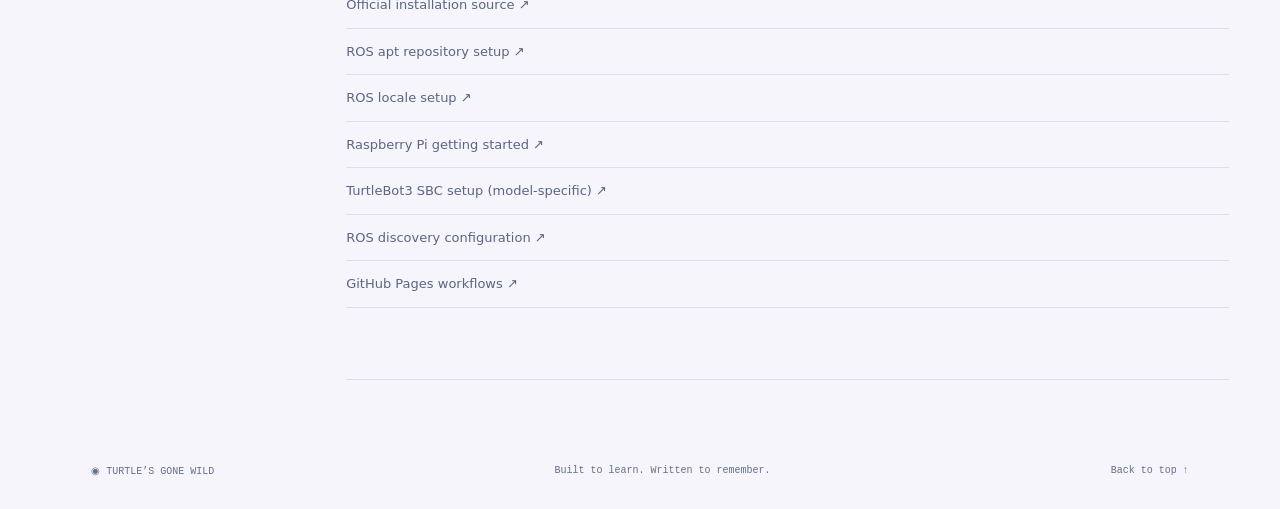
==== commit 49c69eb9: "Add separate quick-copy TurtleBot command cheat sheet" ====
--- a/docs/index.html
+++ b/docs/index.html
@@ -1,11 +1,11 @@
 <!doctype html><html lang="en"><head><meta charset="utf-8"><meta name="viewport" content="width=device-width,initial-scale=1"><meta name="description" content="Pavan’s growing TurtleBot build journal. ROS 2 Jazzy, Raspberry Pi, explained commands and notes, one day at a time."><title>Turtle’s Gone Wild · Build journal</title><link rel="stylesheet" href="style.css"><script defer src="app.js"></script></head><body>
-<header><a class="brand" href="#">◉ <span>TURTLE’S GONE WILD</span></a><nav aria-label="Main navigation"><a href="#day-1">The journal</a><a href="#visual-lab">Meet the robot</a><a href="https://github.com/PavanShettyhere/Turtle-s-Gone-Wild">GitHub ↗</a></nav></header>
-<main><section class="hero"><div><div class="eyebrow"><span class="pulse"></span> PAVAN’S ROBOTICS FIELD NOTES</div><h1>Small robot.<br>Wild <em>possibilities.</em></h1><p class="lead">From a fresh SD card to a robot with a sense of direction. Every command, every lesson, one day at a time.</p><div class="hero-actions"><a class="button" href="#day-1">Explore the build <span>↘</span></a><button id="print" class="quiet">Print / save PDF ↗</button></div><div class="tags"><span>ROS 2 JAZZY</span><span>RASPBERRY PI</span><span>A WORK IN PROGRESS</span></div></div>
+<header><a class="brand" href="#">◉ <span>TURTLE’S GONE WILD</span></a><nav aria-label="Main navigation"><a href="#day-1">The journal</a><a class="cheat-nav" href="cheatsheet.html">Cheat sheet ↗</a><a href="https://github.com/PavanShettyhere/Turtle-s-Gone-Wild">GitHub ↗</a></nav></header>
+<main><section class="hero"><div><div class="eyebrow"><span class="pulse"></span> PAVAN’S ROBOTICS FIELD NOTES</div><h1>Small robot.<br>Wild <em>possibilities.</em></h1><p class="lead">From a fresh SD card to a robot with a sense of direction. Every command, every lesson, one day at a time.</p><div class="hero-actions"><a class="button" href="#day-1">Explore the build <span>↘</span></a><a class="quiet" href="cheatsheet.html">Quick commands ↗</a><button id="print" class="quiet">Print / save PDF ↗</button></div><div class="tags"><span>ROS 2 JAZZY</span><span>RASPBERRY PI</span><span>A WORK IN PROGRESS</span></div></div>
 <div class="robot-scene"><div class="scene-label">MEET THE BURGER <span>● BUILD IN PROGRESS</span></div><div class="hero-robot"><div class="orbit orbit-one"></div><div class="orbit orbit-two"></div><img src="assets/burger.svg" alt="Illustrated TurtleBot Burger with stacked plates, wheels, and laser scanner"><span class="callout callout-a">↗ Laser scanner</span><span class="callout callout-b">Pi 4B onboard ↙</span><span class="callout callout-c">Two wheels. Big plans.</span></div><div class="scene-bottom"><span>TURTLEBOT / BURGER</span><span>CONCEPT ILLUSTRATION</span></div></div></section>
 <section class="visual-lab" id="visual-lab"><div class="lab-heading"><div><div class="eyebrow">THE SETUP, AT A GLANCE</div><h2>Three parts. One adventure.</h2></div><p>Get to know the hardware before diving into the terminal.</p></div><div class="hardware-grid"><article><span class="hardware-number">01 / MISSION CONTROL</span><img src="assets/laptop.svg" alt="Laptop illustration showing a simplified ROS terminal"><h3>The laptop</h3><p>Write code, open remote terminals, and inspect ROS messages. Your development desk for the whole build.</p><span class="hardware-tag">ROS 2 JAZZY · REPORTED</span></article><article><span class="hardware-number">02 / ONBOARD COMPUTER</span><img src="assets/pi.svg" alt="Illustration of the Raspberry Pi 4B circuit board"><h3>The Raspberry Pi 4B</h3><p>The computer on the robot. Your 32 GB SanDisk card holds its operating system and files.</p><span class="hardware-tag">UBUNTU 24.04.5 · ARM64 · VERIFIED</span></article><article><span class="hardware-number">03 / THE EXPLORER</span><img src="assets/burger.svg" alt="Illustration of the TurtleBot Burger robot"><h3>The TurtleBot Burger</h3><p>The physical robot brings the computer, sensors, and drive system together. Bringup details are still to be documented.</p><span class="hardware-tag">HARDWARE CONFIRMED</span></article></div></section>
 <section class="comms-lab" aria-labelledby="comms-title"><div class="lab-heading"><div><div class="eyebrow">CLICK TO UNDERSTAND</div><h2 id="comms-title">What’s travelling over Wi-Fi?</h2></div><div class="mode-buttons" role="group" aria-label="Communication explanation"><button data-mode="ssh" aria-pressed="true">01 · SSH</button><button data-mode="ros" aria-pressed="false">02 · ROS messages</button></div></div><div class="connection"><div><img src="assets/laptop.svg" alt="Laptop"><strong>Laptop</strong></div><div class="signal"><span id="signal-label">Remote terminal</span><div class="signal-line"><i></i><i></i><i></i></div><small>Local network · illustrated flow</small></div><div><img src="assets/pi.svg" alt="Raspberry Pi"><strong>Raspberry Pi</strong></div></div><div id="mode-explanation" role="status"><strong>SSH lets you type on one machine and run commands on another.</strong><p>Open an SSH connection from the laptop to the Pi. Commands in that remote terminal run on the Pi, so installing a package there changes the Pi.</p></div><p class="demo-caption">Conceptual explanation, not a live connection to your robot.</p></section>
 <section class="playground" aria-labelledby="play-title"><div class="lab-heading"><div><div class="eyebrow">A LITTLE DETOUR</div><h2 id="play-title">Let the little guy explore.</h2></div><button id="motion-toggle" class="motion-button" aria-pressed="false">Pause animations</button></div><div class="rover-track"><div class="track-grid"></div><span class="waypoint waypoint-one">BOOT</span><span class="waypoint waypoint-two">CONNECT</span><span class="waypoint waypoint-three">EXPLORE</span><div class="mini-rover"><img src="assets/burger.svg" alt="Small animated TurtleBot moving around a demonstration track"><span>turtle_guy</span></div></div><div class="playground-footer"><p>Browser animation only. Your real robot stays under your control.</p><span>⌁ LEARNING IN MOTION</span></div></section>
-<div class="journal-layout"><aside><div class="eyebrow">THE BUILD LOG</div><a href="#day-1">Day 01 <span>The foundation</span></a><a href="#day-2">Day 02 <span>Bring the Pi online</span></a><a href="#git">Git &amp; GitHub <span>Give the journey a home</span></a><a href="#roadmap">＋ <span>The next chapter</span></a><div class="progress-box"><span id="progress-label">Your reading progress</span><progress id="progress" value="0" max="100"></progress><small>Saved in this browser. Not a record of completed robot tests.</small><button class="quiet" id="reset">Reset progress</button></div><a href="JOURNAL.md" download>↓ Download the document</a></aside><div class="journal"><div class="toolbar"><label for="search">Find a step</label><input id="search" type="search" placeholder="Try: SSH, locale, git…"><button id="expand-all" class="quiet">Collapse all</button></div><p id="search-status" role="status"></p><section class="chapter" id="day-1" aria-labelledby="day-1-title"><div class="eyebrow">Day 01 / FIELD NOTES</div><h2 id="day-1-title">The foundation</h2><p class="chapter-sub">Laptop, ROS 2 Jazzy &amp; a fresh SD card</p><div class="notice"><strong>Milestones reported · commands reconstructed</strong><p>You reported installing ROS 2 Jazzy on your laptop and preparing a Raspberry Pi SD card on Day 1. Your confirmed hardware is a Raspberry Pi 4B, a TurtleBot Burger, and a 32 GB SanDisk microSD card. Later terminal evidence confirms that the Pi currently runs Ubuntu 24.04.5 LTS (Noble Numbat), arm64. The exact original image filename and flashing sequence have not been supplied. Detailed installation commands below are reference instructions, not recovered terminal history.</p></div><details class="step" id="day-1-step-1" open><summary><span class="step-no">01</span><span>Check the operating system<small>Laptop / Pi</small></span><span class="expand">+</span></summary><div class="step-body"><p>Reference procedure, not a recovered terminal history. These apt instructions assume Ubuntu 24.04 (Noble). Do not apply them unchanged to Raspberry Pi OS or Ubuntu 22.04.</p><div class="command"><div class="command-top"><span>BASH</span><button class="copy" type="button">Copy command</button></div><pre><code>cat /etc/os-release</code></pre><p>Prints the Linux distribution and version. Look for Ubuntu and VERSION_ID=&quot;24.04&quot;.</p></div><div class="command"><div class="command-top"><span>BASH</span><button class="copy" type="button">Copy command</button></div><pre><code>dpkg --print-architecture</code></pre><p>Prints the package architecture: typically amd64 on a laptop or arm64 on a 64-bit Pi installation.</p></div><div class="checkpoint"><strong>CHECKPOINT</strong><p>Record the actual OS and architecture before continuing.</p></div><label class="done"><input type="checkbox" data-key="day-1-1"> I’ve reviewed this step</label></div></details><details class="step" id="day-1-step-2" open><summary><span class="step-no">02</span><span>Prepare a UTF-8 locale<small>Laptop / Pi</small></span><span class="expand">+</span></summary><div class="step-body"><p>A locale defines language and text encoding. An existing UTF-8 locale is fine; the following is an example configuration.</p><div class="command"><div class="command-top"><span>BASH</span><button class="copy" type="button">Copy command</button></div><pre><code>locale</code></pre><p>Shows the current language and encoding settings.</p></div><div class="command"><div class="command-top"><span>BASH</span><button class="copy" type="button">Copy command</button></div><pre><code>sudo apt update
+<div class="journal-layout"><aside><div class="eyebrow">THE BUILD LOG</div><a class="cheat-nav" href="cheatsheet.html">⌘ <span>Quick command cheat sheet ↗</span></a><a href="#day-1">Day 01 <span>The foundation</span></a><a href="#day-2">Day 02 <span>Bring the Pi online</span></a><a href="#git">Git &amp; GitHub <span>Give the journey a home</span></a><a href="#roadmap">＋ <span>The next chapter</span></a><div class="progress-box"><span id="progress-label">Your reading progress</span><progress id="progress" value="0" max="100"></progress><small>Saved in this browser. Not a record of completed robot tests.</small><button class="quiet" id="reset">Reset progress</button></div><a href="JOURNAL.md" download>↓ Download the document</a></aside><div class="journal"><div class="toolbar"><label for="search">Find a step</label><input id="search" type="search" placeholder="Try: SSH, locale, git…"><button id="expand-all" class="quiet">Collapse all</button></div><p id="search-status" role="status"></p><section class="chapter" id="day-1" aria-labelledby="day-1-title"><div class="eyebrow">Day 01 / FIELD NOTES</div><h2 id="day-1-title">The foundation</h2><p class="chapter-sub">Laptop, ROS 2 Jazzy &amp; a fresh SD card</p><div class="notice"><strong>Milestones reported · commands reconstructed</strong><p>You reported installing ROS 2 Jazzy on your laptop and preparing a Raspberry Pi SD card on Day 1. Your confirmed hardware is a Raspberry Pi 4B, a TurtleBot Burger, and a 32 GB SanDisk microSD card. Later terminal evidence confirms that the Pi currently runs Ubuntu 24.04.5 LTS (Noble Numbat), arm64. The exact original image filename and flashing sequence have not been supplied. Detailed installation commands below are reference instructions, not recovered terminal history.</p></div><details class="step" id="day-1-step-1" open><summary><span class="step-no">01</span><span>Check the operating system<small>Laptop / Pi</small></span><span class="expand">+</span></summary><div class="step-body"><p>Reference procedure, not a recovered terminal history. These apt instructions assume Ubuntu 24.04 (Noble). Do not apply them unchanged to Raspberry Pi OS or Ubuntu 22.04.</p><div class="command"><div class="command-top"><span>BASH</span><button class="copy" type="button">Copy command</button></div><pre><code>cat /etc/os-release</code></pre><p>Prints the Linux distribution and version. Look for Ubuntu and VERSION_ID=&quot;24.04&quot;.</p></div><div class="command"><div class="command-top"><span>BASH</span><button class="copy" type="button">Copy command</button></div><pre><code>dpkg --print-architecture</code></pre><p>Prints the package architecture: typically amd64 on a laptop or arm64 on a 64-bit Pi installation.</p></div><div class="checkpoint"><strong>CHECKPOINT</strong><p>Record the actual OS and architecture before continuing.</p></div><label class="done"><input type="checkbox" data-key="day-1-1"> I’ve reviewed this step</label></div></details><details class="step" id="day-1-step-2" open><summary><span class="step-no">02</span><span>Prepare a UTF-8 locale<small>Laptop / Pi</small></span><span class="expand">+</span></summary><div class="step-body"><p>A locale defines language and text encoding. An existing UTF-8 locale is fine; the following is an example configuration.</p><div class="command"><div class="command-top"><span>BASH</span><button class="copy" type="button">Copy command</button></div><pre><code>locale</code></pre><p>Shows the current language and encoding settings.</p></div><div class="command"><div class="command-top"><span>BASH</span><button class="copy" type="button">Copy command</button></div><pre><code>sudo apt update
 sudo apt install locales</code></pre><p>Refreshes the package index, then installs locale management tools. sudo runs with administrator privileges.</p></div><div class="command"><div class="command-top"><span>BASH</span><button class="copy" type="button">Copy command</button></div><pre><code>sudo locale-gen en_US en_US.UTF-8
 sudo update-locale LC_ALL=en_US.UTF-8 LANG=en_US.UTF-8
 export LANG=en_US.UTF-8</code></pre><p>Generates locale data, saves defaults, and sets the language in this shell.</p></div><div class="checkpoint"><strong>CHECKPOINT</strong><p>Run locale again and check for UTF-8.</p></div><label class="done"><input type="checkbox" data-key="day-1-2"> I’ve reviewed this step</label></div></details><details class="step" id="day-1-step-3" open><summary><span class="step-no">03</span><span>Connect Ubuntu to the ROS package repository<small>Laptop / Pi</small></span><span class="expand">+</span></summary><div class="step-body"><p>Ubuntu needs the ROS package source before apt can find Jazzy. This uses the official ros2-apt-source package. Run each block in the same terminal and stop if a download fails.</p><div class="command"><div class="command-top"><span>BASH</span><button class="copy" type="button">Copy command</button></div><pre><code>sudo apt install software-properties-common curl
--- a/docs/style.css
+++ b/docs/style.css
@@ -2,3 +2,6 @@
 /* Midnight workshop: warm paper, electric blue, coral, and original hardware art. */
 :root{--paper:#f5f5fb;--ink:#17264a;--muted:#657089;--line:#dce0ed;--lime:#5ce0dc}body{background:var(--paper)}header{background:#101b35;color:#e6edff;max-width:none;padding-left:max(5%,calc((100vw - 1170px)/2));padding-right:max(5%,calc((100vw - 1170px)/2));border:0}.hero{gap:45px;padding:65px 0}h1{font-weight:750;font-size:clamp(43px,5.2vw,73px);letter-spacing:-3.5px}h1 em{color:#e16349;font-style:normal;font-family:inherit}.eyebrow{color:#596a91}.pulse{background:#f17b60;box-shadow:0 0 0 5px #f17b6018}.button{background:#ed755b;color:#101b35;font-weight:750;box-shadow:0 5px 0 #c65c46;transition:transform .2s}.button:hover{transform:translateY(-2px);text-decoration:none}.hero-actions .quiet{color:#405379}.tags span{padding:6px 9px;border:1px solid #d8dfed;border-radius:4px}.robot-scene{transform:none;background:#12223f;border-color:#283e60;box-shadow:0 24px 60px #17264a20;border-radius:18px;color:#a7bddd;position:relative}.scene-label{color:#c0d2ee}.scene-label span{color:#60dfdb;font-size:8px}.scene-bottom{border-color:#2d4062;color:#afc6e3}.hero-robot{height:345px;position:relative;display:grid;place-items:center;background:radial-gradient(ellipse at center,#244565 0%,transparent 65%);overflow:hidden}.hero-robot>img{width:260px;z-index:1;filter:drop-shadow(0 10px 20px #0005);animation:hover-bot 5s ease-in-out infinite}.orbit{position:absolute;border:1px dashed #55779470;width:280px;height:280px;border-radius:50%;transform:rotateX(55deg);animation:orbit-spin 30s linear infinite}.orbit-two{width:380px;height:380px;animation-direction:reverse}.callout{position:absolute;z-index:2;font:10px ui-monospace,monospace;color:#c6daed;background:#142644dd;padding:6px 10px;border:1px solid #385472;border-radius:5px}.callout-a{top:34px;right:18px}.callout-b{left:15px;top:170px;color:#65e6dc}.callout-c{bottom:18px;right:20px;color:#ffac94}@keyframes hover-bot{50%{transform:translateY(-10px) rotate(2deg)}}@keyframes orbit-spin{to{transform:rotateX(55deg) rotate(360deg)}}.visual-lab{padding:35px 0 45px;border-top:1px solid var(--line)}.lab-heading{display:flex;justify-content:space-between;align-items:center;gap:25px;margin-bottom:25px}.lab-heading h2{font-size:30px;margin-bottom:0}.lab-heading>p{font-size:13px;max-width:270px;color:var(--muted)}.hardware-grid{display:grid;grid-template-columns:repeat(3,minmax(0,1fr));gap:18px}.hardware-grid article{border:1px solid var(--line);border-radius:14px;background:#fff;padding:23px;transition:transform .25s,box-shadow .25s}.hardware-grid article:hover{transform:translateY(-5px);box-shadow:0 15px 25px #17264a0d}.hardware-number{font:9px ui-monospace,monospace;color:#637293;letter-spacing:1px}.hardware-grid img{width:100%;height:165px;object-fit:contain;margin:15px 0;background:#eef3fc;border-radius:8px}.hardware-grid article:nth-child(2) img{background:#e5f5f2}.hardware-grid article:nth-child(3) img{background:#fff0ea}.hardware-grid h3{margin:0;font-size:18px}.hardware-grid p{font-size:13px;color:var(--muted);min-height:85px}.hardware-tag{font:8px ui-monospace,monospace;color:#445a7b;letter-spacing:.4px}.comms-lab{border-radius:18px;background:#101e39;color:#edf2ff;padding:32px;margin-bottom:35px}.comms-lab .eyebrow{color:#6edddc}.mode-buttons{display:flex;gap:8px}.mode-buttons button,.motion-button{border:1px solid #48617c;color:#dbe6fb;border-radius:7px;background:#233858;padding:10px 14px;font-size:12px}.mode-buttons button[aria-pressed=true]{background:#5ee1db;color:#10243b;border-color:#5ee1db}.connection{display:grid;grid-template-columns:1fr 1.3fr 1fr;align-items:center;gap:15px}.connection>div:not(.signal){display:flex;flex-direction:column;align-items:center}.connection img{width:100%;height:140px;object-fit:contain}.connection strong{font:12px ui-monospace,monospace}.signal{text-align:center;font:11px ui-monospace,monospace;color:#6ee0dd}.signal small{font-size:9px;color:#adbbd6}.signal-line{height:2px;background:#36516b;position:relative;margin:25px 0}.signal-line i{position:absolute;left:0;top:-4px;width:10px;height:10px;border-radius:50%;background:#60e5dc;box-shadow:0 0 15px #60e5dc;animation:packet 3s linear infinite}.signal-line i:nth-child(2){animation-delay:-1s}.signal-line i:nth-child(3){animation-delay:-2s}.comms-lab.ros-mode .signal-line i{animation-direction:reverse;background:#ffa18b}.comms-lab.ros-mode #signal-label{color:#ffa18b}@keyframes packet{0%{left:0;opacity:0}10%,90%{opacity:1}100%{left:calc(100% - 10px);opacity:0}}#mode-explanation{margin-top:25px;padding:22px;border-radius:10px;background:#1d304f;border:1px solid #344b69;font-size:14px}#mode-explanation p{margin:8px 0 0;font-size:13px;color:#bdcce3}.demo-caption{font-size:10px;color:#a5b7d0;margin-bottom:0}.playground{margin:35px 0 50px}.motion-button{background:#fff;color:#17264a;border-color:#cdd6e6;white-space:nowrap}.rover-track{height:210px;border:1px solid #cedbea;border-radius:14px;background:#e7eef8;position:relative;overflow:hidden}.track-grid{position:absolute;inset:0;background-image:linear-gradient(#7b95b314 1px,transparent 1px),linear-gradient(90deg,#7b95b314 1px,transparent 1px);background-size:25px 25px}.rover-track:after{content:'';position:absolute;inset:45px 9%;border:2px dashed #92a9c3;border-radius:55px;pointer-events:none}.mini-rover{position:absolute;left:3%;top:30px;width:85px;text-align:center;z-index:1;animation:explore 18s ease-in-out infinite}.mini-rover img{width:75px;height:90px;filter:drop-shadow(0 6px 4px #1233)}.mini-rover span{display:block;font:9px ui-monospace,monospace;background:#172b49;color:#b7fff7;border-radius:8px;padding:3px}.waypoint{position:absolute;bottom:15px;font:9px ui-monospace,monospace;letter-spacing:2px;color:#5d7795}.waypoint-one{left:8%}.waypoint-two{left:44%}.waypoint-three{right:8%}@keyframes explore{0%,100%{left:3%;top:20px;transform:rotate(-6deg)}30%{left:calc(100% - 100px);top:20px;transform:rotate(6deg)}50%{left:calc(100% - 100px);top:75px;transform:rotate(-6deg)}80%{left:3%;top:75px;transform:rotate(6deg)}}.playground-footer{display:flex;justify-content:space-between;align-items:center;gap:20px;font-size:11px;color:#6b7990}.playground-footer>span{font:9px ui-monospace,monospace;color:#657e9b}.motion-paused *,.motion-paused *:before,.motion-paused *:after{animation-play-state:paused!important}.notice{background:#e9effa;border-color:#688dd0}.notice p{color:#51617c}.step{background:#fff}.step summary{color:#203357}.step-no{color:#c45d47}.step-body{color:#4f5b73}.command{background:#101e38}.command-top{color:#74dedc;border-color:#304361}.command p{background:#1c2e49;color:#bbcce2;border-color:#304361}.copy{border-color:#5a7090;color:#d1e1f8}.checkpoint{background:#edf4fa}.checkpoint strong{color:#44688b}.done input,progress{accent-color:#3d84bc}.next{background:#e6eafb}.next p,.next li,.references p,.references li{color:#5a6682}aside>a{color:#5c6a84}.progress-box small{color:#64738b}#toast{background:#243d61}button:focus-visible,a:focus-visible,input:focus-visible,summary:focus-visible{outline-color:#e1765a}.scene-label,.scene-bottom{font-size:9px}
 @media(max-width:850px){.hero{gap:25px}.hero-robot{height:290px}.hero-robot>img{width:210px}.callout{font-size:8px}.callout-b{left:8px;top:160px}.lab-heading{align-items:flex-start;flex-direction:column;gap:8px}.lab-heading>p{max-width:none;margin-top:0}.hardware-grid article{padding:16px}.hardware-grid p{min-height:115px}.hardware-tag{line-height:1.6}.mode-buttons{flex-wrap:wrap}}@media(max-width:600px){.hero h1{font-size:48px;letter-spacing:-2.5px}.hero-robot{height:320px}.hero-robot>img{width:235px}.callout{font-size:10px}.hardware-grid{grid-template-columns:1fr}.hardware-grid article{display:grid;grid-template-columns:115px 1fr;gap:5px 16px;padding:18px}.hardware-number{grid-column:1/-1}.hardware-grid img{grid-column:1;grid-row:2/5;height:130px;margin:5px 0}.hardware-grid h3{grid-column:2;font-size:17px;align-self:end}.hardware-grid p{grid-column:2;min-height:0;margin:4px 0;font-size:12px}.hardware-tag{grid-column:2;font-size:8px}.comms-lab{padding:22px 17px}.connection{grid-template-columns:1fr 1fr 1fr;gap:5px}.connection img{height:100px}.signal{font-size:9px}.signal small{font-size:8px}.lab-heading h2{font-size:27px}.playground-footer>span{display:none}.hero-actions{flex-wrap:wrap}.hero .button{gap:15px}.mode-buttons button{font-size:11px}.scene-label span{font-size:7px}}@media(prefers-reduced-motion:reduce){.mini-rover{left:calc(50% - 42px)}.hardware-grid article,.button{transition:none}}@media print{.visual-lab,.comms-lab,.playground{display:none}.command{background:#eee;color:black}.command p{background:#fafafa;color:black}.command-top{color:black}}
+.cheat-hero{padding:55px 0 35px}.cheat-hero h1{font-size:clamp(42px,5vw,65px)}.cheat-hero .lead{max-width:650px}.cheat-route{display:flex;gap:20px;flex-wrap:wrap;align-items:center;padding:20px 23px;background:#172b49;color:#cce4f5;border-radius:10px;font-size:13px}.cheat-route strong{font:10px ui-monospace,monospace;color:#69e2d9}.cheat-route a{margin-left:auto;font-size:12px}.cheat-tools{display:flex;gap:15px;align-items:center;margin:30px 0 10px;font-size:12px}.cheat-tools input,.cheat-tools select{padding:12px;border:1px solid var(--line);border-radius:6px;background:white;color:var(--ink);font:inherit}.cheat-tools input{flex:1;min-width:0}.cheat-grid{display:grid;grid-template-columns:repeat(2,minmax(0,1fr));gap:20px}.cheat-card{padding:23px;border:1px solid var(--line);background:white;border-radius:12px}.cheat-card h2{font-size:23px;letter-spacing:-.5px}.cheat-card>.eyebrow{font-size:9px;letter-spacing:.7px}.cheat-card>p{font-size:13px;color:var(--muted)}.cheat-card .command{margin:18px 0}.cheat-card .command pre{white-space:pre-wrap;overflow-wrap:anywhere}.cheat-card[data-category=finish]{border-top:3px solid #e77d63}#cheat-status{font-size:12px;color:var(--muted);margin-bottom:20px}.cheat-help{margin:35px 0;padding:25px;border-radius:12px;background:#e7edf8}.cheat-help h2{font-size:25px}.cheat-help p{font-size:13px;color:#53637c}kbd{background:#fff;border:1px solid #bbc8db;border-bottom-width:3px;padding:2px 6px;border-radius:4px}.cheat-nav{font-weight:650}@media(max-width:700px){.cheat-grid{grid-template-columns:1fr}.cheat-tools{flex-wrap:wrap;gap:10px}.cheat-tools input{flex-basis:70%}.cheat-tools select{flex:1}.cheat-route a{margin-left:0}.cheat-hero{padding-top:35px}.cheat-card{padding:18px}header nav a.cheat-nav{display:block}}@media print{.cheat-tools,#cheat-status{display:none}.cheat-grid{display:block}.cheat-card{break-inside:avoid;margin-bottom:15px}.cheat-route{background:#eee;color:#111}.cheat-hero h1{font-size:30px}}
+
+.cheat-hero{padding:28px 0 24px}.cheat-hero h1{font-size:clamp(30px,4vw,48px);letter-spacing:-1.8px;margin:15px 0}.cheat-hero .lead{font-size:15px}.cheat-tools{margin-top:22px}
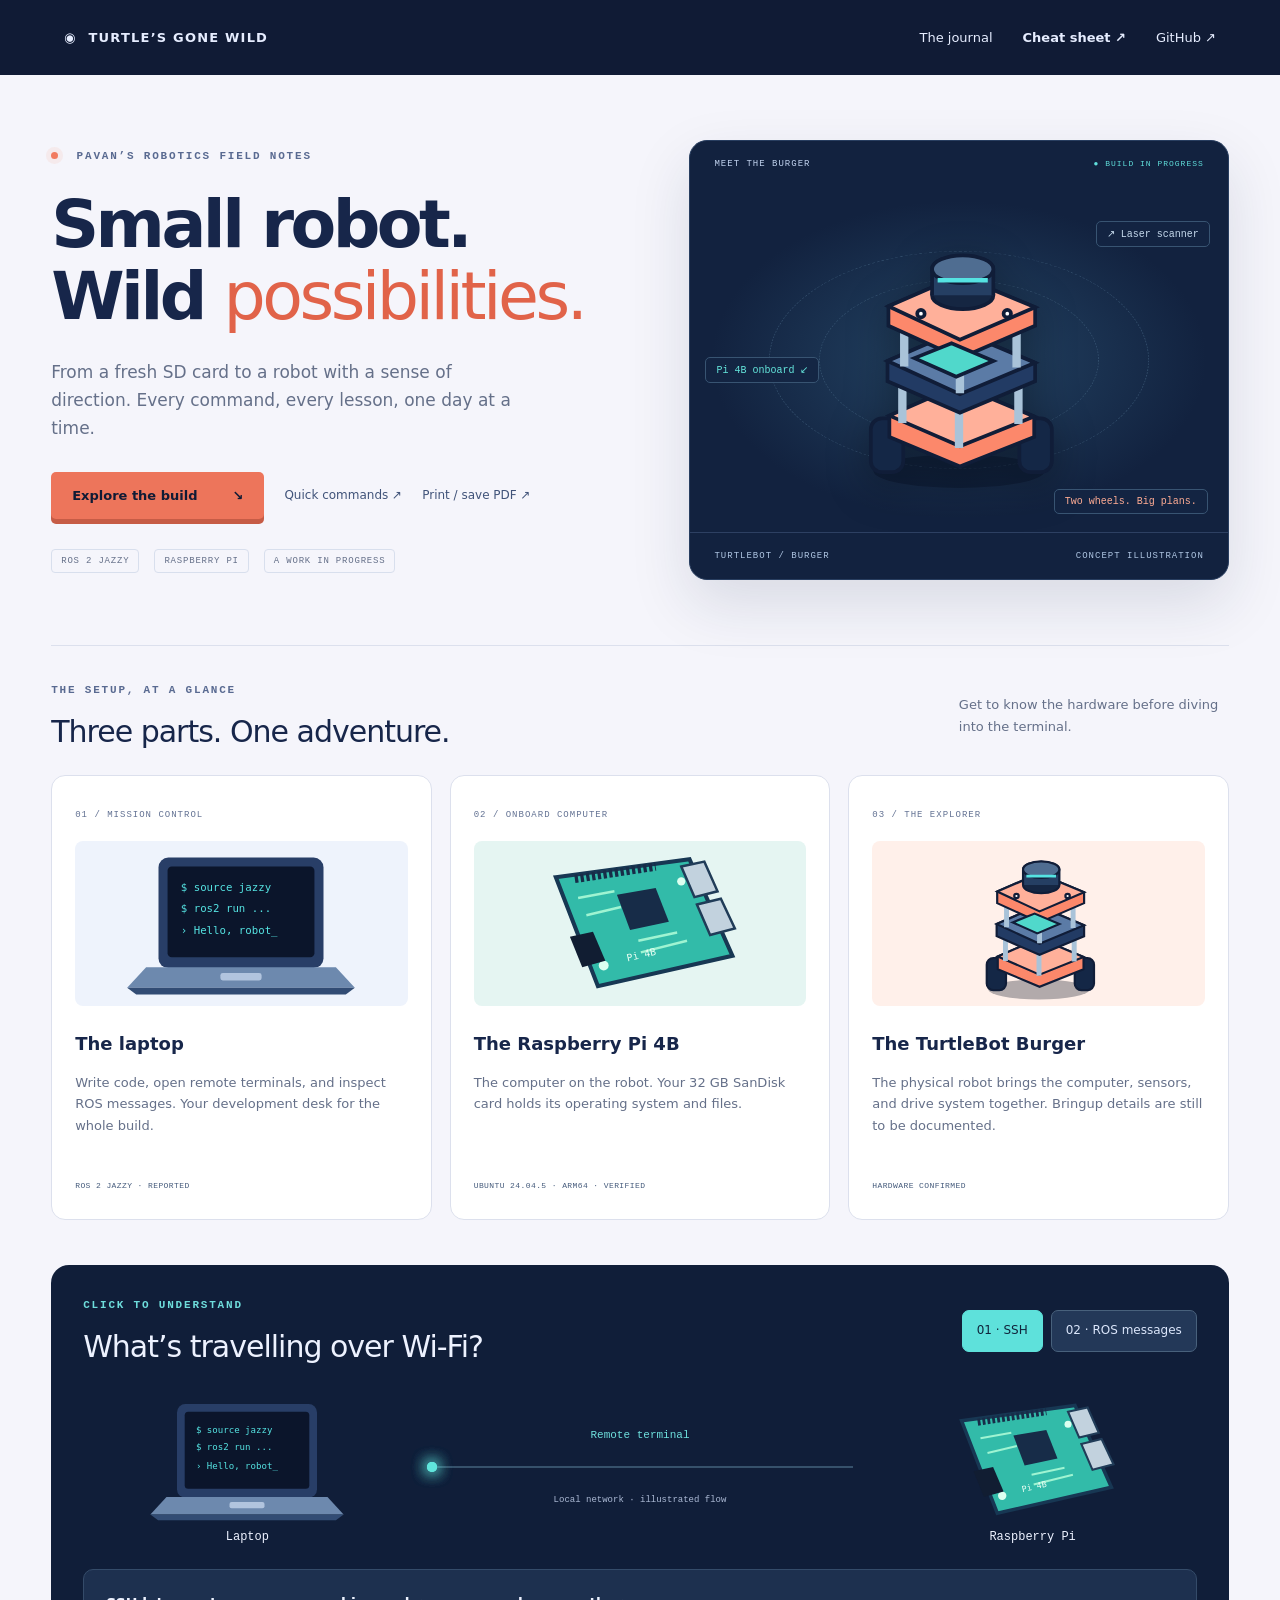
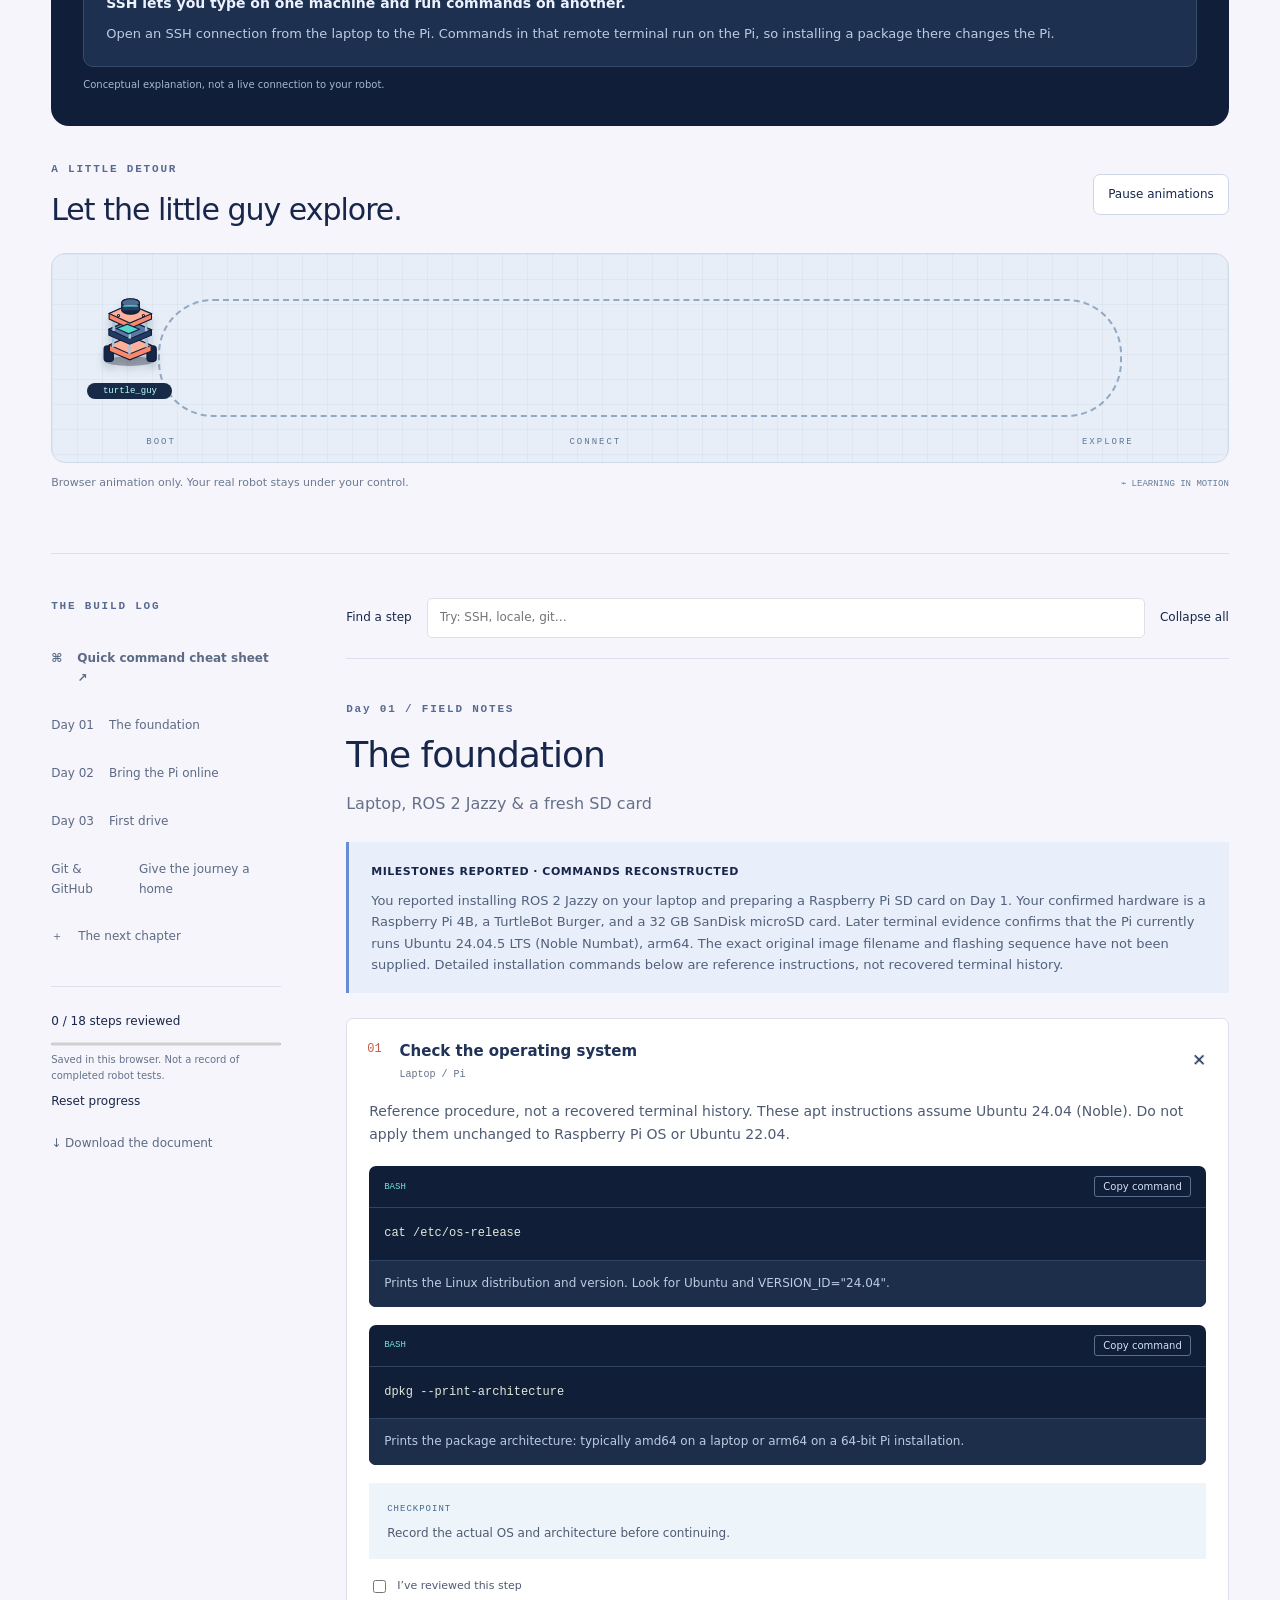
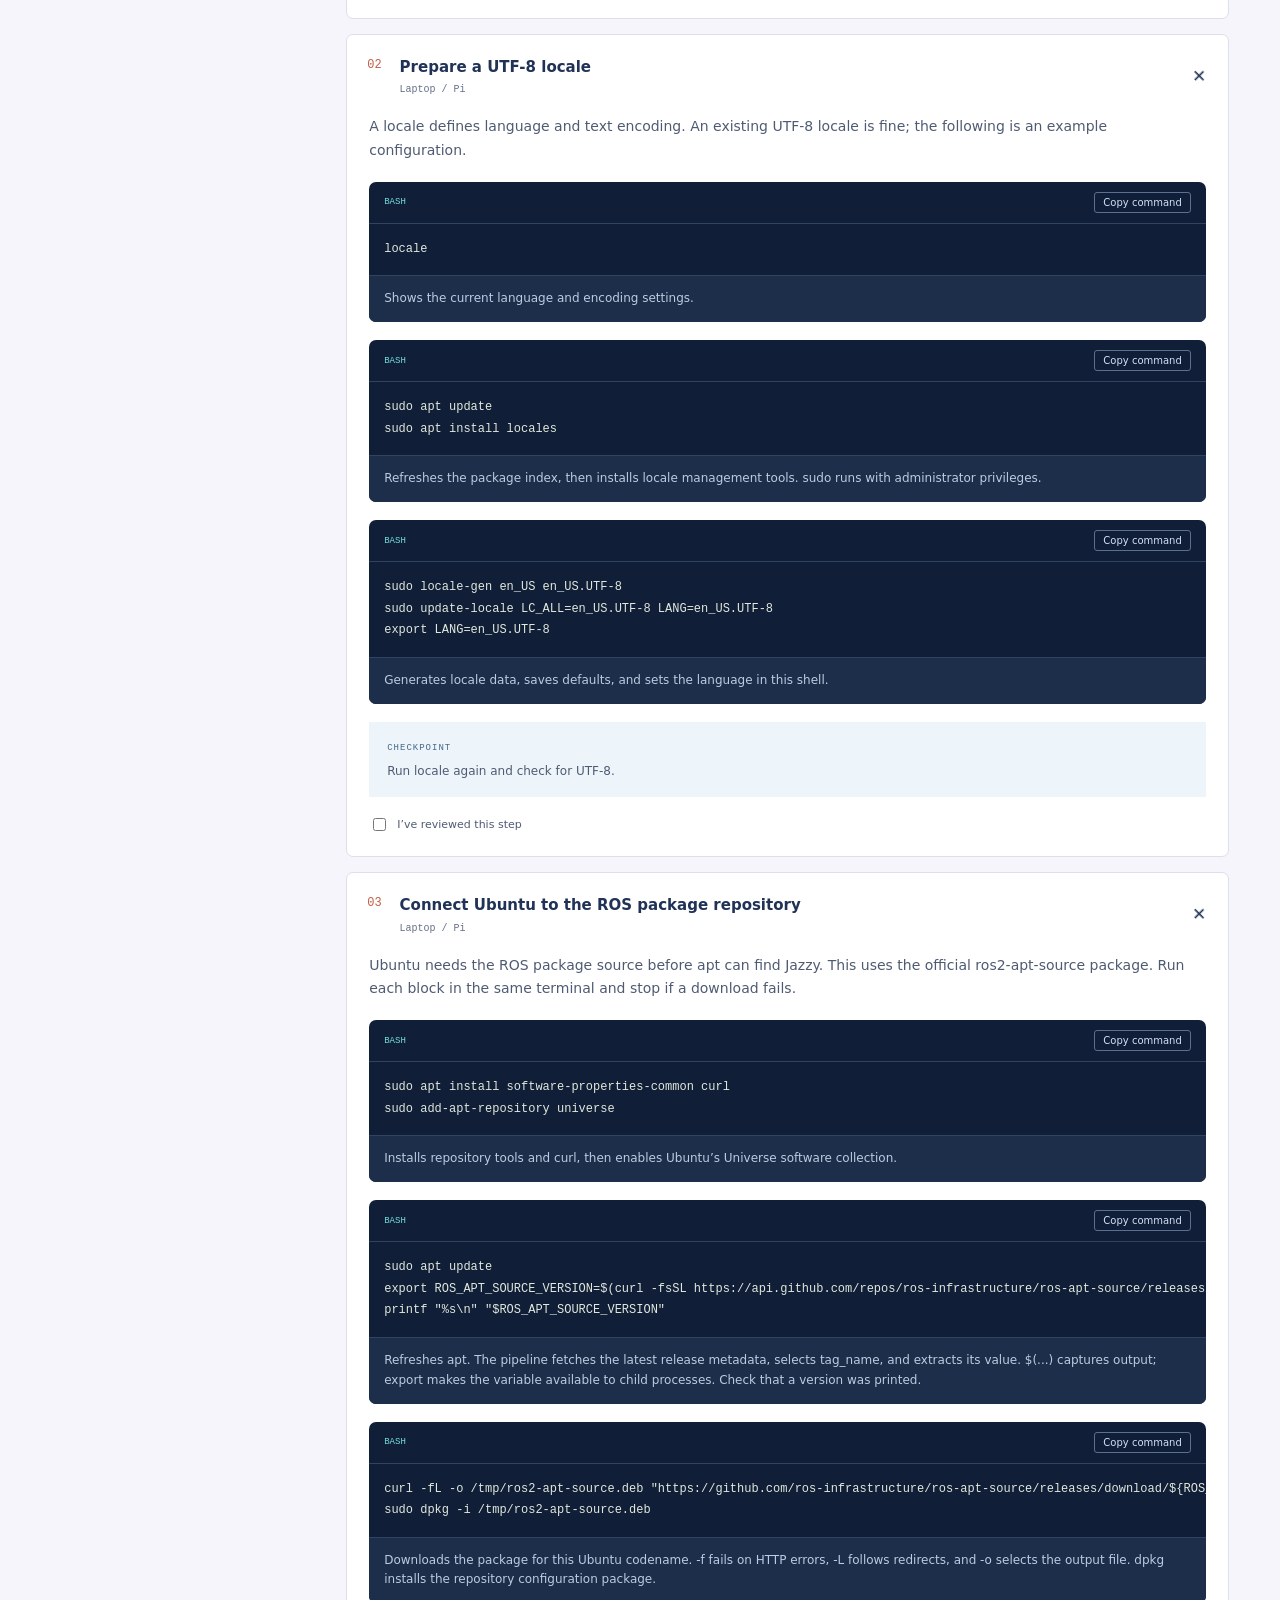
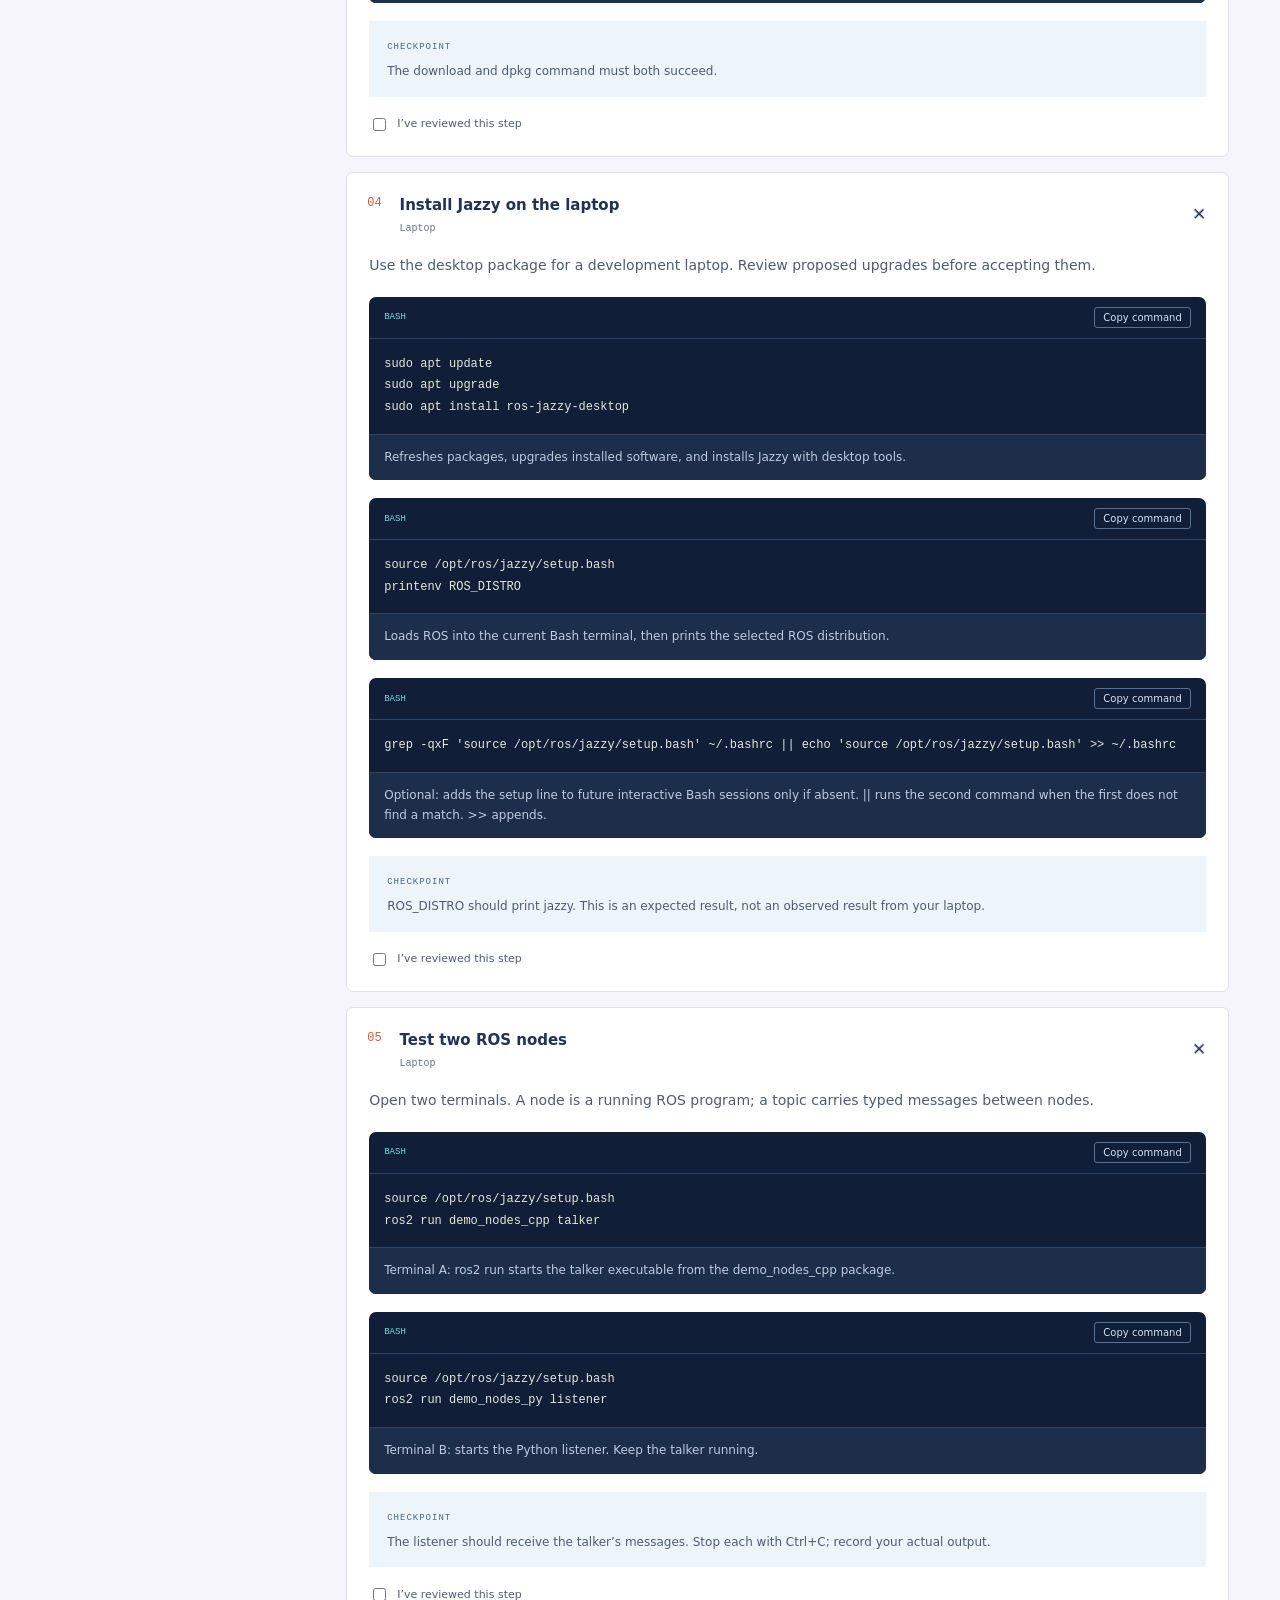
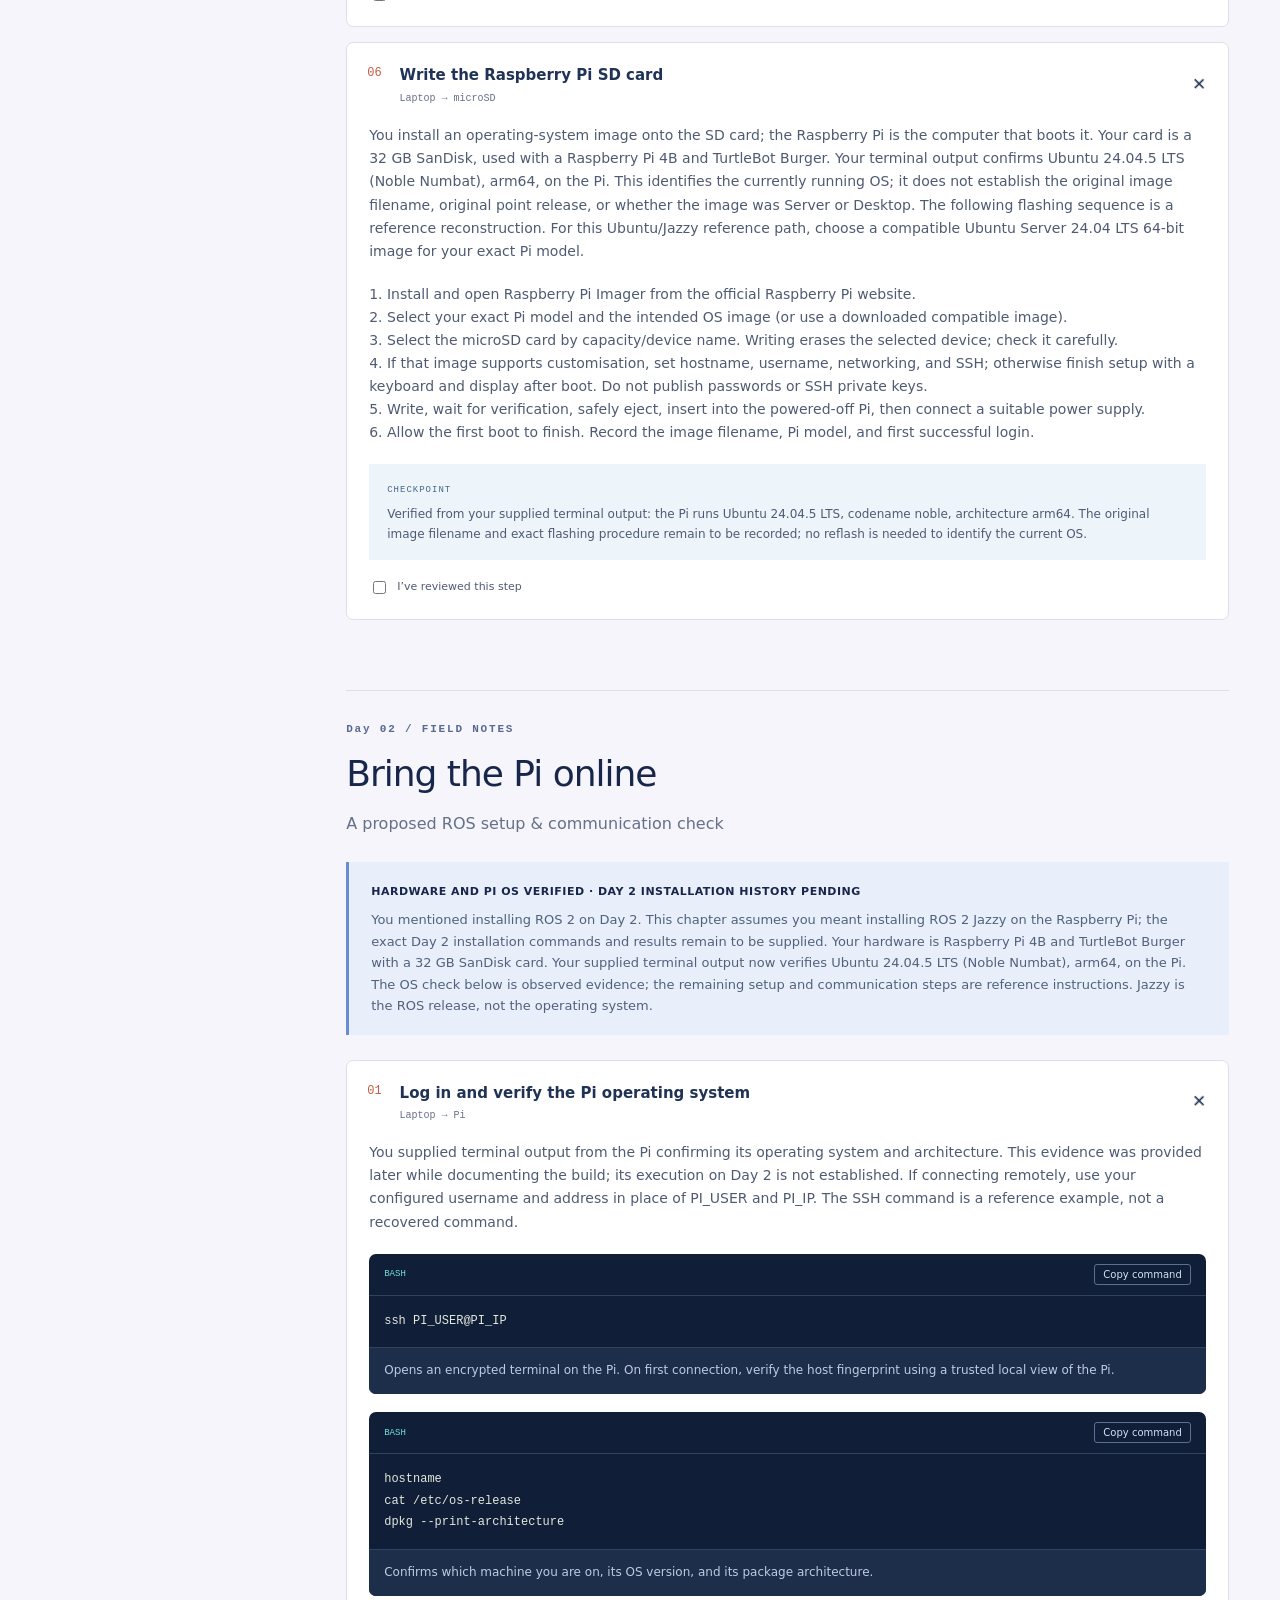
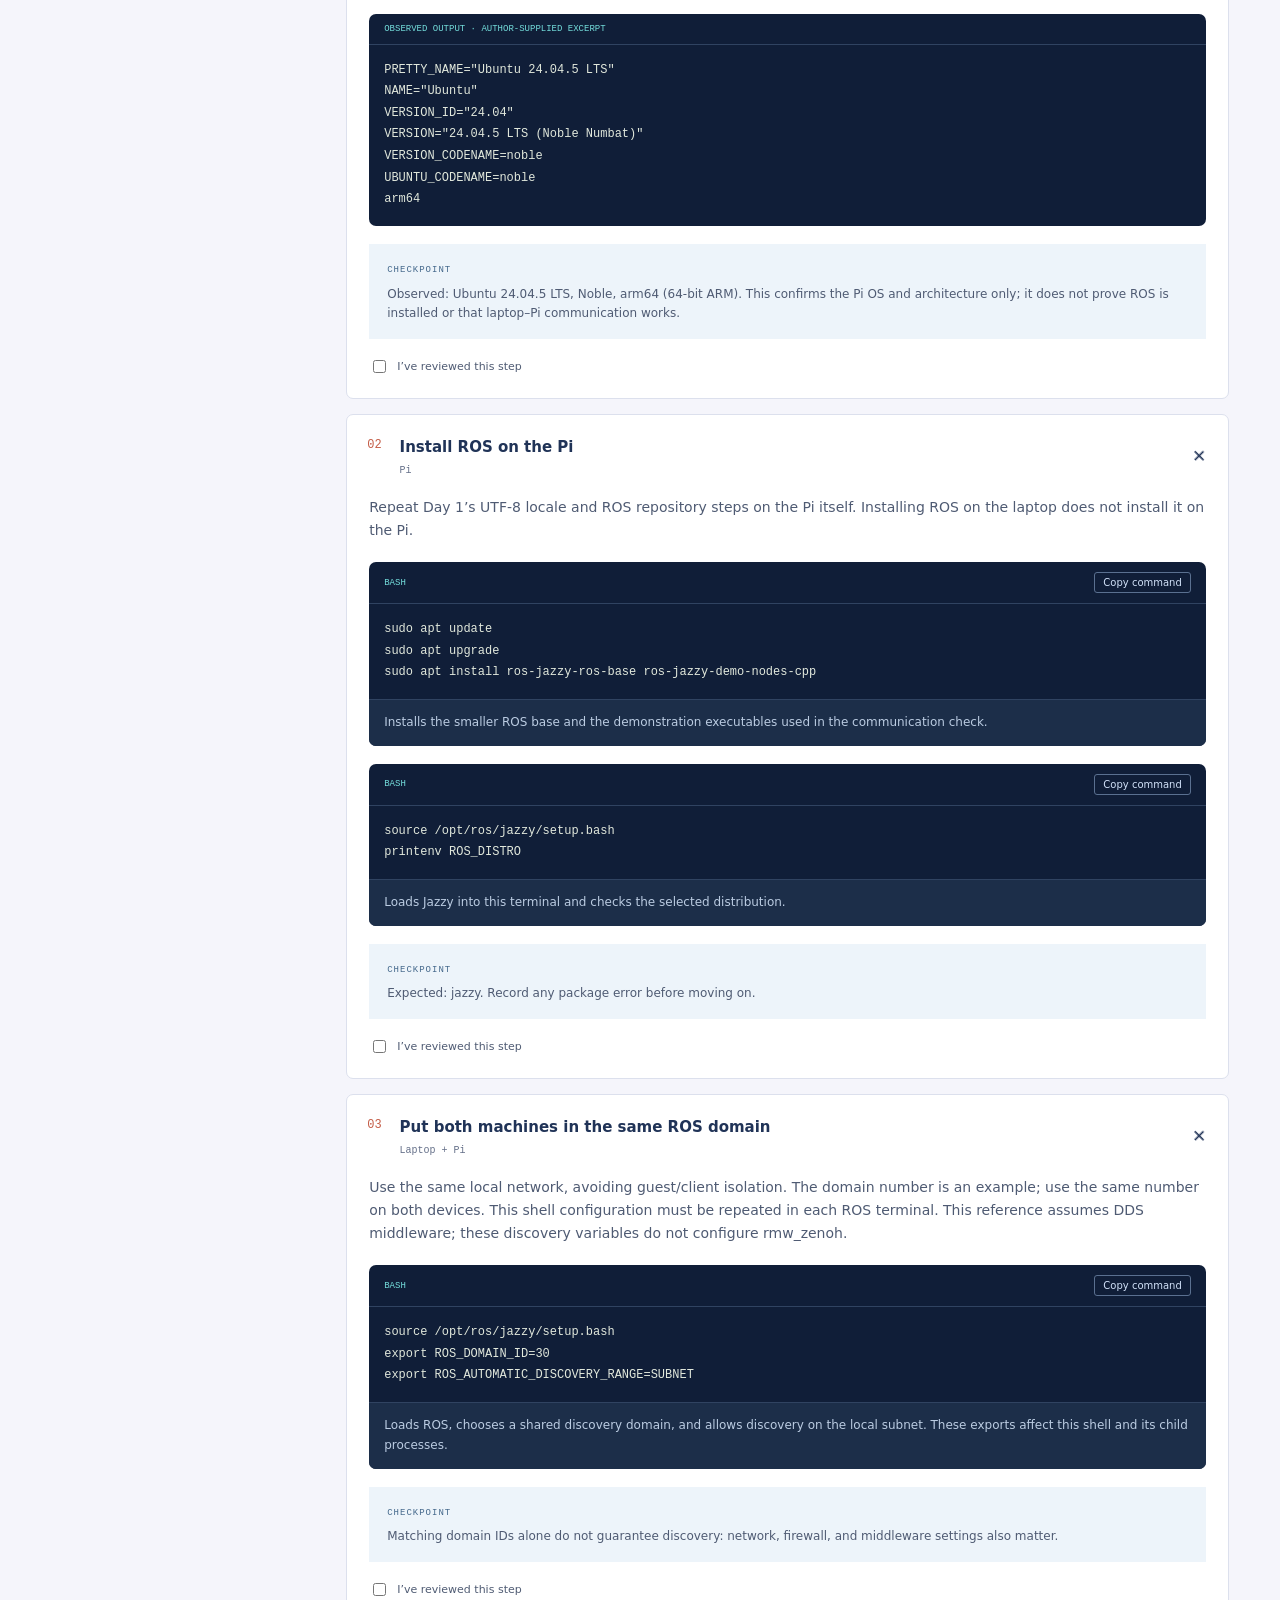
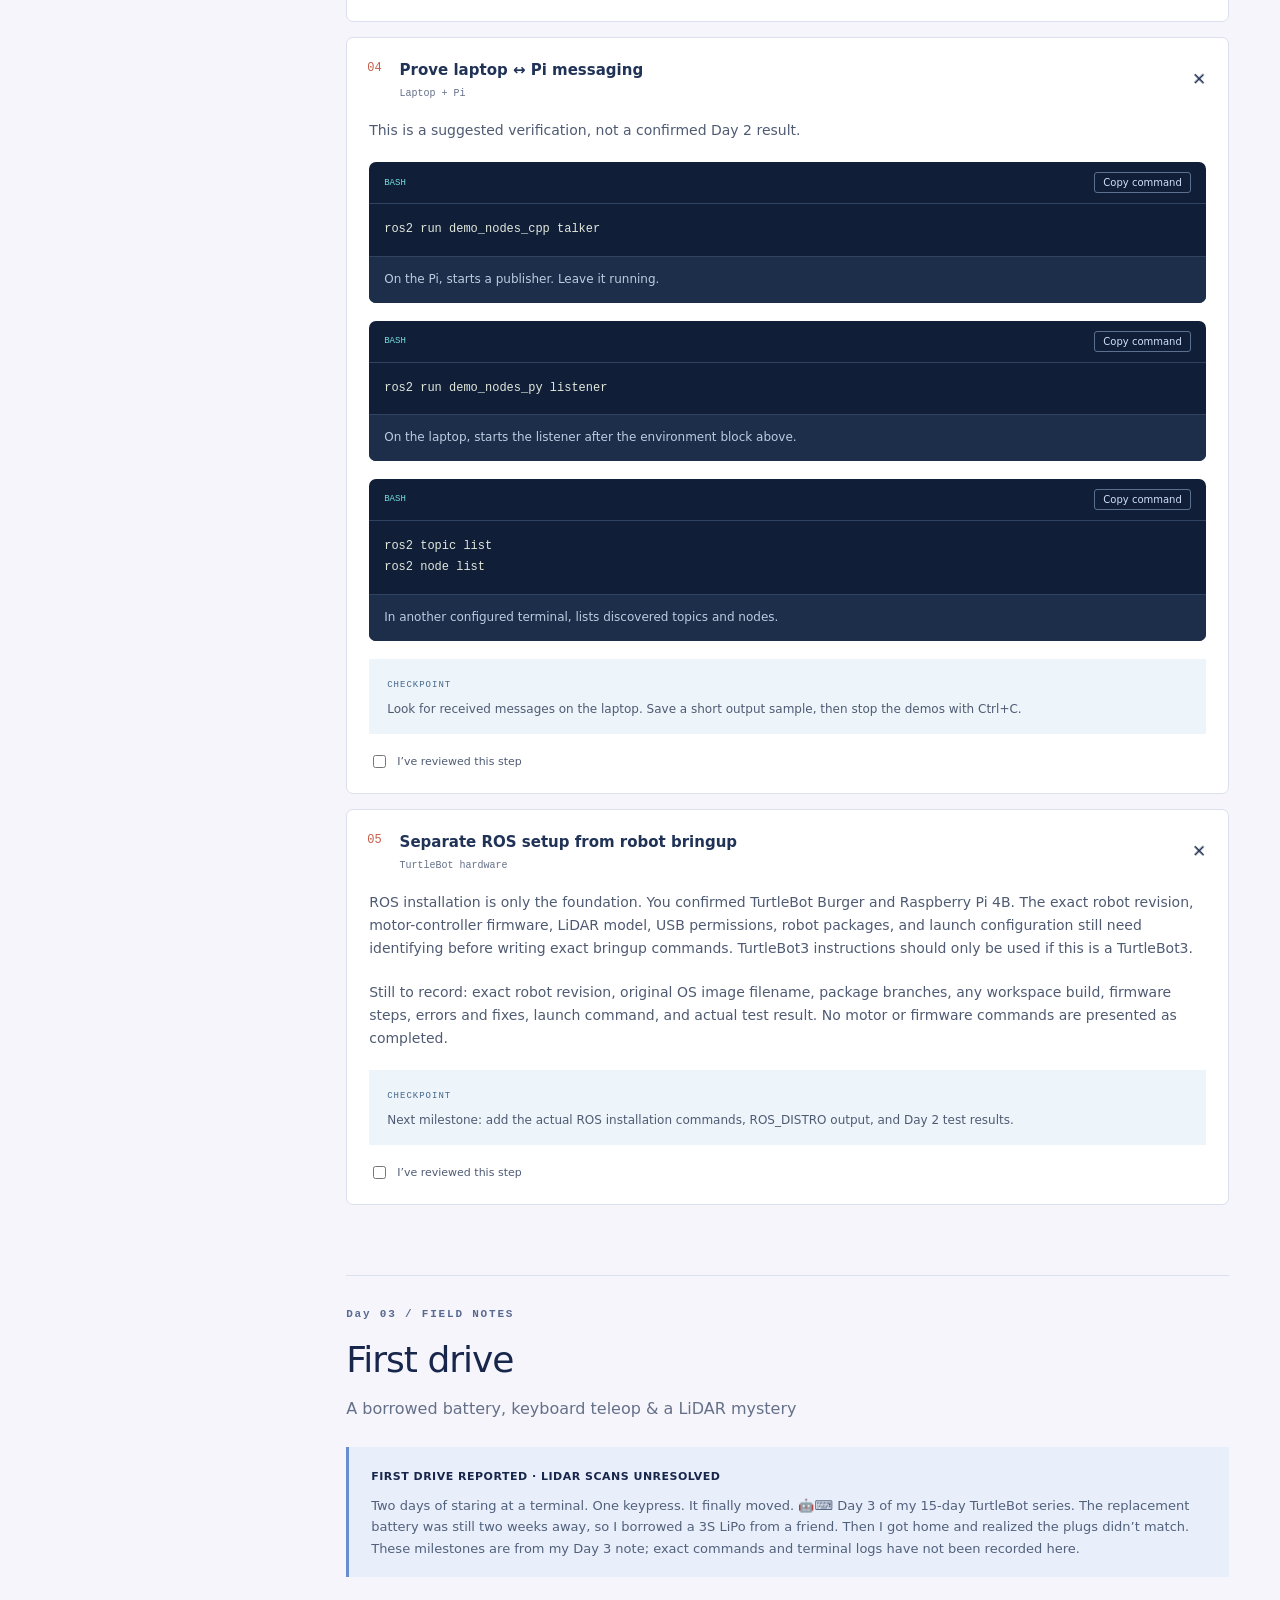
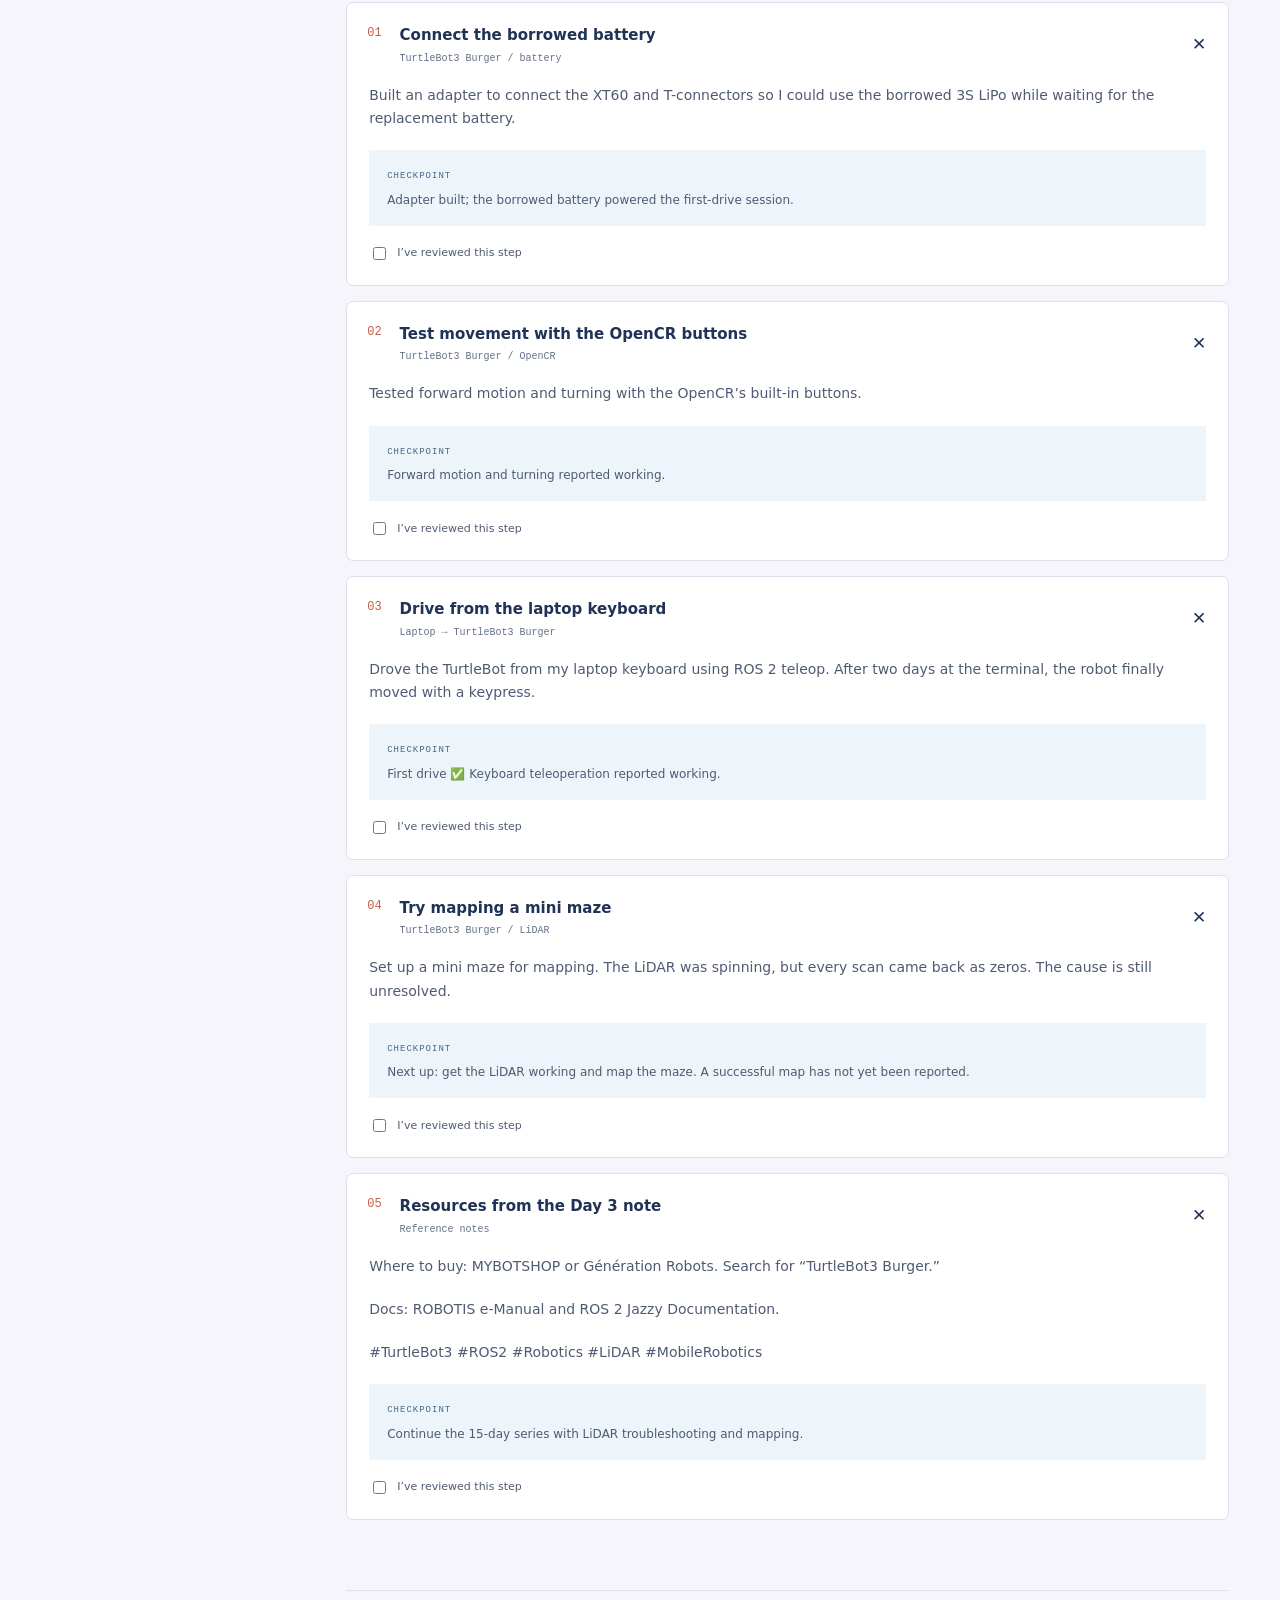
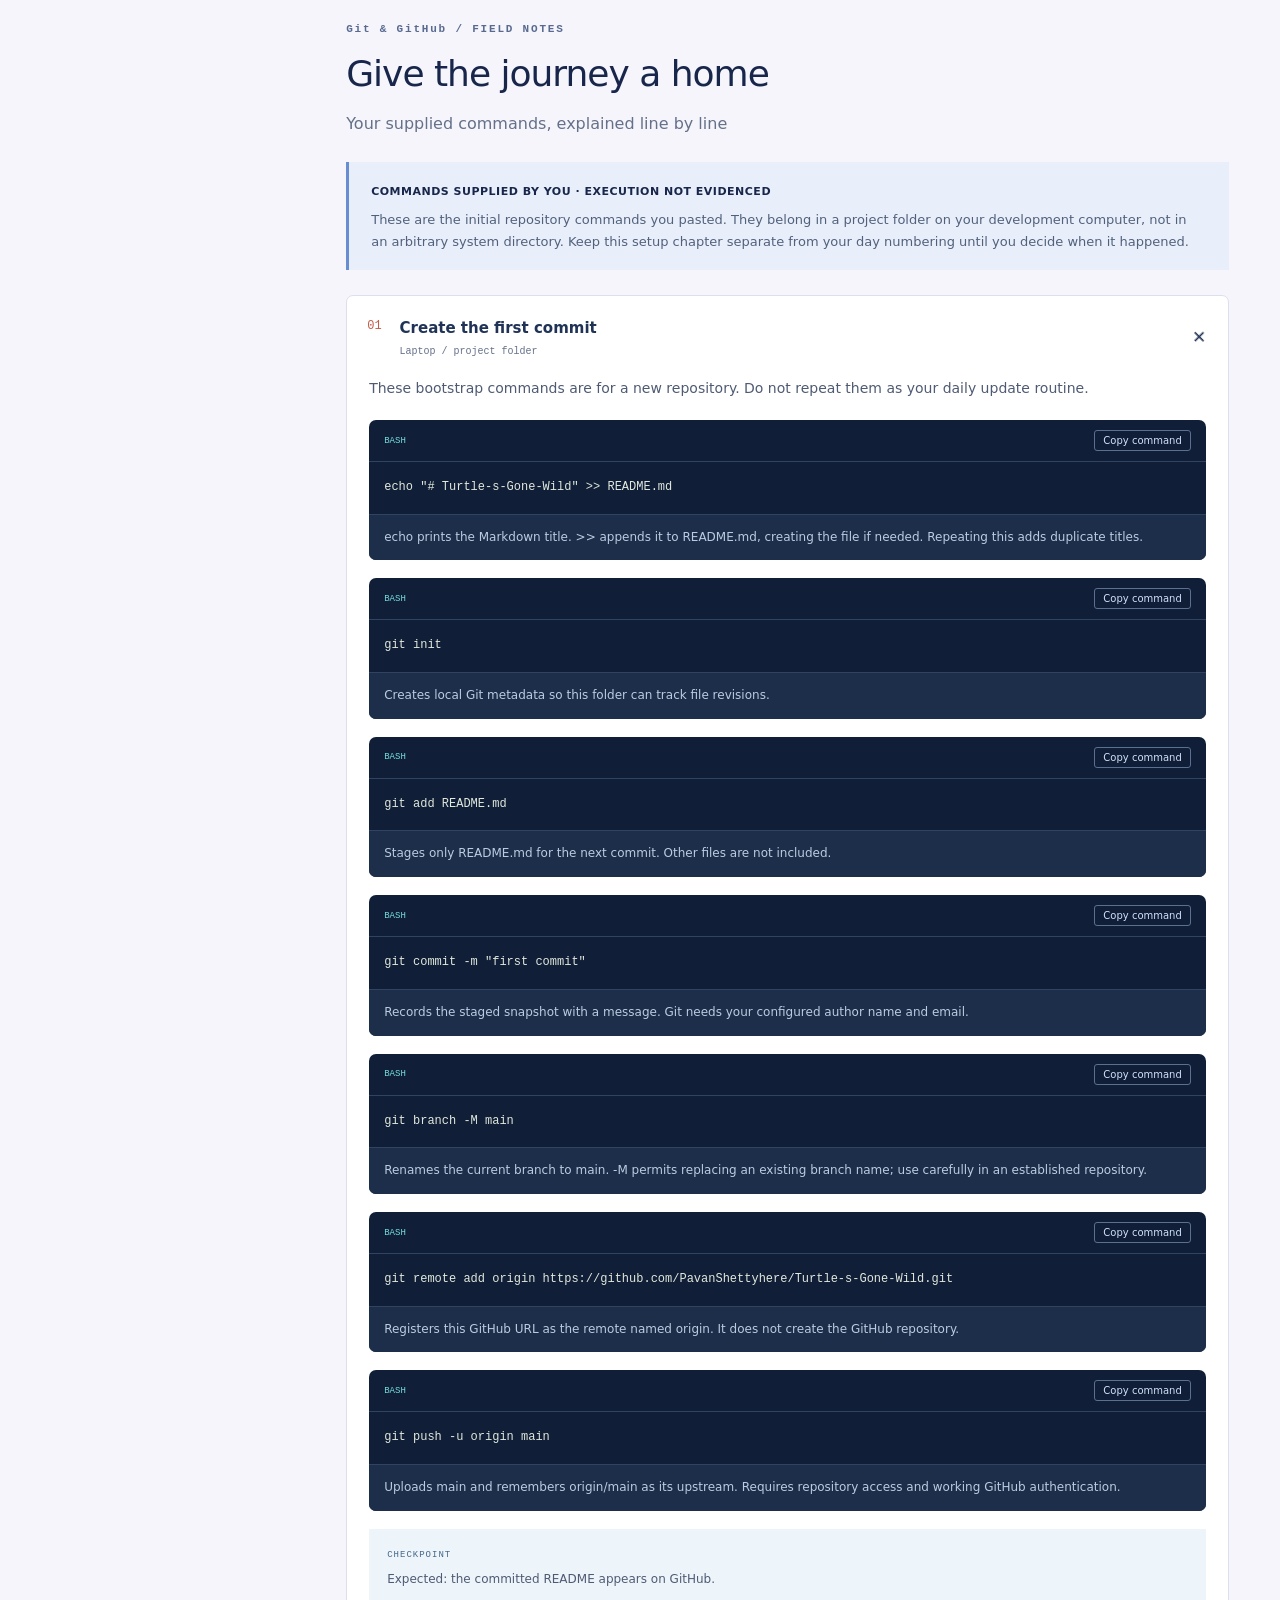
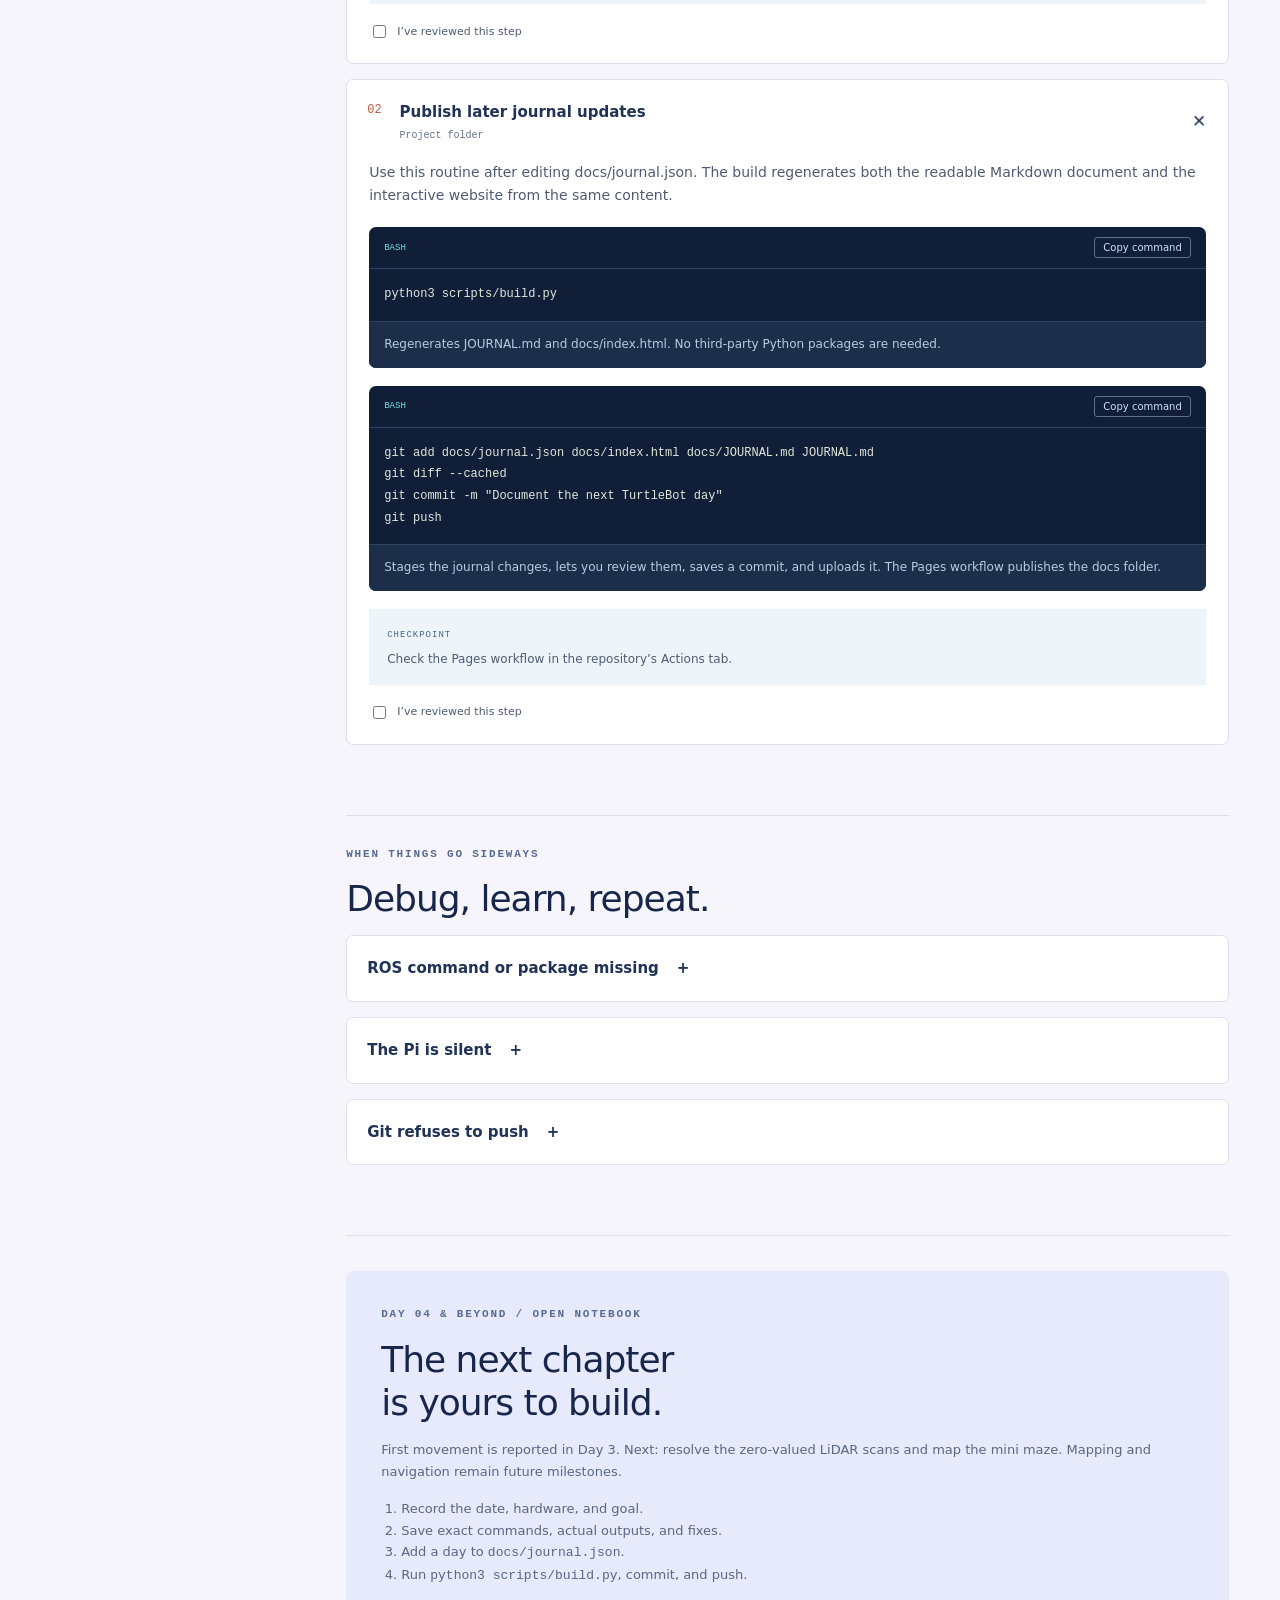
==== commit 50ec7914: "Document Day 3 first drive and unresolved LiDAR scans" ====
--- a/docs/index.html
+++ b/docs/index.html
@@ -5,7 +5,7 @@
 <section class="visual-lab" id="visual-lab"><div class="lab-heading"><div><div class="eyebrow">THE SETUP, AT A GLANCE</div><h2>Three parts. One adventure.</h2></div><p>Get to know the hardware before diving into the terminal.</p></div><div class="hardware-grid"><article><span class="hardware-number">01 / MISSION CONTROL</span><img src="assets/laptop.svg" alt="Laptop illustration showing a simplified ROS terminal"><h3>The laptop</h3><p>Write code, open remote terminals, and inspect ROS messages. Your development desk for the whole build.</p><span class="hardware-tag">ROS 2 JAZZY · REPORTED</span></article><article><span class="hardware-number">02 / ONBOARD COMPUTER</span><img src="assets/pi.svg" alt="Illustration of the Raspberry Pi 4B circuit board"><h3>The Raspberry Pi 4B</h3><p>The computer on the robot. Your 32 GB SanDisk card holds its operating system and files.</p><span class="hardware-tag">UBUNTU 24.04.5 · ARM64 · VERIFIED</span></article><article><span class="hardware-number">03 / THE EXPLORER</span><img src="assets/burger.svg" alt="Illustration of the TurtleBot Burger robot"><h3>The TurtleBot Burger</h3><p>The physical robot brings the computer, sensors, and drive system together. Bringup details are still to be documented.</p><span class="hardware-tag">HARDWARE CONFIRMED</span></article></div></section>
 <section class="comms-lab" aria-labelledby="comms-title"><div class="lab-heading"><div><div class="eyebrow">CLICK TO UNDERSTAND</div><h2 id="comms-title">What’s travelling over Wi-Fi?</h2></div><div class="mode-buttons" role="group" aria-label="Communication explanation"><button data-mode="ssh" aria-pressed="true">01 · SSH</button><button data-mode="ros" aria-pressed="false">02 · ROS messages</button></div></div><div class="connection"><div><img src="assets/laptop.svg" alt="Laptop"><strong>Laptop</strong></div><div class="signal"><span id="signal-label">Remote terminal</span><div class="signal-line"><i></i><i></i><i></i></div><small>Local network · illustrated flow</small></div><div><img src="assets/pi.svg" alt="Raspberry Pi"><strong>Raspberry Pi</strong></div></div><div id="mode-explanation" role="status"><strong>SSH lets you type on one machine and run commands on another.</strong><p>Open an SSH connection from the laptop to the Pi. Commands in that remote terminal run on the Pi, so installing a package there changes the Pi.</p></div><p class="demo-caption">Conceptual explanation, not a live connection to your robot.</p></section>
 <section class="playground" aria-labelledby="play-title"><div class="lab-heading"><div><div class="eyebrow">A LITTLE DETOUR</div><h2 id="play-title">Let the little guy explore.</h2></div><button id="motion-toggle" class="motion-button" aria-pressed="false">Pause animations</button></div><div class="rover-track"><div class="track-grid"></div><span class="waypoint waypoint-one">BOOT</span><span class="waypoint waypoint-two">CONNECT</span><span class="waypoint waypoint-three">EXPLORE</span><div class="mini-rover"><img src="assets/burger.svg" alt="Small animated TurtleBot moving around a demonstration track"><span>turtle_guy</span></div></div><div class="playground-footer"><p>Browser animation only. Your real robot stays under your control.</p><span>⌁ LEARNING IN MOTION</span></div></section>
-<div class="journal-layout"><aside><div class="eyebrow">THE BUILD LOG</div><a class="cheat-nav" href="cheatsheet.html">⌘ <span>Quick command cheat sheet ↗</span></a><a href="#day-1">Day 01 <span>The foundation</span></a><a href="#day-2">Day 02 <span>Bring the Pi online</span></a><a href="#git">Git &amp; GitHub <span>Give the journey a home</span></a><a href="#roadmap">＋ <span>The next chapter</span></a><div class="progress-box"><span id="progress-label">Your reading progress</span><progress id="progress" value="0" max="100"></progress><small>Saved in this browser. Not a record of completed robot tests.</small><button class="quiet" id="reset">Reset progress</button></div><a href="JOURNAL.md" download>↓ Download the document</a></aside><div class="journal"><div class="toolbar"><label for="search">Find a step</label><input id="search" type="search" placeholder="Try: SSH, locale, git…"><button id="expand-all" class="quiet">Collapse all</button></div><p id="search-status" role="status"></p><section class="chapter" id="day-1" aria-labelledby="day-1-title"><div class="eyebrow">Day 01 / FIELD NOTES</div><h2 id="day-1-title">The foundation</h2><p class="chapter-sub">Laptop, ROS 2 Jazzy &amp; a fresh SD card</p><div class="notice"><strong>Milestones reported · commands reconstructed</strong><p>You reported installing ROS 2 Jazzy on your laptop and preparing a Raspberry Pi SD card on Day 1. Your confirmed hardware is a Raspberry Pi 4B, a TurtleBot Burger, and a 32 GB SanDisk microSD card. Later terminal evidence confirms that the Pi currently runs Ubuntu 24.04.5 LTS (Noble Numbat), arm64. The exact original image filename and flashing sequence have not been supplied. Detailed installation commands below are reference instructions, not recovered terminal history.</p></div><details class="step" id="day-1-step-1" open><summary><span class="step-no">01</span><span>Check the operating system<small>Laptop / Pi</small></span><span class="expand">+</span></summary><div class="step-body"><p>Reference procedure, not a recovered terminal history. These apt instructions assume Ubuntu 24.04 (Noble). Do not apply them unchanged to Raspberry Pi OS or Ubuntu 22.04.</p><div class="command"><div class="command-top"><span>BASH</span><button class="copy" type="button">Copy command</button></div><pre><code>cat /etc/os-release</code></pre><p>Prints the Linux distribution and version. Look for Ubuntu and VERSION_ID=&quot;24.04&quot;.</p></div><div class="command"><div class="command-top"><span>BASH</span><button class="copy" type="button">Copy command</button></div><pre><code>dpkg --print-architecture</code></pre><p>Prints the package architecture: typically amd64 on a laptop or arm64 on a 64-bit Pi installation.</p></div><div class="checkpoint"><strong>CHECKPOINT</strong><p>Record the actual OS and architecture before continuing.</p></div><label class="done"><input type="checkbox" data-key="day-1-1"> I’ve reviewed this step</label></div></details><details class="step" id="day-1-step-2" open><summary><span class="step-no">02</span><span>Prepare a UTF-8 locale<small>Laptop / Pi</small></span><span class="expand">+</span></summary><div class="step-body"><p>A locale defines language and text encoding. An existing UTF-8 locale is fine; the following is an example configuration.</p><div class="command"><div class="command-top"><span>BASH</span><button class="copy" type="button">Copy command</button></div><pre><code>locale</code></pre><p>Shows the current language and encoding settings.</p></div><div class="command"><div class="command-top"><span>BASH</span><button class="copy" type="button">Copy command</button></div><pre><code>sudo apt update
+<div class="journal-layout"><aside><div class="eyebrow">THE BUILD LOG</div><a class="cheat-nav" href="cheatsheet.html">⌘ <span>Quick command cheat sheet ↗</span></a><a href="#day-1">Day 01 <span>The foundation</span></a><a href="#day-2">Day 02 <span>Bring the Pi online</span></a><a href="#day-3">Day 03 <span>First drive</span></a><a href="#git">Git &amp; GitHub <span>Give the journey a home</span></a><a href="#roadmap">＋ <span>The next chapter</span></a><div class="progress-box"><span id="progress-label">Your reading progress</span><progress id="progress" value="0" max="100"></progress><small>Saved in this browser. Not a record of completed robot tests.</small><button class="quiet" id="reset">Reset progress</button></div><a href="JOURNAL.md" download>↓ Download the document</a></aside><div class="journal"><div class="toolbar"><label for="search">Find a step</label><input id="search" type="search" placeholder="Try: SSH, locale, git…"><button id="expand-all" class="quiet">Collapse all</button></div><p id="search-status" role="status"></p><section class="chapter" id="day-1" aria-labelledby="day-1-title"><div class="eyebrow">Day 01 / FIELD NOTES</div><h2 id="day-1-title">The foundation</h2><p class="chapter-sub">Laptop, ROS 2 Jazzy &amp; a fresh SD card</p><div class="notice"><strong>Milestones reported · commands reconstructed</strong><p>You reported installing ROS 2 Jazzy on your laptop and preparing a Raspberry Pi SD card on Day 1. Your confirmed hardware is a Raspberry Pi 4B, a TurtleBot Burger, and a 32 GB SanDisk microSD card. Later terminal evidence confirms that the Pi currently runs Ubuntu 24.04.5 LTS (Noble Numbat), arm64. The exact original image filename and flashing sequence have not been supplied. Detailed installation commands below are reference instructions, not recovered terminal history.</p></div><details class="step" id="day-1-step-1" open><summary><span class="step-no">01</span><span>Check the operating system<small>Laptop / Pi</small></span><span class="expand">+</span></summary><div class="step-body"><p>Reference procedure, not a recovered terminal history. These apt instructions assume Ubuntu 24.04 (Noble). Do not apply them unchanged to Raspberry Pi OS or Ubuntu 22.04.</p><div class="command"><div class="command-top"><span>BASH</span><button class="copy" type="button">Copy command</button></div><pre><code>cat /etc/os-release</code></pre><p>Prints the Linux distribution and version. Look for Ubuntu and VERSION_ID=&quot;24.04&quot;.</p></div><div class="command"><div class="command-top"><span>BASH</span><button class="copy" type="button">Copy command</button></div><pre><code>dpkg --print-architecture</code></pre><p>Prints the package architecture: typically amd64 on a laptop or arm64 on a 64-bit Pi installation.</p></div><div class="checkpoint"><strong>CHECKPOINT</strong><p>Record the actual OS and architecture before continuing.</p></div><label class="done"><input type="checkbox" data-key="day-1-1"> I’ve reviewed this step</label></div></details><details class="step" id="day-1-step-2" open><summary><span class="step-no">02</span><span>Prepare a UTF-8 locale<small>Laptop / Pi</small></span><span class="expand">+</span></summary><div class="step-body"><p>A locale defines language and text encoding. An existing UTF-8 locale is fine; the following is an example configuration.</p><div class="command"><div class="command-top"><span>BASH</span><button class="copy" type="button">Copy command</button></div><pre><code>locale</code></pre><p>Shows the current language and encoding settings.</p></div><div class="command"><div class="command-top"><span>BASH</span><button class="copy" type="button">Copy command</button></div><pre><code>sudo apt update
 sudo apt install locales</code></pre><p>Refreshes the package index, then installs locale management tools. sudo runs with administrator privileges.</p></div><div class="command"><div class="command-top"><span>BASH</span><button class="copy" type="button">Copy command</button></div><pre><code>sudo locale-gen en_US en_US.UTF-8
 sudo update-locale LC_ALL=en_US.UTF-8 LANG=en_US.UTF-8
 export LANG=en_US.UTF-8</code></pre><p>Generates locale data, saves defaults, and sets the language in this shell.</p></div><div class="checkpoint"><strong>CHECKPOINT</strong><p>Run locale again and check for UTF-8.</p></div><label class="done"><input type="checkbox" data-key="day-1-2"> I’ve reviewed this step</label></div></details><details class="step" id="day-1-step-3" open><summary><span class="step-no">03</span><span>Connect Ubuntu to the ROS package repository<small>Laptop / Pi</small></span><span class="expand">+</span></summary><div class="step-body"><p>Ubuntu needs the ROS package source before apt can find Jazzy. This uses the official ros2-apt-source package. Run each block in the same terminal and stop if a download fails.</p><div class="command"><div class="command-top"><span>BASH</span><button class="copy" type="button">Copy command</button></div><pre><code>sudo apt install software-properties-common curl
@@ -31,8 +31,8 @@
 printenv ROS_DISTRO</code></pre><p>Loads Jazzy into this terminal and checks the selected distribution.</p></div><div class="checkpoint"><strong>CHECKPOINT</strong><p>Expected: jazzy. Record any package error before moving on.</p></div><label class="done"><input type="checkbox" data-key="day-2-2"> I’ve reviewed this step</label></div></details><details class="step" id="day-2-step-3" open><summary><span class="step-no">03</span><span>Put both machines in the same ROS domain<small>Laptop + Pi</small></span><span class="expand">+</span></summary><div class="step-body"><p>Use the same local network, avoiding guest/client isolation. The domain number is an example; use the same number on both devices. This shell configuration must be repeated in each ROS terminal. This reference assumes DDS middleware; these discovery variables do not configure rmw_zenoh.</p><div class="command"><div class="command-top"><span>BASH</span><button class="copy" type="button">Copy command</button></div><pre><code>source /opt/ros/jazzy/setup.bash
 export ROS_DOMAIN_ID=30
 export ROS_AUTOMATIC_DISCOVERY_RANGE=SUBNET</code></pre><p>Loads ROS, chooses a shared discovery domain, and allows discovery on the local subnet. These exports affect this shell and its child processes.</p></div><div class="checkpoint"><strong>CHECKPOINT</strong><p>Matching domain IDs alone do not guarantee discovery: network, firewall, and middleware settings also matter.</p></div><label class="done"><input type="checkbox" data-key="day-2-3"> I’ve reviewed this step</label></div></details><details class="step" id="day-2-step-4" open><summary><span class="step-no">04</span><span>Prove laptop ↔ Pi messaging<small>Laptop + Pi</small></span><span class="expand">+</span></summary><div class="step-body"><p>This is a suggested verification, not a confirmed Day 2 result.</p><div class="command"><div class="command-top"><span>BASH</span><button class="copy" type="button">Copy command</button></div><pre><code>ros2 run demo_nodes_cpp talker</code></pre><p>On the Pi, starts a publisher. Leave it running.</p></div><div class="command"><div class="command-top"><span>BASH</span><button class="copy" type="button">Copy command</button></div><pre><code>ros2 run demo_nodes_py listener</code></pre><p>On the laptop, starts the listener after the environment block above.</p></div><div class="command"><div class="command-top"><span>BASH</span><button class="copy" type="button">Copy command</button></div><pre><code>ros2 topic list
-ros2 node list</code></pre><p>In another configured terminal, lists discovered topics and nodes.</p></div><div class="checkpoint"><strong>CHECKPOINT</strong><p>Look for received messages on the laptop. Save a short output sample, then stop the demos with Ctrl+C.</p></div><label class="done"><input type="checkbox" data-key="day-2-4"> I’ve reviewed this step</label></div></details><details class="step" id="day-2-step-5" open><summary><span class="step-no">05</span><span>Separate ROS setup from robot bringup<small>TurtleBot hardware</small></span><span class="expand">+</span></summary><div class="step-body"><p>ROS installation is only the foundation. You confirmed TurtleBot Burger and Raspberry Pi 4B. The exact robot revision, motor-controller firmware, LiDAR model, USB permissions, robot packages, and launch configuration still need identifying before writing exact bringup commands. TurtleBot3 instructions should only be used if this is a TurtleBot3.</p><p>Still to record: exact robot revision, original OS image filename, package branches, any workspace build, firmware steps, errors and fixes, launch command, and actual test result. No motor or firmware commands are presented as completed.</p><div class="checkpoint"><strong>CHECKPOINT</strong><p>Next milestone: add the actual ROS installation commands, ROS_DISTRO output, and Day 2 test results.</p></div><label class="done"><input type="checkbox" data-key="day-2-5"> I’ve reviewed this step</label></div></details></section><section class="chapter" id="git" aria-labelledby="git-title"><div class="eyebrow">Git &amp; GitHub / FIELD NOTES</div><h2 id="git-title">Give the journey a home</h2><p class="chapter-sub">Your supplied commands, explained line by line</p><div class="notice"><strong>Commands supplied by you · execution not evidenced</strong><p>These are the initial repository commands you pasted. They belong in a project folder on your development computer, not in an arbitrary system directory. Keep this setup chapter separate from your day numbering until you decide when it happened.</p></div><details class="step" id="git-step-1" open><summary><span class="step-no">01</span><span>Create the first commit<small>Laptop / project folder</small></span><span class="expand">+</span></summary><div class="step-body"><p>These bootstrap commands are for a new repository. Do not repeat them as your daily update routine.</p><div class="command"><div class="command-top"><span>BASH</span><button class="copy" type="button">Copy command</button></div><pre><code>echo &quot;# Turtle-s-Gone-Wild&quot; &gt;&gt; README.md</code></pre><p>echo prints the Markdown title. &gt;&gt; appends it to README.md, creating the file if needed. Repeating this adds duplicate titles.</p></div><div class="command"><div class="command-top"><span>BASH</span><button class="copy" type="button">Copy command</button></div><pre><code>git init</code></pre><p>Creates local Git metadata so this folder can track file revisions.</p></div><div class="command"><div class="command-top"><span>BASH</span><button class="copy" type="button">Copy command</button></div><pre><code>git add README.md</code></pre><p>Stages only README.md for the next commit. Other files are not included.</p></div><div class="command"><div class="command-top"><span>BASH</span><button class="copy" type="button">Copy command</button></div><pre><code>git commit -m &quot;first commit&quot;</code></pre><p>Records the staged snapshot with a message. Git needs your configured author name and email.</p></div><div class="command"><div class="command-top"><span>BASH</span><button class="copy" type="button">Copy command</button></div><pre><code>git branch -M main</code></pre><p>Renames the current branch to main. -M permits replacing an existing branch name; use carefully in an established repository.</p></div><div class="command"><div class="command-top"><span>BASH</span><button class="copy" type="button">Copy command</button></div><pre><code>git remote add origin https://github.com/PavanShettyhere/Turtle-s-Gone-Wild.git</code></pre><p>Registers this GitHub URL as the remote named origin. It does not create the GitHub repository.</p></div><div class="command"><div class="command-top"><span>BASH</span><button class="copy" type="button">Copy command</button></div><pre><code>git push -u origin main</code></pre><p>Uploads main and remembers origin/main as its upstream. Requires repository access and working GitHub authentication.</p></div><div class="checkpoint"><strong>CHECKPOINT</strong><p>Expected: the committed README appears on GitHub.</p></div><label class="done"><input type="checkbox" data-key="git-1"> I’ve reviewed this step</label></div></details><details class="step" id="git-step-2" open><summary><span class="step-no">02</span><span>Publish later journal updates<small>Project folder</small></span><span class="expand">+</span></summary><div class="step-body"><p>Use this routine after editing docs/journal.json. The build regenerates both the readable Markdown document and the interactive website from the same content.</p><div class="command"><div class="command-top"><span>BASH</span><button class="copy" type="button">Copy command</button></div><pre><code>python3 scripts/build.py</code></pre><p>Regenerates JOURNAL.md and docs/index.html. No third-party Python packages are needed.</p></div><div class="command"><div class="command-top"><span>BASH</span><button class="copy" type="button">Copy command</button></div><pre><code>git add docs/journal.json docs/index.html docs/JOURNAL.md JOURNAL.md
+ros2 node list</code></pre><p>In another configured terminal, lists discovered topics and nodes.</p></div><div class="checkpoint"><strong>CHECKPOINT</strong><p>Look for received messages on the laptop. Save a short output sample, then stop the demos with Ctrl+C.</p></div><label class="done"><input type="checkbox" data-key="day-2-4"> I’ve reviewed this step</label></div></details><details class="step" id="day-2-step-5" open><summary><span class="step-no">05</span><span>Separate ROS setup from robot bringup<small>TurtleBot hardware</small></span><span class="expand">+</span></summary><div class="step-body"><p>ROS installation is only the foundation. You confirmed TurtleBot Burger and Raspberry Pi 4B. The exact robot revision, motor-controller firmware, LiDAR model, USB permissions, robot packages, and launch configuration still need identifying before writing exact bringup commands. TurtleBot3 instructions should only be used if this is a TurtleBot3.</p><p>Still to record: exact robot revision, original OS image filename, package branches, any workspace build, firmware steps, errors and fixes, launch command, and actual test result. No motor or firmware commands are presented as completed.</p><div class="checkpoint"><strong>CHECKPOINT</strong><p>Next milestone: add the actual ROS installation commands, ROS_DISTRO output, and Day 2 test results.</p></div><label class="done"><input type="checkbox" data-key="day-2-5"> I’ve reviewed this step</label></div></details></section><section class="chapter" id="day-3" aria-labelledby="day-3-title"><div class="eyebrow">Day 03 / FIELD NOTES</div><h2 id="day-3-title">First drive</h2><p class="chapter-sub">A borrowed battery, keyboard teleop &amp; a LiDAR mystery</p><div class="notice"><strong>First drive reported · LiDAR scans unresolved</strong><p>Two days of staring at a terminal. One keypress. It finally moved. 🤖⌨️ Day 3 of my 15-day TurtleBot series. The replacement battery was still two weeks away, so I borrowed a 3S LiPo from a friend. Then I got home and realized the plugs didn’t match. These milestones are from my Day 3 note; exact commands and terminal logs have not been recorded here.</p></div><details class="step" id="day-3-step-1" open><summary><span class="step-no">01</span><span>Connect the borrowed battery<small>TurtleBot3 Burger / battery</small></span><span class="expand">+</span></summary><div class="step-body"><p>Built an adapter to connect the XT60 and T-connectors so I could use the borrowed 3S LiPo while waiting for the replacement battery.</p><div class="checkpoint"><strong>CHECKPOINT</strong><p>Adapter built; the borrowed battery powered the first-drive session.</p></div><label class="done"><input type="checkbox" data-key="day-3-1"> I’ve reviewed this step</label></div></details><details class="step" id="day-3-step-2" open><summary><span class="step-no">02</span><span>Test movement with the OpenCR buttons<small>TurtleBot3 Burger / OpenCR</small></span><span class="expand">+</span></summary><div class="step-body"><p>Tested forward motion and turning with the OpenCR’s built-in buttons.</p><div class="checkpoint"><strong>CHECKPOINT</strong><p>Forward motion and turning reported working.</p></div><label class="done"><input type="checkbox" data-key="day-3-2"> I’ve reviewed this step</label></div></details><details class="step" id="day-3-step-3" open><summary><span class="step-no">03</span><span>Drive from the laptop keyboard<small>Laptop → TurtleBot3 Burger</small></span><span class="expand">+</span></summary><div class="step-body"><p>Drove the TurtleBot from my laptop keyboard using ROS 2 teleop. After two days at the terminal, the robot finally moved with a keypress.</p><div class="checkpoint"><strong>CHECKPOINT</strong><p>First drive ✅ Keyboard teleoperation reported working.</p></div><label class="done"><input type="checkbox" data-key="day-3-3"> I’ve reviewed this step</label></div></details><details class="step" id="day-3-step-4" open><summary><span class="step-no">04</span><span>Try mapping a mini maze<small>TurtleBot3 Burger / LiDAR</small></span><span class="expand">+</span></summary><div class="step-body"><p>Set up a mini maze for mapping. The LiDAR was spinning, but every scan came back as zeros. The cause is still unresolved.</p><div class="checkpoint"><strong>CHECKPOINT</strong><p>Next up: get the LiDAR working and map the maze. A successful map has not yet been reported.</p></div><label class="done"><input type="checkbox" data-key="day-3-4"> I’ve reviewed this step</label></div></details><details class="step" id="day-3-step-5" open><summary><span class="step-no">05</span><span>Resources from the Day 3 note<small>Reference notes</small></span><span class="expand">+</span></summary><div class="step-body"><p>Where to buy: MYBOTSHOP or Génération Robots. Search for “TurtleBot3 Burger.”</p><p>Docs: ROBOTIS e-Manual and ROS 2 Jazzy Documentation.</p><p>#TurtleBot3 #ROS2 #Robotics #LiDAR #MobileRobotics</p><div class="checkpoint"><strong>CHECKPOINT</strong><p>Continue the 15-day series with LiDAR troubleshooting and mapping.</p></div><label class="done"><input type="checkbox" data-key="day-3-5"> I’ve reviewed this step</label></div></details></section><section class="chapter" id="git" aria-labelledby="git-title"><div class="eyebrow">Git &amp; GitHub / FIELD NOTES</div><h2 id="git-title">Give the journey a home</h2><p class="chapter-sub">Your supplied commands, explained line by line</p><div class="notice"><strong>Commands supplied by you · execution not evidenced</strong><p>These are the initial repository commands you pasted. They belong in a project folder on your development computer, not in an arbitrary system directory. Keep this setup chapter separate from your day numbering until you decide when it happened.</p></div><details class="step" id="git-step-1" open><summary><span class="step-no">01</span><span>Create the first commit<small>Laptop / project folder</small></span><span class="expand">+</span></summary><div class="step-body"><p>These bootstrap commands are for a new repository. Do not repeat them as your daily update routine.</p><div class="command"><div class="command-top"><span>BASH</span><button class="copy" type="button">Copy command</button></div><pre><code>echo &quot;# Turtle-s-Gone-Wild&quot; &gt;&gt; README.md</code></pre><p>echo prints the Markdown title. &gt;&gt; appends it to README.md, creating the file if needed. Repeating this adds duplicate titles.</p></div><div class="command"><div class="command-top"><span>BASH</span><button class="copy" type="button">Copy command</button></div><pre><code>git init</code></pre><p>Creates local Git metadata so this folder can track file revisions.</p></div><div class="command"><div class="command-top"><span>BASH</span><button class="copy" type="button">Copy command</button></div><pre><code>git add README.md</code></pre><p>Stages only README.md for the next commit. Other files are not included.</p></div><div class="command"><div class="command-top"><span>BASH</span><button class="copy" type="button">Copy command</button></div><pre><code>git commit -m &quot;first commit&quot;</code></pre><p>Records the staged snapshot with a message. Git needs your configured author name and email.</p></div><div class="command"><div class="command-top"><span>BASH</span><button class="copy" type="button">Copy command</button></div><pre><code>git branch -M main</code></pre><p>Renames the current branch to main. -M permits replacing an existing branch name; use carefully in an established repository.</p></div><div class="command"><div class="command-top"><span>BASH</span><button class="copy" type="button">Copy command</button></div><pre><code>git remote add origin https://github.com/PavanShettyhere/Turtle-s-Gone-Wild.git</code></pre><p>Registers this GitHub URL as the remote named origin. It does not create the GitHub repository.</p></div><div class="command"><div class="command-top"><span>BASH</span><button class="copy" type="button">Copy command</button></div><pre><code>git push -u origin main</code></pre><p>Uploads main and remembers origin/main as its upstream. Requires repository access and working GitHub authentication.</p></div><div class="checkpoint"><strong>CHECKPOINT</strong><p>Expected: the committed README appears on GitHub.</p></div><label class="done"><input type="checkbox" data-key="git-1"> I’ve reviewed this step</label></div></details><details class="step" id="git-step-2" open><summary><span class="step-no">02</span><span>Publish later journal updates<small>Project folder</small></span><span class="expand">+</span></summary><div class="step-body"><p>Use this routine after editing docs/journal.json. The build regenerates both the readable Markdown document and the interactive website from the same content.</p><div class="command"><div class="command-top"><span>BASH</span><button class="copy" type="button">Copy command</button></div><pre><code>python3 scripts/build.py</code></pre><p>Regenerates JOURNAL.md and docs/index.html. No third-party Python packages are needed.</p></div><div class="command"><div class="command-top"><span>BASH</span><button class="copy" type="button">Copy command</button></div><pre><code>git add docs/journal.json docs/index.html docs/JOURNAL.md JOURNAL.md
 git diff --cached
 git commit -m &quot;Document the next TurtleBot day&quot;
 git push</code></pre><p>Stages the journal changes, lets you review them, saves a commit, and uploads it. The Pages workflow publishes the docs folder.</p></div><div class="checkpoint"><strong>CHECKPOINT</strong><p>Check the Pages workflow in the repository’s Actions tab.</p></div><label class="done"><input type="checkbox" data-key="git-2"> I’ve reviewed this step</label></div></details></section><section class="chapter" id="troubleshooting"><div class="eyebrow">WHEN THINGS GO SIDEWAYS</div><h2>Debug, learn, repeat.</h2><details class="step"><summary>ROS command or package missing <span>+</span></summary><div class="step-body"><p>Source /opt/ros/jazzy/setup.bash in the current terminal. If installation failed, check Ubuntu version, ROS repository configuration, network access, and apt errors.</p></div></details><details class="step"><summary>The Pi is silent <span>+</span></summary><div class="step-body"><p>For SSH, check the address, boot completion, and enabled SSH service. For ROS discovery, test talker/listener locally first, then check shared domain, subnet discovery, network isolation, and firewall rules. Do not disable the firewall blindly.</p></div></details><details class="step"><summary>Git refuses to push <span>+</span></summary><div class="step-body"><p>Check authentication and the remote URL. If the remote has new commits, fetch and inspect them before merging. Do not force-push over remote work.</p></div></details></section>
-<section class="chapter next" id="roadmap"><div class="eyebrow">DAY 03 & BEYOND / OPEN NOTEBOOK</div><h2>The next chapter<br>is yours to build.</h2><p>Hardware bringup. First movement. Mapping. Navigation. These are possible future chapters, not completed milestones.</p><ol><li>Record the date, hardware, and goal.</li><li>Save exact commands, actual outputs, and fixes.</li><li>Add a day to <code>docs/journal.json</code>.</li><li>Run <code>python3 scripts/build.py</code>, commit, and push.</li></ol><a class="button" href="https://github.com/PavanShettyhere/Turtle-s-Gone-Wild/blob/main/DAY-TEMPLATE.md">Open the day template ↗</a></section><section class="chapter references" id="sources"><div class="eyebrow">KEEP EXPLORING</div><h2>Source material.</h2><p>Official references used to build the reference workflow. Reviewed 11 November 2026. Your own terminal evidence should be added alongside them.</p><ul><li><a href="https://docs.ros.org/en/jazzy/Installation/Ubuntu-Install-Debs.html">ROS 2 Jazzy installation ↗</a></li><li><a href="https://github.com/ros2/ros2_documentation/blob/jazzy/source/Installation/Ubuntu-Install-Debs.rst">Official installation source ↗</a></li><li><a href="https://github.com/ros2/ros2_documentation/blob/jazzy/source/Installation/_Apt-Repositories.rst">ROS apt repository setup ↗</a></li><li><a href="https://github.com/ros2/ros2_documentation/blob/jazzy/source/Installation/_Ubuntu-Set-Locale.rst">ROS locale setup ↗</a></li><li><a href="https://www.raspberrypi.com/documentation/computers/getting-started.html">Raspberry Pi getting started ↗</a></li><li><a href="https://emanual.robotis.com/docs/en/platform/turtlebot3/sbc_setup/">TurtleBot3 SBC setup (model-specific) ↗</a></li><li><a href="https://docs.ros.org/en/jazzy/Tutorials/Advanced/Improved-Dynamic-Discovery.html">ROS discovery configuration ↗</a></li><li><a href="https://docs.github.com/en/pages/getting-started-with-github-pages/using-custom-workflows-with-github-pages">GitHub Pages workflows ↗</a></li></ul></section></div></div></main><footer><span>◉ TURTLE’S GONE WILD</span><span>Built to learn. Written to remember.</span><a href="#">Back to top ↑</a></footer><div id="toast" role="status"></div></body></html>
+<section class="chapter next" id="roadmap"><div class="eyebrow">DAY 04 & BEYOND / OPEN NOTEBOOK</div><h2>The next chapter<br>is yours to build.</h2><p>First movement is reported in Day 3. Next: resolve the zero-valued LiDAR scans and map the mini maze. Mapping and navigation remain future milestones.</p><ol><li>Record the date, hardware, and goal.</li><li>Save exact commands, actual outputs, and fixes.</li><li>Add a day to <code>docs/journal.json</code>.</li><li>Run <code>python3 scripts/build.py</code>, commit, and push.</li></ol><a class="button" href="https://github.com/PavanShettyhere/Turtle-s-Gone-Wild/blob/main/DAY-TEMPLATE.md">Open the day template ↗</a></section><section class="chapter references" id="sources"><div class="eyebrow">KEEP EXPLORING</div><h2>Source material.</h2><p>Official references used to build the reference workflow. Reviewed 11 November 2026. Your own terminal evidence should be added alongside them.</p><ul><li><a href="https://docs.ros.org/en/jazzy/Installation/Ubuntu-Install-Debs.html">ROS 2 Jazzy installation ↗</a></li><li><a href="https://github.com/ros2/ros2_documentation/blob/jazzy/source/Installation/Ubuntu-Install-Debs.rst">Official installation source ↗</a></li><li><a href="https://github.com/ros2/ros2_documentation/blob/jazzy/source/Installation/_Apt-Repositories.rst">ROS apt repository setup ↗</a></li><li><a href="https://github.com/ros2/ros2_documentation/blob/jazzy/source/Installation/_Ubuntu-Set-Locale.rst">ROS locale setup ↗</a></li><li><a href="https://www.raspberrypi.com/documentation/computers/getting-started.html">Raspberry Pi getting started ↗</a></li><li><a href="https://emanual.robotis.com/docs/en/platform/turtlebot3/sbc_setup/">TurtleBot3 SBC setup (model-specific) ↗</a></li><li><a href="https://docs.ros.org/en/jazzy/Tutorials/Advanced/Improved-Dynamic-Discovery.html">ROS discovery configuration ↗</a></li><li><a href="https://docs.github.com/en/pages/getting-started-with-github-pages/using-custom-workflows-with-github-pages">GitHub Pages workflows ↗</a></li></ul></section></div></div></main><footer><span>◉ TURTLE’S GONE WILD</span><span>Built to learn. Written to remember.</span><a href="#">Back to top ↑</a></footer><div id="toast" role="status"></div></body></html>
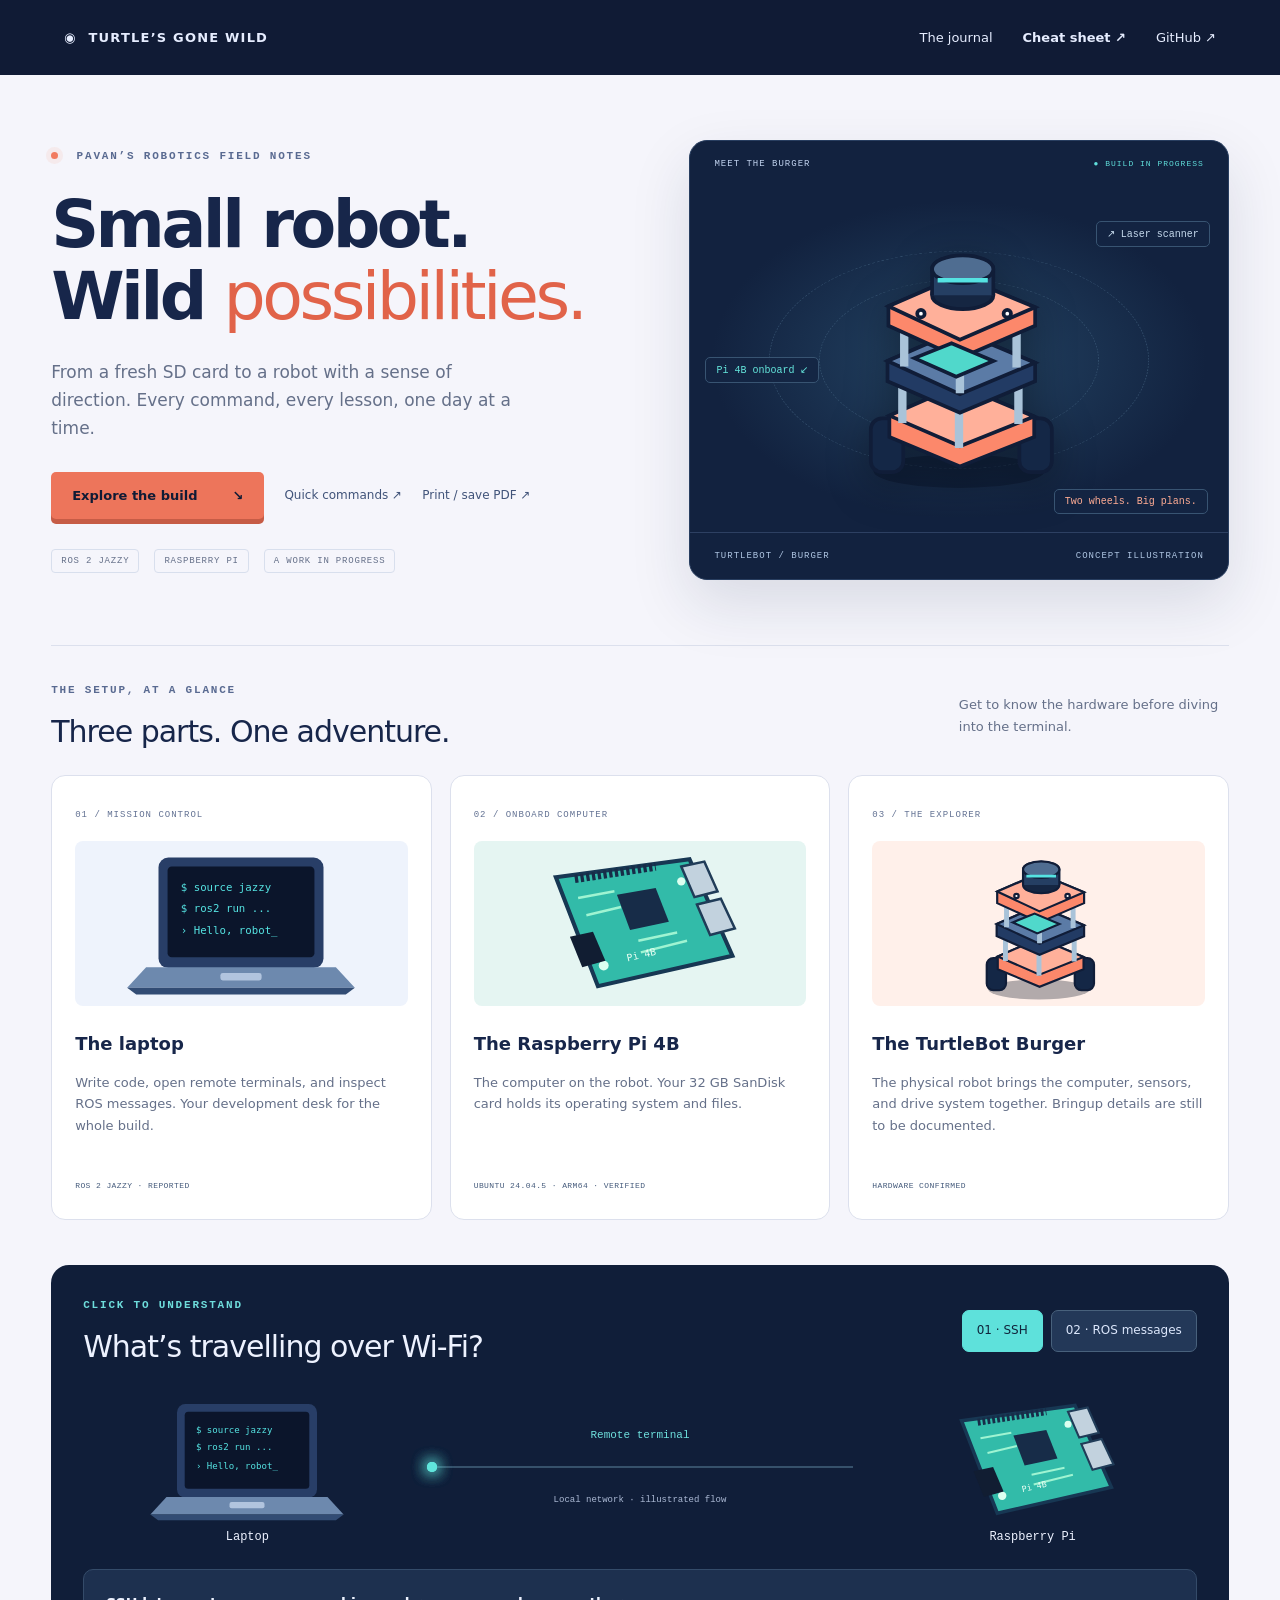
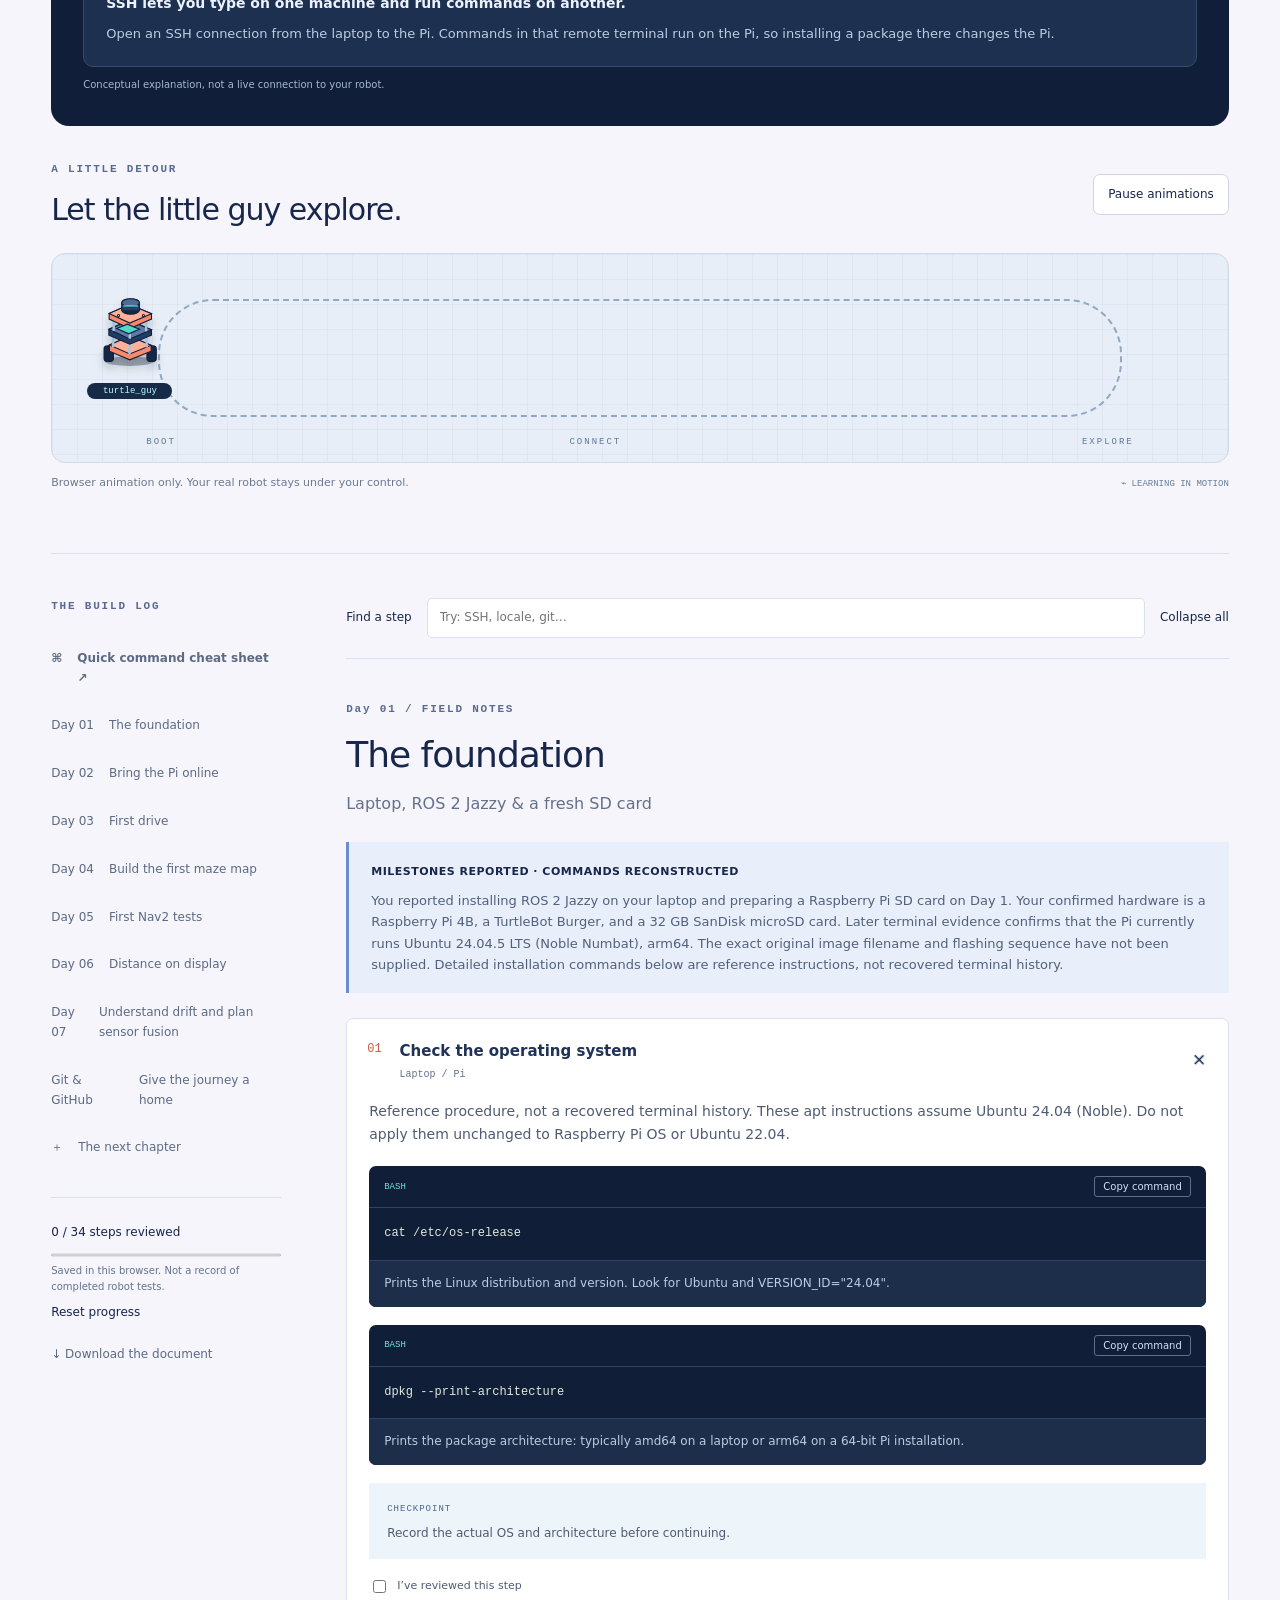
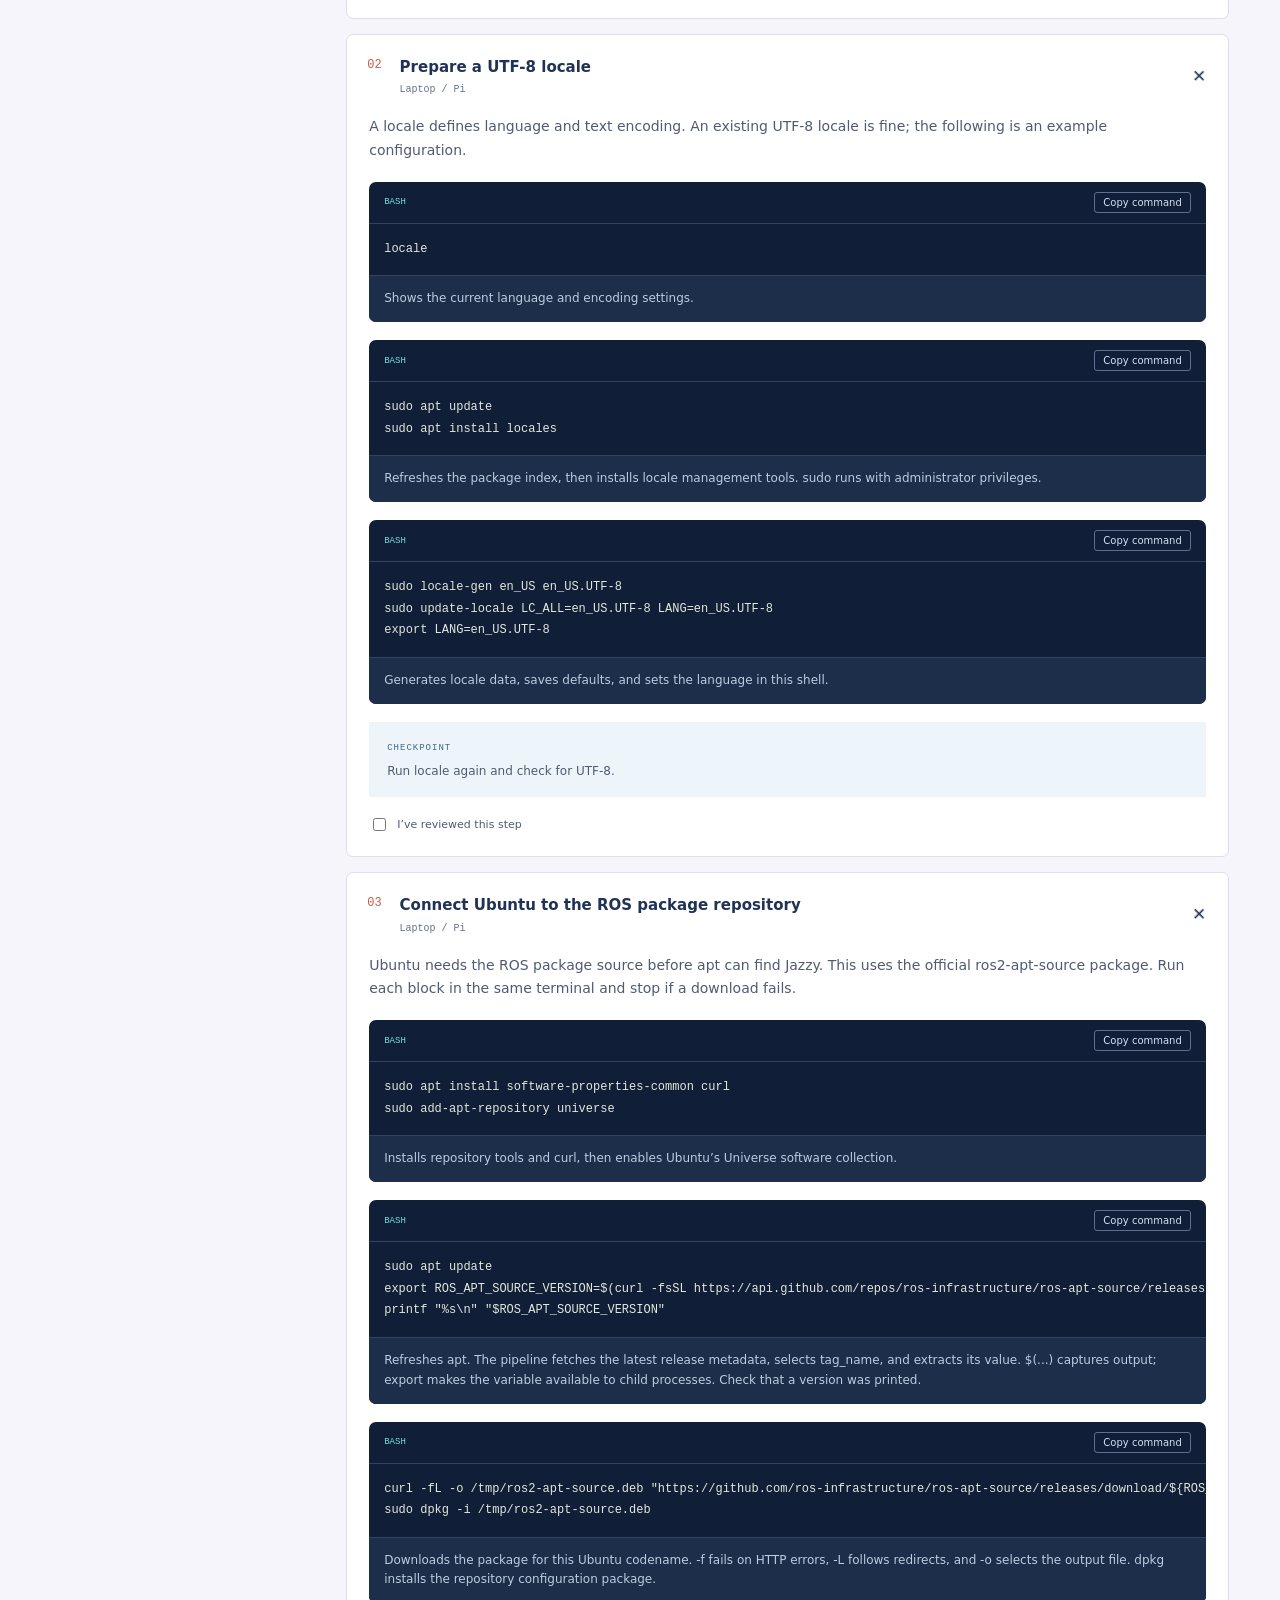
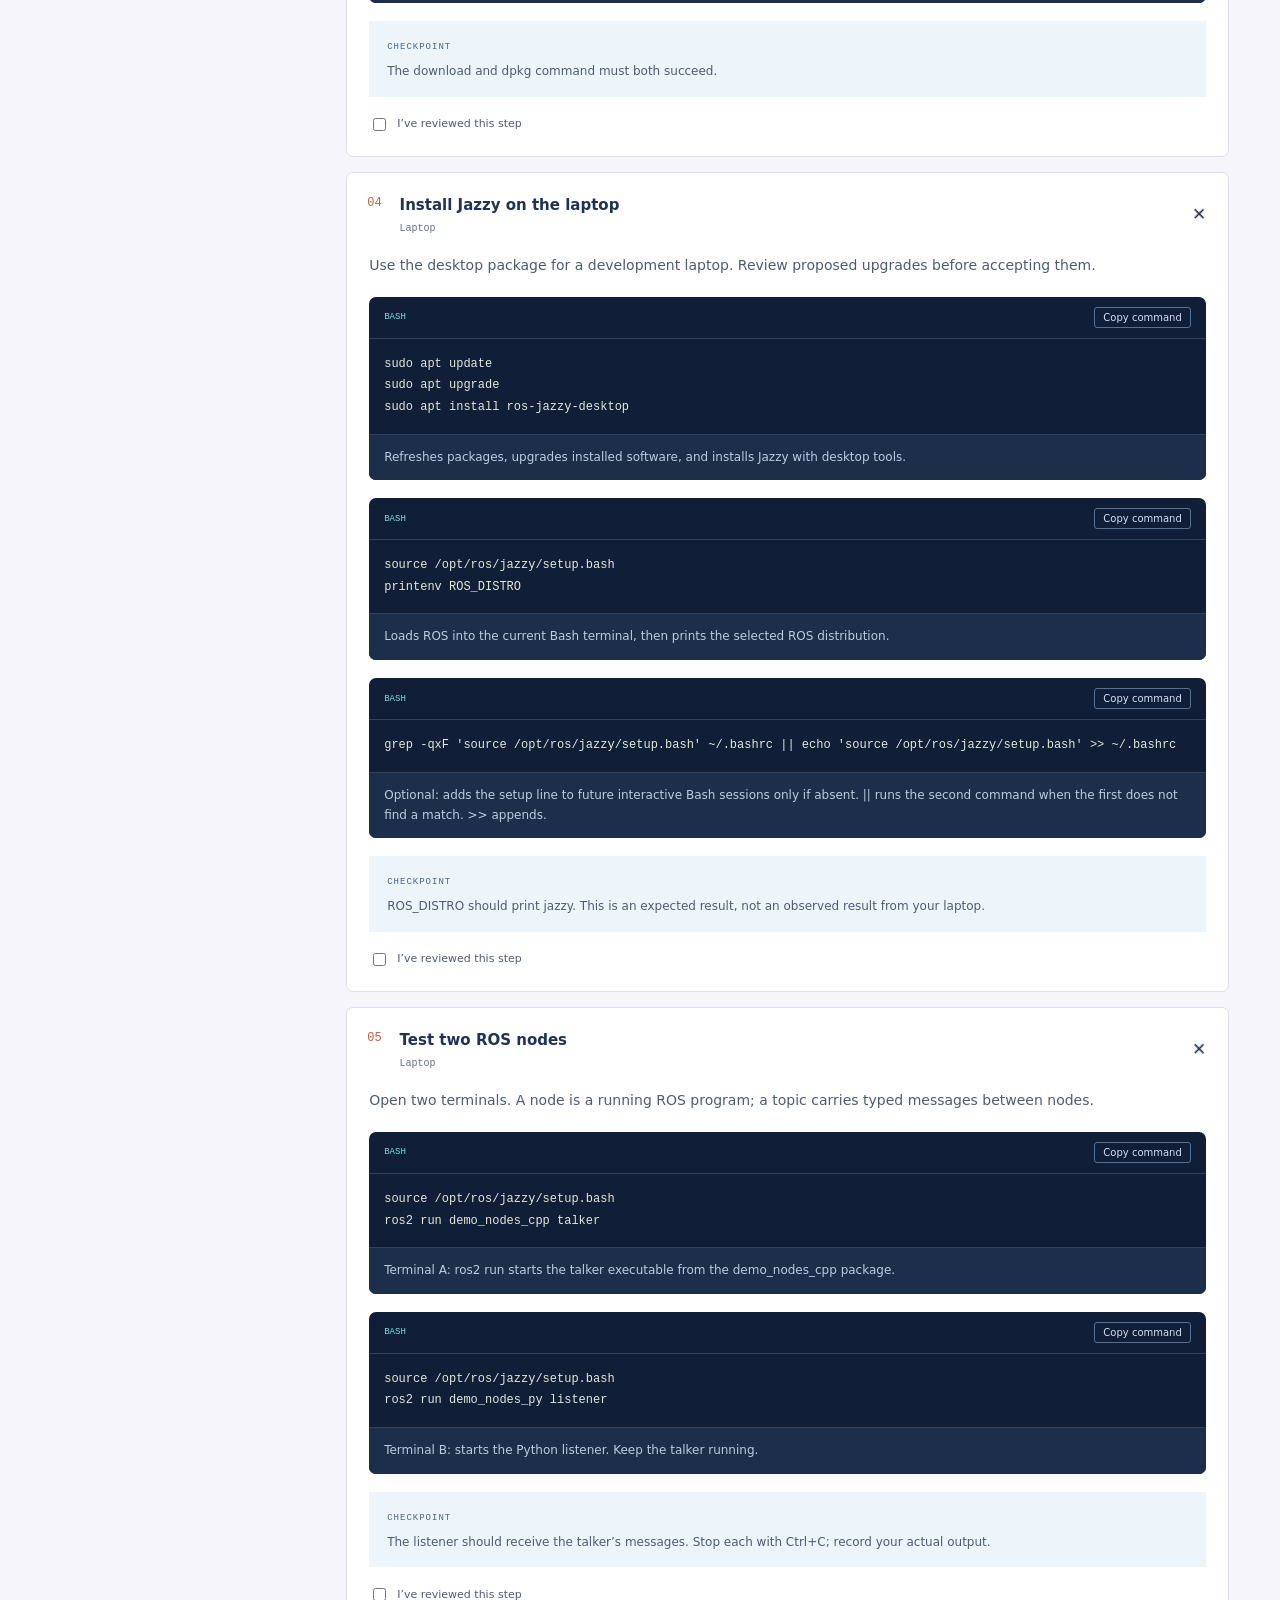
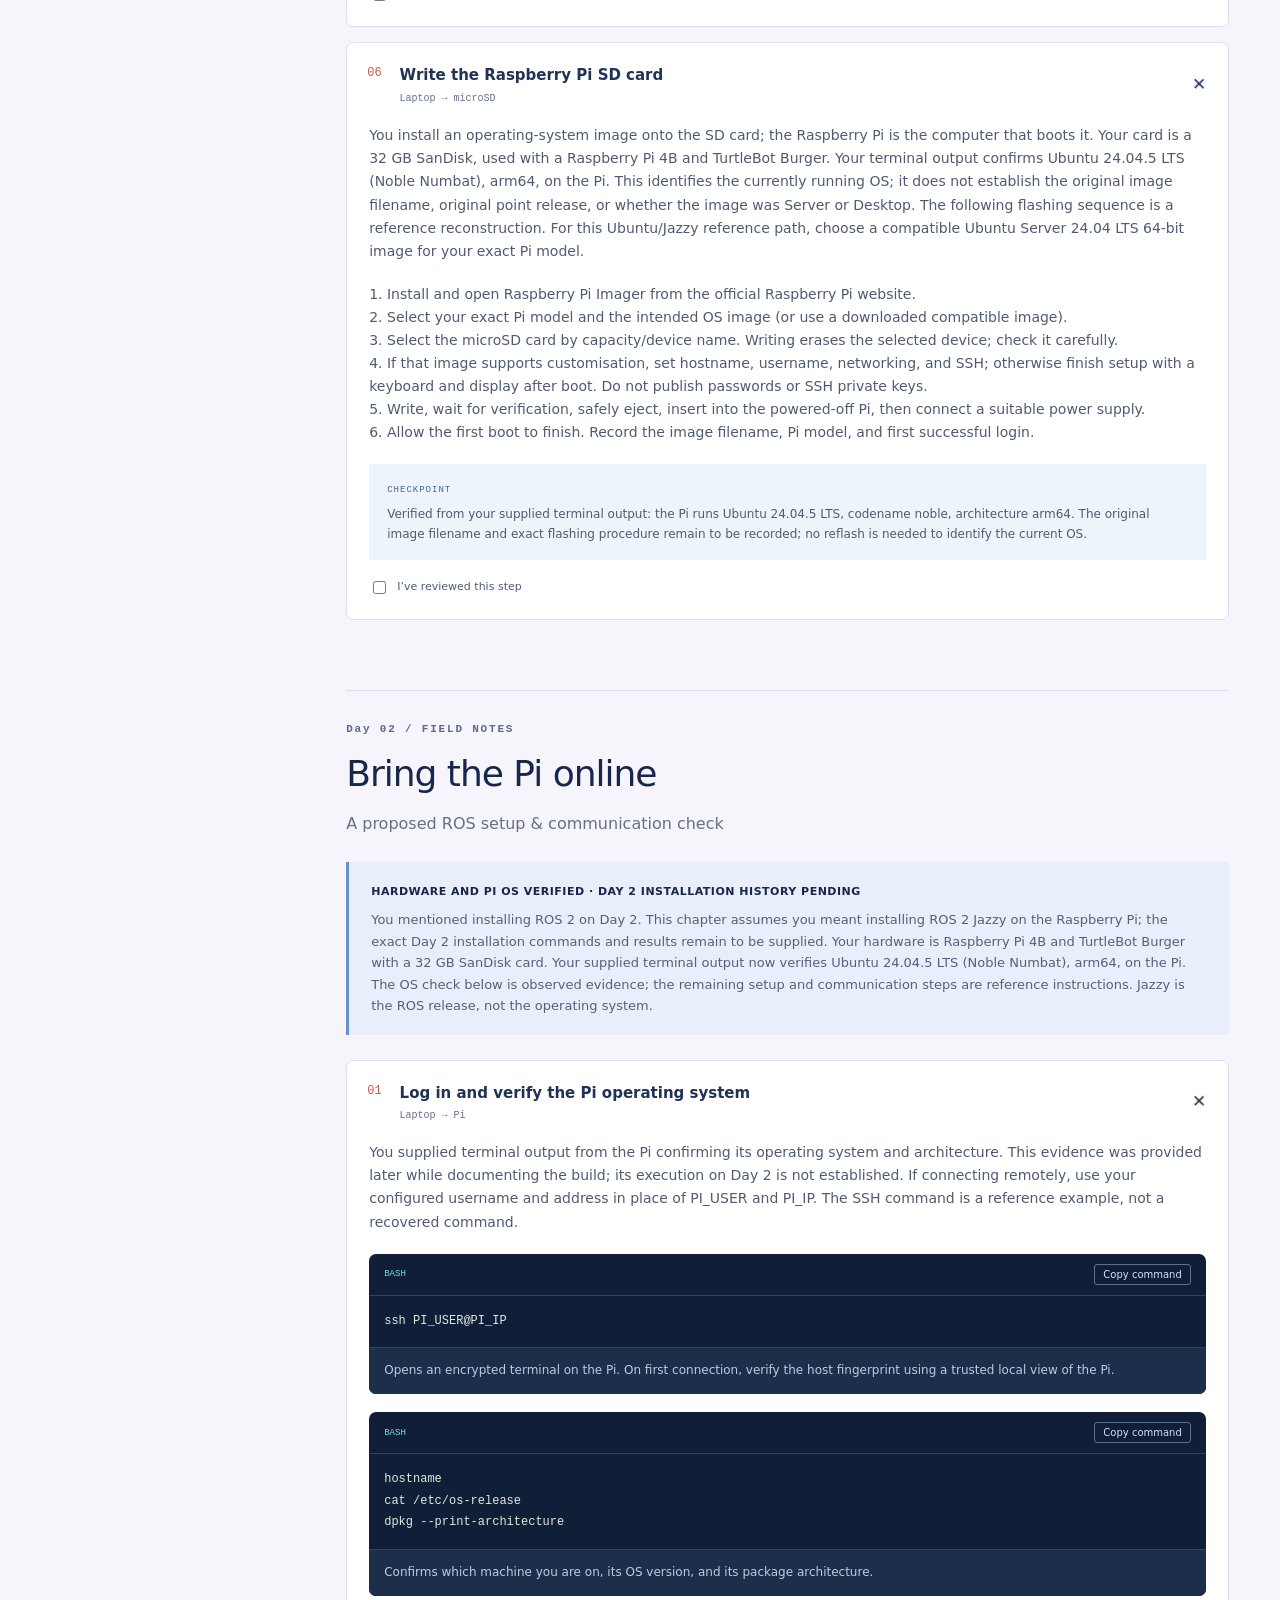
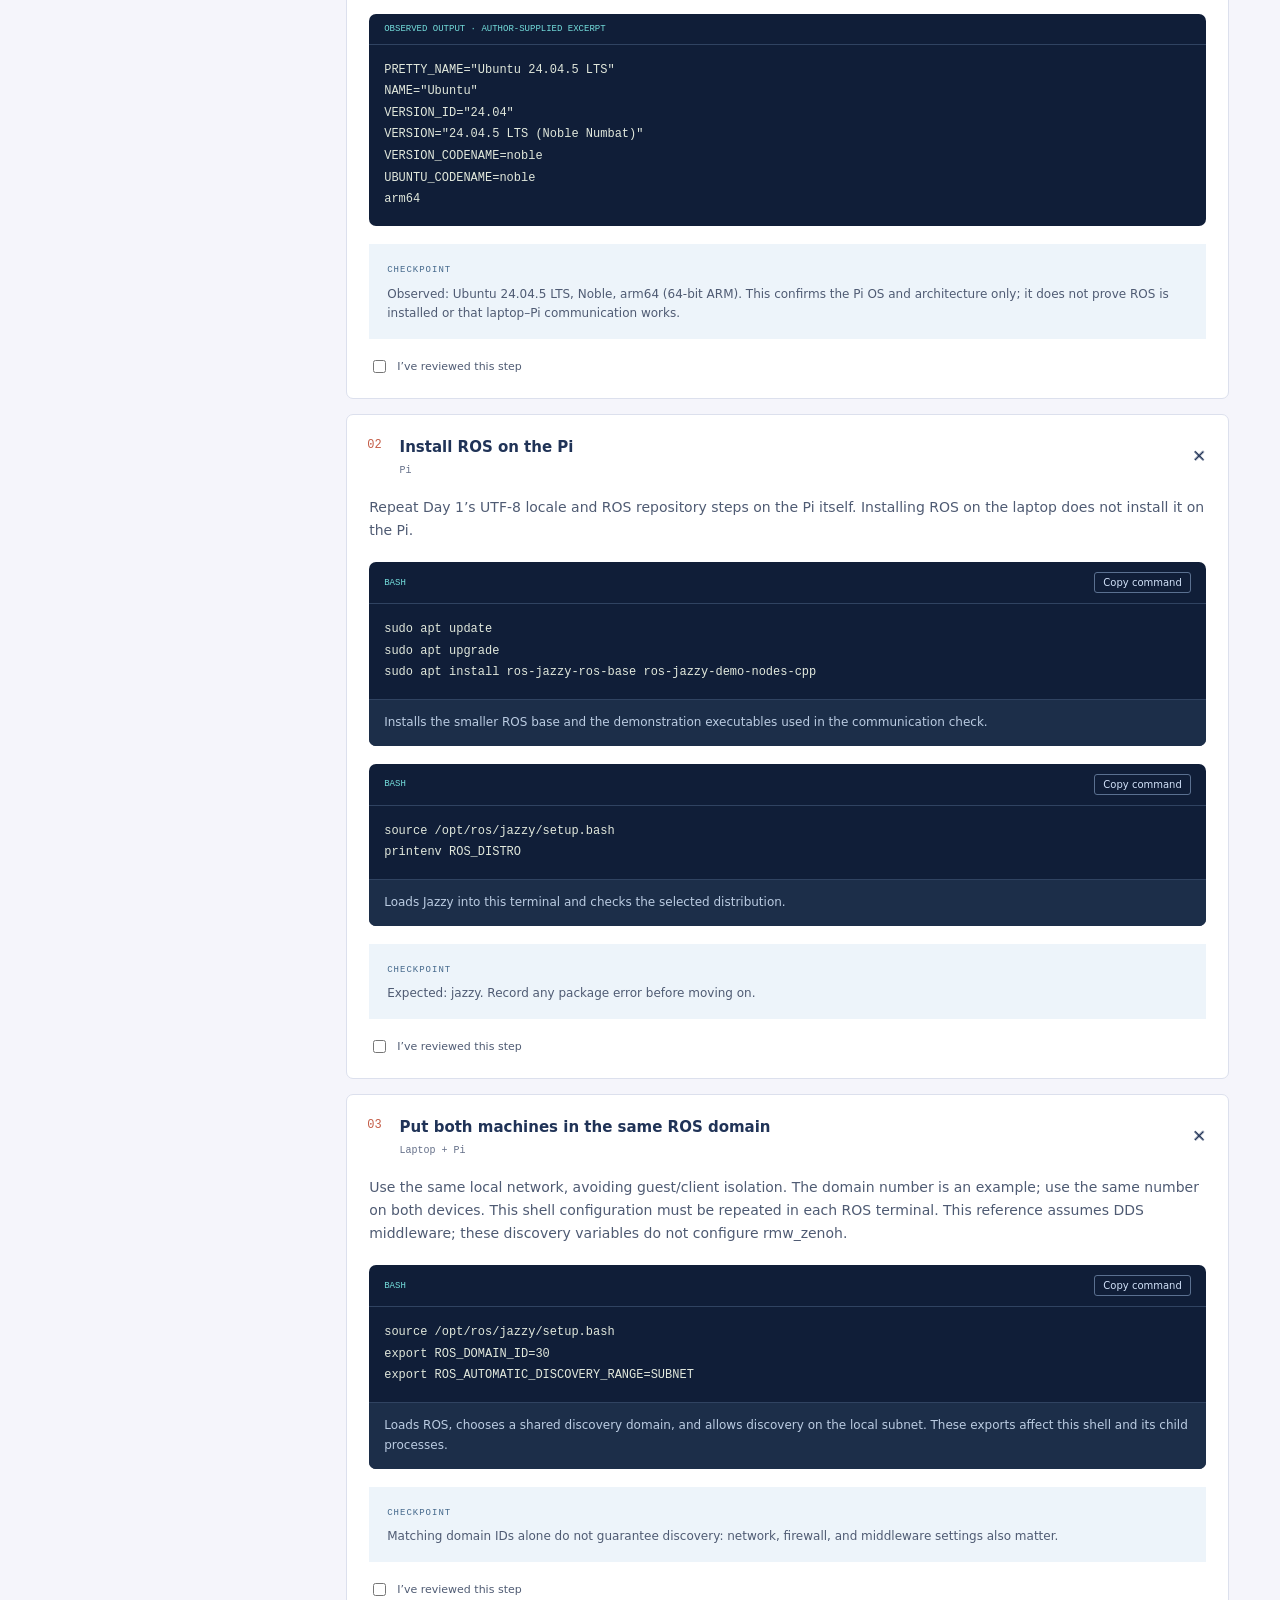
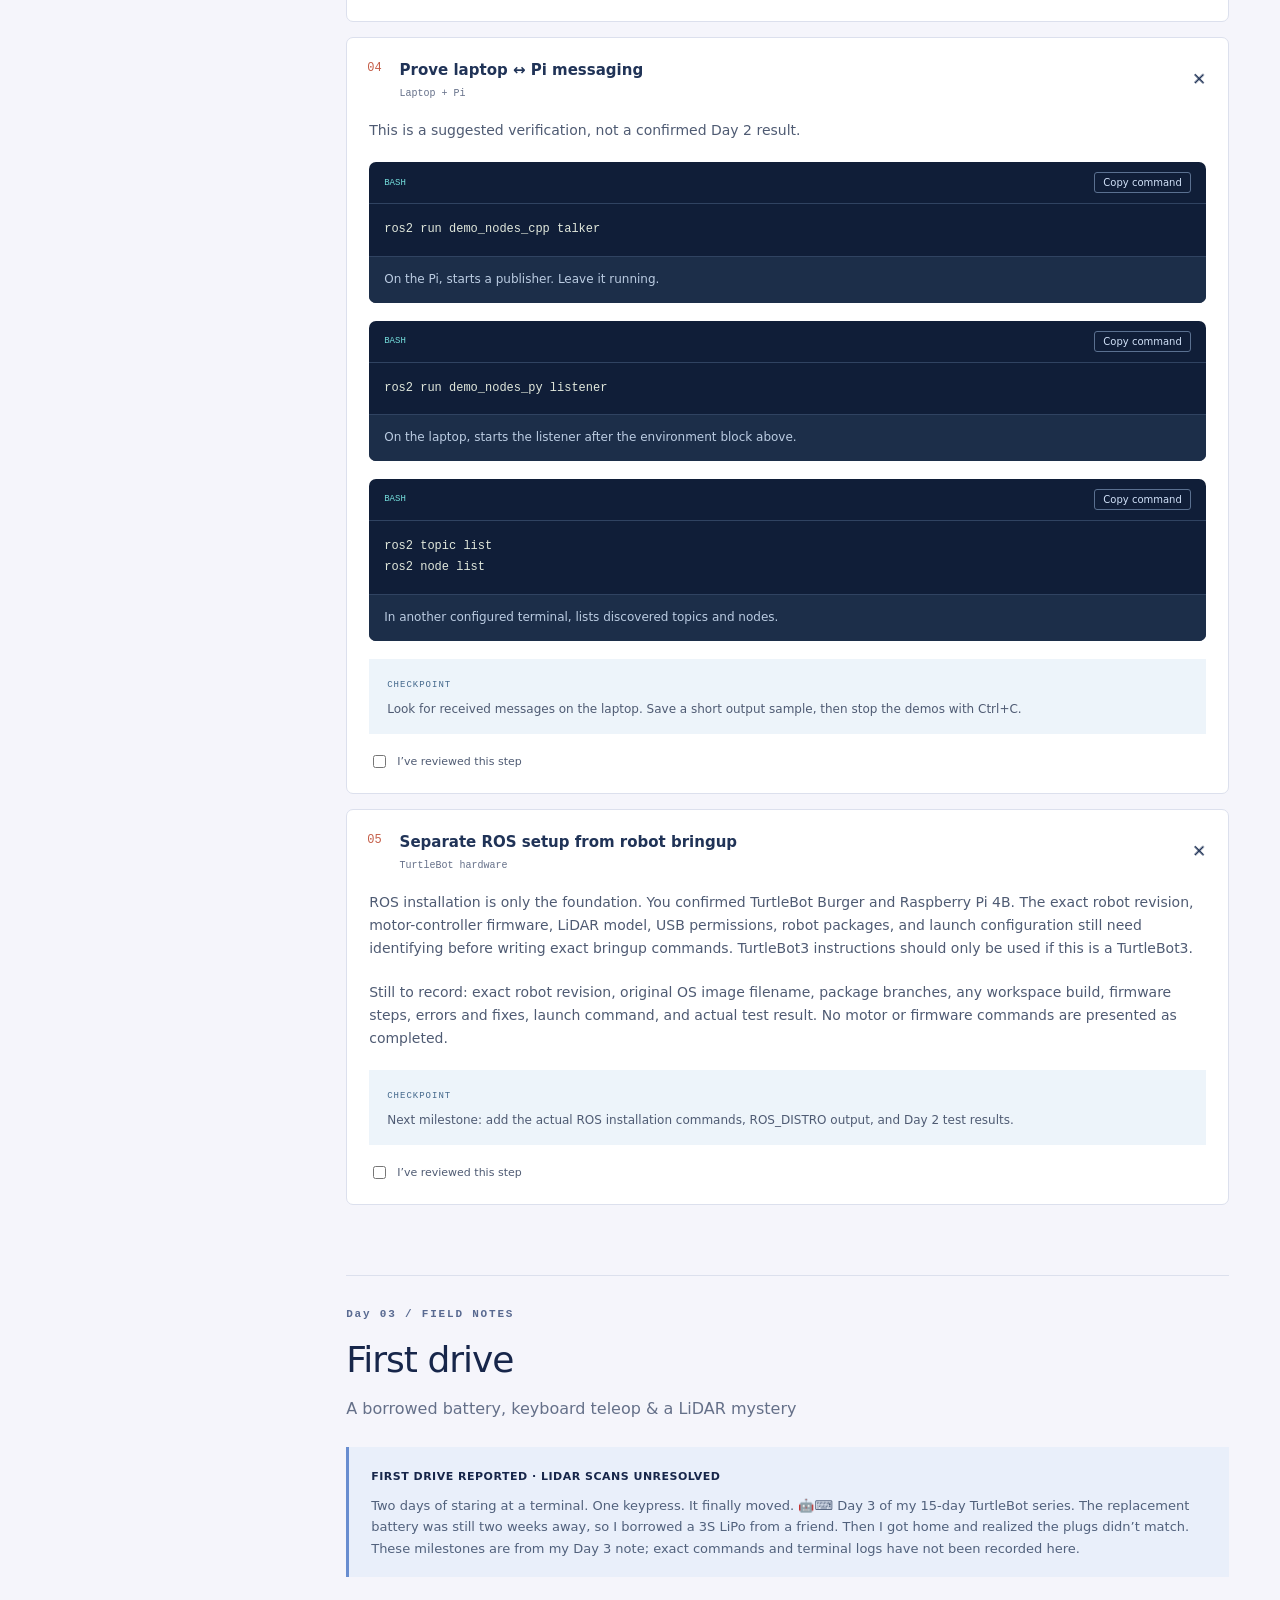
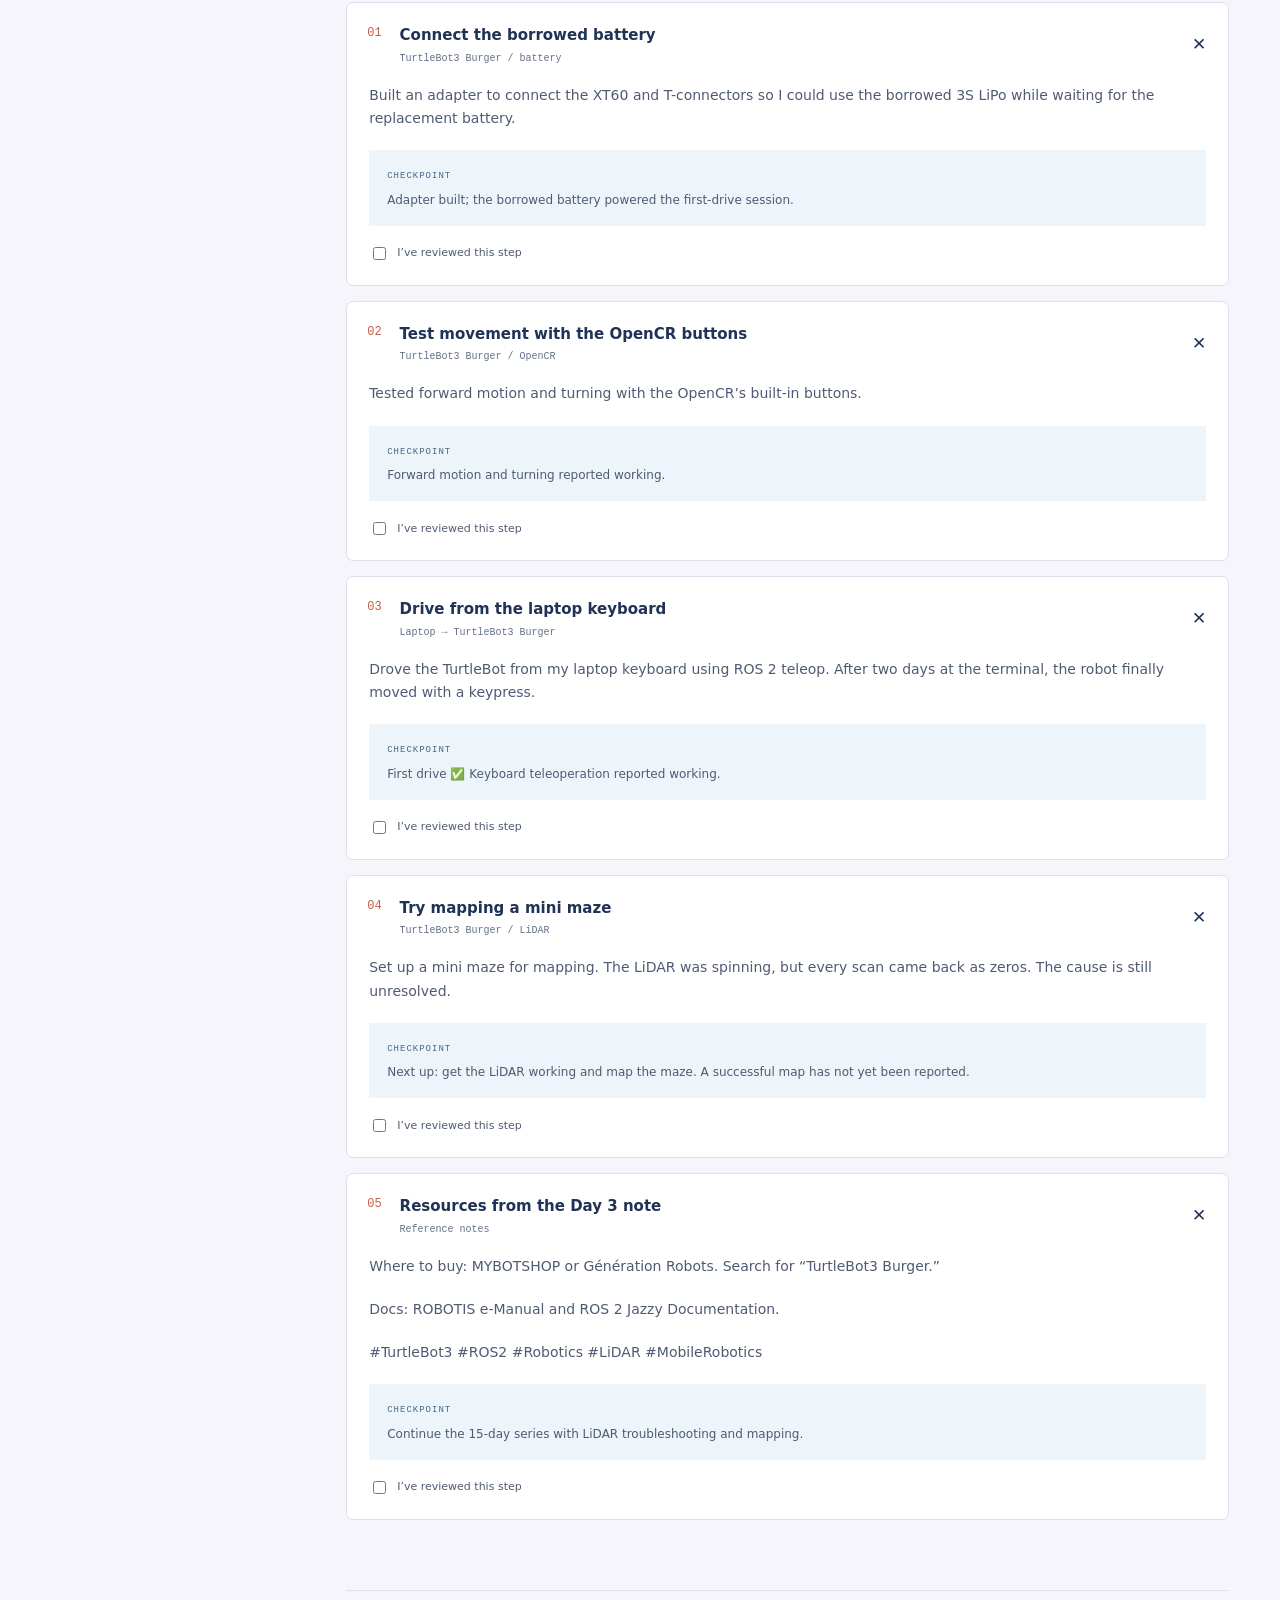
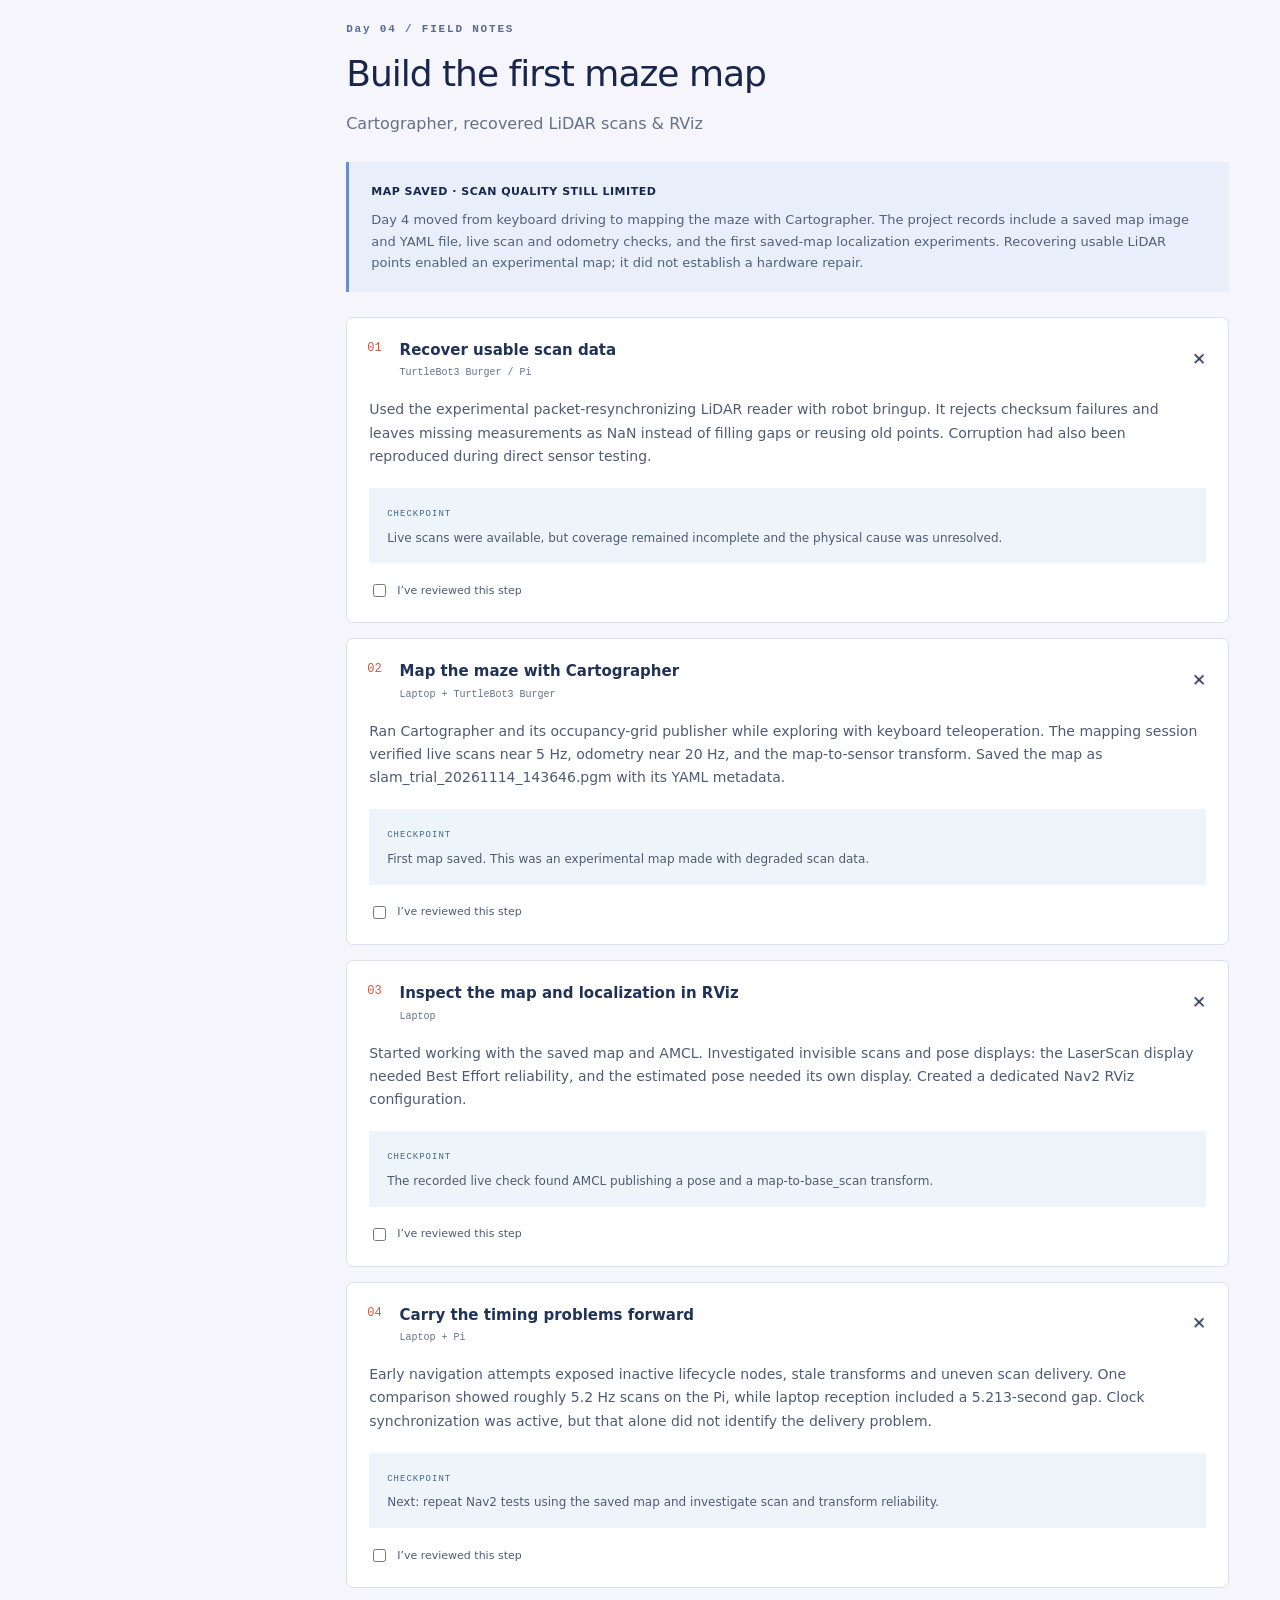
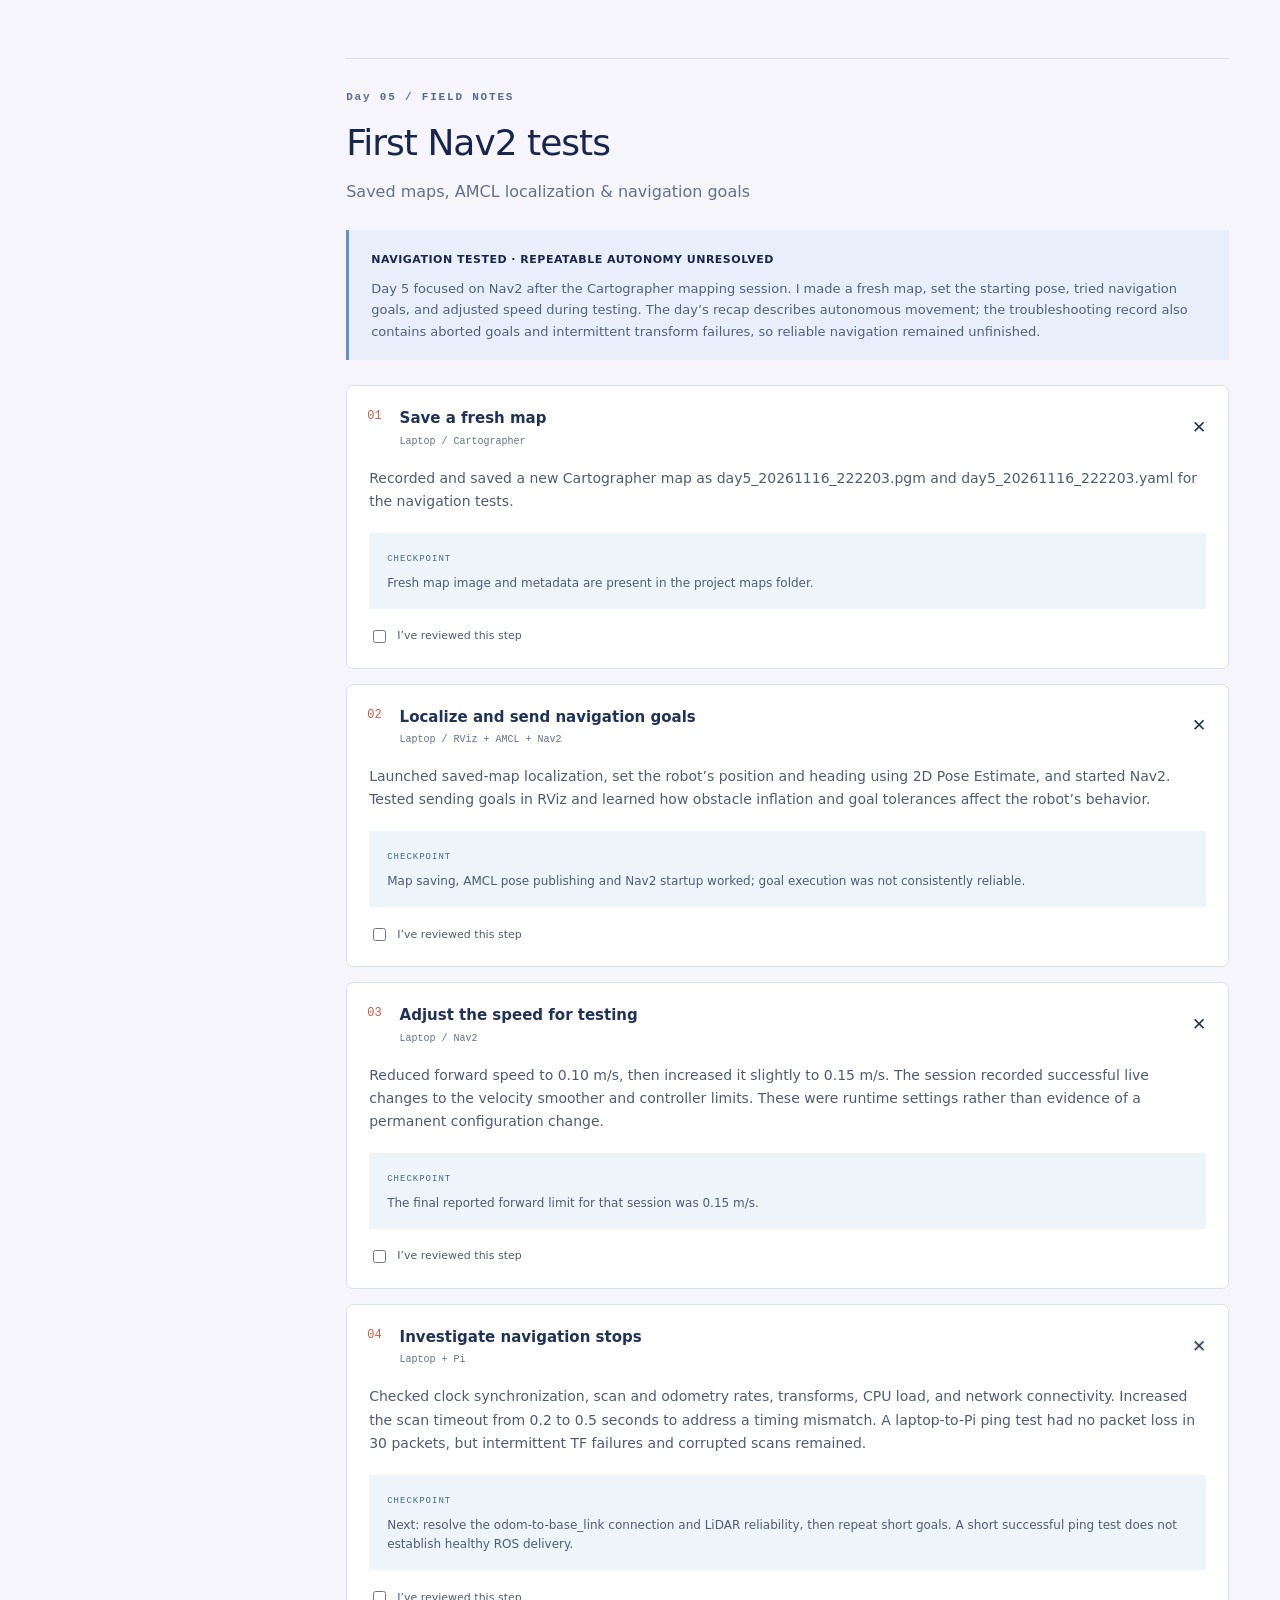
==== commit 17ea1e00: "Document TurtleBot Days 4–7: mapping, Nav2, sensors and fusion plan" ====
--- a/docs/index.html
+++ b/docs/index.html
@@ -5,7 +5,7 @@
 <section class="visual-lab" id="visual-lab"><div class="lab-heading"><div><div class="eyebrow">THE SETUP, AT A GLANCE</div><h2>Three parts. One adventure.</h2></div><p>Get to know the hardware before diving into the terminal.</p></div><div class="hardware-grid"><article><span class="hardware-number">01 / MISSION CONTROL</span><img src="assets/laptop.svg" alt="Laptop illustration showing a simplified ROS terminal"><h3>The laptop</h3><p>Write code, open remote terminals, and inspect ROS messages. Your development desk for the whole build.</p><span class="hardware-tag">ROS 2 JAZZY · REPORTED</span></article><article><span class="hardware-number">02 / ONBOARD COMPUTER</span><img src="assets/pi.svg" alt="Illustration of the Raspberry Pi 4B circuit board"><h3>The Raspberry Pi 4B</h3><p>The computer on the robot. Your 32 GB SanDisk card holds its operating system and files.</p><span class="hardware-tag">UBUNTU 24.04.5 · ARM64 · VERIFIED</span></article><article><span class="hardware-number">03 / THE EXPLORER</span><img src="assets/burger.svg" alt="Illustration of the TurtleBot Burger robot"><h3>The TurtleBot Burger</h3><p>The physical robot brings the computer, sensors, and drive system together. Bringup details are still to be documented.</p><span class="hardware-tag">HARDWARE CONFIRMED</span></article></div></section>
 <section class="comms-lab" aria-labelledby="comms-title"><div class="lab-heading"><div><div class="eyebrow">CLICK TO UNDERSTAND</div><h2 id="comms-title">What’s travelling over Wi-Fi?</h2></div><div class="mode-buttons" role="group" aria-label="Communication explanation"><button data-mode="ssh" aria-pressed="true">01 · SSH</button><button data-mode="ros" aria-pressed="false">02 · ROS messages</button></div></div><div class="connection"><div><img src="assets/laptop.svg" alt="Laptop"><strong>Laptop</strong></div><div class="signal"><span id="signal-label">Remote terminal</span><div class="signal-line"><i></i><i></i><i></i></div><small>Local network · illustrated flow</small></div><div><img src="assets/pi.svg" alt="Raspberry Pi"><strong>Raspberry Pi</strong></div></div><div id="mode-explanation" role="status"><strong>SSH lets you type on one machine and run commands on another.</strong><p>Open an SSH connection from the laptop to the Pi. Commands in that remote terminal run on the Pi, so installing a package there changes the Pi.</p></div><p class="demo-caption">Conceptual explanation, not a live connection to your robot.</p></section>
 <section class="playground" aria-labelledby="play-title"><div class="lab-heading"><div><div class="eyebrow">A LITTLE DETOUR</div><h2 id="play-title">Let the little guy explore.</h2></div><button id="motion-toggle" class="motion-button" aria-pressed="false">Pause animations</button></div><div class="rover-track"><div class="track-grid"></div><span class="waypoint waypoint-one">BOOT</span><span class="waypoint waypoint-two">CONNECT</span><span class="waypoint waypoint-three">EXPLORE</span><div class="mini-rover"><img src="assets/burger.svg" alt="Small animated TurtleBot moving around a demonstration track"><span>turtle_guy</span></div></div><div class="playground-footer"><p>Browser animation only. Your real robot stays under your control.</p><span>⌁ LEARNING IN MOTION</span></div></section>
-<div class="journal-layout"><aside><div class="eyebrow">THE BUILD LOG</div><a class="cheat-nav" href="cheatsheet.html">⌘ <span>Quick command cheat sheet ↗</span></a><a href="#day-1">Day 01 <span>The foundation</span></a><a href="#day-2">Day 02 <span>Bring the Pi online</span></a><a href="#day-3">Day 03 <span>First drive</span></a><a href="#git">Git &amp; GitHub <span>Give the journey a home</span></a><a href="#roadmap">＋ <span>The next chapter</span></a><div class="progress-box"><span id="progress-label">Your reading progress</span><progress id="progress" value="0" max="100"></progress><small>Saved in this browser. Not a record of completed robot tests.</small><button class="quiet" id="reset">Reset progress</button></div><a href="JOURNAL.md" download>↓ Download the document</a></aside><div class="journal"><div class="toolbar"><label for="search">Find a step</label><input id="search" type="search" placeholder="Try: SSH, locale, git…"><button id="expand-all" class="quiet">Collapse all</button></div><p id="search-status" role="status"></p><section class="chapter" id="day-1" aria-labelledby="day-1-title"><div class="eyebrow">Day 01 / FIELD NOTES</div><h2 id="day-1-title">The foundation</h2><p class="chapter-sub">Laptop, ROS 2 Jazzy &amp; a fresh SD card</p><div class="notice"><strong>Milestones reported · commands reconstructed</strong><p>You reported installing ROS 2 Jazzy on your laptop and preparing a Raspberry Pi SD card on Day 1. Your confirmed hardware is a Raspberry Pi 4B, a TurtleBot Burger, and a 32 GB SanDisk microSD card. Later terminal evidence confirms that the Pi currently runs Ubuntu 24.04.5 LTS (Noble Numbat), arm64. The exact original image filename and flashing sequence have not been supplied. Detailed installation commands below are reference instructions, not recovered terminal history.</p></div><details class="step" id="day-1-step-1" open><summary><span class="step-no">01</span><span>Check the operating system<small>Laptop / Pi</small></span><span class="expand">+</span></summary><div class="step-body"><p>Reference procedure, not a recovered terminal history. These apt instructions assume Ubuntu 24.04 (Noble). Do not apply them unchanged to Raspberry Pi OS or Ubuntu 22.04.</p><div class="command"><div class="command-top"><span>BASH</span><button class="copy" type="button">Copy command</button></div><pre><code>cat /etc/os-release</code></pre><p>Prints the Linux distribution and version. Look for Ubuntu and VERSION_ID=&quot;24.04&quot;.</p></div><div class="command"><div class="command-top"><span>BASH</span><button class="copy" type="button">Copy command</button></div><pre><code>dpkg --print-architecture</code></pre><p>Prints the package architecture: typically amd64 on a laptop or arm64 on a 64-bit Pi installation.</p></div><div class="checkpoint"><strong>CHECKPOINT</strong><p>Record the actual OS and architecture before continuing.</p></div><label class="done"><input type="checkbox" data-key="day-1-1"> I’ve reviewed this step</label></div></details><details class="step" id="day-1-step-2" open><summary><span class="step-no">02</span><span>Prepare a UTF-8 locale<small>Laptop / Pi</small></span><span class="expand">+</span></summary><div class="step-body"><p>A locale defines language and text encoding. An existing UTF-8 locale is fine; the following is an example configuration.</p><div class="command"><div class="command-top"><span>BASH</span><button class="copy" type="button">Copy command</button></div><pre><code>locale</code></pre><p>Shows the current language and encoding settings.</p></div><div class="command"><div class="command-top"><span>BASH</span><button class="copy" type="button">Copy command</button></div><pre><code>sudo apt update
+<div class="journal-layout"><aside><div class="eyebrow">THE BUILD LOG</div><a class="cheat-nav" href="cheatsheet.html">⌘ <span>Quick command cheat sheet ↗</span></a><a href="#day-1">Day 01 <span>The foundation</span></a><a href="#day-2">Day 02 <span>Bring the Pi online</span></a><a href="#day-3">Day 03 <span>First drive</span></a><a href="#day-4">Day 04 <span>Build the first maze map</span></a><a href="#day-5">Day 05 <span>First Nav2 tests</span></a><a href="#day-6">Day 06 <span>Distance on display</span></a><a href="#day-7">Day 07 <span>Understand drift and plan sensor fusion</span></a><a href="#git">Git &amp; GitHub <span>Give the journey a home</span></a><a href="#roadmap">＋ <span>The next chapter</span></a><div class="progress-box"><span id="progress-label">Your reading progress</span><progress id="progress" value="0" max="100"></progress><small>Saved in this browser. Not a record of completed robot tests.</small><button class="quiet" id="reset">Reset progress</button></div><a href="JOURNAL.md" download>↓ Download the document</a></aside><div class="journal"><div class="toolbar"><label for="search">Find a step</label><input id="search" type="search" placeholder="Try: SSH, locale, git…"><button id="expand-all" class="quiet">Collapse all</button></div><p id="search-status" role="status"></p><section class="chapter" id="day-1" aria-labelledby="day-1-title"><div class="eyebrow">Day 01 / FIELD NOTES</div><h2 id="day-1-title">The foundation</h2><p class="chapter-sub">Laptop, ROS 2 Jazzy &amp; a fresh SD card</p><div class="notice"><strong>Milestones reported · commands reconstructed</strong><p>You reported installing ROS 2 Jazzy on your laptop and preparing a Raspberry Pi SD card on Day 1. Your confirmed hardware is a Raspberry Pi 4B, a TurtleBot Burger, and a 32 GB SanDisk microSD card. Later terminal evidence confirms that the Pi currently runs Ubuntu 24.04.5 LTS (Noble Numbat), arm64. The exact original image filename and flashing sequence have not been supplied. Detailed installation commands below are reference instructions, not recovered terminal history.</p></div><details class="step" id="day-1-step-1" open><summary><span class="step-no">01</span><span>Check the operating system<small>Laptop / Pi</small></span><span class="expand">+</span></summary><div class="step-body"><p>Reference procedure, not a recovered terminal history. These apt instructions assume Ubuntu 24.04 (Noble). Do not apply them unchanged to Raspberry Pi OS or Ubuntu 22.04.</p><div class="command"><div class="command-top"><span>BASH</span><button class="copy" type="button">Copy command</button></div><pre><code>cat /etc/os-release</code></pre><p>Prints the Linux distribution and version. Look for Ubuntu and VERSION_ID=&quot;24.04&quot;.</p></div><div class="command"><div class="command-top"><span>BASH</span><button class="copy" type="button">Copy command</button></div><pre><code>dpkg --print-architecture</code></pre><p>Prints the package architecture: typically amd64 on a laptop or arm64 on a 64-bit Pi installation.</p></div><div class="checkpoint"><strong>CHECKPOINT</strong><p>Record the actual OS and architecture before continuing.</p></div><label class="done"><input type="checkbox" data-key="day-1-1"> I’ve reviewed this step</label></div></details><details class="step" id="day-1-step-2" open><summary><span class="step-no">02</span><span>Prepare a UTF-8 locale<small>Laptop / Pi</small></span><span class="expand">+</span></summary><div class="step-body"><p>A locale defines language and text encoding. An existing UTF-8 locale is fine; the following is an example configuration.</p><div class="command"><div class="command-top"><span>BASH</span><button class="copy" type="button">Copy command</button></div><pre><code>locale</code></pre><p>Shows the current language and encoding settings.</p></div><div class="command"><div class="command-top"><span>BASH</span><button class="copy" type="button">Copy command</button></div><pre><code>sudo apt update
 sudo apt install locales</code></pre><p>Refreshes the package index, then installs locale management tools. sudo runs with administrator privileges.</p></div><div class="command"><div class="command-top"><span>BASH</span><button class="copy" type="button">Copy command</button></div><pre><code>sudo locale-gen en_US en_US.UTF-8
 sudo update-locale LC_ALL=en_US.UTF-8 LANG=en_US.UTF-8
 export LANG=en_US.UTF-8</code></pre><p>Generates locale data, saves defaults, and sets the language in this shell.</p></div><div class="checkpoint"><strong>CHECKPOINT</strong><p>Run locale again and check for UTF-8.</p></div><label class="done"><input type="checkbox" data-key="day-1-2"> I’ve reviewed this step</label></div></details><details class="step" id="day-1-step-3" open><summary><span class="step-no">03</span><span>Connect Ubuntu to the ROS package repository<small>Laptop / Pi</small></span><span class="expand">+</span></summary><div class="step-body"><p>Ubuntu needs the ROS package source before apt can find Jazzy. This uses the official ros2-apt-source package. Run each block in the same terminal and stop if a download fails.</p><div class="command"><div class="command-top"><span>BASH</span><button class="copy" type="button">Copy command</button></div><pre><code>sudo apt install software-properties-common curl
@@ -31,8 +31,8 @@
 printenv ROS_DISTRO</code></pre><p>Loads Jazzy into this terminal and checks the selected distribution.</p></div><div class="checkpoint"><strong>CHECKPOINT</strong><p>Expected: jazzy. Record any package error before moving on.</p></div><label class="done"><input type="checkbox" data-key="day-2-2"> I’ve reviewed this step</label></div></details><details class="step" id="day-2-step-3" open><summary><span class="step-no">03</span><span>Put both machines in the same ROS domain<small>Laptop + Pi</small></span><span class="expand">+</span></summary><div class="step-body"><p>Use the same local network, avoiding guest/client isolation. The domain number is an example; use the same number on both devices. This shell configuration must be repeated in each ROS terminal. This reference assumes DDS middleware; these discovery variables do not configure rmw_zenoh.</p><div class="command"><div class="command-top"><span>BASH</span><button class="copy" type="button">Copy command</button></div><pre><code>source /opt/ros/jazzy/setup.bash
 export ROS_DOMAIN_ID=30
 export ROS_AUTOMATIC_DISCOVERY_RANGE=SUBNET</code></pre><p>Loads ROS, chooses a shared discovery domain, and allows discovery on the local subnet. These exports affect this shell and its child processes.</p></div><div class="checkpoint"><strong>CHECKPOINT</strong><p>Matching domain IDs alone do not guarantee discovery: network, firewall, and middleware settings also matter.</p></div><label class="done"><input type="checkbox" data-key="day-2-3"> I’ve reviewed this step</label></div></details><details class="step" id="day-2-step-4" open><summary><span class="step-no">04</span><span>Prove laptop ↔ Pi messaging<small>Laptop + Pi</small></span><span class="expand">+</span></summary><div class="step-body"><p>This is a suggested verification, not a confirmed Day 2 result.</p><div class="command"><div class="command-top"><span>BASH</span><button class="copy" type="button">Copy command</button></div><pre><code>ros2 run demo_nodes_cpp talker</code></pre><p>On the Pi, starts a publisher. Leave it running.</p></div><div class="command"><div class="command-top"><span>BASH</span><button class="copy" type="button">Copy command</button></div><pre><code>ros2 run demo_nodes_py listener</code></pre><p>On the laptop, starts the listener after the environment block above.</p></div><div class="command"><div class="command-top"><span>BASH</span><button class="copy" type="button">Copy command</button></div><pre><code>ros2 topic list
-ros2 node list</code></pre><p>In another configured terminal, lists discovered topics and nodes.</p></div><div class="checkpoint"><strong>CHECKPOINT</strong><p>Look for received messages on the laptop. Save a short output sample, then stop the demos with Ctrl+C.</p></div><label class="done"><input type="checkbox" data-key="day-2-4"> I’ve reviewed this step</label></div></details><details class="step" id="day-2-step-5" open><summary><span class="step-no">05</span><span>Separate ROS setup from robot bringup<small>TurtleBot hardware</small></span><span class="expand">+</span></summary><div class="step-body"><p>ROS installation is only the foundation. You confirmed TurtleBot Burger and Raspberry Pi 4B. The exact robot revision, motor-controller firmware, LiDAR model, USB permissions, robot packages, and launch configuration still need identifying before writing exact bringup commands. TurtleBot3 instructions should only be used if this is a TurtleBot3.</p><p>Still to record: exact robot revision, original OS image filename, package branches, any workspace build, firmware steps, errors and fixes, launch command, and actual test result. No motor or firmware commands are presented as completed.</p><div class="checkpoint"><strong>CHECKPOINT</strong><p>Next milestone: add the actual ROS installation commands, ROS_DISTRO output, and Day 2 test results.</p></div><label class="done"><input type="checkbox" data-key="day-2-5"> I’ve reviewed this step</label></div></details></section><section class="chapter" id="day-3" aria-labelledby="day-3-title"><div class="eyebrow">Day 03 / FIELD NOTES</div><h2 id="day-3-title">First drive</h2><p class="chapter-sub">A borrowed battery, keyboard teleop &amp; a LiDAR mystery</p><div class="notice"><strong>First drive reported · LiDAR scans unresolved</strong><p>Two days of staring at a terminal. One keypress. It finally moved. 🤖⌨️ Day 3 of my 15-day TurtleBot series. The replacement battery was still two weeks away, so I borrowed a 3S LiPo from a friend. Then I got home and realized the plugs didn’t match. These milestones are from my Day 3 note; exact commands and terminal logs have not been recorded here.</p></div><details class="step" id="day-3-step-1" open><summary><span class="step-no">01</span><span>Connect the borrowed battery<small>TurtleBot3 Burger / battery</small></span><span class="expand">+</span></summary><div class="step-body"><p>Built an adapter to connect the XT60 and T-connectors so I could use the borrowed 3S LiPo while waiting for the replacement battery.</p><div class="checkpoint"><strong>CHECKPOINT</strong><p>Adapter built; the borrowed battery powered the first-drive session.</p></div><label class="done"><input type="checkbox" data-key="day-3-1"> I’ve reviewed this step</label></div></details><details class="step" id="day-3-step-2" open><summary><span class="step-no">02</span><span>Test movement with the OpenCR buttons<small>TurtleBot3 Burger / OpenCR</small></span><span class="expand">+</span></summary><div class="step-body"><p>Tested forward motion and turning with the OpenCR’s built-in buttons.</p><div class="checkpoint"><strong>CHECKPOINT</strong><p>Forward motion and turning reported working.</p></div><label class="done"><input type="checkbox" data-key="day-3-2"> I’ve reviewed this step</label></div></details><details class="step" id="day-3-step-3" open><summary><span class="step-no">03</span><span>Drive from the laptop keyboard<small>Laptop → TurtleBot3 Burger</small></span><span class="expand">+</span></summary><div class="step-body"><p>Drove the TurtleBot from my laptop keyboard using ROS 2 teleop. After two days at the terminal, the robot finally moved with a keypress.</p><div class="checkpoint"><strong>CHECKPOINT</strong><p>First drive ✅ Keyboard teleoperation reported working.</p></div><label class="done"><input type="checkbox" data-key="day-3-3"> I’ve reviewed this step</label></div></details><details class="step" id="day-3-step-4" open><summary><span class="step-no">04</span><span>Try mapping a mini maze<small>TurtleBot3 Burger / LiDAR</small></span><span class="expand">+</span></summary><div class="step-body"><p>Set up a mini maze for mapping. The LiDAR was spinning, but every scan came back as zeros. The cause is still unresolved.</p><div class="checkpoint"><strong>CHECKPOINT</strong><p>Next up: get the LiDAR working and map the maze. A successful map has not yet been reported.</p></div><label class="done"><input type="checkbox" data-key="day-3-4"> I’ve reviewed this step</label></div></details><details class="step" id="day-3-step-5" open><summary><span class="step-no">05</span><span>Resources from the Day 3 note<small>Reference notes</small></span><span class="expand">+</span></summary><div class="step-body"><p>Where to buy: MYBOTSHOP or Génération Robots. Search for “TurtleBot3 Burger.”</p><p>Docs: ROBOTIS e-Manual and ROS 2 Jazzy Documentation.</p><p>#TurtleBot3 #ROS2 #Robotics #LiDAR #MobileRobotics</p><div class="checkpoint"><strong>CHECKPOINT</strong><p>Continue the 15-day series with LiDAR troubleshooting and mapping.</p></div><label class="done"><input type="checkbox" data-key="day-3-5"> I’ve reviewed this step</label></div></details></section><section class="chapter" id="git" aria-labelledby="git-title"><div class="eyebrow">Git &amp; GitHub / FIELD NOTES</div><h2 id="git-title">Give the journey a home</h2><p class="chapter-sub">Your supplied commands, explained line by line</p><div class="notice"><strong>Commands supplied by you · execution not evidenced</strong><p>These are the initial repository commands you pasted. They belong in a project folder on your development computer, not in an arbitrary system directory. Keep this setup chapter separate from your day numbering until you decide when it happened.</p></div><details class="step" id="git-step-1" open><summary><span class="step-no">01</span><span>Create the first commit<small>Laptop / project folder</small></span><span class="expand">+</span></summary><div class="step-body"><p>These bootstrap commands are for a new repository. Do not repeat them as your daily update routine.</p><div class="command"><div class="command-top"><span>BASH</span><button class="copy" type="button">Copy command</button></div><pre><code>echo &quot;# Turtle-s-Gone-Wild&quot; &gt;&gt; README.md</code></pre><p>echo prints the Markdown title. &gt;&gt; appends it to README.md, creating the file if needed. Repeating this adds duplicate titles.</p></div><div class="command"><div class="command-top"><span>BASH</span><button class="copy" type="button">Copy command</button></div><pre><code>git init</code></pre><p>Creates local Git metadata so this folder can track file revisions.</p></div><div class="command"><div class="command-top"><span>BASH</span><button class="copy" type="button">Copy command</button></div><pre><code>git add README.md</code></pre><p>Stages only README.md for the next commit. Other files are not included.</p></div><div class="command"><div class="command-top"><span>BASH</span><button class="copy" type="button">Copy command</button></div><pre><code>git commit -m &quot;first commit&quot;</code></pre><p>Records the staged snapshot with a message. Git needs your configured author name and email.</p></div><div class="command"><div class="command-top"><span>BASH</span><button class="copy" type="button">Copy command</button></div><pre><code>git branch -M main</code></pre><p>Renames the current branch to main. -M permits replacing an existing branch name; use carefully in an established repository.</p></div><div class="command"><div class="command-top"><span>BASH</span><button class="copy" type="button">Copy command</button></div><pre><code>git remote add origin https://github.com/PavanShettyhere/Turtle-s-Gone-Wild.git</code></pre><p>Registers this GitHub URL as the remote named origin. It does not create the GitHub repository.</p></div><div class="command"><div class="command-top"><span>BASH</span><button class="copy" type="button">Copy command</button></div><pre><code>git push -u origin main</code></pre><p>Uploads main and remembers origin/main as its upstream. Requires repository access and working GitHub authentication.</p></div><div class="checkpoint"><strong>CHECKPOINT</strong><p>Expected: the committed README appears on GitHub.</p></div><label class="done"><input type="checkbox" data-key="git-1"> I’ve reviewed this step</label></div></details><details class="step" id="git-step-2" open><summary><span class="step-no">02</span><span>Publish later journal updates<small>Project folder</small></span><span class="expand">+</span></summary><div class="step-body"><p>Use this routine after editing docs/journal.json. The build regenerates both the readable Markdown document and the interactive website from the same content.</p><div class="command"><div class="command-top"><span>BASH</span><button class="copy" type="button">Copy command</button></div><pre><code>python3 scripts/build.py</code></pre><p>Regenerates JOURNAL.md and docs/index.html. No third-party Python packages are needed.</p></div><div class="command"><div class="command-top"><span>BASH</span><button class="copy" type="button">Copy command</button></div><pre><code>git add docs/journal.json docs/index.html docs/JOURNAL.md JOURNAL.md
+ros2 node list</code></pre><p>In another configured terminal, lists discovered topics and nodes.</p></div><div class="checkpoint"><strong>CHECKPOINT</strong><p>Look for received messages on the laptop. Save a short output sample, then stop the demos with Ctrl+C.</p></div><label class="done"><input type="checkbox" data-key="day-2-4"> I’ve reviewed this step</label></div></details><details class="step" id="day-2-step-5" open><summary><span class="step-no">05</span><span>Separate ROS setup from robot bringup<small>TurtleBot hardware</small></span><span class="expand">+</span></summary><div class="step-body"><p>ROS installation is only the foundation. You confirmed TurtleBot Burger and Raspberry Pi 4B. The exact robot revision, motor-controller firmware, LiDAR model, USB permissions, robot packages, and launch configuration still need identifying before writing exact bringup commands. TurtleBot3 instructions should only be used if this is a TurtleBot3.</p><p>Still to record: exact robot revision, original OS image filename, package branches, any workspace build, firmware steps, errors and fixes, launch command, and actual test result. No motor or firmware commands are presented as completed.</p><div class="checkpoint"><strong>CHECKPOINT</strong><p>Next milestone: add the actual ROS installation commands, ROS_DISTRO output, and Day 2 test results.</p></div><label class="done"><input type="checkbox" data-key="day-2-5"> I’ve reviewed this step</label></div></details></section><section class="chapter" id="day-3" aria-labelledby="day-3-title"><div class="eyebrow">Day 03 / FIELD NOTES</div><h2 id="day-3-title">First drive</h2><p class="chapter-sub">A borrowed battery, keyboard teleop &amp; a LiDAR mystery</p><div class="notice"><strong>First drive reported · LiDAR scans unresolved</strong><p>Two days of staring at a terminal. One keypress. It finally moved. 🤖⌨️ Day 3 of my 15-day TurtleBot series. The replacement battery was still two weeks away, so I borrowed a 3S LiPo from a friend. Then I got home and realized the plugs didn’t match. These milestones are from my Day 3 note; exact commands and terminal logs have not been recorded here.</p></div><details class="step" id="day-3-step-1" open><summary><span class="step-no">01</span><span>Connect the borrowed battery<small>TurtleBot3 Burger / battery</small></span><span class="expand">+</span></summary><div class="step-body"><p>Built an adapter to connect the XT60 and T-connectors so I could use the borrowed 3S LiPo while waiting for the replacement battery.</p><div class="checkpoint"><strong>CHECKPOINT</strong><p>Adapter built; the borrowed battery powered the first-drive session.</p></div><label class="done"><input type="checkbox" data-key="day-3-1"> I’ve reviewed this step</label></div></details><details class="step" id="day-3-step-2" open><summary><span class="step-no">02</span><span>Test movement with the OpenCR buttons<small>TurtleBot3 Burger / OpenCR</small></span><span class="expand">+</span></summary><div class="step-body"><p>Tested forward motion and turning with the OpenCR’s built-in buttons.</p><div class="checkpoint"><strong>CHECKPOINT</strong><p>Forward motion and turning reported working.</p></div><label class="done"><input type="checkbox" data-key="day-3-2"> I’ve reviewed this step</label></div></details><details class="step" id="day-3-step-3" open><summary><span class="step-no">03</span><span>Drive from the laptop keyboard<small>Laptop → TurtleBot3 Burger</small></span><span class="expand">+</span></summary><div class="step-body"><p>Drove the TurtleBot from my laptop keyboard using ROS 2 teleop. After two days at the terminal, the robot finally moved with a keypress.</p><div class="checkpoint"><strong>CHECKPOINT</strong><p>First drive ✅ Keyboard teleoperation reported working.</p></div><label class="done"><input type="checkbox" data-key="day-3-3"> I’ve reviewed this step</label></div></details><details class="step" id="day-3-step-4" open><summary><span class="step-no">04</span><span>Try mapping a mini maze<small>TurtleBot3 Burger / LiDAR</small></span><span class="expand">+</span></summary><div class="step-body"><p>Set up a mini maze for mapping. The LiDAR was spinning, but every scan came back as zeros. The cause is still unresolved.</p><div class="checkpoint"><strong>CHECKPOINT</strong><p>Next up: get the LiDAR working and map the maze. A successful map has not yet been reported.</p></div><label class="done"><input type="checkbox" data-key="day-3-4"> I’ve reviewed this step</label></div></details><details class="step" id="day-3-step-5" open><summary><span class="step-no">05</span><span>Resources from the Day 3 note<small>Reference notes</small></span><span class="expand">+</span></summary><div class="step-body"><p>Where to buy: MYBOTSHOP or Génération Robots. Search for “TurtleBot3 Burger.”</p><p>Docs: ROBOTIS e-Manual and ROS 2 Jazzy Documentation.</p><p>#TurtleBot3 #ROS2 #Robotics #LiDAR #MobileRobotics</p><div class="checkpoint"><strong>CHECKPOINT</strong><p>Continue the 15-day series with LiDAR troubleshooting and mapping.</p></div><label class="done"><input type="checkbox" data-key="day-3-5"> I’ve reviewed this step</label></div></details></section><section class="chapter" id="day-4" aria-labelledby="day-4-title"><div class="eyebrow">Day 04 / FIELD NOTES</div><h2 id="day-4-title">Build the first maze map</h2><p class="chapter-sub">Cartographer, recovered LiDAR scans &amp; RViz</p><div class="notice"><strong>Map saved · scan quality still limited</strong><p>Day 4 moved from keyboard driving to mapping the maze with Cartographer. The project records include a saved map image and YAML file, live scan and odometry checks, and the first saved-map localization experiments. Recovering usable LiDAR points enabled an experimental map; it did not establish a hardware repair.</p></div><details class="step" id="day-4-step-1" open><summary><span class="step-no">01</span><span>Recover usable scan data<small>TurtleBot3 Burger / Pi</small></span><span class="expand">+</span></summary><div class="step-body"><p>Used the experimental packet-resynchronizing LiDAR reader with robot bringup. It rejects checksum failures and leaves missing measurements as NaN instead of filling gaps or reusing old points. Corruption had also been reproduced during direct sensor testing.</p><div class="checkpoint"><strong>CHECKPOINT</strong><p>Live scans were available, but coverage remained incomplete and the physical cause was unresolved.</p></div><label class="done"><input type="checkbox" data-key="day-4-1"> I’ve reviewed this step</label></div></details><details class="step" id="day-4-step-2" open><summary><span class="step-no">02</span><span>Map the maze with Cartographer<small>Laptop + TurtleBot3 Burger</small></span><span class="expand">+</span></summary><div class="step-body"><p>Ran Cartographer and its occupancy-grid publisher while exploring with keyboard teleoperation. The mapping session verified live scans near 5 Hz, odometry near 20 Hz, and the map-to-sensor transform. Saved the map as slam_trial_20261114_143646.pgm with its YAML metadata.</p><div class="checkpoint"><strong>CHECKPOINT</strong><p>First map saved. This was an experimental map made with degraded scan data.</p></div><label class="done"><input type="checkbox" data-key="day-4-2"> I’ve reviewed this step</label></div></details><details class="step" id="day-4-step-3" open><summary><span class="step-no">03</span><span>Inspect the map and localization in RViz<small>Laptop</small></span><span class="expand">+</span></summary><div class="step-body"><p>Started working with the saved map and AMCL. Investigated invisible scans and pose displays: the LaserScan display needed Best Effort reliability, and the estimated pose needed its own display. Created a dedicated Nav2 RViz configuration.</p><div class="checkpoint"><strong>CHECKPOINT</strong><p>The recorded live check found AMCL publishing a pose and a map-to-base_scan transform.</p></div><label class="done"><input type="checkbox" data-key="day-4-3"> I’ve reviewed this step</label></div></details><details class="step" id="day-4-step-4" open><summary><span class="step-no">04</span><span>Carry the timing problems forward<small>Laptop + Pi</small></span><span class="expand">+</span></summary><div class="step-body"><p>Early navigation attempts exposed inactive lifecycle nodes, stale transforms and uneven scan delivery. One comparison showed roughly 5.2 Hz scans on the Pi, while laptop reception included a 5.213-second gap. Clock synchronization was active, but that alone did not identify the delivery problem.</p><div class="checkpoint"><strong>CHECKPOINT</strong><p>Next: repeat Nav2 tests using the saved map and investigate scan and transform reliability.</p></div><label class="done"><input type="checkbox" data-key="day-4-4"> I’ve reviewed this step</label></div></details></section><section class="chapter" id="day-5" aria-labelledby="day-5-title"><div class="eyebrow">Day 05 / FIELD NOTES</div><h2 id="day-5-title">First Nav2 tests</h2><p class="chapter-sub">Saved maps, AMCL localization &amp; navigation goals</p><div class="notice"><strong>Navigation tested · repeatable autonomy unresolved</strong><p>Day 5 focused on Nav2 after the Cartographer mapping session. I made a fresh map, set the starting pose, tried navigation goals, and adjusted speed during testing. The day’s recap describes autonomous movement; the troubleshooting record also contains aborted goals and intermittent transform failures, so reliable navigation remained unfinished.</p></div><details class="step" id="day-5-step-1" open><summary><span class="step-no">01</span><span>Save a fresh map<small>Laptop / Cartographer</small></span><span class="expand">+</span></summary><div class="step-body"><p>Recorded and saved a new Cartographer map as day5_20261116_222203.pgm and day5_20261116_222203.yaml for the navigation tests.</p><div class="checkpoint"><strong>CHECKPOINT</strong><p>Fresh map image and metadata are present in the project maps folder.</p></div><label class="done"><input type="checkbox" data-key="day-5-1"> I’ve reviewed this step</label></div></details><details class="step" id="day-5-step-2" open><summary><span class="step-no">02</span><span>Localize and send navigation goals<small>Laptop / RViz + AMCL + Nav2</small></span><span class="expand">+</span></summary><div class="step-body"><p>Launched saved-map localization, set the robot’s position and heading using 2D Pose Estimate, and started Nav2. Tested sending goals in RViz and learned how obstacle inflation and goal tolerances affect the robot’s behavior.</p><div class="checkpoint"><strong>CHECKPOINT</strong><p>Map saving, AMCL pose publishing and Nav2 startup worked; goal execution was not consistently reliable.</p></div><label class="done"><input type="checkbox" data-key="day-5-2"> I’ve reviewed this step</label></div></details><details class="step" id="day-5-step-3" open><summary><span class="step-no">03</span><span>Adjust the speed for testing<small>Laptop / Nav2</small></span><span class="expand">+</span></summary><div class="step-body"><p>Reduced forward speed to 0.10 m/s, then increased it slightly to 0.15 m/s. The session recorded successful live changes to the velocity smoother and controller limits. These were runtime settings rather than evidence of a permanent configuration change.</p><div class="checkpoint"><strong>CHECKPOINT</strong><p>The final reported forward limit for that session was 0.15 m/s.</p></div><label class="done"><input type="checkbox" data-key="day-5-3"> I’ve reviewed this step</label></div></details><details class="step" id="day-5-step-4" open><summary><span class="step-no">04</span><span>Investigate navigation stops<small>Laptop + Pi</small></span><span class="expand">+</span></summary><div class="step-body"><p>Checked clock synchronization, scan and odometry rates, transforms, CPU load, and network connectivity. Increased the scan timeout from 0.2 to 0.5 seconds to address a timing mismatch. A laptop-to-Pi ping test had no packet loss in 30 packets, but intermittent TF failures and corrupted scans remained.</p><div class="checkpoint"><strong>CHECKPOINT</strong><p>Next: resolve the odom-to-base_link connection and LiDAR reliability, then repeat short goals. A short successful ping test does not establish healthy ROS delivery.</p></div><label class="done"><input type="checkbox" data-key="day-5-4"> I’ve reviewed this step</label></div></details></section><section class="chapter" id="day-6" aria-labelledby="day-6-title"><div class="eyebrow">Day 06 / FIELD NOTES</div><h2 id="day-6-title">Distance on display</h2><p class="chapter-sub">ESP32, VL53L0X &amp; an OLED status screen</p><div class="notice"><strong>Distance bridge and status display working</strong><p>Day 6 added a front-distance sensor and a small status screen to the TurtleBot. I connected a VL53L0X and a 128 × 64 OLED to the ESP32, then bridged the ESP32 to the Raspberry Pi and ROS 2 over USB. The goal was to see distance and robot status without constantly checking the laptop, and prepare for later obstacle-aware driving.</p></div><details class="step" id="day-6-step-1" open><summary><span class="step-no">01</span><span>Wire the sensor and display<small>ESP32 / VL53L0X / OLED</small></span><span class="expand">+</span></summary><div class="step-body"><p>Connected the distance sensor and OLED on the same I²C bus. The ESP32 sketch reads distance and displays it locally.</p><div class="checkpoint"><strong>CHECKPOINT</strong><p>The OLED showed distance measurements from the sensor.</p></div><label class="done"><input type="checkbox" data-key="day-6-1"> I’ve reviewed this step</label></div></details><details class="step" id="day-6-step-2" open><summary><span class="step-no">02</span><span>Publish distance into ROS 2<small>ESP32 → USB → Raspberry Pi</small></span><span class="expand">+</span></summary><div class="step-body"><p>Sent newline-delimited JSON from the ESP32 over USB serial at 115200 baud. The Pi bridge converts millimetres into metres and publishes sensor_msgs/Range on /front_distance at about 10 readings per second, using front_distance_link as the frame name.</p><div class="checkpoint"><strong>CHECKPOINT</strong><p>ROS received distance readings. Naming a frame does not by itself establish the physical mounting transform.</p></div><label class="done"><input type="checkbox" data-key="day-6-2"> I’ve reviewed this step</label></div></details><details class="step" id="day-6-step-3" open><summary><span class="step-no">03</span><span>Show motion and connection status<small>ROS odometry → ESP32 OLED</small></span><span class="expand">+</span></summary><div class="step-body"><p>Used robot odometry to send IDLE or DRIVING status back to the ESP32. Stopped status updates deliberately and verified the OLED switched to NO LINK after three seconds.</p><div class="checkpoint"><strong>CHECKPOINT</strong><p>The status display and timeout behavior were verified in the Day 6 session.</p></div><label class="done"><input type="checkbox" data-key="day-6-3"> I’ve reviewed this step</label></div></details><details class="step" id="day-6-step-4" open><summary><span class="step-no">04</span><span>Debug serial data and invalid ranges<small>ESP32 + Pi</small></span><span class="expand">+</span></summary><div class="step-body"><p>Initially received garbled serial data. Switching the connection from 9600 back to 115200 baud restored readable messages in that session. Invalid or out-of-limits sensor readings became NaN in ROS. Increasing max_range to 6.0 did not recover missing measurements or increase the sensor’s physical reach.</p><div class="checkpoint"><strong>CHECKPOINT</strong><p>Learned serial bridging, unit conversion and invalid-data handling. Distance reporting worked; automatic obstacle response remained a future task.</p></div><label class="done"><input type="checkbox" data-key="day-6-4"> I’ve reviewed this step</label></div></details></section><section class="chapter" id="day-7" aria-labelledby="day-7-title"><div class="eyebrow">Day 07 / FIELD NOTES</div><h2 id="day-7-title">Understand drift and plan sensor fusion</h2><p class="chapter-sub">How the robot estimates its heading</p><div class="notice"><strong>Concepts and experiment plan · implementation scheduled for Day 8</strong><p>Day 7 was about understanding how the TurtleBot knows which way it is facing. I prepared an explanation of gyroscope drift and the complementary roles of wheel encoders, an IMU and LiDAR. The Day 7 script explicitly left hardware implementation for the following day; the later working session was corrected to Day 8.</p></div><details class="step" id="day-7-step-1" open><summary><span class="step-no">01</span><span>Explain gyroscope drift<small>Learning notes / video script</small></span><span class="expand">+</span></summary><div class="step-body"><p>Explored how angular-rate measurements accumulate into a heading estimate, and how a small stationary offset can accumulate into angle error. Distinguished the gyroscope from the full IMU.</p><div class="checkpoint"><strong>CHECKPOINT</strong><p>The Day 7 milestone was understanding and explaining drift, not a completed calibration.</p></div><label class="done"><input type="checkbox" data-key="day-7-1"> I’ve reviewed this step</label></div></details><details class="step" id="day-7-step-2" open><summary><span class="step-no">02</span><span>Compare the sensor roles<small>TurtleBot motion-estimation plan</small></span><span class="expand">+</span></summary><div class="step-body"><p>Outlined wheel odometry for motion estimates, IMU measurements for rotation, and LiDAR localization against the map. Planned to investigate the motion estimate because navigation had been inconsistent.</p><div class="checkpoint"><strong>CHECKPOINT</strong><p>Gyroscope drift was not established as the cause of the earlier Nav2 failures; the scan and transform issues still needed attention.</p></div><label class="done"><input type="checkbox" data-key="day-7-2"> I’ve reviewed this step</label></div></details><details class="step" id="day-7-step-3" open><summary><span class="step-no">03</span><span>Plan an additional IMU experiment<small>ESP32 → Raspberry Pi → ROS 2 (planned)</small></span><span class="expand">+</span></summary><div class="step-body"><p>Proposed testing an additional module described at the time as an MPU-9250, reading it through the ESP32, calibrating it, and publishing measurements into ROS 2. Planned wheel-odometry and IMU fusion with an Extended Kalman Filter, with LiDAR localization supplying the map reference. The module identity still needed a hardware check.</p><div class="checkpoint"><strong>CHECKPOINT</strong><p>Hardware identification, calibration and filter implementation belong to the subsequent Day 8 work.</p></div><label class="done"><input type="checkbox" data-key="day-7-3"> I’ve reviewed this step</label></div></details><details class="step" id="day-7-step-4" open><summary><span class="step-no">04</span><span>Define how to judge improvement<small>Experiment plan / series visuals</small></span><span class="expand">+</span></summary><div class="step-body"><p>Planned to repeat the same route and compare the estimated final heading rather than assume fusion would improve it. Prepared the Day 7 voiceover and explanatory animations covering rotation, drift, sensor roles, EKF estimation and the proposed repeat-route test.</p><div class="checkpoint"><strong>CHECKPOINT</strong><p>Day 7 ended with a testable plan. No completed fusion integration or measured navigation improvement is claimed.</p></div><label class="done"><input type="checkbox" data-key="day-7-4"> I’ve reviewed this step</label></div></details></section><section class="chapter" id="git" aria-labelledby="git-title"><div class="eyebrow">Git &amp; GitHub / FIELD NOTES</div><h2 id="git-title">Give the journey a home</h2><p class="chapter-sub">Your supplied commands, explained line by line</p><div class="notice"><strong>Commands supplied by you · execution not evidenced</strong><p>These are the initial repository commands you pasted. They belong in a project folder on your development computer, not in an arbitrary system directory. Keep this setup chapter separate from your day numbering until you decide when it happened.</p></div><details class="step" id="git-step-1" open><summary><span class="step-no">01</span><span>Create the first commit<small>Laptop / project folder</small></span><span class="expand">+</span></summary><div class="step-body"><p>These bootstrap commands are for a new repository. Do not repeat them as your daily update routine.</p><div class="command"><div class="command-top"><span>BASH</span><button class="copy" type="button">Copy command</button></div><pre><code>echo &quot;# Turtle-s-Gone-Wild&quot; &gt;&gt; README.md</code></pre><p>echo prints the Markdown title. &gt;&gt; appends it to README.md, creating the file if needed. Repeating this adds duplicate titles.</p></div><div class="command"><div class="command-top"><span>BASH</span><button class="copy" type="button">Copy command</button></div><pre><code>git init</code></pre><p>Creates local Git metadata so this folder can track file revisions.</p></div><div class="command"><div class="command-top"><span>BASH</span><button class="copy" type="button">Copy command</button></div><pre><code>git add README.md</code></pre><p>Stages only README.md for the next commit. Other files are not included.</p></div><div class="command"><div class="command-top"><span>BASH</span><button class="copy" type="button">Copy command</button></div><pre><code>git commit -m &quot;first commit&quot;</code></pre><p>Records the staged snapshot with a message. Git needs your configured author name and email.</p></div><div class="command"><div class="command-top"><span>BASH</span><button class="copy" type="button">Copy command</button></div><pre><code>git branch -M main</code></pre><p>Renames the current branch to main. -M permits replacing an existing branch name; use carefully in an established repository.</p></div><div class="command"><div class="command-top"><span>BASH</span><button class="copy" type="button">Copy command</button></div><pre><code>git remote add origin https://github.com/PavanShettyhere/Turtle-s-Gone-Wild.git</code></pre><p>Registers this GitHub URL as the remote named origin. It does not create the GitHub repository.</p></div><div class="command"><div class="command-top"><span>BASH</span><button class="copy" type="button">Copy command</button></div><pre><code>git push -u origin main</code></pre><p>Uploads main and remembers origin/main as its upstream. Requires repository access and working GitHub authentication.</p></div><div class="checkpoint"><strong>CHECKPOINT</strong><p>Expected: the committed README appears on GitHub.</p></div><label class="done"><input type="checkbox" data-key="git-1"> I’ve reviewed this step</label></div></details><details class="step" id="git-step-2" open><summary><span class="step-no">02</span><span>Publish later journal updates<small>Project folder</small></span><span class="expand">+</span></summary><div class="step-body"><p>Use this routine after editing docs/journal.json. The build regenerates both the readable Markdown document and the interactive website from the same content.</p><div class="command"><div class="command-top"><span>BASH</span><button class="copy" type="button">Copy command</button></div><pre><code>python3 scripts/build.py</code></pre><p>Regenerates JOURNAL.md and docs/index.html. No third-party Python packages are needed.</p></div><div class="command"><div class="command-top"><span>BASH</span><button class="copy" type="button">Copy command</button></div><pre><code>git add docs/journal.json docs/index.html docs/JOURNAL.md JOURNAL.md
 git diff --cached
 git commit -m &quot;Document the next TurtleBot day&quot;
 git push</code></pre><p>Stages the journal changes, lets you review them, saves a commit, and uploads it. The Pages workflow publishes the docs folder.</p></div><div class="checkpoint"><strong>CHECKPOINT</strong><p>Check the Pages workflow in the repository’s Actions tab.</p></div><label class="done"><input type="checkbox" data-key="git-2"> I’ve reviewed this step</label></div></details></section><section class="chapter" id="troubleshooting"><div class="eyebrow">WHEN THINGS GO SIDEWAYS</div><h2>Debug, learn, repeat.</h2><details class="step"><summary>ROS command or package missing <span>+</span></summary><div class="step-body"><p>Source /opt/ros/jazzy/setup.bash in the current terminal. If installation failed, check Ubuntu version, ROS repository configuration, network access, and apt errors.</p></div></details><details class="step"><summary>The Pi is silent <span>+</span></summary><div class="step-body"><p>For SSH, check the address, boot completion, and enabled SSH service. For ROS discovery, test talker/listener locally first, then check shared domain, subnet discovery, network isolation, and firewall rules. Do not disable the firewall blindly.</p></div></details><details class="step"><summary>Git refuses to push <span>+</span></summary><div class="step-body"><p>Check authentication and the remote URL. If the remote has new commits, fetch and inspect them before merging. Do not force-push over remote work.</p></div></details></section>
-<section class="chapter next" id="roadmap"><div class="eyebrow">DAY 04 & BEYOND / OPEN NOTEBOOK</div><h2>The next chapter<br>is yours to build.</h2><p>First movement is reported in Day 3. Next: resolve the zero-valued LiDAR scans and map the mini maze. Mapping and navigation remain future milestones.</p><ol><li>Record the date, hardware, and goal.</li><li>Save exact commands, actual outputs, and fixes.</li><li>Add a day to <code>docs/journal.json</code>.</li><li>Run <code>python3 scripts/build.py</code>, commit, and push.</li></ol><a class="button" href="https://github.com/PavanShettyhere/Turtle-s-Gone-Wild/blob/main/DAY-TEMPLATE.md">Open the day template ↗</a></section><section class="chapter references" id="sources"><div class="eyebrow">KEEP EXPLORING</div><h2>Source material.</h2><p>Official references used to build the reference workflow. Reviewed 11 November 2026. Your own terminal evidence should be added alongside them.</p><ul><li><a href="https://docs.ros.org/en/jazzy/Installation/Ubuntu-Install-Debs.html">ROS 2 Jazzy installation ↗</a></li><li><a href="https://github.com/ros2/ros2_documentation/blob/jazzy/source/Installation/Ubuntu-Install-Debs.rst">Official installation source ↗</a></li><li><a href="https://github.com/ros2/ros2_documentation/blob/jazzy/source/Installation/_Apt-Repositories.rst">ROS apt repository setup ↗</a></li><li><a href="https://github.com/ros2/ros2_documentation/blob/jazzy/source/Installation/_Ubuntu-Set-Locale.rst">ROS locale setup ↗</a></li><li><a href="https://www.raspberrypi.com/documentation/computers/getting-started.html">Raspberry Pi getting started ↗</a></li><li><a href="https://emanual.robotis.com/docs/en/platform/turtlebot3/sbc_setup/">TurtleBot3 SBC setup (model-specific) ↗</a></li><li><a href="https://docs.ros.org/en/jazzy/Tutorials/Advanced/Improved-Dynamic-Discovery.html">ROS discovery configuration ↗</a></li><li><a href="https://docs.github.com/en/pages/getting-started-with-github-pages/using-custom-workflows-with-github-pages">GitHub Pages workflows ↗</a></li></ul></section></div></div></main><footer><span>◉ TURTLE’S GONE WILD</span><span>Built to learn. Written to remember.</span><a href="#">Back to top ↑</a></footer><div id="toast" role="status"></div></body></html>
+<section class="chapter next" id="roadmap"><div class="eyebrow">DAY 08 & BEYOND / OPEN NOTEBOOK</div><h2>The next chapter<br>is yours to build.</h2><p>Days 4–7 cover the first maps, Nav2 tests, distance display and sensor-fusion plan. Next chapter: identify and calibrate the additional IMU, compare filters, and keep investigating navigation reliability.</p><ol><li>Record the date, hardware, and goal.</li><li>Save exact commands, actual outputs, and fixes.</li><li>Add a day to <code>docs/journal.json</code>.</li><li>Run <code>python3 scripts/build.py</code>, commit, and push.</li></ol><a class="button" href="https://github.com/PavanShettyhere/Turtle-s-Gone-Wild/blob/main/DAY-TEMPLATE.md">Open the day template ↗</a></section><section class="chapter references" id="sources"><div class="eyebrow">KEEP EXPLORING</div><h2>Source material.</h2><p>Official references used to build the reference workflow. Reviewed 11 November 2026. Your own terminal evidence should be added alongside them.</p><ul><li><a href="https://docs.ros.org/en/jazzy/Installation/Ubuntu-Install-Debs.html">ROS 2 Jazzy installation ↗</a></li><li><a href="https://github.com/ros2/ros2_documentation/blob/jazzy/source/Installation/Ubuntu-Install-Debs.rst">Official installation source ↗</a></li><li><a href="https://github.com/ros2/ros2_documentation/blob/jazzy/source/Installation/_Apt-Repositories.rst">ROS apt repository setup ↗</a></li><li><a href="https://github.com/ros2/ros2_documentation/blob/jazzy/source/Installation/_Ubuntu-Set-Locale.rst">ROS locale setup ↗</a></li><li><a href="https://www.raspberrypi.com/documentation/computers/getting-started.html">Raspberry Pi getting started ↗</a></li><li><a href="https://emanual.robotis.com/docs/en/platform/turtlebot3/sbc_setup/">TurtleBot3 SBC setup (model-specific) ↗</a></li><li><a href="https://docs.ros.org/en/jazzy/Tutorials/Advanced/Improved-Dynamic-Discovery.html">ROS discovery configuration ↗</a></li><li><a href="https://docs.github.com/en/pages/getting-started-with-github-pages/using-custom-workflows-with-github-pages">GitHub Pages workflows ↗</a></li></ul></section></div></div></main><footer><span>◉ TURTLE’S GONE WILD</span><span>Built to learn. Written to remember.</span><a href="#">Back to top ↑</a></footer><div id="toast" role="status"></div></body></html>
